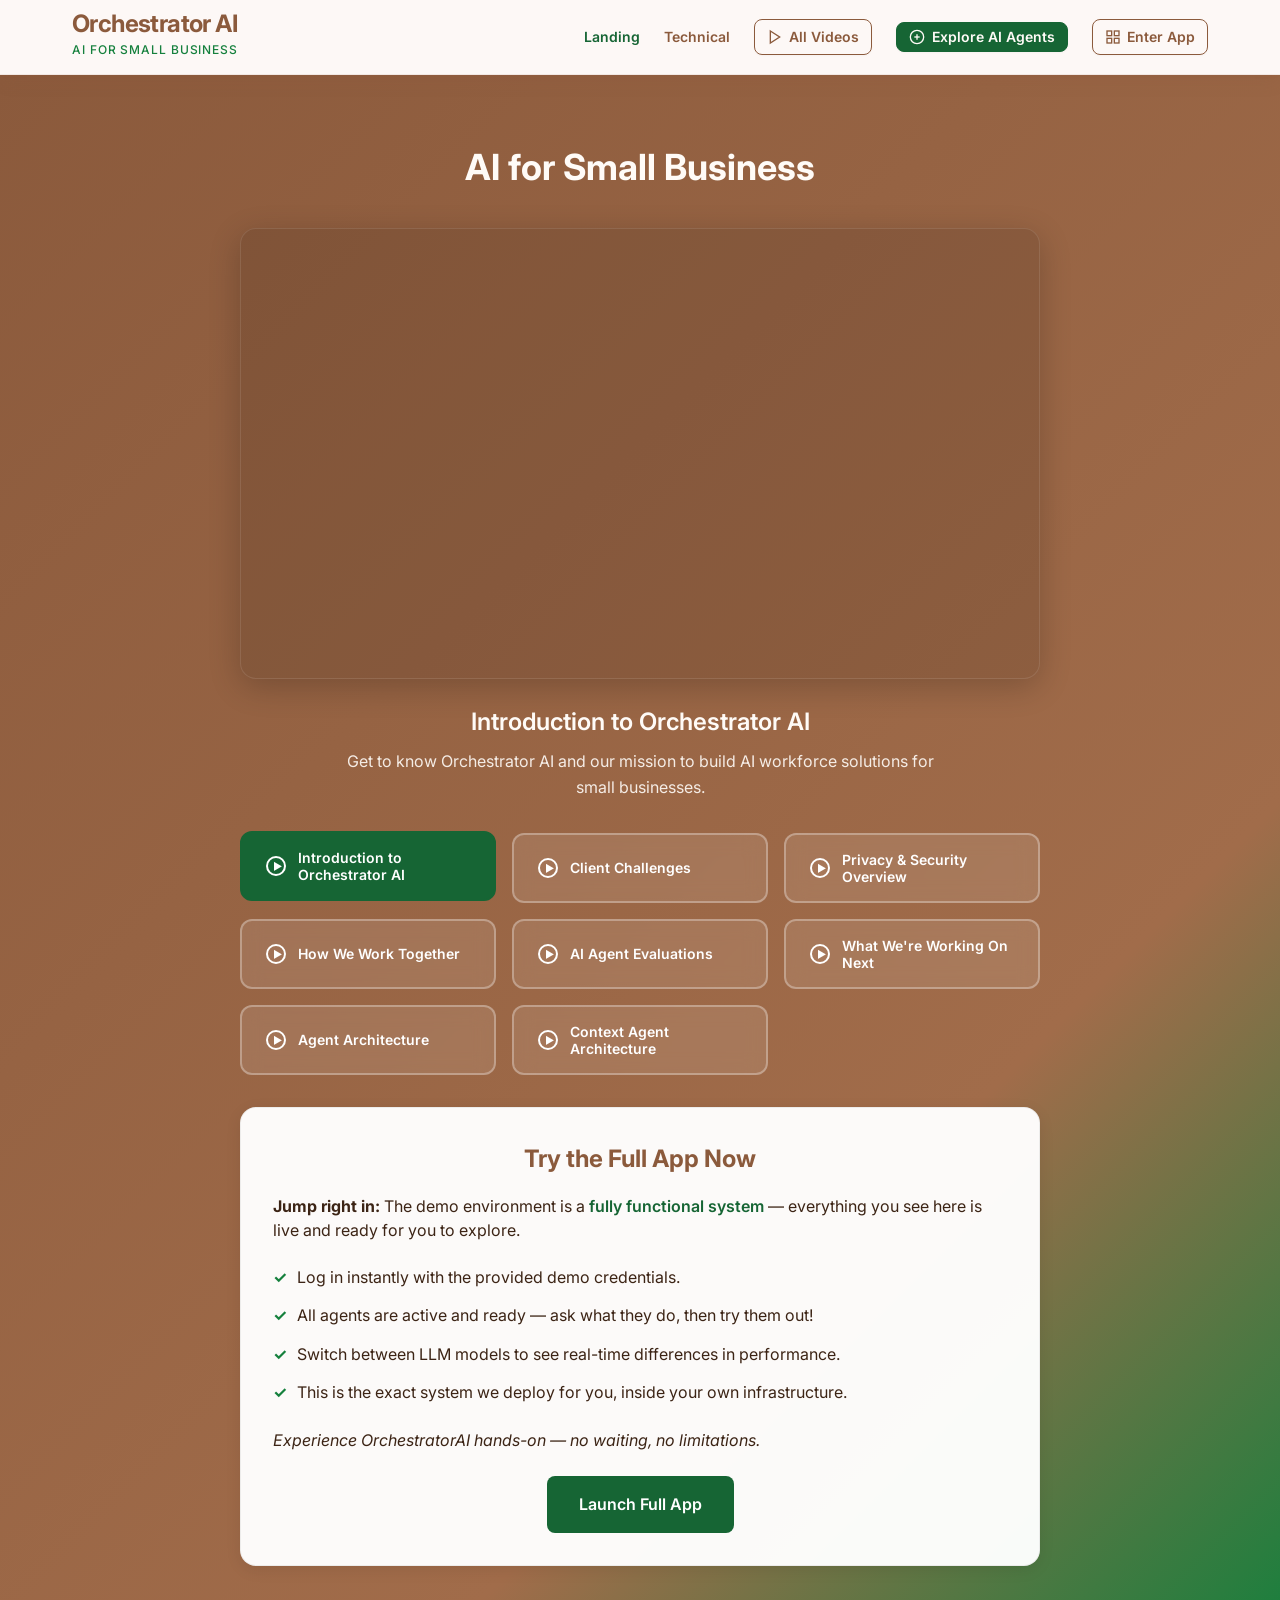
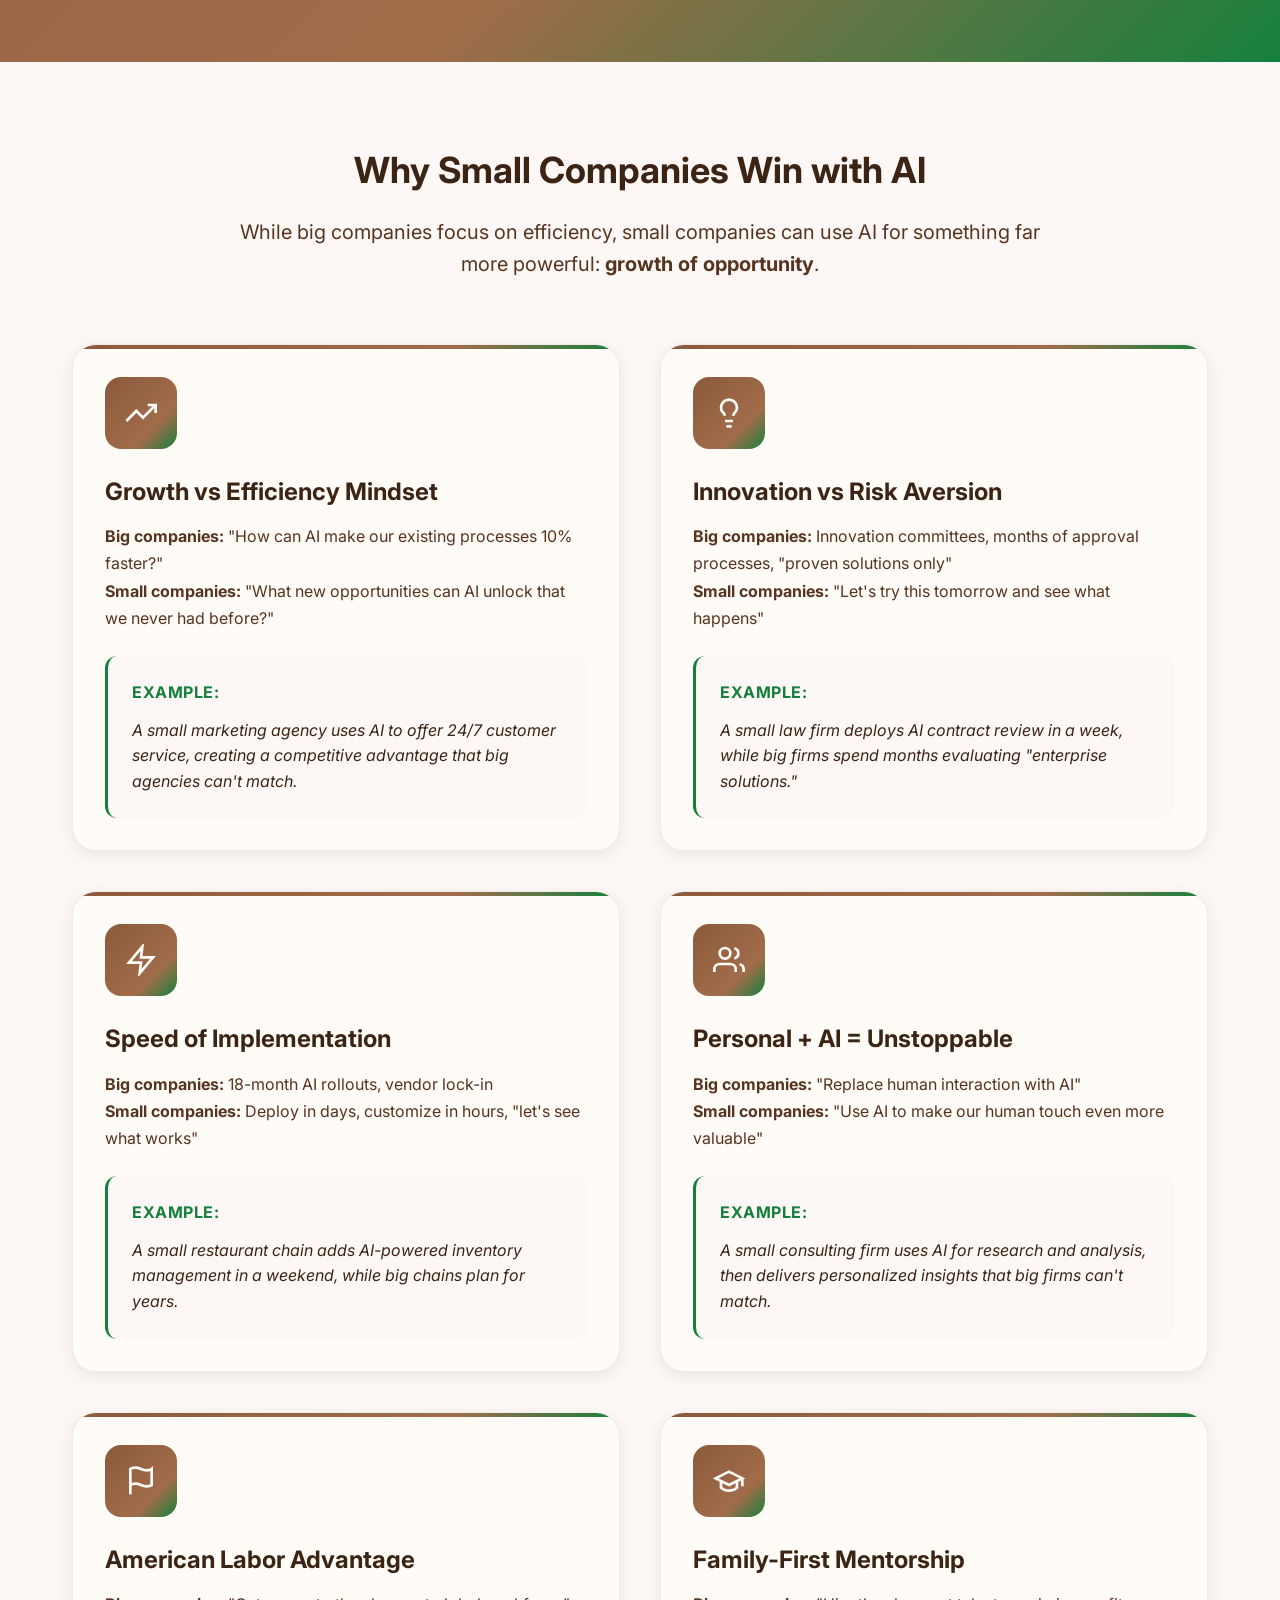
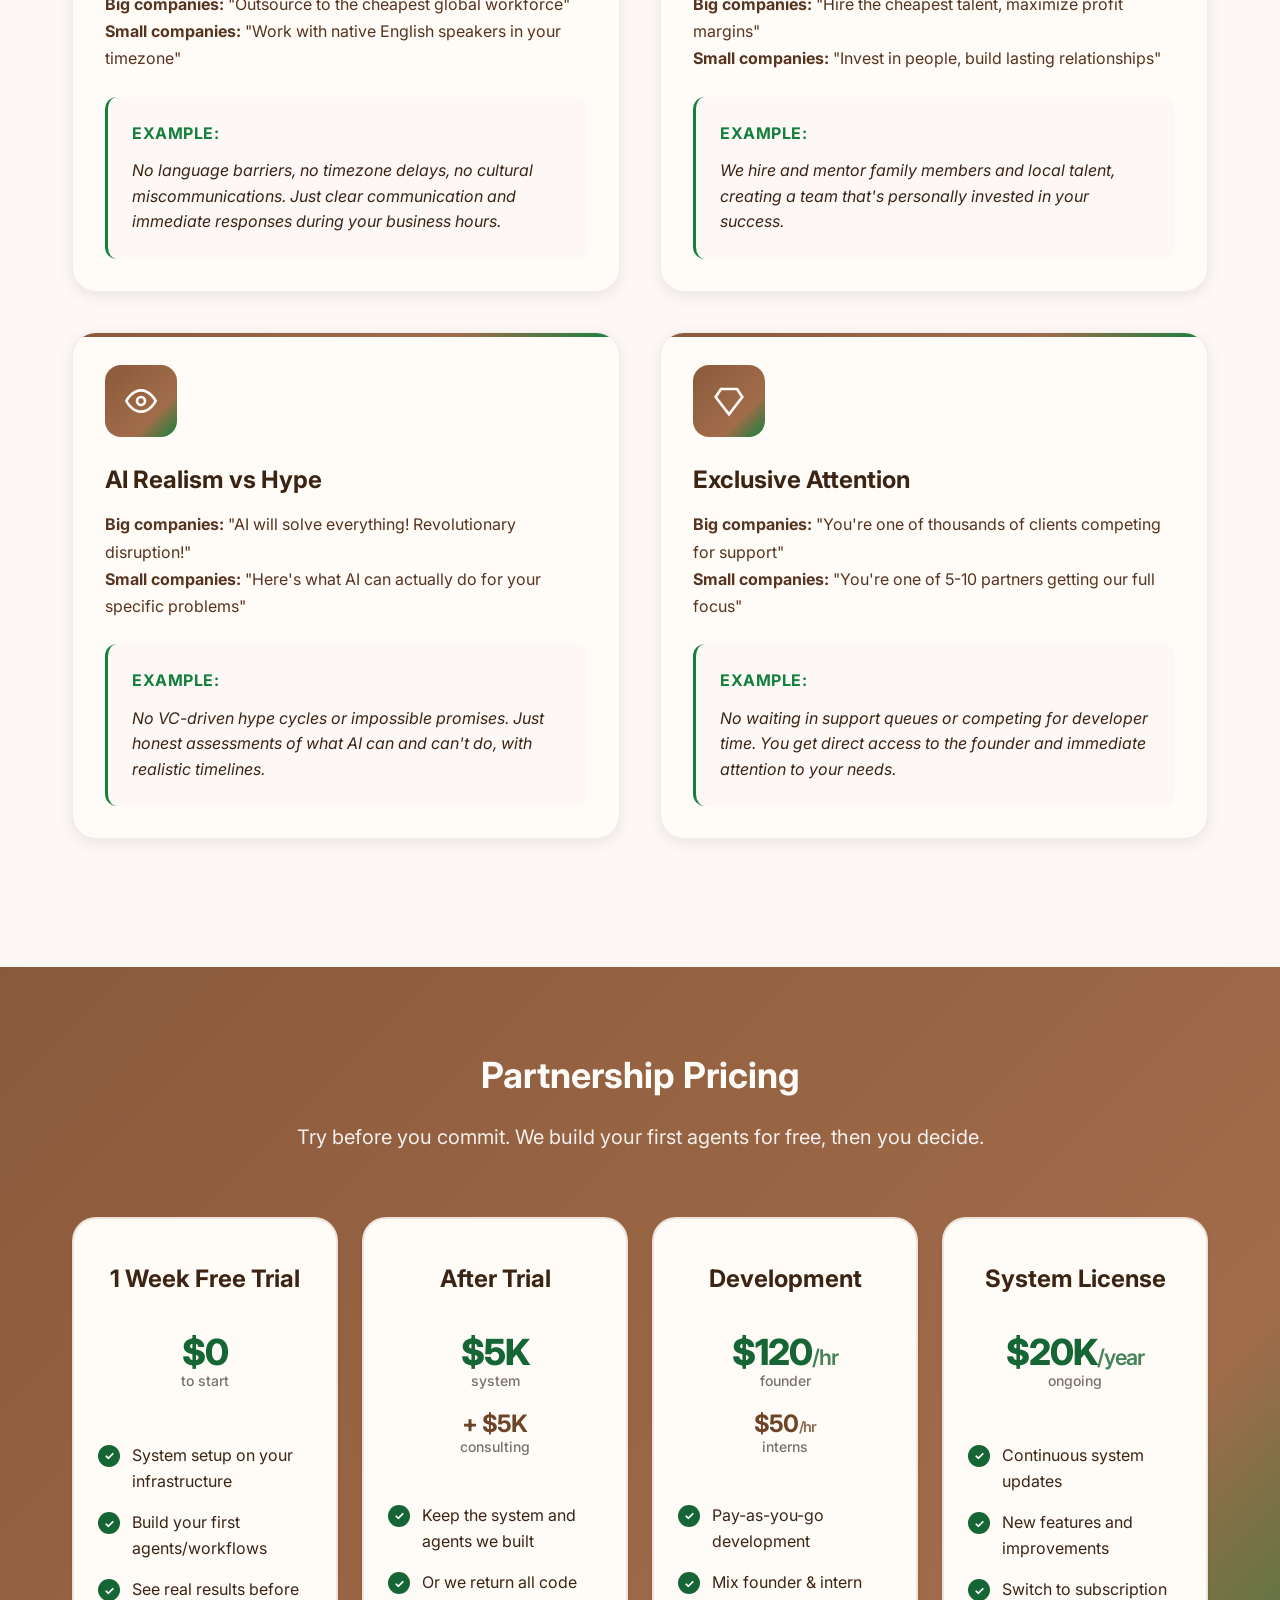
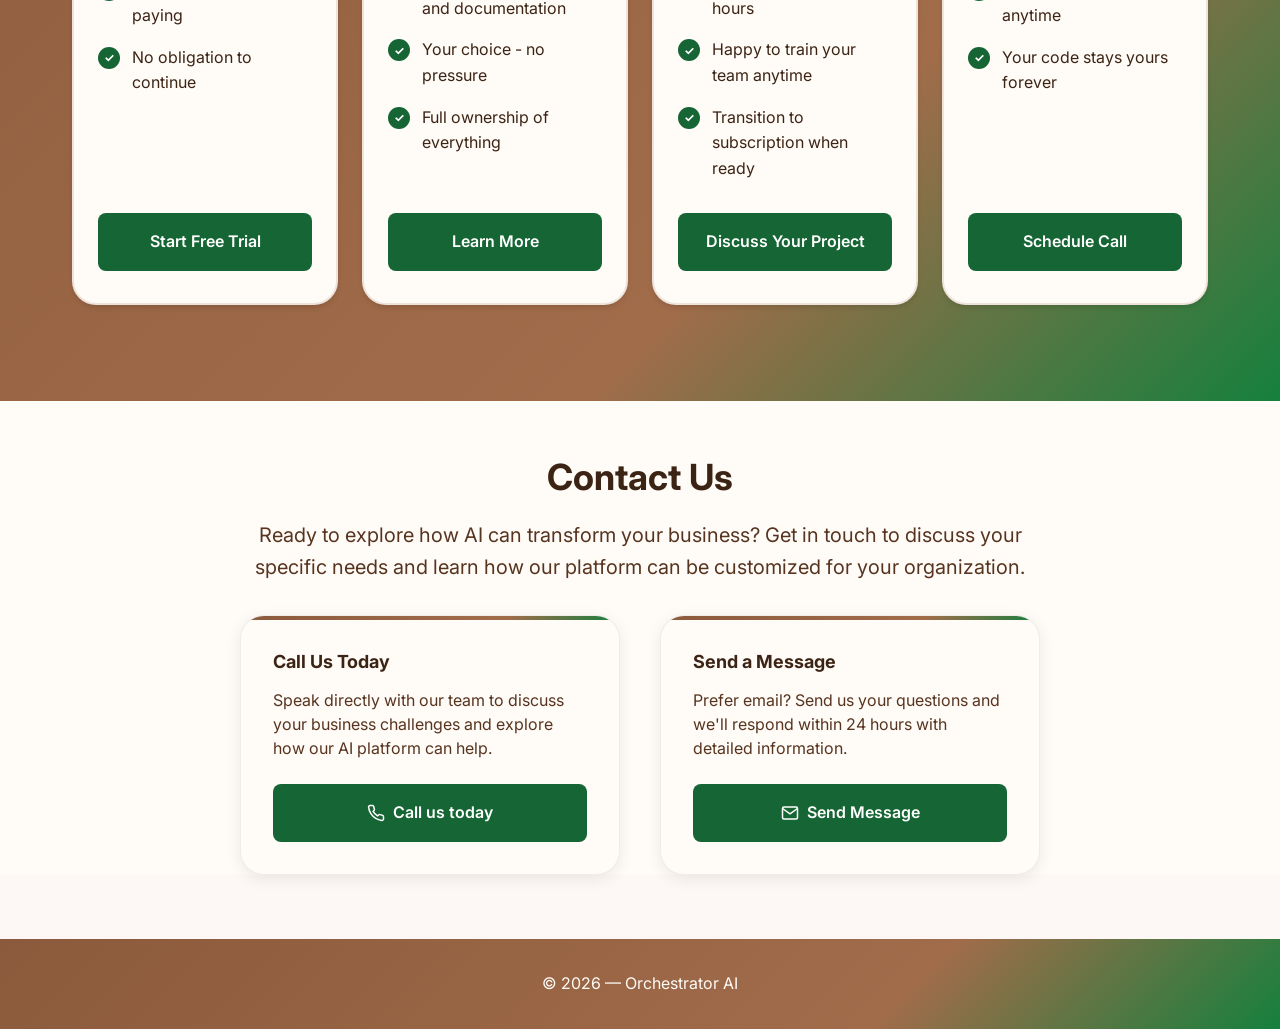
==== index.html @ 0ea430de "deploy: initial landing page" ====
<!DOCTYPE html><html lang="en"> <head><meta charset="UTF-8"><meta name="viewport" content="width=device-width, initial-scale=1.0"><meta name="description" content="Production-grade AI workforce platform for small businesses. On-premise deployment, privacy-first, with intelligent agents that work for your team."><title>Orchestrator AI — AI for Small Business</title><link rel="icon" type="image/svg+xml" href="/favicon.svg"><link rel="stylesheet" href="/_astro/index.wTqC13aQ.css">
<link rel="stylesheet" href="/_astro/index.U4zKkJmp.css"></head> <body>  <header class="landing-header" data-astro-cid-3ef6ksr2> <div class="header-content" data-astro-cid-3ef6ksr2> <a href="/" class="logo" data-astro-cid-3ef6ksr2> <h1 data-astro-cid-3ef6ksr2>Orchestrator AI</h1> <span class="tagline" data-astro-cid-3ef6ksr2>AI for Small Business</span> </a> <nav class="header-nav" data-astro-cid-3ef6ksr2> <a href="/" class="nav-link active" data-astro-cid-3ef6ksr2>Landing</a> <a href="/technical" class="nav-link" data-astro-cid-3ef6ksr2>Technical</a> <a href="/videos" class="nav-link outline-btn" data-astro-cid-3ef6ksr2> <svg width="16" height="16" viewBox="0 0 24 24" fill="none" stroke="currentColor" stroke-width="2" data-astro-cid-3ef6ksr2><polygon points="5 3 19 12 5 21 5 3" data-astro-cid-3ef6ksr2></polygon></svg>
All Videos
</a> <button class="nav-link outline-btn agent-ideas-btn" onclick="window.openAgentIdeas && window.openAgentIdeas()" data-astro-cid-3ef6ksr2> <svg width="16" height="16" viewBox="0 0 24 24" fill="none" stroke="currentColor" stroke-width="2" data-astro-cid-3ef6ksr2><circle cx="12" cy="12" r="10" data-astro-cid-3ef6ksr2></circle><line x1="12" y1="8" x2="12" y2="16" data-astro-cid-3ef6ksr2></line><line x1="8" y1="12" x2="16" y2="12" data-astro-cid-3ef6ksr2></line></svg>
Explore AI Agents
</button> <a href="/login" class="nav-link outline-btn" data-astro-cid-3ef6ksr2> <svg width="16" height="16" viewBox="0 0 24 24" fill="none" stroke="currentColor" stroke-width="2" data-astro-cid-3ef6ksr2><rect x="3" y="3" width="7" height="7" data-astro-cid-3ef6ksr2></rect><rect x="14" y="3" width="7" height="7" data-astro-cid-3ef6ksr2></rect><rect x="14" y="14" width="7" height="7" data-astro-cid-3ef6ksr2></rect><rect x="3" y="14" width="7" height="7" data-astro-cid-3ef6ksr2></rect></svg>
Enter App
</a> </nav> </div> </header>   <section class="hero-section" data-astro-cid-j7pv25f6> <div class="hero-content landing-section" data-astro-cid-j7pv25f6> <div class="video-section" data-astro-cid-j7pv25f6> <h2 data-astro-cid-j7pv25f6>AI for Small Business</h2> <!-- Video Player --> <div class="video-container" id="video-player" data-astro-cid-j7pv25f6> <div class="video-wrapper" data-astro-cid-j7pv25f6> <iframe id="video-iframe" src="https://www.loom.com/embed/bcbb8a69a4cc4d3d8f85674958b5bfe2" frameborder="0" allowfullscreen title="Video Player" data-astro-cid-j7pv25f6></iframe> </div> </div> <!-- Video Info --> <div class="video-info" id="video-info" data-astro-cid-j7pv25f6>  <h3 id="video-title" data-astro-cid-j7pv25f6>Introduction to Orchestrator AI</h3> <p id="video-desc" data-astro-cid-j7pv25f6>Get to know Orchestrator AI and our mission to build AI workforce solutions for small businesses.</p>  </div> <!-- Video Buttons --> <div class="video-buttons-grid" data-astro-cid-j7pv25f6> <button class="video-button active" data-url="https://www.loom.com/embed/bcbb8a69a4cc4d3d8f85674958b5bfe2" data-title="Introduction to Orchestrator AI" data-desc="Get to know Orchestrator AI and our mission to build AI workforce solutions for small businesses." data-astro-cid-j7pv25f6> <span class="play-icon-wrapper" data-astro-cid-j7pv25f6>&#9654;</span> <span data-astro-cid-j7pv25f6>Introduction to Orchestrator AI</span> </button><button class="video-button" data-url="https://www.loom.com/embed/6c598a9a07454203b21ad3db3d0dfb3e" data-title="Client Challenges" data-desc="Understanding the challenges small businesses face when adopting AI technology." data-astro-cid-j7pv25f6> <span class="play-icon-wrapper" data-astro-cid-j7pv25f6>&#9654;</span> <span data-astro-cid-j7pv25f6>Client Challenges</span> </button><button class="video-button" data-url="https://www.loom.com/embed/ff5bc018a69148dfa42ad733831bdb6c" data-title="Privacy &#38; Security Overview" data-desc="Learn about our on-premise deployment and privacy-first approach to AI workforce management." data-astro-cid-j7pv25f6> <span class="play-icon-wrapper" data-astro-cid-j7pv25f6>&#9654;</span> <span data-astro-cid-j7pv25f6>Privacy &amp; Security Overview</span> </button><button class="video-button" data-url="https://www.loom.com/embed/280a30c80a4c4533bc01ef8de2876424" data-title="How We Work Together" data-desc="Discover our collaborative approach and how we customize solutions for your specific business needs." data-astro-cid-j7pv25f6> <span class="play-icon-wrapper" data-astro-cid-j7pv25f6>&#9654;</span> <span data-astro-cid-j7pv25f6>How We Work Together</span> </button><button class="video-button" data-url="https://www.loom.com/embed/592bc517179247bd8e7a3c38e0a4413c" data-title="AI Agent Evaluations" data-desc="See how our AI agents evaluate and improve their performance through continuous learning." data-astro-cid-j7pv25f6> <span class="play-icon-wrapper" data-astro-cid-j7pv25f6>&#9654;</span> <span data-astro-cid-j7pv25f6>AI Agent Evaluations</span> </button><button class="video-button" data-url="https://www.loom.com/embed/b449f8d3a0f8470389facea3e30aaf87" data-title="What We're Working On Next" data-desc="See what exciting features and improvements we're building for the future." data-astro-cid-j7pv25f6> <span class="play-icon-wrapper" data-astro-cid-j7pv25f6>&#9654;</span> <span data-astro-cid-j7pv25f6>What We&#39;re Working On Next</span> </button><button class="video-button" data-url="https://www.loom.com/embed/f118083b1ec64233bfdaf872af7c46a6" data-title="Agent Architecture" data-desc="Explore our AI agent architecture and how we build intelligent workforce solutions." data-astro-cid-j7pv25f6> <span class="play-icon-wrapper" data-astro-cid-j7pv25f6>&#9654;</span> <span data-astro-cid-j7pv25f6>Agent Architecture</span> </button><button class="video-button" data-url="https://www.loom.com/embed/91342e23ec6544d4b59ed290b8a426b0" data-title="Context Agent Architecture" data-desc="Deep dive into our context agent architecture and how we manage intelligent context for AI workforce solutions." data-astro-cid-j7pv25f6> <span class="play-icon-wrapper" data-astro-cid-j7pv25f6>&#9654;</span> <span data-astro-cid-j7pv25f6>Context Agent Architecture</span> </button> </div> <!-- Demo Highlight Card --> <div class="demo-highlight-box" data-astro-cid-j7pv25f6> <h3 class="demo-highlight-title" data-astro-cid-j7pv25f6>Try the Full App Now</h3> <p class="demo-highlight-text" data-astro-cid-j7pv25f6> <strong data-astro-cid-j7pv25f6>Jump right in:</strong> The demo environment is a <span class="highlight" data-astro-cid-j7pv25f6>fully functional system</span> — everything you see here is live and ready for you to explore.
</p> <ul class="demo-highlight-list" data-astro-cid-j7pv25f6> <li data-astro-cid-j7pv25f6>Log in instantly with the provided demo credentials.</li> <li data-astro-cid-j7pv25f6>All agents are active and ready — ask what they do, then try them out!</li> <li data-astro-cid-j7pv25f6>Switch between LLM models to see real-time differences in performance.</li> <li data-astro-cid-j7pv25f6>This is the exact system we deploy for you, inside your own infrastructure.</li> </ul> <p class="demo-highlight-text" data-astro-cid-j7pv25f6> <em data-astro-cid-j7pv25f6>Experience OrchestratorAI hands-on — no waiting, no limitations.</em> </p> <div class="demo-actions" data-astro-cid-j7pv25f6> <a href="/login" class="btn-primary" data-astro-cid-j7pv25f6>Launch Full App</a> </div> </div> </div> </div> </section>  <section id="small-company-advantage" class="small-company-section animate-on-scroll" data-astro-cid-j7pv25f6> <div class="landing-section" data-astro-cid-j7pv25f6> <div class="section-header" data-astro-cid-j7pv25f6> <h2 data-astro-cid-j7pv25f6>Why Small Companies Win with AI</h2> <p class="section-subtitle" data-astro-cid-j7pv25f6>
While big companies focus on efficiency, small companies can use AI for something far more powerful:
<strong data-astro-cid-j7pv25f6>growth of opportunity</strong>.
</p> </div> <div class="advantage-grid" data-astro-cid-j7pv25f6> <div class="advantage-card" data-astro-cid-j7pv25f6> <div class="advantage-icon" data-astro-cid-j7pv25f6> <svg width="32" height="32" viewBox="0 0 24 24" fill="none" stroke="currentColor" stroke-width="2" data-astro-cid-j7pv25f6><polyline points="23 6 13.5 15.5 8.5 10.5 1 18" data-astro-cid-j7pv25f6></polyline><polyline points="17 6 23 6 23 12" data-astro-cid-j7pv25f6></polyline></svg> </div> <h3 data-astro-cid-j7pv25f6>Growth vs Efficiency Mindset</h3> <p data-astro-cid-j7pv25f6><strong data-astro-cid-j7pv25f6>Big companies:</strong> "How can AI make our existing processes 10% faster?"<br data-astro-cid-j7pv25f6><strong data-astro-cid-j7pv25f6>Small companies:</strong> "What new opportunities can AI unlock that we never had before?"</p> <div class="advantage-example" data-astro-cid-j7pv25f6><span class="example-label" data-astro-cid-j7pv25f6>Example:</span><span class="example-text" data-astro-cid-j7pv25f6>A small marketing agency uses AI to offer 24/7 customer service, creating a competitive advantage that big agencies can't match.</span></div> </div> <div class="advantage-card" data-astro-cid-j7pv25f6> <div class="advantage-icon" data-astro-cid-j7pv25f6> <svg width="32" height="32" viewBox="0 0 24 24" fill="none" stroke="currentColor" stroke-width="2" data-astro-cid-j7pv25f6><line x1="9" y1="18" x2="15" y2="18" data-astro-cid-j7pv25f6></line><line x1="10" y1="22" x2="14" y2="22" data-astro-cid-j7pv25f6></line><path d="M15.09 14c.18-.98.65-1.74 1.41-2.5A4.65 4.65 0 0 0 18 8 6 6 0 0 0 6 8c0 1 .23 2.23 1.5 3.5A4.61 4.61 0 0 1 8.91 14" data-astro-cid-j7pv25f6></path></svg> </div> <h3 data-astro-cid-j7pv25f6>Innovation vs Risk Aversion</h3> <p data-astro-cid-j7pv25f6><strong data-astro-cid-j7pv25f6>Big companies:</strong> Innovation committees, months of approval processes, "proven solutions only"<br data-astro-cid-j7pv25f6><strong data-astro-cid-j7pv25f6>Small companies:</strong> "Let's try this tomorrow and see what happens"</p> <div class="advantage-example" data-astro-cid-j7pv25f6><span class="example-label" data-astro-cid-j7pv25f6>Example:</span><span class="example-text" data-astro-cid-j7pv25f6>A small law firm deploys AI contract review in a week, while big firms spend months evaluating "enterprise solutions."</span></div> </div> <div class="advantage-card" data-astro-cid-j7pv25f6> <div class="advantage-icon" data-astro-cid-j7pv25f6> <svg width="32" height="32" viewBox="0 0 24 24" fill="none" stroke="currentColor" stroke-width="2" data-astro-cid-j7pv25f6><polygon points="13 2 3 14 12 14 11 22 21 10 12 10 13 2" data-astro-cid-j7pv25f6></polygon></svg> </div> <h3 data-astro-cid-j7pv25f6>Speed of Implementation</h3> <p data-astro-cid-j7pv25f6><strong data-astro-cid-j7pv25f6>Big companies:</strong> 18-month AI rollouts, vendor lock-in<br data-astro-cid-j7pv25f6><strong data-astro-cid-j7pv25f6>Small companies:</strong> Deploy in days, customize in hours, "let's see what works"</p> <div class="advantage-example" data-astro-cid-j7pv25f6><span class="example-label" data-astro-cid-j7pv25f6>Example:</span><span class="example-text" data-astro-cid-j7pv25f6>A small restaurant chain adds AI-powered inventory management in a weekend, while big chains plan for years.</span></div> </div> <div class="advantage-card" data-astro-cid-j7pv25f6> <div class="advantage-icon" data-astro-cid-j7pv25f6> <svg width="32" height="32" viewBox="0 0 24 24" fill="none" stroke="currentColor" stroke-width="2" data-astro-cid-j7pv25f6><path d="M17 21v-2a4 4 0 0 0-4-4H5a4 4 0 0 0-4 4v2" data-astro-cid-j7pv25f6></path><circle cx="9" cy="7" r="4" data-astro-cid-j7pv25f6></circle><path d="M23 21v-2a4 4 0 0 0-3-3.87" data-astro-cid-j7pv25f6></path><path d="M16 3.13a4 4 0 0 1 0 7.75" data-astro-cid-j7pv25f6></path></svg> </div> <h3 data-astro-cid-j7pv25f6>Personal + AI = Unstoppable</h3> <p data-astro-cid-j7pv25f6><strong data-astro-cid-j7pv25f6>Big companies:</strong> "Replace human interaction with AI"<br data-astro-cid-j7pv25f6><strong data-astro-cid-j7pv25f6>Small companies:</strong> "Use AI to make our human touch even more valuable"</p> <div class="advantage-example" data-astro-cid-j7pv25f6><span class="example-label" data-astro-cid-j7pv25f6>Example:</span><span class="example-text" data-astro-cid-j7pv25f6>A small consulting firm uses AI for research and analysis, then delivers personalized insights that big firms can't match.</span></div> </div> <div class="advantage-card" data-astro-cid-j7pv25f6> <div class="advantage-icon" data-astro-cid-j7pv25f6> <svg width="32" height="32" viewBox="0 0 24 24" fill="none" stroke="currentColor" stroke-width="2" data-astro-cid-j7pv25f6><path d="M4 15s1-1 4-1 5 2 8 2 4-1 4-1V3s-1 1-4 1-5-2-8-2-4 1-4 1z" data-astro-cid-j7pv25f6></path><line x1="4" y1="22" x2="4" y2="15" data-astro-cid-j7pv25f6></line></svg> </div> <h3 data-astro-cid-j7pv25f6>American Labor Advantage</h3> <p data-astro-cid-j7pv25f6><strong data-astro-cid-j7pv25f6>Big companies:</strong> "Outsource to the cheapest global workforce"<br data-astro-cid-j7pv25f6><strong data-astro-cid-j7pv25f6>Small companies:</strong> "Work with native English speakers in your timezone"</p> <div class="advantage-example" data-astro-cid-j7pv25f6><span class="example-label" data-astro-cid-j7pv25f6>Example:</span><span class="example-text" data-astro-cid-j7pv25f6>No language barriers, no timezone delays, no cultural miscommunications. Just clear communication and immediate responses during your business hours.</span></div> </div> <div class="advantage-card" data-astro-cid-j7pv25f6> <div class="advantage-icon" data-astro-cid-j7pv25f6> <svg width="32" height="32" viewBox="0 0 24 24" fill="none" stroke="currentColor" stroke-width="2" data-astro-cid-j7pv25f6><path d="M22 10v6M2 10l10-5 10 5-10 5z" data-astro-cid-j7pv25f6></path><path d="M6 12v5c3 3 9 3 12 0v-5" data-astro-cid-j7pv25f6></path></svg> </div> <h3 data-astro-cid-j7pv25f6>Family-First Mentorship</h3> <p data-astro-cid-j7pv25f6><strong data-astro-cid-j7pv25f6>Big companies:</strong> "Hire the cheapest talent, maximize profit margins"<br data-astro-cid-j7pv25f6><strong data-astro-cid-j7pv25f6>Small companies:</strong> "Invest in people, build lasting relationships"</p> <div class="advantage-example" data-astro-cid-j7pv25f6><span class="example-label" data-astro-cid-j7pv25f6>Example:</span><span class="example-text" data-astro-cid-j7pv25f6>We hire and mentor family members and local talent, creating a team that's personally invested in your success.</span></div> </div> <div class="advantage-card" data-astro-cid-j7pv25f6> <div class="advantage-icon" data-astro-cid-j7pv25f6> <svg width="32" height="32" viewBox="0 0 24 24" fill="none" stroke="currentColor" stroke-width="2" data-astro-cid-j7pv25f6><path d="M1 12s4-8 11-8 11 8 11 8-4 8-11 8-11-8-11-8z" data-astro-cid-j7pv25f6></path><circle cx="12" cy="12" r="3" data-astro-cid-j7pv25f6></circle></svg> </div> <h3 data-astro-cid-j7pv25f6>AI Realism vs Hype</h3> <p data-astro-cid-j7pv25f6><strong data-astro-cid-j7pv25f6>Big companies:</strong> "AI will solve everything! Revolutionary disruption!"<br data-astro-cid-j7pv25f6><strong data-astro-cid-j7pv25f6>Small companies:</strong> "Here's what AI can actually do for your specific problems"</p> <div class="advantage-example" data-astro-cid-j7pv25f6><span class="example-label" data-astro-cid-j7pv25f6>Example:</span><span class="example-text" data-astro-cid-j7pv25f6>No VC-driven hype cycles or impossible promises. Just honest assessments of what AI can and can't do, with realistic timelines.</span></div> </div> <div class="advantage-card" data-astro-cid-j7pv25f6> <div class="advantage-icon" data-astro-cid-j7pv25f6> <svg width="32" height="32" viewBox="0 0 24 24" fill="none" stroke="currentColor" stroke-width="2" data-astro-cid-j7pv25f6><path d="M6 3h12l4 6-10 13L2 9z" data-astro-cid-j7pv25f6></path></svg> </div> <h3 data-astro-cid-j7pv25f6>Exclusive Attention</h3> <p data-astro-cid-j7pv25f6><strong data-astro-cid-j7pv25f6>Big companies:</strong> "You're one of thousands of clients competing for support"<br data-astro-cid-j7pv25f6><strong data-astro-cid-j7pv25f6>Small companies:</strong> "You're one of 5-10 partners getting our full focus"</p> <div class="advantage-example" data-astro-cid-j7pv25f6><span class="example-label" data-astro-cid-j7pv25f6>Example:</span><span class="example-text" data-astro-cid-j7pv25f6>No waiting in support queues or competing for developer time. You get direct access to the founder and immediate attention to your needs.</span></div> </div> </div> </div> </section>  <section id="pricing" class="pricing-section animate-on-scroll" data-astro-cid-j7pv25f6> <div class="landing-section" data-astro-cid-j7pv25f6> <div class="section-header" data-astro-cid-j7pv25f6> <h2 data-astro-cid-j7pv25f6>Partnership Pricing</h2> <p class="section-subtitle" data-astro-cid-j7pv25f6>Try before you commit. We build your first agents for free, then you decide.</p> </div> <div class="pricing-grid" data-astro-cid-j7pv25f6> <div class="pricing-card" data-astro-cid-j7pv25f6> <h3 class="package-title" data-astro-cid-j7pv25f6>1 Week Free Trial</h3> <div class="price-container" data-astro-cid-j7pv25f6><span class="package-price" data-astro-cid-j7pv25f6>$0</span><span class="price-tag" data-astro-cid-j7pv25f6>to start</span></div> <ul class="package-features" data-astro-cid-j7pv25f6><li data-astro-cid-j7pv25f6><span class="check-icon" data-astro-cid-j7pv25f6>&#10003;</span><span data-astro-cid-j7pv25f6>System setup on your infrastructure</span></li><li data-astro-cid-j7pv25f6><span class="check-icon" data-astro-cid-j7pv25f6>&#10003;</span><span data-astro-cid-j7pv25f6>Build your first agents/workflows</span></li><li data-astro-cid-j7pv25f6><span class="check-icon" data-astro-cid-j7pv25f6>&#10003;</span><span data-astro-cid-j7pv25f6>See real results before paying</span></li><li data-astro-cid-j7pv25f6><span class="check-icon" data-astro-cid-j7pv25f6>&#10003;</span><span data-astro-cid-j7pv25f6>No obligation to continue</span></li></ul> <a href="https://calendly.com/orchestrator-ai/founding-partner-consultation" target="_blank" class="cta-button primary" data-astro-cid-j7pv25f6>Start Free Trial</a> </div> <div class="pricing-card" data-astro-cid-j7pv25f6> <h3 class="package-title" data-astro-cid-j7pv25f6>After Trial</h3> <div class="price-container" data-astro-cid-j7pv25f6><span class="package-price" data-astro-cid-j7pv25f6>$5K</span><span class="price-tag" data-astro-cid-j7pv25f6>system</span></div> <div class="price-container secondary" data-astro-cid-j7pv25f6><span class="package-price secondary" data-astro-cid-j7pv25f6>+ $5K</span><span class="price-tag" data-astro-cid-j7pv25f6>consulting</span></div> <ul class="package-features" data-astro-cid-j7pv25f6><li data-astro-cid-j7pv25f6><span class="check-icon" data-astro-cid-j7pv25f6>&#10003;</span><span data-astro-cid-j7pv25f6>Keep the system and agents we built</span></li><li data-astro-cid-j7pv25f6><span class="check-icon" data-astro-cid-j7pv25f6>&#10003;</span><span data-astro-cid-j7pv25f6>Or we return all code and documentation</span></li><li data-astro-cid-j7pv25f6><span class="check-icon" data-astro-cid-j7pv25f6>&#10003;</span><span data-astro-cid-j7pv25f6>Your choice - no pressure</span></li><li data-astro-cid-j7pv25f6><span class="check-icon" data-astro-cid-j7pv25f6>&#10003;</span><span data-astro-cid-j7pv25f6>Full ownership of everything</span></li></ul> <a href="https://calendly.com/orchestrator-ai/founding-partner-consultation" target="_blank" class="cta-button" data-astro-cid-j7pv25f6>Learn More</a> </div> <div class="pricing-card" data-astro-cid-j7pv25f6> <h3 class="package-title" data-astro-cid-j7pv25f6>Development</h3> <div class="price-container" data-astro-cid-j7pv25f6><span class="package-price" data-astro-cid-j7pv25f6>$120<span class="price-unit" data-astro-cid-j7pv25f6>/hr</span></span><span class="price-tag" data-astro-cid-j7pv25f6>Founder</span></div> <div class="price-container secondary" data-astro-cid-j7pv25f6><span class="package-price secondary" data-astro-cid-j7pv25f6>$50<span class="price-unit" data-astro-cid-j7pv25f6>/hr</span></span><span class="price-tag" data-astro-cid-j7pv25f6>Interns</span></div> <ul class="package-features" data-astro-cid-j7pv25f6><li data-astro-cid-j7pv25f6><span class="check-icon" data-astro-cid-j7pv25f6>&#10003;</span><span data-astro-cid-j7pv25f6>Pay-as-you-go development</span></li><li data-astro-cid-j7pv25f6><span class="check-icon" data-astro-cid-j7pv25f6>&#10003;</span><span data-astro-cid-j7pv25f6>Mix founder &amp; intern hours</span></li><li data-astro-cid-j7pv25f6><span class="check-icon" data-astro-cid-j7pv25f6>&#10003;</span><span data-astro-cid-j7pv25f6>Happy to train your team anytime</span></li><li data-astro-cid-j7pv25f6><span class="check-icon" data-astro-cid-j7pv25f6>&#10003;</span><span data-astro-cid-j7pv25f6>Transition to subscription when ready</span></li></ul> <a href="https://calendly.com/orchestrator-ai/founding-partner-consultation" target="_blank" class="cta-button" data-astro-cid-j7pv25f6>Discuss Your Project</a> </div> <div class="pricing-card" data-astro-cid-j7pv25f6> <h3 class="package-title" data-astro-cid-j7pv25f6>System License</h3> <div class="price-container" data-astro-cid-j7pv25f6><span class="package-price" data-astro-cid-j7pv25f6>$20K<span class="price-unit" data-astro-cid-j7pv25f6>/year</span></span><span class="price-tag" data-astro-cid-j7pv25f6>ongoing</span></div> <ul class="package-features" data-astro-cid-j7pv25f6><li data-astro-cid-j7pv25f6><span class="check-icon" data-astro-cid-j7pv25f6>&#10003;</span><span data-astro-cid-j7pv25f6>Continuous system updates</span></li><li data-astro-cid-j7pv25f6><span class="check-icon" data-astro-cid-j7pv25f6>&#10003;</span><span data-astro-cid-j7pv25f6>New features and improvements</span></li><li data-astro-cid-j7pv25f6><span class="check-icon" data-astro-cid-j7pv25f6>&#10003;</span><span data-astro-cid-j7pv25f6>Switch to subscription anytime</span></li><li data-astro-cid-j7pv25f6><span class="check-icon" data-astro-cid-j7pv25f6>&#10003;</span><span data-astro-cid-j7pv25f6>Your code stays yours forever</span></li></ul> <a href="https://calendly.com/orchestrator-ai/founding-partner-consultation" target="_blank" class="cta-button" data-astro-cid-j7pv25f6>Schedule Call</a> </div> </div> </div> </section>  <section id="cta-section" class="cta-section" data-astro-cid-j7pv25f6> <div class="landing-section" data-astro-cid-j7pv25f6> <div class="cta-content" data-astro-cid-j7pv25f6> <h2 data-astro-cid-j7pv25f6>Contact Us</h2> <p class="cta-subtitle" data-astro-cid-j7pv25f6>Ready to explore how AI can transform your business? Get in touch to discuss your specific needs and learn how our platform can be customized for your organization.</p> <div class="cta-options" data-astro-cid-j7pv25f6> <div class="cta-option" data-astro-cid-j7pv25f6> <h3 data-astro-cid-j7pv25f6>Call Us Today</h3> <p data-astro-cid-j7pv25f6>Speak directly with our team to discuss your business challenges and explore how our AI platform can help.</p> <a href="tel:+17632200146" class="cta-button primary" data-astro-cid-j7pv25f6> <svg width="18" height="18" viewBox="0 0 24 24" fill="none" stroke="currentColor" stroke-width="2" data-astro-cid-j7pv25f6><path d="M22 16.92v3a2 2 0 0 1-2.18 2 19.79 19.79 0 0 1-8.63-3.07 19.5 19.5 0 0 1-6-6 19.79 19.79 0 0 1-3.07-8.67A2 2 0 0 1 4.11 2h3a2 2 0 0 1 2 1.72 12.84 12.84 0 0 0 .7 2.81 2 2 0 0 1-.45 2.11L8.09 9.91a16 16 0 0 0 6 6l1.27-1.27a2 2 0 0 1 2.11-.45 12.84 12.84 0 0 0 2.81.7A2 2 0 0 1 22 16.92z" data-astro-cid-j7pv25f6></path></svg>
Call us today
</a> </div> <div class="cta-option" data-astro-cid-j7pv25f6> <h3 data-astro-cid-j7pv25f6>Send a Message</h3> <p data-astro-cid-j7pv25f6>Prefer email? Send us your questions and we'll respond within 24 hours with detailed information.</p> <a href="mailto:hello@orchestrator-ai.com?subject=AI%20Workforce%20Consultation&body=Hi%20there%2C%0D%0A%0D%0AI'm%20interested%20in%20learning%20more%20about%20your%20AI%20workforce%20platform.%0D%0A%0D%0AThanks!" class="cta-button secondary" data-astro-cid-j7pv25f6> <svg width="18" height="18" viewBox="0 0 24 24" fill="none" stroke="currentColor" stroke-width="2" data-astro-cid-j7pv25f6><path d="M4 4h16c1.1 0 2 .9 2 2v12c0 1.1-.9 2-2 2H4c-1.1 0-2-.9-2-2V6c0-1.1.9-2 2-2z" data-astro-cid-j7pv25f6></path><polyline points="22,6 12,13 2,6" data-astro-cid-j7pv25f6></polyline></svg>
Send Message
</a> </div> </div> </div> </div> </section> <footer class="landing-footer" data-astro-cid-sz7xmlte> <div class="footer-content" data-astro-cid-sz7xmlte> <p data-astro-cid-sz7xmlte>&copy; 2026 — Orchestrator AI</p> </div> </footer>  <dialog id="agent-ideas-dialog" class="agent-ideas-dialog" data-astro-cid-26ej3dsh> <div class="dialog-content" data-astro-cid-26ej3dsh> <button class="close-btn" id="close-dialog" aria-label="Close" data-astro-cid-26ej3dsh>&times;</button> <!-- Step 1: Industry Input --> <div class="step" id="step-1" data-astro-cid-26ej3dsh> <h2 data-astro-cid-26ej3dsh>Explore AI Agents for Your Business</h2> <p data-astro-cid-26ej3dsh>Tell us about your industry and we'll show you AI agents that could transform your operations.</p> <div class="input-group" data-astro-cid-26ej3dsh> <label for="industry-input" data-astro-cid-26ej3dsh>What industry is your business in?</label> <input type="text" id="industry-input" placeholder="e.g., Healthcare, Real Estate, Legal, Restaurant..." data-astro-cid-26ej3dsh> </div> <button class="primary-btn" id="generate-btn" data-astro-cid-26ej3dsh>Generate Agent Ideas</button> </div> <!-- Step 2: Loading --> <div class="step hidden" id="step-2" data-astro-cid-26ej3dsh> <h2 data-astro-cid-26ej3dsh>Analyzing Your Industry...</h2> <div class="spinner" data-astro-cid-26ej3dsh></div> <p data-astro-cid-26ej3dsh>Our AI is identifying the best automation opportunities for your business.</p> </div> <!-- Step 3: Agent Selection --> <div class="step hidden" id="step-3" data-astro-cid-26ej3dsh> <h2 data-astro-cid-26ej3dsh>Recommended AI Agents</h2> <p data-astro-cid-26ej3dsh>Select the agents that interest you most:</p> <div class="agents-grid" id="agents-grid" data-astro-cid-26ej3dsh></div> <button class="primary-btn" id="continue-btn" data-astro-cid-26ej3dsh>Continue with Selected</button> </div> <!-- Step 4: Contact Form --> <div class="step hidden" id="step-4" data-astro-cid-26ej3dsh> <h2 data-astro-cid-26ej3dsh>Get Your Custom AI Plan</h2> <p data-astro-cid-26ej3dsh>We'll reach out with a detailed proposal for the agents you selected.</p> <div class="form-grid" data-astro-cid-26ej3dsh> <div class="input-group" data-astro-cid-26ej3dsh> <label for="contact-name" data-astro-cid-26ej3dsh>Name</label> <input type="text" id="contact-name" placeholder="Your name" data-astro-cid-26ej3dsh> </div> <div class="input-group" data-astro-cid-26ej3dsh> <label for="contact-email" data-astro-cid-26ej3dsh>Email *</label> <input type="email" id="contact-email" placeholder="you@company.com" required data-astro-cid-26ej3dsh> </div> <div class="input-group" data-astro-cid-26ej3dsh> <label for="contact-phone" data-astro-cid-26ej3dsh>Phone (optional)</label> <input type="tel" id="contact-phone" placeholder="+1 (555) 000-0000" data-astro-cid-26ej3dsh> </div> <div class="input-group" data-astro-cid-26ej3dsh> <label for="contact-company" data-astro-cid-26ej3dsh>Company (optional)</label> <input type="text" id="contact-company" placeholder="Your company name" data-astro-cid-26ej3dsh> </div> </div> <button class="primary-btn" id="submit-btn" data-astro-cid-26ej3dsh>Submit</button> </div> <!-- Step 5: Confirmation --> <div class="step hidden" id="step-5" data-astro-cid-26ej3dsh> <h2 data-astro-cid-26ej3dsh>Thank You!</h2> <p data-astro-cid-26ej3dsh>We've received your request and will be in touch within 24 hours with a custom AI agent proposal for your business.</p> <button class="primary-btn" id="done-btn" data-astro-cid-26ej3dsh>Close</button> </div> <!-- Error display --> <div class="error-msg hidden" id="error-msg" data-astro-cid-26ej3dsh></div> </div> </dialog> <script>(function(){const apiUrl = "https://api.orchestratorai.io";

  const dialog = document.getElementById('agent-ideas-dialog');
  const closeBtn = document.getElementById('close-dialog');
  const generateBtn = document.getElementById('generate-btn');
  const continueBtn = document.getElementById('continue-btn');
  const submitBtn = document.getElementById('submit-btn');
  const doneBtn = document.getElementById('done-btn');
  const errorMsg = document.getElementById('error-msg');

  let currentIndustry = '';
  let recommendations = [];
  let selectedAgents = [];

  function showStep(n) {
    document.querySelectorAll('.step').forEach(s => s.classList.add('hidden'));
    document.getElementById('step-' + n).classList.remove('hidden');
    errorMsg.classList.add('hidden');
  }

  function showError(msg) {
    errorMsg.textContent = msg;
    errorMsg.classList.remove('hidden');
  }

  // Open dialog
  window.openAgentIdeas = function() {
    showStep(1);
    dialog.showModal();
  };

  // Close
  closeBtn.addEventListener('click', () => dialog.close());
  dialog.addEventListener('click', (e) => {
    if (e.target === dialog) dialog.close();
  });

  // Step 1 → 2 → 3: Generate recommendations
  generateBtn.addEventListener('click', async () => {
    currentIndustry = document.getElementById('industry-input').value.trim();
    if (!currentIndustry) { showError('Please enter your industry.'); return; }

    showStep(2);

    const resp = await fetch(apiUrl + '/agent-ideas/recommendations', {
      method: 'POST',
      headers: { 'Content-Type': 'application/json' },
      body: JSON.stringify({ industry: currentIndustry }),
    });

    if (!resp.ok) {
      showStep(1);
      showError('Failed to generate recommendations. Please try again.');
      return;
    }

    const data = await resp.json();
    recommendations = data.recommendations || data.agents || [];

    if (!recommendations.length) {
      showStep(1);
      showError('No recommendations generated. Try a different industry.');
      return;
    }

    // Render agent cards
    const grid = document.getElementById('agents-grid');
    grid.innerHTML = recommendations.map((agent, i) => `
      <label class="agent-card">
        <input type="checkbox" value="${i}" class="agent-checkbox" />
        <div class="agent-card-content">
          <h3>${agent.name || agent.title || 'Agent ' + (i+1)}</h3>
          <p>${agent.description || ''}</p>
        </div>
      </label>
    `).join('');

    showStep(3);
  });

  // Step 3 → 4: Continue with selected
  continueBtn.addEventListener('click', () => {
    const checked = document.querySelectorAll('.agent-checkbox:checked');
    selectedAgents = Array.from(checked).map(cb => {
      const idx = parseInt(cb.value);
      return recommendations[idx]?.name || recommendations[idx]?.title || 'Agent ' + (idx+1);
    });

    if (!selectedAgents.length) { showError('Please select at least one agent.'); return; }
    showStep(4);
  });

  // Step 4 → 5: Submit
  submitBtn.addEventListener('click', async () => {
    const email = document.getElementById('contact-email').value.trim();
    if (!email) { showError('Email is required.'); return; }

    submitBtn.disabled = true;
    submitBtn.textContent = 'Submitting...';

    const resp = await fetch(apiUrl + '/agent-ideas/submit', {
      method: 'POST',
      headers: { 'Content-Type': 'application/json' },
      body: JSON.stringify({
        email,
        name: document.getElementById('contact-name').value.trim(),
        phone: document.getElementById('contact-phone').value.trim(),
        company: document.getElementById('contact-company').value.trim(),
        industry: currentIndustry,
        selectedAgents,
      }),
    });

    submitBtn.disabled = false;
    submitBtn.textContent = 'Submit';

    if (!resp.ok) {
      showError('Submission failed. Please try again.');
      return;
    }

    showStep(5);
  });

  // Done
  doneBtn.addEventListener('click', () => dialog.close());
})();</script>   <script type="module">const s=new IntersectionObserver(e=>{e.forEach(r=>{r.isIntersecting&&r.target.classList.add("is-visible")})},{threshold:.1,rootMargin:"0px 0px -50px 0px"});document.querySelectorAll(".animate-on-scroll").forEach(e=>s.observe(e));</script> </body> </html>  <script type="module">document.querySelectorAll(".video-button").forEach(e=>{e.addEventListener("click",()=>{const t=e.dataset.url,c=e.dataset.title,o=e.dataset.desc,d=document.getElementById("video-iframe"),s=document.getElementById("video-title"),i=document.getElementById("video-desc");d&&t&&(d.src=t),s&&c&&(s.textContent=c),i&&o&&(i.textContent=o),document.querySelectorAll(".video-button").forEach(l=>l.classList.remove("active")),e.classList.add("active")})});</script>
---- _astro/index.wTqC13aQ.css ----
@import"https://fonts.googleapis.com/css2?family=Inter:wght@300;400;500;600;700;800&display=swap";:root{--landing-primary: #8b5a3c;--landing-primary-light: #a16c4a;--landing-primary-dark: #6d4428;--landing-primary-50: #fdf8f6;--landing-primary-100: #f7ede7;--landing-primary-900: #3c2415;--landing-secondary: #15803d;--landing-secondary-light: #22c55e;--landing-accent: #166534;--landing-accent-light: #16a34a;--landing-warning: #ca8a04;--landing-dark: #3c2415;--landing-dark-light: #57341f;--landing-gray: #78716c;--landing-gray-light: #a8a29e;--landing-light: #fdf8f6;--landing-white: #fffbf7;--landing-gradient: linear-gradient(135deg, var(--landing-primary) 0%, var(--landing-primary-light) 70%, var(--landing-secondary) 100%);--landing-gradient-subtle: linear-gradient(135deg, var(--landing-primary-50) 0%, var(--landing-white) 100%);--landing-gradient-accent: linear-gradient(135deg, var(--landing-accent) 0%, var(--landing-accent-light) 100%);--font-heading: "Inter", -apple-system, BlinkMacSystemFont, "Segoe UI", sans-serif;--font-body: "Inter", -apple-system, BlinkMacSystemFont, "Segoe UI", sans-serif;--text-xs: .75rem;--text-sm: .875rem;--text-base: 1rem;--text-lg: 1.125rem;--text-xl: 1.25rem;--text-2xl: 1.5rem;--text-3xl: 1.875rem;--text-4xl: 2.25rem;--text-5xl: 3rem;--text-6xl: 3.75rem;--space-1: .25rem;--space-2: .5rem;--space-3: .75rem;--space-4: 1rem;--space-5: 1.25rem;--space-6: 1.5rem;--space-8: 2rem;--space-10: 2.5rem;--space-12: 3rem;--space-16: 4rem;--space-20: 5rem;--space-24: 6rem;--container-max-width: 1200px;--shadow-sm: 0 1px 2px 0 rgb(0 0 0 / .03);--shadow: 0 1px 3px 0 rgb(0 0 0 / .06), 0 1px 2px -1px rgb(0 0 0 / .06);--shadow-md: 0 4px 6px -1px rgb(0 0 0 / .08), 0 2px 4px -2px rgb(0 0 0 / .08);--shadow-lg: 0 10px 15px -3px rgb(0 0 0 / .08), 0 4px 6px -4px rgb(0 0 0 / .08);--shadow-xl: 0 20px 25px -5px rgb(0 0 0 / .08), 0 8px 10px -6px rgb(0 0 0 / .08);--shadow-brown: 0 10px 15px -3px rgb(139 90 60 / .15), 0 4px 6px -4px rgb(139 90 60 / .15);--radius-lg: .5rem;--radius-xl: .75rem;--radius-2xl: 1rem;--radius-3xl: 1.5rem;--radius-full: 9999px;--transition-smooth: all .3s cubic-bezier(.4, 0, .2, 1)}*,*:before,*:after{box-sizing:border-box;margin:0;padding:0}body{font-family:var(--font-body);line-height:1.6;color:var(--landing-dark);background:var(--landing-light);-webkit-font-smoothing:antialiased;-moz-osx-font-smoothing:grayscale}a{color:inherit;text-decoration:none}img{max-width:100%;height:auto}.container,.landing-section{max-width:var(--container-max-width);margin:0 auto;padding:0 var(--space-8)}@keyframes float{0%,to{transform:translateY(0) rotate(0);opacity:.05}50%{transform:translateY(-20px) rotate(10deg);opacity:.1}}@keyframes pulse{0%,to{transform:scale(1);text-shadow:0 4px 8px rgba(245,158,11,.3)}50%{transform:scale(1.05);text-shadow:0 6px 12px rgba(245,158,11,.5)}}@keyframes shimmer{0%{left:-100%}to{left:100%}}@keyframes progressShine{0%{transform:translate(-100%)}to{transform:translate(100%)}}.animate-on-scroll{opacity:0;transform:translateY(20px);transition:opacity .6s ease,transform .6s ease}.animate-on-scroll.is-visible{opacity:1;transform:translateY(0)}dialog.video-modal{width:90%;max-width:800px;border:none;border-radius:16px;padding:0;background:#fff;box-shadow:var(--shadow-xl)}dialog.video-modal::backdrop{background:#0009;backdrop-filter:blur(4px)}dialog.video-modal .modal-header{display:flex;justify-content:space-between;align-items:center;padding:1.5rem;background:var(--landing-gradient);color:#fff}dialog.video-modal .modal-header h2{margin:0;font-size:1.5rem;font-weight:600}dialog.video-modal .close-btn{background:#ffffff26;border:none;color:#fff;width:36px;height:36px;border-radius:50%;font-size:1.25rem;cursor:pointer;display:flex;align-items:center;justify-content:center;transition:background .2s}dialog.video-modal .close-btn:hover{background:#ffffff4d}dialog.video-modal .modal-body{padding:1rem;background:#f8fafc}dialog.video-modal .modal-body .video-wrapper{position:relative;width:100%;padding-bottom:56.25%;border-radius:12px;overflow:hidden}dialog.video-modal .modal-body .video-wrapper iframe{position:absolute;top:0;left:0;width:100%;height:100%;border:none}dialog.video-modal .modal-footer{padding:1rem 1.5rem;border-top:1px solid #e5e7eb;display:flex;justify-content:space-between;align-items:center}dialog.video-modal .modal-footer p{color:#6b7280;margin:0;font-size:var(--text-sm);flex:1}dialog.video-modal .modal-footer button{background:var(--landing-primary);color:#fff;border:none;padding:.5rem 1.25rem;border-radius:var(--radius-lg);font-weight:600;cursor:pointer;font-size:var(--text-sm)}@media(max-width:768px){.container,.landing-section{padding:0 var(--space-4)}}.landing-header[data-astro-cid-3ef6ksr2]{position:sticky;top:0;background:#fdf8f6f2;backdrop-filter:blur(20px);border-bottom:1px solid rgba(139,90,60,.1);z-index:1000;padding:var(--space-3) 0;box-shadow:var(--shadow-brown)}.white-bg[data-astro-cid-3ef6ksr2]{background:#fffffff2!important}.header-content[data-astro-cid-3ef6ksr2]{max-width:var(--container-max-width);margin:0 auto;padding:0 2rem;display:flex;justify-content:space-between;align-items:center;gap:1rem}.logo[data-astro-cid-3ef6ksr2]{display:block;transition:var(--transition-smooth)}.logo[data-astro-cid-3ef6ksr2]:hover{opacity:.8}.logo[data-astro-cid-3ef6ksr2] h1[data-astro-cid-3ef6ksr2]{font-size:var(--text-2xl);font-weight:700;color:var(--landing-primary);margin:0;line-height:1;letter-spacing:-.025em}.logo[data-astro-cid-3ef6ksr2] .tagline[data-astro-cid-3ef6ksr2]{font-size:var(--text-xs);color:var(--landing-secondary);font-weight:500;text-transform:uppercase;letter-spacing:.075em}.header-nav[data-astro-cid-3ef6ksr2]{display:flex;align-items:center;gap:1.5rem}.nav-link[data-astro-cid-3ef6ksr2]{color:var(--landing-primary);font-weight:600;font-size:var(--text-sm);transition:var(--transition-smooth);display:flex;align-items:center;gap:.4rem}.nav-link[data-astro-cid-3ef6ksr2]:hover{opacity:.7}.nav-link[data-astro-cid-3ef6ksr2].active{color:var(--landing-accent)}.outline-btn[data-astro-cid-3ef6ksr2]{border:1px solid var(--landing-primary);padding:.35rem .75rem;border-radius:var(--radius-lg);box-shadow:var(--shadow-sm)}.outline-btn[data-astro-cid-3ef6ksr2]:hover,.outline-btn[data-astro-cid-3ef6ksr2].active{background:var(--landing-primary);color:var(--landing-white);border-color:var(--landing-primary);transform:translateY(-1px)}.outline-btn[data-astro-cid-3ef6ksr2]:hover svg[data-astro-cid-3ef6ksr2],.outline-btn[data-astro-cid-3ef6ksr2].active svg[data-astro-cid-3ef6ksr2]{stroke:var(--landing-white)}.agent-ideas-btn[data-astro-cid-3ef6ksr2]{background:var(--landing-accent);color:var(--landing-white);border-color:var(--landing-accent);cursor:pointer;font-family:inherit}.agent-ideas-btn[data-astro-cid-3ef6ksr2]:hover{background:var(--landing-primary);border-color:var(--landing-primary)}@media(max-width:768px){.header-content[data-astro-cid-3ef6ksr2]{padding:0 1rem}.header-nav[data-astro-cid-3ef6ksr2]{gap:.75rem}.nav-link[data-astro-cid-3ef6ksr2]{font-size:.75rem}}.landing-footer[data-astro-cid-sz7xmlte]{background:var(--landing-gradient);color:var(--landing-white);padding:var(--space-8) 0;text-align:center;margin-top:var(--space-16)}.footer-content[data-astro-cid-sz7xmlte]{max-width:var(--container-max-width);margin:0 auto;padding:0 var(--space-8)}.footer-content[data-astro-cid-sz7xmlte] p[data-astro-cid-sz7xmlte]{margin:0;font-size:1rem;color:var(--landing-white)}
---- _astro/index.U4zKkJmp.css ----
.agent-ideas-dialog[data-astro-cid-26ej3dsh]{border:none;border-radius:var(--radius-3xl, 24px);padding:0;max-width:720px;width:90vw;max-height:85vh;overflow-y:auto;box-shadow:0 24px 64px #0003}.agent-ideas-dialog[data-astro-cid-26ej3dsh]::backdrop{background:#00000080;backdrop-filter:blur(4px)}.dialog-content[data-astro-cid-26ej3dsh]{padding:2.5rem;position:relative}.close-btn[data-astro-cid-26ej3dsh]{position:absolute;top:1rem;right:1rem;background:none;border:none;font-size:2rem;cursor:pointer;color:var(--landing-gray, #666);line-height:1;padding:.25rem}.close-btn[data-astro-cid-26ej3dsh]:hover{color:var(--landing-dark, #333)}.step[data-astro-cid-26ej3dsh] h2[data-astro-cid-26ej3dsh]{font-size:1.75rem;font-weight:700;color:var(--landing-dark, #1a1a1a);margin-bottom:.75rem}.step[data-astro-cid-26ej3dsh] p[data-astro-cid-26ej3dsh]{color:var(--landing-dark-light, #555);margin-bottom:1.5rem;line-height:1.6}.hidden[data-astro-cid-26ej3dsh]{display:none!important}.input-group[data-astro-cid-26ej3dsh]{margin-bottom:1rem}.input-group[data-astro-cid-26ej3dsh] label[data-astro-cid-26ej3dsh]{display:block;font-weight:600;margin-bottom:.4rem;color:var(--landing-dark, #1a1a1a);font-size:.9rem}.input-group[data-astro-cid-26ej3dsh] input[data-astro-cid-26ej3dsh]{width:100%;padding:.75rem 1rem;border:2px solid rgba(0,0,0,.1);border-radius:12px;font-size:1rem;font-family:inherit;transition:border-color .2s;box-sizing:border-box}.input-group[data-astro-cid-26ej3dsh] input[data-astro-cid-26ej3dsh]:focus{outline:none;border-color:var(--landing-accent, #c75b2a)}.primary-btn[data-astro-cid-26ej3dsh]{background:var(--landing-accent, #c75b2a);color:#fff;border:none;padding:.85rem 2rem;border-radius:12px;font-weight:600;font-size:1rem;cursor:pointer;font-family:inherit;transition:opacity .2s,transform .2s;width:100%;margin-top:.5rem}.primary-btn[data-astro-cid-26ej3dsh]:hover{opacity:.9;transform:translateY(-1px)}.primary-btn[data-astro-cid-26ej3dsh]:disabled{opacity:.5;cursor:not-allowed;transform:none}.spinner[data-astro-cid-26ej3dsh]{width:48px;height:48px;border:4px solid rgba(0,0,0,.1);border-top-color:var(--landing-accent, #c75b2a);border-radius:50%;animation:spin .8s linear infinite;margin:2rem auto}@keyframes spin{to{transform:rotate(360deg)}}.agents-grid[data-astro-cid-26ej3dsh]{display:grid;grid-template-columns:1fr 1fr;gap:.75rem;margin-bottom:1.5rem;max-height:400px;overflow-y:auto}.agent-card[data-astro-cid-26ej3dsh]{display:flex;align-items:flex-start;gap:.75rem;padding:1rem;border:2px solid rgba(0,0,0,.08);border-radius:12px;cursor:pointer;transition:border-color .2s,background .2s}.agent-card[data-astro-cid-26ej3dsh]:hover{border-color:#0003}.agent-card[data-astro-cid-26ej3dsh]:has(input:checked){border-color:var(--landing-accent, #c75b2a);background:#c75b2a0d}.agent-checkbox[data-astro-cid-26ej3dsh]{margin-top:.25rem;accent-color:var(--landing-accent, #c75b2a)}.agent-card-content[data-astro-cid-26ej3dsh] h3[data-astro-cid-26ej3dsh]{font-size:.95rem;font-weight:600;margin-bottom:.25rem;color:var(--landing-dark, #1a1a1a)}.agent-card-content[data-astro-cid-26ej3dsh] p[data-astro-cid-26ej3dsh]{font-size:.82rem;color:var(--landing-dark-light, #555);margin:0;line-height:1.4}.form-grid[data-astro-cid-26ej3dsh]{display:grid;grid-template-columns:1fr 1fr;gap:.75rem}.error-msg[data-astro-cid-26ej3dsh]{background:#fef2f2;color:#b91c1c;padding:.75rem 1rem;border-radius:8px;margin-top:1rem;font-size:.9rem}@media(max-width:640px){.dialog-content[data-astro-cid-26ej3dsh]{padding:1.5rem}.agents-grid[data-astro-cid-26ej3dsh],.form-grid[data-astro-cid-26ej3dsh]{grid-template-columns:1fr}}.hero-section[data-astro-cid-j7pv25f6]{background:var(--landing-gradient);color:var(--landing-white);padding:var(--space-16) 0;min-height:60vh;display:flex;align-items:center;position:relative;overflow:hidden}.hero-content[data-astro-cid-j7pv25f6]{text-align:center;position:relative;z-index:1}.video-section[data-astro-cid-j7pv25f6] h2[data-astro-cid-j7pv25f6]{font-size:var(--text-4xl);margin-bottom:var(--space-8);font-weight:700;color:var(--landing-white)}.video-container[data-astro-cid-j7pv25f6]{position:relative;width:100%;max-width:800px;margin:0 auto;background:#0000001a;border-radius:16px;overflow:hidden;box-shadow:0 8px 32px #0003;border:1px solid rgba(255,255,255,.1)}.video-wrapper[data-astro-cid-j7pv25f6]{position:relative;width:100%;height:0;padding-bottom:56.25%}.video-wrapper[data-astro-cid-j7pv25f6] iframe[data-astro-cid-j7pv25f6]{position:absolute;top:0;left:0;width:100%;height:100%;border:none;border-radius:16px}.video-info[data-astro-cid-j7pv25f6]{text-align:center;margin-top:1.5rem;padding:0 1rem}.video-info[data-astro-cid-j7pv25f6] h3[data-astro-cid-j7pv25f6]{font-size:1.5rem;font-weight:600;margin-bottom:.5rem}.video-info[data-astro-cid-j7pv25f6] p[data-astro-cid-j7pv25f6]{font-size:1rem;opacity:.9;max-width:600px;margin:0 auto}.video-buttons-grid[data-astro-cid-j7pv25f6]{display:grid;grid-template-columns:repeat(auto-fit,minmax(200px,1fr));gap:var(--space-4);max-width:800px;margin:var(--space-8) auto}.video-button[data-astro-cid-j7pv25f6]{background:#ffffff1a;border:2px solid rgba(255,255,255,.3);color:#fff;padding:var(--space-4) var(--space-6);border-radius:var(--radius-xl);font-weight:600;cursor:pointer;transition:var(--transition-smooth);display:flex;align-items:center;text-align:left;gap:var(--space-3);font-size:var(--text-sm);backdrop-filter:blur(10px);font-family:inherit}.video-button[data-astro-cid-j7pv25f6]:hover{background:#fff3;border-color:#ffffff80;transform:translateY(-2px)}.video-button[data-astro-cid-j7pv25f6].active{background:var(--landing-accent);border-color:var(--landing-accent);transform:translateY(-2px)}.play-icon-wrapper[data-astro-cid-j7pv25f6]{width:20px;height:20px;min-width:20px;border:2px solid white;border-radius:50%;display:flex;align-items:center;justify-content:center;font-size:10px;padding-left:2px;flex-shrink:0}.demo-highlight-box[data-astro-cid-j7pv25f6]{margin:var(--space-8) auto;max-width:800px;background:#fffffff7;color:var(--landing-dark);border-radius:var(--radius-2xl);padding:var(--space-8);box-shadow:0 4px 16px #00000014;border:1px solid rgba(0,0,0,.06);text-align:left}.demo-highlight-title[data-astro-cid-j7pv25f6]{font-size:var(--text-2xl);font-weight:700;color:var(--landing-primary);text-align:center;margin-bottom:var(--space-4)}.demo-highlight-text[data-astro-cid-j7pv25f6]{font-size:1rem;line-height:1.5;margin:var(--space-4) 0}.demo-highlight-text[data-astro-cid-j7pv25f6] .highlight[data-astro-cid-j7pv25f6]{color:var(--landing-accent);font-weight:600}.demo-highlight-list[data-astro-cid-j7pv25f6]{list-style:none;padding:0;margin:var(--space-3) 0}.demo-highlight-list[data-astro-cid-j7pv25f6] li[data-astro-cid-j7pv25f6]{padding:var(--space-2) 0;padding-left:var(--space-6);position:relative;font-size:1rem;line-height:1.4}.demo-highlight-list[data-astro-cid-j7pv25f6] li[data-astro-cid-j7pv25f6]:before{content:"✓";position:absolute;left:0;top:var(--space-2);color:var(--landing-secondary);font-weight:700}.demo-actions[data-astro-cid-j7pv25f6]{display:flex;justify-content:center;margin-top:var(--space-6)}.btn-primary[data-astro-cid-j7pv25f6]{background:var(--landing-accent);color:#fff;padding:var(--space-4) var(--space-8);border-radius:var(--radius-lg);font-weight:600;font-size:var(--text-base);display:inline-block;transition:var(--transition-smooth)}.btn-primary[data-astro-cid-j7pv25f6]:hover{opacity:.9;transform:translateY(-1px)}.small-company-section[data-astro-cid-j7pv25f6]{background:var(--landing-primary-50);padding:var(--space-20) 0 var(--space-16)}.section-header[data-astro-cid-j7pv25f6]{text-align:center;margin-bottom:var(--space-16)}.section-header[data-astro-cid-j7pv25f6] h2[data-astro-cid-j7pv25f6]{font-size:var(--text-4xl);color:var(--landing-dark);margin-bottom:var(--space-4);font-weight:700}.section-subtitle[data-astro-cid-j7pv25f6]{font-size:var(--text-xl);color:var(--landing-dark-light);max-width:800px;margin:0 auto;line-height:1.6}.advantage-grid[data-astro-cid-j7pv25f6]{display:grid;grid-template-columns:repeat(2,1fr);gap:var(--space-10);margin-bottom:var(--space-16);max-width:1200px;margin-left:auto;margin-right:auto}.advantage-card[data-astro-cid-j7pv25f6]{background:var(--landing-white);border-radius:var(--radius-3xl);padding:var(--space-8);border:1px solid rgba(0,0,0,.06);box-shadow:0 4px 16px #00000014;position:relative;overflow:hidden;display:flex;flex-direction:column}.advantage-card[data-astro-cid-j7pv25f6]:before{content:"";position:absolute;top:0;left:0;right:0;height:4px;background:var(--landing-gradient)}.advantage-icon[data-astro-cid-j7pv25f6]{width:72px;height:72px;border-radius:var(--radius-2xl);display:flex;align-items:center;justify-content:center;color:var(--landing-white);margin-bottom:var(--space-6);background:var(--landing-gradient)}.advantage-card[data-astro-cid-j7pv25f6] h3[data-astro-cid-j7pv25f6]{font-size:var(--text-2xl);color:var(--landing-dark);margin-bottom:var(--space-3);font-weight:700}.advantage-card[data-astro-cid-j7pv25f6] p[data-astro-cid-j7pv25f6]{color:var(--landing-dark-light);line-height:1.7;margin-bottom:auto;flex-grow:1}.advantage-example[data-astro-cid-j7pv25f6]{background:var(--landing-primary-50);border-radius:var(--radius-xl);padding:var(--space-6);margin-top:var(--space-6);border-left:3px solid var(--landing-secondary)}.example-label[data-astro-cid-j7pv25f6]{font-weight:700;color:var(--landing-secondary);display:block;margin-bottom:var(--space-3);text-transform:uppercase;letter-spacing:.5px}.example-text[data-astro-cid-j7pv25f6]{color:var(--landing-dark);font-style:italic;line-height:1.6}.pricing-section[data-astro-cid-j7pv25f6]{background:var(--landing-gradient);padding:var(--space-20) 0 var(--space-24)}.pricing-section[data-astro-cid-j7pv25f6] .section-header[data-astro-cid-j7pv25f6] h2[data-astro-cid-j7pv25f6]{color:var(--landing-white)}.pricing-section[data-astro-cid-j7pv25f6] .section-subtitle[data-astro-cid-j7pv25f6]{color:#ffffffe6}.pricing-grid[data-astro-cid-j7pv25f6]{display:grid;grid-template-columns:repeat(4,1fr);gap:var(--space-6);max-width:1400px;margin:0 auto}.pricing-card[data-astro-cid-j7pv25f6]{background:var(--landing-white);border-radius:var(--radius-3xl);padding:var(--space-8) var(--space-6);border:2px solid rgba(139,90,60,.15);box-shadow:var(--shadow-md);display:flex;flex-direction:column;text-align:left}.package-title[data-astro-cid-j7pv25f6]{font-size:var(--text-2xl);font-weight:700;color:var(--landing-dark);margin-bottom:var(--space-6);text-align:center;min-height:3.5rem;display:flex;align-items:center;justify-content:center}.price-container[data-astro-cid-j7pv25f6]{display:flex;flex-direction:column;align-items:center;margin-bottom:var(--space-4);min-height:4rem;justify-content:center}.price-container[data-astro-cid-j7pv25f6].secondary{margin-bottom:var(--space-3);min-height:3rem}.package-price[data-astro-cid-j7pv25f6]{font-size:var(--text-4xl);font-weight:800;color:var(--landing-accent);line-height:1;letter-spacing:-.03em}.package-price[data-astro-cid-j7pv25f6].secondary{font-size:var(--text-2xl);color:var(--landing-primary-dark);font-weight:700}.price-unit[data-astro-cid-j7pv25f6]{font-size:.6em;font-weight:600;opacity:.8}.price-tag[data-astro-cid-j7pv25f6]{font-size:var(--text-sm);color:var(--landing-gray);font-weight:500;text-transform:lowercase}.package-features[data-astro-cid-j7pv25f6]{list-style:none;padding:0;margin:var(--space-8) 0;flex-grow:1;display:flex;flex-direction:column;gap:var(--space-4)}.package-features[data-astro-cid-j7pv25f6] li[data-astro-cid-j7pv25f6]{display:flex;align-items:flex-start;gap:var(--space-3);color:var(--landing-dark);line-height:1.6}.check-icon[data-astro-cid-j7pv25f6]{flex-shrink:0;width:22px;height:22px;background:var(--landing-accent);color:#fff;border-radius:50%;display:inline-flex;align-items:center;justify-content:center;font-size:var(--text-xs);font-weight:700;margin-top:2px}.cta-button[data-astro-cid-j7pv25f6]{display:flex;justify-content:center;align-items:center;gap:var(--space-2);margin-top:auto;background:var(--landing-accent);color:#fff;border:none;border-radius:var(--radius-lg);padding:var(--space-4) var(--space-6);font-weight:600;font-size:var(--text-base);cursor:pointer;font-family:inherit;transition:var(--transition-smooth);width:100%;text-align:center}.cta-button[data-astro-cid-j7pv25f6]:hover{opacity:.9;transform:translateY(-1px)}.cta-section[data-astro-cid-j7pv25f6]{background:var(--landing-white);padding:var(--space-12) 0 0}.cta-content[data-astro-cid-j7pv25f6]{text-align:center;max-width:800px;margin:0 auto}.cta-content[data-astro-cid-j7pv25f6] h2[data-astro-cid-j7pv25f6]{font-size:var(--text-4xl);margin-bottom:var(--space-3);font-weight:700}.cta-subtitle[data-astro-cid-j7pv25f6]{font-size:var(--text-xl);margin-bottom:var(--space-8);color:var(--landing-dark-light);line-height:1.6}.cta-options[data-astro-cid-j7pv25f6]{display:grid;grid-template-columns:repeat(auto-fit,minmax(300px,1fr));gap:var(--space-10);margin-bottom:var(--space-8)}.cta-option[data-astro-cid-j7pv25f6]{background:var(--landing-white);border-radius:var(--radius-3xl);padding:var(--space-8);border:1px solid rgba(0,0,0,.06);box-shadow:0 4px 16px #00000014;position:relative;overflow:hidden;display:flex;flex-direction:column;text-align:left}.cta-option[data-astro-cid-j7pv25f6]:before{content:"";position:absolute;top:0;left:0;right:0;height:4px;background:var(--landing-gradient)}.cta-option[data-astro-cid-j7pv25f6] h3[data-astro-cid-j7pv25f6]{font-size:var(--text-lg);margin-bottom:var(--space-3);font-weight:700}.cta-option[data-astro-cid-j7pv25f6] p[data-astro-cid-j7pv25f6]{margin-bottom:var(--space-6);color:var(--landing-dark-light);line-height:1.5;flex-grow:1}@media(max-width:1200px){.pricing-grid[data-astro-cid-j7pv25f6]{grid-template-columns:repeat(2,1fr)}}@media(max-width:1024px){.advantage-grid[data-astro-cid-j7pv25f6]{grid-template-columns:1fr;max-width:800px}}@media(max-width:768px){.hero-section[data-astro-cid-j7pv25f6]{padding:var(--space-8) 0;min-height:50vh}.video-section[data-astro-cid-j7pv25f6] h2[data-astro-cid-j7pv25f6]{font-size:var(--text-3xl)}.video-buttons-grid[data-astro-cid-j7pv25f6]{grid-template-columns:1fr}.section-header[data-astro-cid-j7pv25f6] h2[data-astro-cid-j7pv25f6]{font-size:var(--text-3xl)}.pricing-grid[data-astro-cid-j7pv25f6],.cta-options[data-astro-cid-j7pv25f6]{grid-template-columns:1fr}.cta-content[data-astro-cid-j7pv25f6] h2[data-astro-cid-j7pv25f6]{font-size:var(--text-3xl)}}
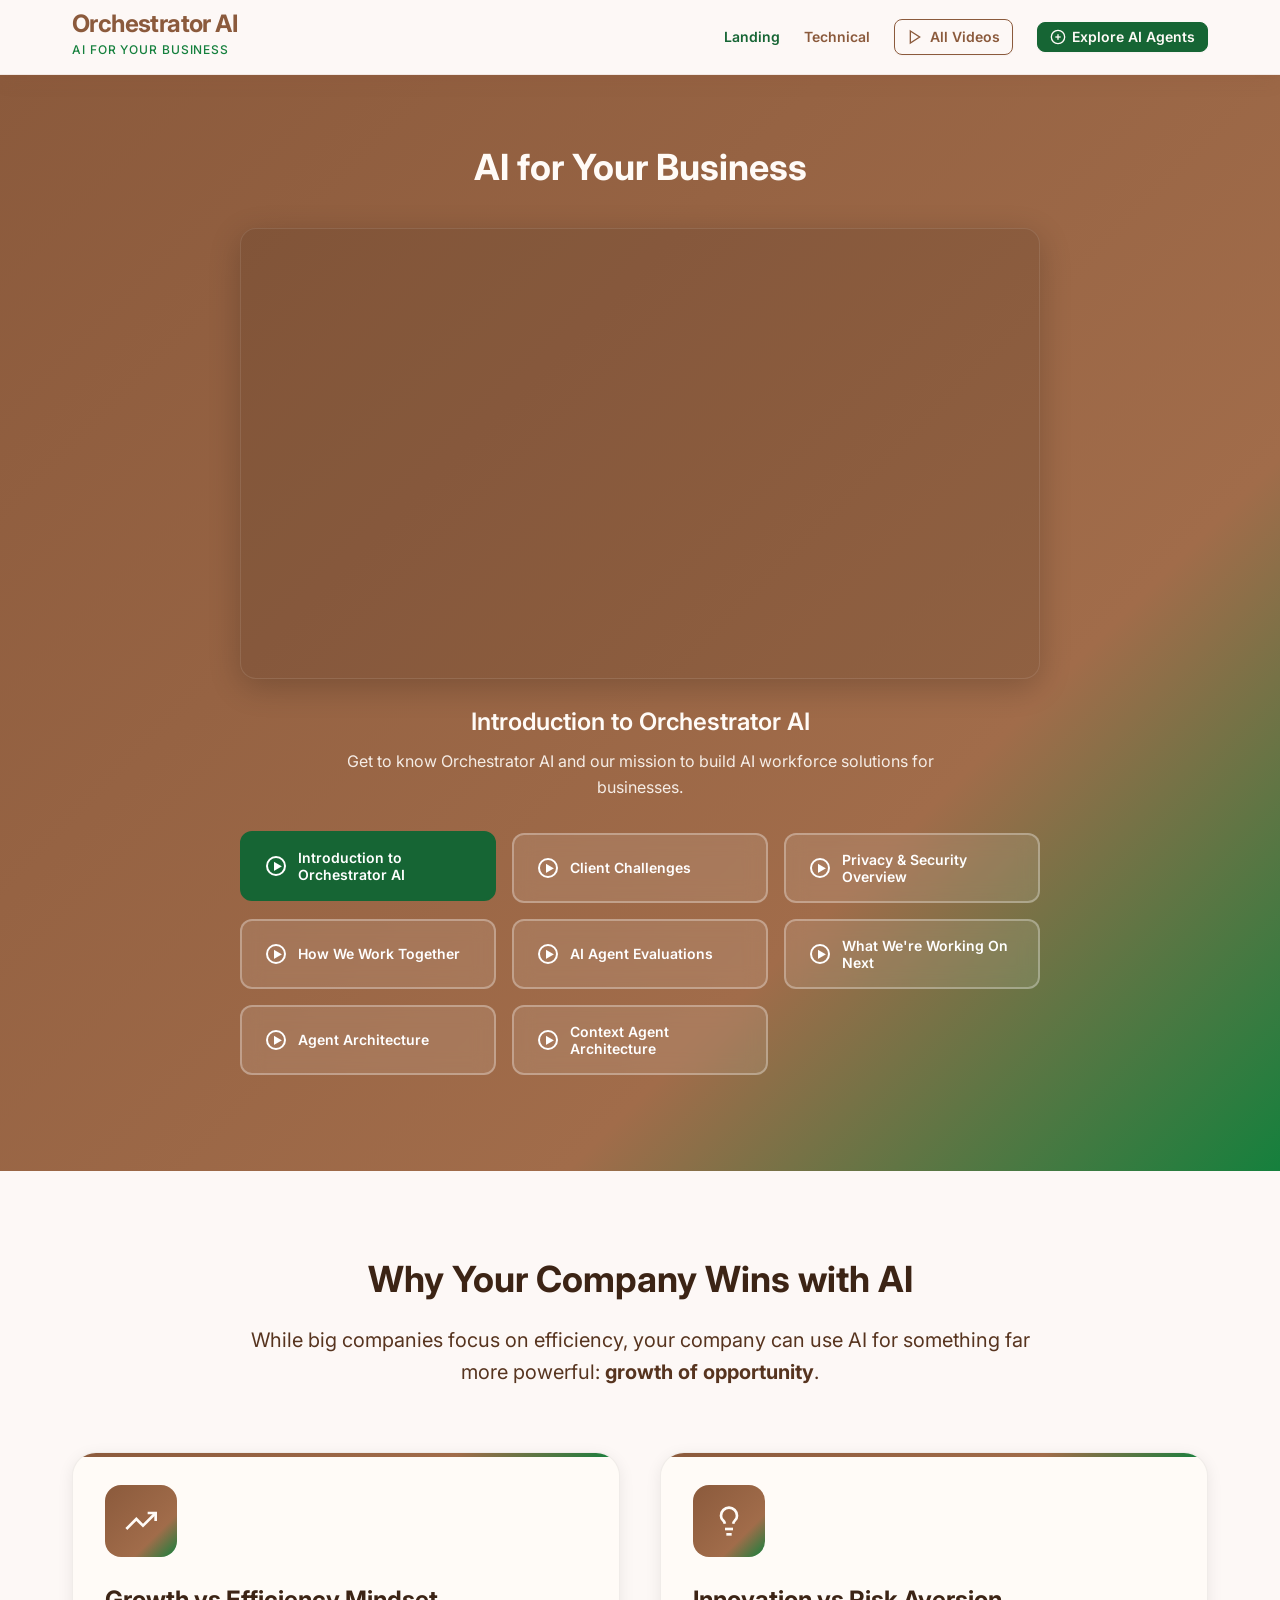
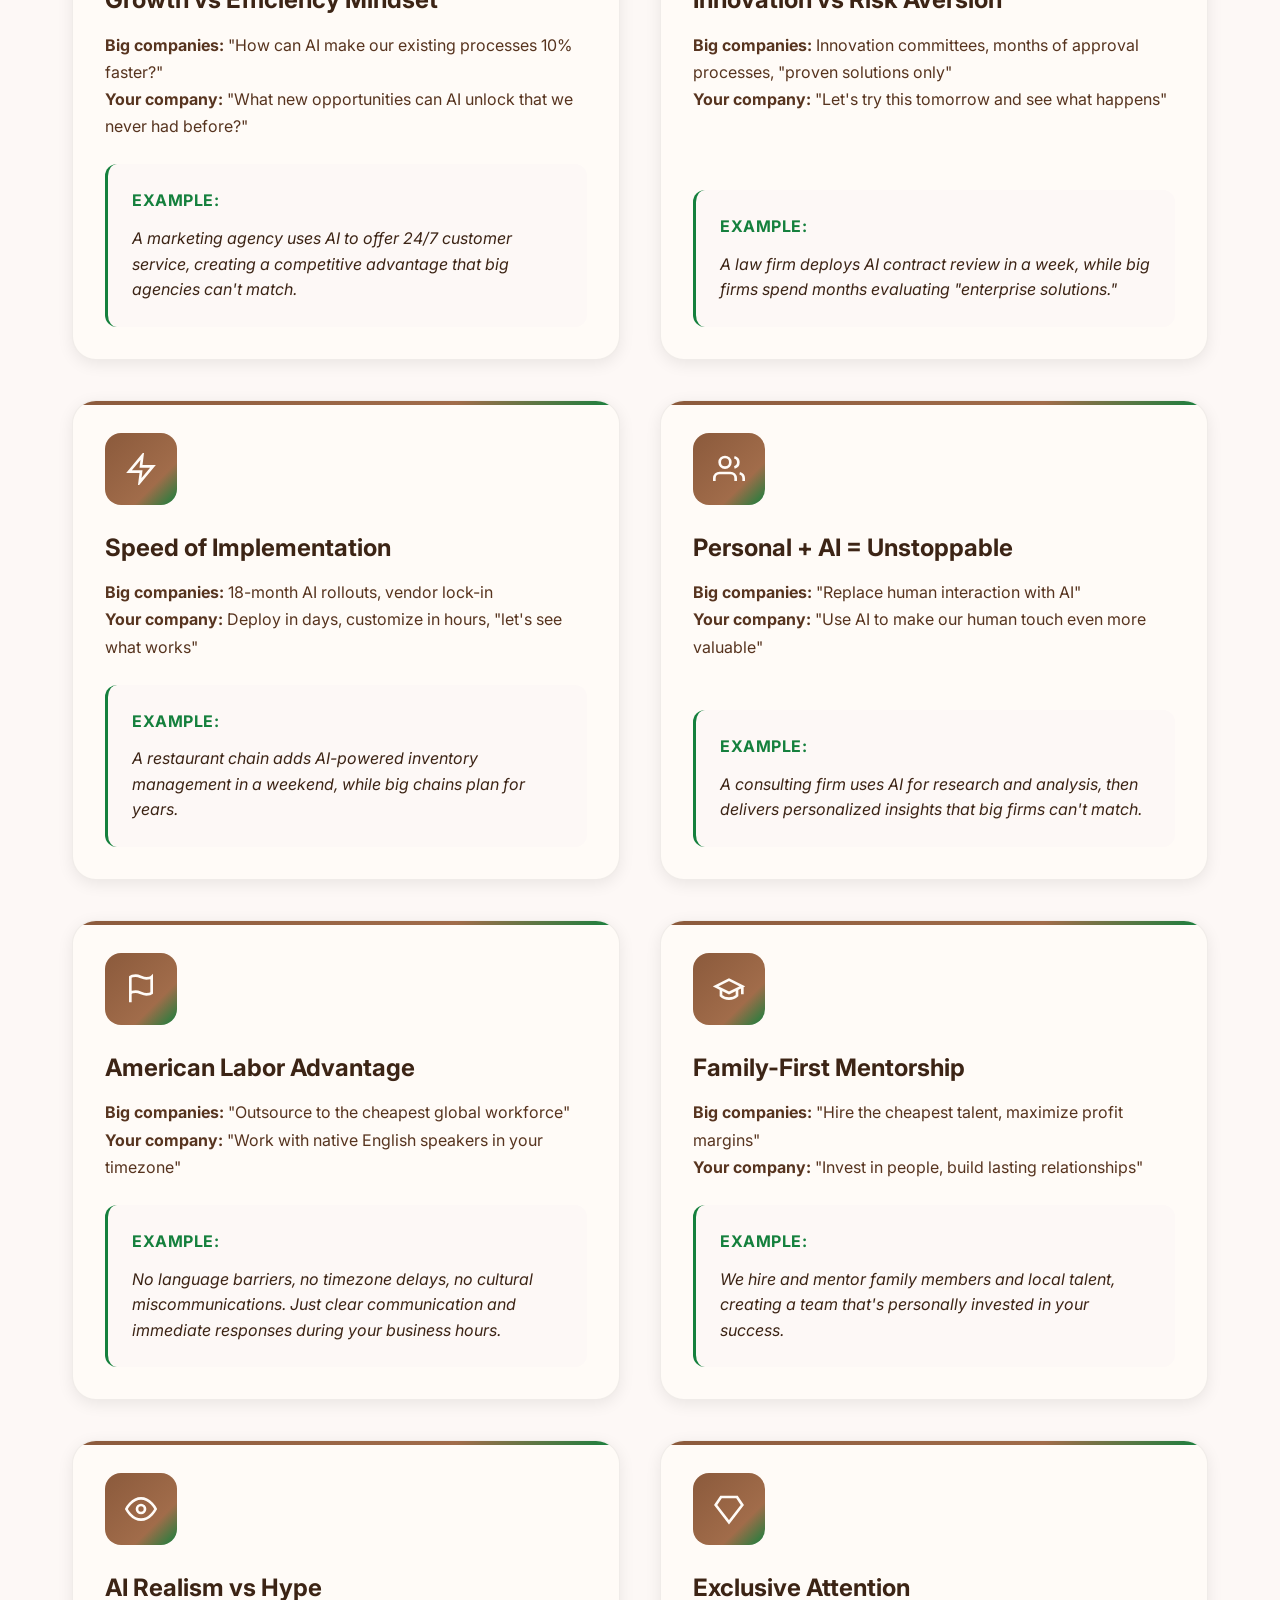
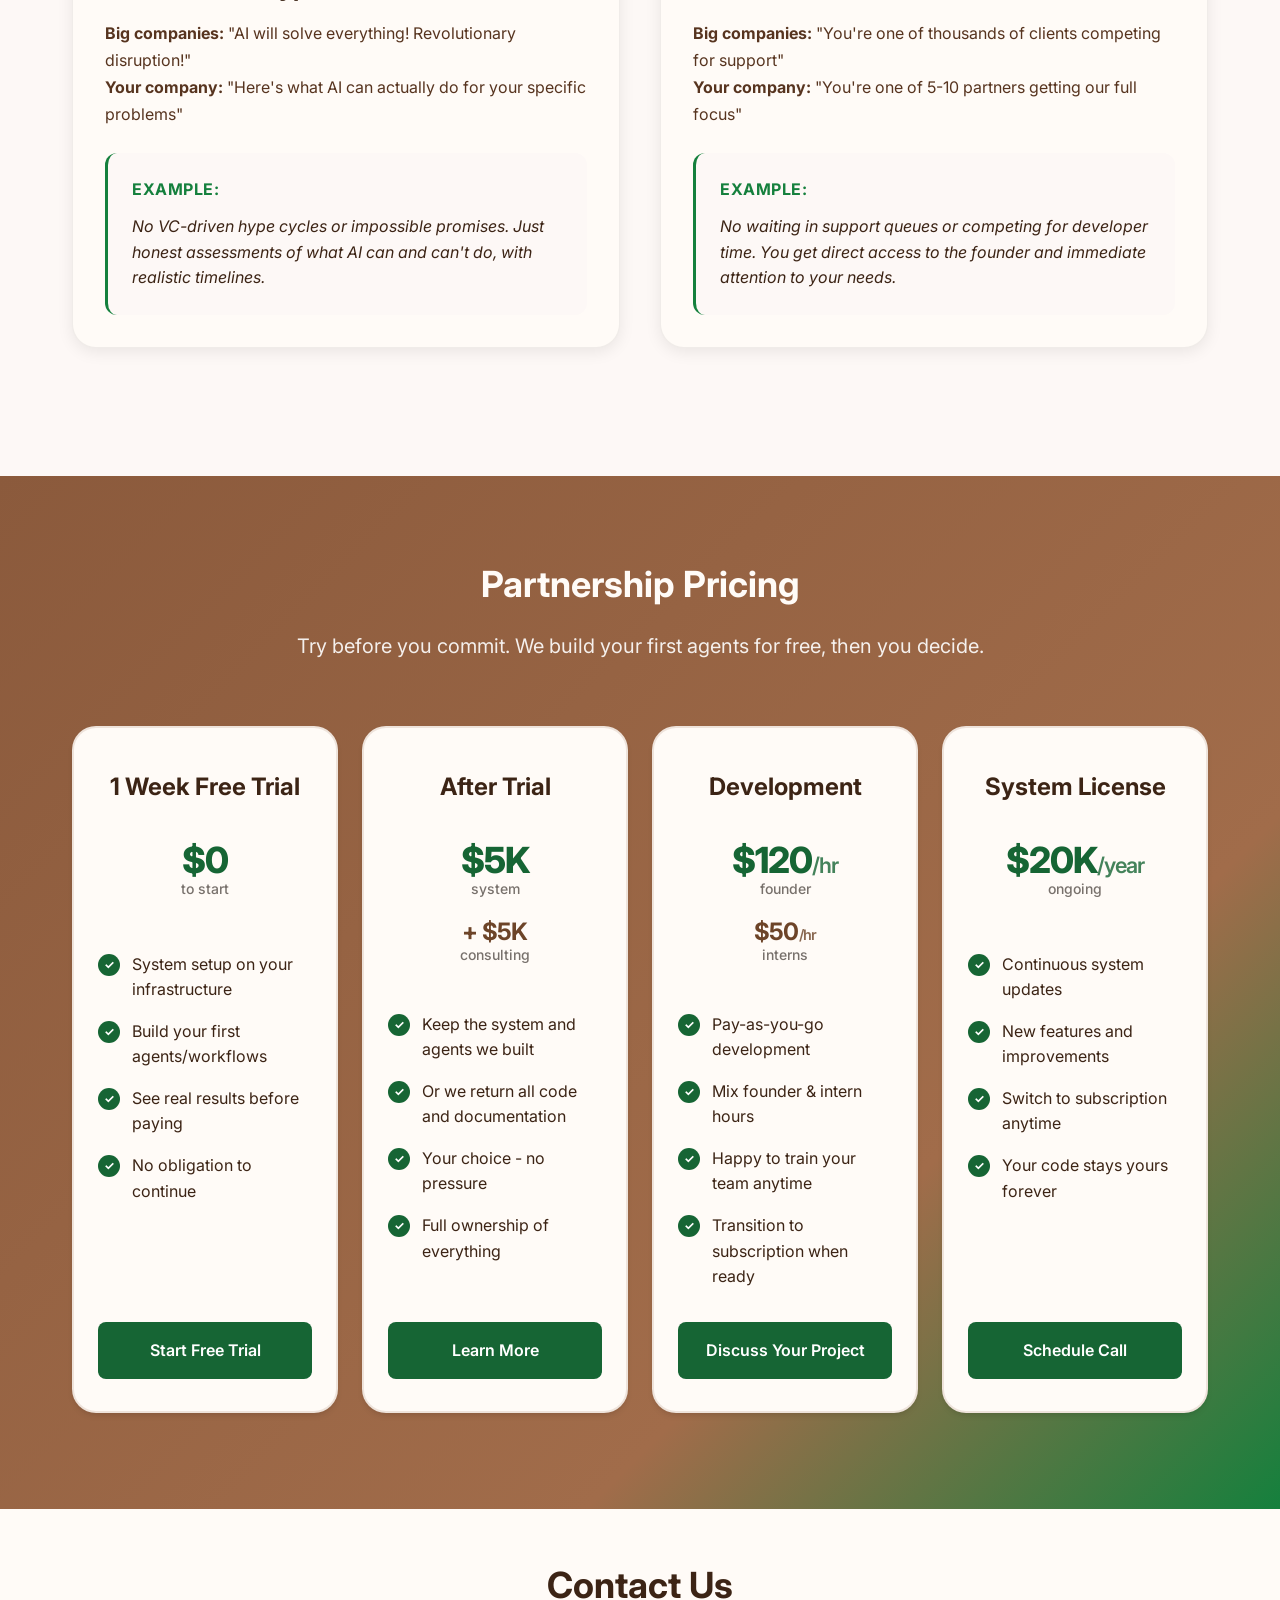
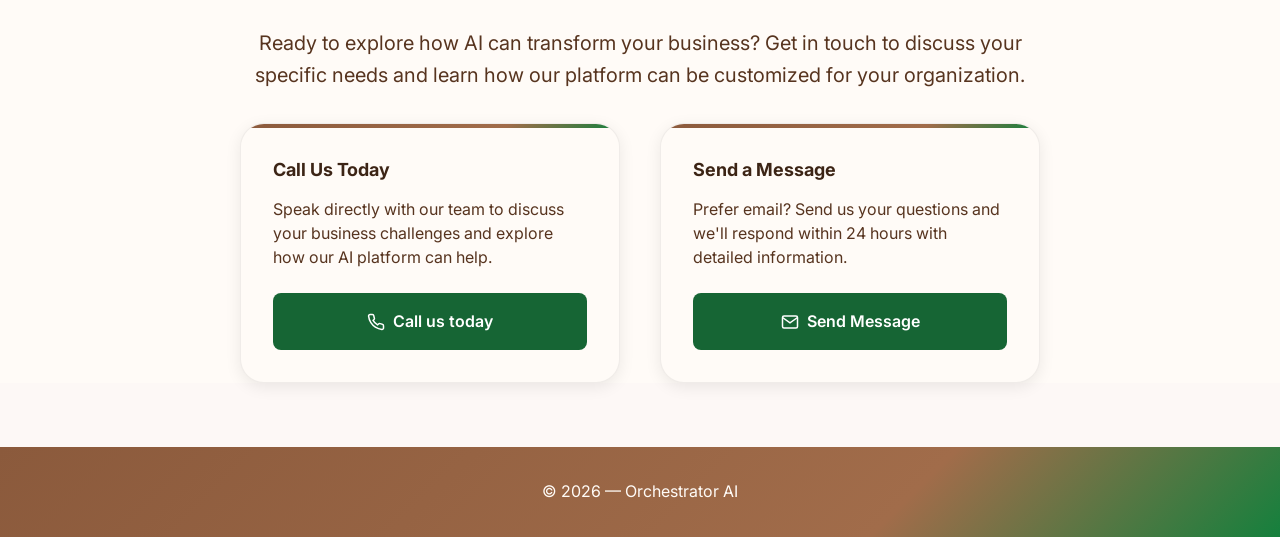
==== commit 8ca70989: "deploy: landing page from c740b9ed" ====
--- a/index.html
+++ b/index.html
@@ -1,15 +1,12 @@
-<!DOCTYPE html><html lang="en"> <head><meta charset="UTF-8"><meta name="viewport" content="width=device-width, initial-scale=1.0"><meta name="description" content="Production-grade AI workforce platform for small businesses. On-premise deployment, privacy-first, with intelligent agents that work for your team."><title>Orchestrator AI — AI for Small Business</title><link rel="icon" type="image/svg+xml" href="/favicon.svg"><link rel="stylesheet" href="/_astro/index.wTqC13aQ.css">
-<link rel="stylesheet" href="/_astro/index.U4zKkJmp.css"></head> <body>  <header class="landing-header" data-astro-cid-3ef6ksr2> <div class="header-content" data-astro-cid-3ef6ksr2> <a href="/" class="logo" data-astro-cid-3ef6ksr2> <h1 data-astro-cid-3ef6ksr2>Orchestrator AI</h1> <span class="tagline" data-astro-cid-3ef6ksr2>AI for Small Business</span> </a> <nav class="header-nav" data-astro-cid-3ef6ksr2> <a href="/" class="nav-link active" data-astro-cid-3ef6ksr2>Landing</a> <a href="/technical" class="nav-link" data-astro-cid-3ef6ksr2>Technical</a> <a href="/videos" class="nav-link outline-btn" data-astro-cid-3ef6ksr2> <svg width="16" height="16" viewBox="0 0 24 24" fill="none" stroke="currentColor" stroke-width="2" data-astro-cid-3ef6ksr2><polygon points="5 3 19 12 5 21 5 3" data-astro-cid-3ef6ksr2></polygon></svg>
+<!DOCTYPE html><html lang="en"> <head><meta charset="UTF-8"><meta name="viewport" content="width=device-width, initial-scale=1.0"><meta name="description" content="Production-grade AI workforce platform for businesses. On-premise deployment, privacy-first, with intelligent agents that work for your team."><title>Orchestrator AI — AI for Your Business</title><link rel="icon" type="image/svg+xml" href="/favicon.svg"><link rel="stylesheet" href="/_astro/index.wTqC13aQ.css">
+<link rel="stylesheet" href="/_astro/index.U4zKkJmp.css"></head> <body>  <header class="landing-header" data-astro-cid-3ef6ksr2> <div class="header-content" data-astro-cid-3ef6ksr2> <a href="/" class="logo" data-astro-cid-3ef6ksr2> <h1 data-astro-cid-3ef6ksr2>Orchestrator AI</h1> <span class="tagline" data-astro-cid-3ef6ksr2>AI for Your Business</span> </a> <nav class="header-nav" data-astro-cid-3ef6ksr2> <a href="/" class="nav-link active" data-astro-cid-3ef6ksr2>Landing</a> <a href="/technical" class="nav-link" data-astro-cid-3ef6ksr2>Technical</a> <a href="/videos" class="nav-link outline-btn" data-astro-cid-3ef6ksr2> <svg width="16" height="16" viewBox="0 0 24 24" fill="none" stroke="currentColor" stroke-width="2" data-astro-cid-3ef6ksr2><polygon points="5 3 19 12 5 21 5 3" data-astro-cid-3ef6ksr2></polygon></svg>
 All Videos
 </a> <button class="nav-link outline-btn agent-ideas-btn" onclick="window.openAgentIdeas && window.openAgentIdeas()" data-astro-cid-3ef6ksr2> <svg width="16" height="16" viewBox="0 0 24 24" fill="none" stroke="currentColor" stroke-width="2" data-astro-cid-3ef6ksr2><circle cx="12" cy="12" r="10" data-astro-cid-3ef6ksr2></circle><line x1="12" y1="8" x2="12" y2="16" data-astro-cid-3ef6ksr2></line><line x1="8" y1="12" x2="16" y2="12" data-astro-cid-3ef6ksr2></line></svg>
 Explore AI Agents
-</button> <a href="/login" class="nav-link outline-btn" data-astro-cid-3ef6ksr2> <svg width="16" height="16" viewBox="0 0 24 24" fill="none" stroke="currentColor" stroke-width="2" data-astro-cid-3ef6ksr2><rect x="3" y="3" width="7" height="7" data-astro-cid-3ef6ksr2></rect><rect x="14" y="3" width="7" height="7" data-astro-cid-3ef6ksr2></rect><rect x="14" y="14" width="7" height="7" data-astro-cid-3ef6ksr2></rect><rect x="3" y="14" width="7" height="7" data-astro-cid-3ef6ksr2></rect></svg>
-Enter App
-</a> </nav> </div> </header>   <section class="hero-section" data-astro-cid-j7pv25f6> <div class="hero-content landing-section" data-astro-cid-j7pv25f6> <div class="video-section" data-astro-cid-j7pv25f6> <h2 data-astro-cid-j7pv25f6>AI for Small Business</h2> <!-- Video Player --> <div class="video-container" id="video-player" data-astro-cid-j7pv25f6> <div class="video-wrapper" data-astro-cid-j7pv25f6> <iframe id="video-iframe" src="https://www.loom.com/embed/bcbb8a69a4cc4d3d8f85674958b5bfe2" frameborder="0" allowfullscreen title="Video Player" data-astro-cid-j7pv25f6></iframe> </div> </div> <!-- Video Info --> <div class="video-info" id="video-info" data-astro-cid-j7pv25f6>  <h3 id="video-title" data-astro-cid-j7pv25f6>Introduction to Orchestrator AI</h3> <p id="video-desc" data-astro-cid-j7pv25f6>Get to know Orchestrator AI and our mission to build AI workforce solutions for small businesses.</p>  </div> <!-- Video Buttons --> <div class="video-buttons-grid" data-astro-cid-j7pv25f6> <button class="video-button active" data-url="https://www.loom.com/embed/bcbb8a69a4cc4d3d8f85674958b5bfe2" data-title="Introduction to Orchestrator AI" data-desc="Get to know Orchestrator AI and our mission to build AI workforce solutions for small businesses." data-astro-cid-j7pv25f6> <span class="play-icon-wrapper" data-astro-cid-j7pv25f6>&#9654;</span> <span data-astro-cid-j7pv25f6>Introduction to Orchestrator AI</span> </button><button class="video-button" data-url="https://www.loom.com/embed/6c598a9a07454203b21ad3db3d0dfb3e" data-title="Client Challenges" data-desc="Understanding the challenges small businesses face when adopting AI technology." data-astro-cid-j7pv25f6> <span class="play-icon-wrapper" data-astro-cid-j7pv25f6>&#9654;</span> <span data-astro-cid-j7pv25f6>Client Challenges</span> </button><button class="video-button" data-url="https://www.loom.com/embed/ff5bc018a69148dfa42ad733831bdb6c" data-title="Privacy &#38; Security Overview" data-desc="Learn about our on-premise deployment and privacy-first approach to AI workforce management." data-astro-cid-j7pv25f6> <span class="play-icon-wrapper" data-astro-cid-j7pv25f6>&#9654;</span> <span data-astro-cid-j7pv25f6>Privacy &amp; Security Overview</span> </button><button class="video-button" data-url="https://www.loom.com/embed/280a30c80a4c4533bc01ef8de2876424" data-title="How We Work Together" data-desc="Discover our collaborative approach and how we customize solutions for your specific business needs." data-astro-cid-j7pv25f6> <span class="play-icon-wrapper" data-astro-cid-j7pv25f6>&#9654;</span> <span data-astro-cid-j7pv25f6>How We Work Together</span> </button><button class="video-button" data-url="https://www.loom.com/embed/592bc517179247bd8e7a3c38e0a4413c" data-title="AI Agent Evaluations" data-desc="See how our AI agents evaluate and improve their performance through continuous learning." data-astro-cid-j7pv25f6> <span class="play-icon-wrapper" data-astro-cid-j7pv25f6>&#9654;</span> <span data-astro-cid-j7pv25f6>AI Agent Evaluations</span> </button><button class="video-button" data-url="https://www.loom.com/embed/b449f8d3a0f8470389facea3e30aaf87" data-title="What We're Working On Next" data-desc="See what exciting features and improvements we're building for the future." data-astro-cid-j7pv25f6> <span class="play-icon-wrapper" data-astro-cid-j7pv25f6>&#9654;</span> <span data-astro-cid-j7pv25f6>What We&#39;re Working On Next</span> </button><button class="video-button" data-url="https://www.loom.com/embed/f118083b1ec64233bfdaf872af7c46a6" data-title="Agent Architecture" data-desc="Explore our AI agent architecture and how we build intelligent workforce solutions." data-astro-cid-j7pv25f6> <span class="play-icon-wrapper" data-astro-cid-j7pv25f6>&#9654;</span> <span data-astro-cid-j7pv25f6>Agent Architecture</span> </button><button class="video-button" data-url="https://www.loom.com/embed/91342e23ec6544d4b59ed290b8a426b0" data-title="Context Agent Architecture" data-desc="Deep dive into our context agent architecture and how we manage intelligent context for AI workforce solutions." data-astro-cid-j7pv25f6> <span class="play-icon-wrapper" data-astro-cid-j7pv25f6>&#9654;</span> <span data-astro-cid-j7pv25f6>Context Agent Architecture</span> </button> </div> <!-- Demo Highlight Card --> <div class="demo-highlight-box" data-astro-cid-j7pv25f6> <h3 class="demo-highlight-title" data-astro-cid-j7pv25f6>Try the Full App Now</h3> <p class="demo-highlight-text" data-astro-cid-j7pv25f6> <strong data-astro-cid-j7pv25f6>Jump right in:</strong> The demo environment is a <span class="highlight" data-astro-cid-j7pv25f6>fully functional system</span> — everything you see here is live and ready for you to explore.
-</p> <ul class="demo-highlight-list" data-astro-cid-j7pv25f6> <li data-astro-cid-j7pv25f6>Log in instantly with the provided demo credentials.</li> <li data-astro-cid-j7pv25f6>All agents are active and ready — ask what they do, then try them out!</li> <li data-astro-cid-j7pv25f6>Switch between LLM models to see real-time differences in performance.</li> <li data-astro-cid-j7pv25f6>This is the exact system we deploy for you, inside your own infrastructure.</li> </ul> <p class="demo-highlight-text" data-astro-cid-j7pv25f6> <em data-astro-cid-j7pv25f6>Experience OrchestratorAI hands-on — no waiting, no limitations.</em> </p> <div class="demo-actions" data-astro-cid-j7pv25f6> <a href="/login" class="btn-primary" data-astro-cid-j7pv25f6>Launch Full App</a> </div> </div> </div> </div> </section>  <section id="small-company-advantage" class="small-company-section animate-on-scroll" data-astro-cid-j7pv25f6> <div class="landing-section" data-astro-cid-j7pv25f6> <div class="section-header" data-astro-cid-j7pv25f6> <h2 data-astro-cid-j7pv25f6>Why Small Companies Win with AI</h2> <p class="section-subtitle" data-astro-cid-j7pv25f6>
-While big companies focus on efficiency, small companies can use AI for something far more powerful:
+</button> </nav> </div> </header>   <section class="hero-section" data-astro-cid-j7pv25f6> <div class="hero-content landing-section" data-astro-cid-j7pv25f6> <div class="video-section" data-astro-cid-j7pv25f6> <h2 data-astro-cid-j7pv25f6>AI for Your Business</h2> <!-- Video Player --> <div class="video-container" id="video-player" data-astro-cid-j7pv25f6> <div class="video-wrapper" data-astro-cid-j7pv25f6> <iframe id="video-iframe" src="https://www.loom.com/embed/bcbb8a69a4cc4d3d8f85674958b5bfe2" frameborder="0" allowfullscreen title="Video Player" data-astro-cid-j7pv25f6></iframe> </div> </div> <!-- Video Info --> <div class="video-info" id="video-info" data-astro-cid-j7pv25f6>  <h3 id="video-title" data-astro-cid-j7pv25f6>Introduction to Orchestrator AI</h3> <p id="video-desc" data-astro-cid-j7pv25f6>Get to know Orchestrator AI and our mission to build AI workforce solutions for businesses.</p>  </div> <!-- Video Buttons --> <div class="video-buttons-grid" data-astro-cid-j7pv25f6> <button class="video-button active" data-url="https://www.loom.com/embed/bcbb8a69a4cc4d3d8f85674958b5bfe2" data-title="Introduction to Orchestrator AI" data-desc="Get to know Orchestrator AI and our mission to build AI workforce solutions for businesses." data-astro-cid-j7pv25f6> <span class="play-icon-wrapper" data-astro-cid-j7pv25f6>&#9654;</span> <span data-astro-cid-j7pv25f6>Introduction to Orchestrator AI</span> </button><button class="video-button" data-url="https://www.loom.com/embed/6c598a9a07454203b21ad3db3d0dfb3e" data-title="Client Challenges" data-desc="Understanding the challenges businesses face when adopting AI technology." data-astro-cid-j7pv25f6> <span class="play-icon-wrapper" data-astro-cid-j7pv25f6>&#9654;</span> <span data-astro-cid-j7pv25f6>Client Challenges</span> </button><button class="video-button" data-url="https://www.loom.com/embed/ff5bc018a69148dfa42ad733831bdb6c" data-title="Privacy &#38; Security Overview" data-desc="Learn about our on-premise deployment and privacy-first approach to AI workforce management." data-astro-cid-j7pv25f6> <span class="play-icon-wrapper" data-astro-cid-j7pv25f6>&#9654;</span> <span data-astro-cid-j7pv25f6>Privacy &amp; Security Overview</span> </button><button class="video-button" data-url="https://www.loom.com/embed/280a30c80a4c4533bc01ef8de2876424" data-title="How We Work Together" data-desc="Discover our collaborative approach and how we customize solutions for your specific business needs." data-astro-cid-j7pv25f6> <span class="play-icon-wrapper" data-astro-cid-j7pv25f6>&#9654;</span> <span data-astro-cid-j7pv25f6>How We Work Together</span> </button><button class="video-button" data-url="https://www.loom.com/embed/592bc517179247bd8e7a3c38e0a4413c" data-title="AI Agent Evaluations" data-desc="See how our AI agents evaluate and improve their performance through continuous learning." data-astro-cid-j7pv25f6> <span class="play-icon-wrapper" data-astro-cid-j7pv25f6>&#9654;</span> <span data-astro-cid-j7pv25f6>AI Agent Evaluations</span> </button><button class="video-button" data-url="https://www.loom.com/embed/b449f8d3a0f8470389facea3e30aaf87" data-title="What We're Working On Next" data-desc="See what exciting features and improvements we're building for the future." data-astro-cid-j7pv25f6> <span class="play-icon-wrapper" data-astro-cid-j7pv25f6>&#9654;</span> <span data-astro-cid-j7pv25f6>What We&#39;re Working On Next</span> </button><button class="video-button" data-url="https://www.loom.com/embed/f118083b1ec64233bfdaf872af7c46a6" data-title="Agent Architecture" data-desc="Explore our AI agent architecture and how we build intelligent workforce solutions." data-astro-cid-j7pv25f6> <span class="play-icon-wrapper" data-astro-cid-j7pv25f6>&#9654;</span> <span data-astro-cid-j7pv25f6>Agent Architecture</span> </button><button class="video-button" data-url="https://www.loom.com/embed/91342e23ec6544d4b59ed290b8a426b0" data-title="Context Agent Architecture" data-desc="Deep dive into our context agent architecture and how we manage intelligent context for AI workforce solutions." data-astro-cid-j7pv25f6> <span class="play-icon-wrapper" data-astro-cid-j7pv25f6>&#9654;</span> <span data-astro-cid-j7pv25f6>Context Agent Architecture</span> </button> </div> <!-- Demo Highlight Card --> </div> </div> </section>  <section id="company-advantage" class="small-company-section animate-on-scroll" data-astro-cid-j7pv25f6> <div class="landing-section" data-astro-cid-j7pv25f6> <div class="section-header" data-astro-cid-j7pv25f6> <h2 data-astro-cid-j7pv25f6>Why Your Company Wins with AI</h2> <p class="section-subtitle" data-astro-cid-j7pv25f6>
+While big companies focus on efficiency, your company can use AI for something far more powerful:
 <strong data-astro-cid-j7pv25f6>growth of opportunity</strong>.
-</p> </div> <div class="advantage-grid" data-astro-cid-j7pv25f6> <div class="advantage-card" data-astro-cid-j7pv25f6> <div class="advantage-icon" data-astro-cid-j7pv25f6> <svg width="32" height="32" viewBox="0 0 24 24" fill="none" stroke="currentColor" stroke-width="2" data-astro-cid-j7pv25f6><polyline points="23 6 13.5 15.5 8.5 10.5 1 18" data-astro-cid-j7pv25f6></polyline><polyline points="17 6 23 6 23 12" data-astro-cid-j7pv25f6></polyline></svg> </div> <h3 data-astro-cid-j7pv25f6>Growth vs Efficiency Mindset</h3> <p data-astro-cid-j7pv25f6><strong data-astro-cid-j7pv25f6>Big companies:</strong> "How can AI make our existing processes 10% faster?"<br data-astro-cid-j7pv25f6><strong data-astro-cid-j7pv25f6>Small companies:</strong> "What new opportunities can AI unlock that we never had before?"</p> <div class="advantage-example" data-astro-cid-j7pv25f6><span class="example-label" data-astro-cid-j7pv25f6>Example:</span><span class="example-text" data-astro-cid-j7pv25f6>A small marketing agency uses AI to offer 24/7 customer service, creating a competitive advantage that big agencies can't match.</span></div> </div> <div class="advantage-card" data-astro-cid-j7pv25f6> <div class="advantage-icon" data-astro-cid-j7pv25f6> <svg width="32" height="32" viewBox="0 0 24 24" fill="none" stroke="currentColor" stroke-width="2" data-astro-cid-j7pv25f6><line x1="9" y1="18" x2="15" y2="18" data-astro-cid-j7pv25f6></line><line x1="10" y1="22" x2="14" y2="22" data-astro-cid-j7pv25f6></line><path d="M15.09 14c.18-.98.65-1.74 1.41-2.5A4.65 4.65 0 0 0 18 8 6 6 0 0 0 6 8c0 1 .23 2.23 1.5 3.5A4.61 4.61 0 0 1 8.91 14" data-astro-cid-j7pv25f6></path></svg> </div> <h3 data-astro-cid-j7pv25f6>Innovation vs Risk Aversion</h3> <p data-astro-cid-j7pv25f6><strong data-astro-cid-j7pv25f6>Big companies:</strong> Innovation committees, months of approval processes, "proven solutions only"<br data-astro-cid-j7pv25f6><strong data-astro-cid-j7pv25f6>Small companies:</strong> "Let's try this tomorrow and see what happens"</p> <div class="advantage-example" data-astro-cid-j7pv25f6><span class="example-label" data-astro-cid-j7pv25f6>Example:</span><span class="example-text" data-astro-cid-j7pv25f6>A small law firm deploys AI contract review in a week, while big firms spend months evaluating "enterprise solutions."</span></div> </div> <div class="advantage-card" data-astro-cid-j7pv25f6> <div class="advantage-icon" data-astro-cid-j7pv25f6> <svg width="32" height="32" viewBox="0 0 24 24" fill="none" stroke="currentColor" stroke-width="2" data-astro-cid-j7pv25f6><polygon points="13 2 3 14 12 14 11 22 21 10 12 10 13 2" data-astro-cid-j7pv25f6></polygon></svg> </div> <h3 data-astro-cid-j7pv25f6>Speed of Implementation</h3> <p data-astro-cid-j7pv25f6><strong data-astro-cid-j7pv25f6>Big companies:</strong> 18-month AI rollouts, vendor lock-in<br data-astro-cid-j7pv25f6><strong data-astro-cid-j7pv25f6>Small companies:</strong> Deploy in days, customize in hours, "let's see what works"</p> <div class="advantage-example" data-astro-cid-j7pv25f6><span class="example-label" data-astro-cid-j7pv25f6>Example:</span><span class="example-text" data-astro-cid-j7pv25f6>A small restaurant chain adds AI-powered inventory management in a weekend, while big chains plan for years.</span></div> </div> <div class="advantage-card" data-astro-cid-j7pv25f6> <div class="advantage-icon" data-astro-cid-j7pv25f6> <svg width="32" height="32" viewBox="0 0 24 24" fill="none" stroke="currentColor" stroke-width="2" data-astro-cid-j7pv25f6><path d="M17 21v-2a4 4 0 0 0-4-4H5a4 4 0 0 0-4 4v2" data-astro-cid-j7pv25f6></path><circle cx="9" cy="7" r="4" data-astro-cid-j7pv25f6></circle><path d="M23 21v-2a4 4 0 0 0-3-3.87" data-astro-cid-j7pv25f6></path><path d="M16 3.13a4 4 0 0 1 0 7.75" data-astro-cid-j7pv25f6></path></svg> </div> <h3 data-astro-cid-j7pv25f6>Personal + AI = Unstoppable</h3> <p data-astro-cid-j7pv25f6><strong data-astro-cid-j7pv25f6>Big companies:</strong> "Replace human interaction with AI"<br data-astro-cid-j7pv25f6><strong data-astro-cid-j7pv25f6>Small companies:</strong> "Use AI to make our human touch even more valuable"</p> <div class="advantage-example" data-astro-cid-j7pv25f6><span class="example-label" data-astro-cid-j7pv25f6>Example:</span><span class="example-text" data-astro-cid-j7pv25f6>A small consulting firm uses AI for research and analysis, then delivers personalized insights that big firms can't match.</span></div> </div> <div class="advantage-card" data-astro-cid-j7pv25f6> <div class="advantage-icon" data-astro-cid-j7pv25f6> <svg width="32" height="32" viewBox="0 0 24 24" fill="none" stroke="currentColor" stroke-width="2" data-astro-cid-j7pv25f6><path d="M4 15s1-1 4-1 5 2 8 2 4-1 4-1V3s-1 1-4 1-5-2-8-2-4 1-4 1z" data-astro-cid-j7pv25f6></path><line x1="4" y1="22" x2="4" y2="15" data-astro-cid-j7pv25f6></line></svg> </div> <h3 data-astro-cid-j7pv25f6>American Labor Advantage</h3> <p data-astro-cid-j7pv25f6><strong data-astro-cid-j7pv25f6>Big companies:</strong> "Outsource to the cheapest global workforce"<br data-astro-cid-j7pv25f6><strong data-astro-cid-j7pv25f6>Small companies:</strong> "Work with native English speakers in your timezone"</p> <div class="advantage-example" data-astro-cid-j7pv25f6><span class="example-label" data-astro-cid-j7pv25f6>Example:</span><span class="example-text" data-astro-cid-j7pv25f6>No language barriers, no timezone delays, no cultural miscommunications. Just clear communication and immediate responses during your business hours.</span></div> </div> <div class="advantage-card" data-astro-cid-j7pv25f6> <div class="advantage-icon" data-astro-cid-j7pv25f6> <svg width="32" height="32" viewBox="0 0 24 24" fill="none" stroke="currentColor" stroke-width="2" data-astro-cid-j7pv25f6><path d="M22 10v6M2 10l10-5 10 5-10 5z" data-astro-cid-j7pv25f6></path><path d="M6 12v5c3 3 9 3 12 0v-5" data-astro-cid-j7pv25f6></path></svg> </div> <h3 data-astro-cid-j7pv25f6>Family-First Mentorship</h3> <p data-astro-cid-j7pv25f6><strong data-astro-cid-j7pv25f6>Big companies:</strong> "Hire the cheapest talent, maximize profit margins"<br data-astro-cid-j7pv25f6><strong data-astro-cid-j7pv25f6>Small companies:</strong> "Invest in people, build lasting relationships"</p> <div class="advantage-example" data-astro-cid-j7pv25f6><span class="example-label" data-astro-cid-j7pv25f6>Example:</span><span class="example-text" data-astro-cid-j7pv25f6>We hire and mentor family members and local talent, creating a team that's personally invested in your success.</span></div> </div> <div class="advantage-card" data-astro-cid-j7pv25f6> <div class="advantage-icon" data-astro-cid-j7pv25f6> <svg width="32" height="32" viewBox="0 0 24 24" fill="none" stroke="currentColor" stroke-width="2" data-astro-cid-j7pv25f6><path d="M1 12s4-8 11-8 11 8 11 8-4 8-11 8-11-8-11-8z" data-astro-cid-j7pv25f6></path><circle cx="12" cy="12" r="3" data-astro-cid-j7pv25f6></circle></svg> </div> <h3 data-astro-cid-j7pv25f6>AI Realism vs Hype</h3> <p data-astro-cid-j7pv25f6><strong data-astro-cid-j7pv25f6>Big companies:</strong> "AI will solve everything! Revolutionary disruption!"<br data-astro-cid-j7pv25f6><strong data-astro-cid-j7pv25f6>Small companies:</strong> "Here's what AI can actually do for your specific problems"</p> <div class="advantage-example" data-astro-cid-j7pv25f6><span class="example-label" data-astro-cid-j7pv25f6>Example:</span><span class="example-text" data-astro-cid-j7pv25f6>No VC-driven hype cycles or impossible promises. Just honest assessments of what AI can and can't do, with realistic timelines.</span></div> </div> <div class="advantage-card" data-astro-cid-j7pv25f6> <div class="advantage-icon" data-astro-cid-j7pv25f6> <svg width="32" height="32" viewBox="0 0 24 24" fill="none" stroke="currentColor" stroke-width="2" data-astro-cid-j7pv25f6><path d="M6 3h12l4 6-10 13L2 9z" data-astro-cid-j7pv25f6></path></svg> </div> <h3 data-astro-cid-j7pv25f6>Exclusive Attention</h3> <p data-astro-cid-j7pv25f6><strong data-astro-cid-j7pv25f6>Big companies:</strong> "You're one of thousands of clients competing for support"<br data-astro-cid-j7pv25f6><strong data-astro-cid-j7pv25f6>Small companies:</strong> "You're one of 5-10 partners getting our full focus"</p> <div class="advantage-example" data-astro-cid-j7pv25f6><span class="example-label" data-astro-cid-j7pv25f6>Example:</span><span class="example-text" data-astro-cid-j7pv25f6>No waiting in support queues or competing for developer time. You get direct access to the founder and immediate attention to your needs.</span></div> </div> </div> </div> </section>  <section id="pricing" class="pricing-section animate-on-scroll" data-astro-cid-j7pv25f6> <div class="landing-section" data-astro-cid-j7pv25f6> <div class="section-header" data-astro-cid-j7pv25f6> <h2 data-astro-cid-j7pv25f6>Partnership Pricing</h2> <p class="section-subtitle" data-astro-cid-j7pv25f6>Try before you commit. We build your first agents for free, then you decide.</p> </div> <div class="pricing-grid" data-astro-cid-j7pv25f6> <div class="pricing-card" data-astro-cid-j7pv25f6> <h3 class="package-title" data-astro-cid-j7pv25f6>1 Week Free Trial</h3> <div class="price-container" data-astro-cid-j7pv25f6><span class="package-price" data-astro-cid-j7pv25f6>$0</span><span class="price-tag" data-astro-cid-j7pv25f6>to start</span></div> <ul class="package-features" data-astro-cid-j7pv25f6><li data-astro-cid-j7pv25f6><span class="check-icon" data-astro-cid-j7pv25f6>&#10003;</span><span data-astro-cid-j7pv25f6>System setup on your infrastructure</span></li><li data-astro-cid-j7pv25f6><span class="check-icon" data-astro-cid-j7pv25f6>&#10003;</span><span data-astro-cid-j7pv25f6>Build your first agents/workflows</span></li><li data-astro-cid-j7pv25f6><span class="check-icon" data-astro-cid-j7pv25f6>&#10003;</span><span data-astro-cid-j7pv25f6>See real results before paying</span></li><li data-astro-cid-j7pv25f6><span class="check-icon" data-astro-cid-j7pv25f6>&#10003;</span><span data-astro-cid-j7pv25f6>No obligation to continue</span></li></ul> <a href="https://calendly.com/orchestrator-ai/founding-partner-consultation" target="_blank" class="cta-button primary" data-astro-cid-j7pv25f6>Start Free Trial</a> </div> <div class="pricing-card" data-astro-cid-j7pv25f6> <h3 class="package-title" data-astro-cid-j7pv25f6>After Trial</h3> <div class="price-container" data-astro-cid-j7pv25f6><span class="package-price" data-astro-cid-j7pv25f6>$5K</span><span class="price-tag" data-astro-cid-j7pv25f6>system</span></div> <div class="price-container secondary" data-astro-cid-j7pv25f6><span class="package-price secondary" data-astro-cid-j7pv25f6>+ $5K</span><span class="price-tag" data-astro-cid-j7pv25f6>consulting</span></div> <ul class="package-features" data-astro-cid-j7pv25f6><li data-astro-cid-j7pv25f6><span class="check-icon" data-astro-cid-j7pv25f6>&#10003;</span><span data-astro-cid-j7pv25f6>Keep the system and agents we built</span></li><li data-astro-cid-j7pv25f6><span class="check-icon" data-astro-cid-j7pv25f6>&#10003;</span><span data-astro-cid-j7pv25f6>Or we return all code and documentation</span></li><li data-astro-cid-j7pv25f6><span class="check-icon" data-astro-cid-j7pv25f6>&#10003;</span><span data-astro-cid-j7pv25f6>Your choice - no pressure</span></li><li data-astro-cid-j7pv25f6><span class="check-icon" data-astro-cid-j7pv25f6>&#10003;</span><span data-astro-cid-j7pv25f6>Full ownership of everything</span></li></ul> <a href="https://calendly.com/orchestrator-ai/founding-partner-consultation" target="_blank" class="cta-button" data-astro-cid-j7pv25f6>Learn More</a> </div> <div class="pricing-card" data-astro-cid-j7pv25f6> <h3 class="package-title" data-astro-cid-j7pv25f6>Development</h3> <div class="price-container" data-astro-cid-j7pv25f6><span class="package-price" data-astro-cid-j7pv25f6>$120<span class="price-unit" data-astro-cid-j7pv25f6>/hr</span></span><span class="price-tag" data-astro-cid-j7pv25f6>Founder</span></div> <div class="price-container secondary" data-astro-cid-j7pv25f6><span class="package-price secondary" data-astro-cid-j7pv25f6>$50<span class="price-unit" data-astro-cid-j7pv25f6>/hr</span></span><span class="price-tag" data-astro-cid-j7pv25f6>Interns</span></div> <ul class="package-features" data-astro-cid-j7pv25f6><li data-astro-cid-j7pv25f6><span class="check-icon" data-astro-cid-j7pv25f6>&#10003;</span><span data-astro-cid-j7pv25f6>Pay-as-you-go development</span></li><li data-astro-cid-j7pv25f6><span class="check-icon" data-astro-cid-j7pv25f6>&#10003;</span><span data-astro-cid-j7pv25f6>Mix founder &amp; intern hours</span></li><li data-astro-cid-j7pv25f6><span class="check-icon" data-astro-cid-j7pv25f6>&#10003;</span><span data-astro-cid-j7pv25f6>Happy to train your team anytime</span></li><li data-astro-cid-j7pv25f6><span class="check-icon" data-astro-cid-j7pv25f6>&#10003;</span><span data-astro-cid-j7pv25f6>Transition to subscription when ready</span></li></ul> <a href="https://calendly.com/orchestrator-ai/founding-partner-consultation" target="_blank" class="cta-button" data-astro-cid-j7pv25f6>Discuss Your Project</a> </div> <div class="pricing-card" data-astro-cid-j7pv25f6> <h3 class="package-title" data-astro-cid-j7pv25f6>System License</h3> <div class="price-container" data-astro-cid-j7pv25f6><span class="package-price" data-astro-cid-j7pv25f6>$20K<span class="price-unit" data-astro-cid-j7pv25f6>/year</span></span><span class="price-tag" data-astro-cid-j7pv25f6>ongoing</span></div> <ul class="package-features" data-astro-cid-j7pv25f6><li data-astro-cid-j7pv25f6><span class="check-icon" data-astro-cid-j7pv25f6>&#10003;</span><span data-astro-cid-j7pv25f6>Continuous system updates</span></li><li data-astro-cid-j7pv25f6><span class="check-icon" data-astro-cid-j7pv25f6>&#10003;</span><span data-astro-cid-j7pv25f6>New features and improvements</span></li><li data-astro-cid-j7pv25f6><span class="check-icon" data-astro-cid-j7pv25f6>&#10003;</span><span data-astro-cid-j7pv25f6>Switch to subscription anytime</span></li><li data-astro-cid-j7pv25f6><span class="check-icon" data-astro-cid-j7pv25f6>&#10003;</span><span data-astro-cid-j7pv25f6>Your code stays yours forever</span></li></ul> <a href="https://calendly.com/orchestrator-ai/founding-partner-consultation" target="_blank" class="cta-button" data-astro-cid-j7pv25f6>Schedule Call</a> </div> </div> </div> </section>  <section id="cta-section" class="cta-section" data-astro-cid-j7pv25f6> <div class="landing-section" data-astro-cid-j7pv25f6> <div class="cta-content" data-astro-cid-j7pv25f6> <h2 data-astro-cid-j7pv25f6>Contact Us</h2> <p class="cta-subtitle" data-astro-cid-j7pv25f6>Ready to explore how AI can transform your business? Get in touch to discuss your specific needs and learn how our platform can be customized for your organization.</p> <div class="cta-options" data-astro-cid-j7pv25f6> <div class="cta-option" data-astro-cid-j7pv25f6> <h3 data-astro-cid-j7pv25f6>Call Us Today</h3> <p data-astro-cid-j7pv25f6>Speak directly with our team to discuss your business challenges and explore how our AI platform can help.</p> <a href="tel:+17632200146" class="cta-button primary" data-astro-cid-j7pv25f6> <svg width="18" height="18" viewBox="0 0 24 24" fill="none" stroke="currentColor" stroke-width="2" data-astro-cid-j7pv25f6><path d="M22 16.92v3a2 2 0 0 1-2.18 2 19.79 19.79 0 0 1-8.63-3.07 19.5 19.5 0 0 1-6-6 19.79 19.79 0 0 1-3.07-8.67A2 2 0 0 1 4.11 2h3a2 2 0 0 1 2 1.72 12.84 12.84 0 0 0 .7 2.81 2 2 0 0 1-.45 2.11L8.09 9.91a16 16 0 0 0 6 6l1.27-1.27a2 2 0 0 1 2.11-.45 12.84 12.84 0 0 0 2.81.7A2 2 0 0 1 22 16.92z" data-astro-cid-j7pv25f6></path></svg>
+</p> </div> <div class="advantage-grid" data-astro-cid-j7pv25f6> <div class="advantage-card" data-astro-cid-j7pv25f6> <div class="advantage-icon" data-astro-cid-j7pv25f6> <svg width="32" height="32" viewBox="0 0 24 24" fill="none" stroke="currentColor" stroke-width="2" data-astro-cid-j7pv25f6><polyline points="23 6 13.5 15.5 8.5 10.5 1 18" data-astro-cid-j7pv25f6></polyline><polyline points="17 6 23 6 23 12" data-astro-cid-j7pv25f6></polyline></svg> </div> <h3 data-astro-cid-j7pv25f6>Growth vs Efficiency Mindset</h3> <p data-astro-cid-j7pv25f6><strong data-astro-cid-j7pv25f6>Big companies:</strong> "How can AI make our existing processes 10% faster?"<br data-astro-cid-j7pv25f6><strong data-astro-cid-j7pv25f6>Your company:</strong> "What new opportunities can AI unlock that we never had before?"</p> <div class="advantage-example" data-astro-cid-j7pv25f6><span class="example-label" data-astro-cid-j7pv25f6>Example:</span><span class="example-text" data-astro-cid-j7pv25f6>A marketing agency uses AI to offer 24/7 customer service, creating a competitive advantage that big agencies can't match.</span></div> </div> <div class="advantage-card" data-astro-cid-j7pv25f6> <div class="advantage-icon" data-astro-cid-j7pv25f6> <svg width="32" height="32" viewBox="0 0 24 24" fill="none" stroke="currentColor" stroke-width="2" data-astro-cid-j7pv25f6><line x1="9" y1="18" x2="15" y2="18" data-astro-cid-j7pv25f6></line><line x1="10" y1="22" x2="14" y2="22" data-astro-cid-j7pv25f6></line><path d="M15.09 14c.18-.98.65-1.74 1.41-2.5A4.65 4.65 0 0 0 18 8 6 6 0 0 0 6 8c0 1 .23 2.23 1.5 3.5A4.61 4.61 0 0 1 8.91 14" data-astro-cid-j7pv25f6></path></svg> </div> <h3 data-astro-cid-j7pv25f6>Innovation vs Risk Aversion</h3> <p data-astro-cid-j7pv25f6><strong data-astro-cid-j7pv25f6>Big companies:</strong> Innovation committees, months of approval processes, "proven solutions only"<br data-astro-cid-j7pv25f6><strong data-astro-cid-j7pv25f6>Your company:</strong> "Let's try this tomorrow and see what happens"</p> <div class="advantage-example" data-astro-cid-j7pv25f6><span class="example-label" data-astro-cid-j7pv25f6>Example:</span><span class="example-text" data-astro-cid-j7pv25f6>A law firm deploys AI contract review in a week, while big firms spend months evaluating "enterprise solutions."</span></div> </div> <div class="advantage-card" data-astro-cid-j7pv25f6> <div class="advantage-icon" data-astro-cid-j7pv25f6> <svg width="32" height="32" viewBox="0 0 24 24" fill="none" stroke="currentColor" stroke-width="2" data-astro-cid-j7pv25f6><polygon points="13 2 3 14 12 14 11 22 21 10 12 10 13 2" data-astro-cid-j7pv25f6></polygon></svg> </div> <h3 data-astro-cid-j7pv25f6>Speed of Implementation</h3> <p data-astro-cid-j7pv25f6><strong data-astro-cid-j7pv25f6>Big companies:</strong> 18-month AI rollouts, vendor lock-in<br data-astro-cid-j7pv25f6><strong data-astro-cid-j7pv25f6>Your company:</strong> Deploy in days, customize in hours, "let's see what works"</p> <div class="advantage-example" data-astro-cid-j7pv25f6><span class="example-label" data-astro-cid-j7pv25f6>Example:</span><span class="example-text" data-astro-cid-j7pv25f6>A restaurant chain adds AI-powered inventory management in a weekend, while big chains plan for years.</span></div> </div> <div class="advantage-card" data-astro-cid-j7pv25f6> <div class="advantage-icon" data-astro-cid-j7pv25f6> <svg width="32" height="32" viewBox="0 0 24 24" fill="none" stroke="currentColor" stroke-width="2" data-astro-cid-j7pv25f6><path d="M17 21v-2a4 4 0 0 0-4-4H5a4 4 0 0 0-4 4v2" data-astro-cid-j7pv25f6></path><circle cx="9" cy="7" r="4" data-astro-cid-j7pv25f6></circle><path d="M23 21v-2a4 4 0 0 0-3-3.87" data-astro-cid-j7pv25f6></path><path d="M16 3.13a4 4 0 0 1 0 7.75" data-astro-cid-j7pv25f6></path></svg> </div> <h3 data-astro-cid-j7pv25f6>Personal + AI = Unstoppable</h3> <p data-astro-cid-j7pv25f6><strong data-astro-cid-j7pv25f6>Big companies:</strong> "Replace human interaction with AI"<br data-astro-cid-j7pv25f6><strong data-astro-cid-j7pv25f6>Your company:</strong> "Use AI to make our human touch even more valuable"</p> <div class="advantage-example" data-astro-cid-j7pv25f6><span class="example-label" data-astro-cid-j7pv25f6>Example:</span><span class="example-text" data-astro-cid-j7pv25f6>A consulting firm uses AI for research and analysis, then delivers personalized insights that big firms can't match.</span></div> </div> <div class="advantage-card" data-astro-cid-j7pv25f6> <div class="advantage-icon" data-astro-cid-j7pv25f6> <svg width="32" height="32" viewBox="0 0 24 24" fill="none" stroke="currentColor" stroke-width="2" data-astro-cid-j7pv25f6><path d="M4 15s1-1 4-1 5 2 8 2 4-1 4-1V3s-1 1-4 1-5-2-8-2-4 1-4 1z" data-astro-cid-j7pv25f6></path><line x1="4" y1="22" x2="4" y2="15" data-astro-cid-j7pv25f6></line></svg> </div> <h3 data-astro-cid-j7pv25f6>American Labor Advantage</h3> <p data-astro-cid-j7pv25f6><strong data-astro-cid-j7pv25f6>Big companies:</strong> "Outsource to the cheapest global workforce"<br data-astro-cid-j7pv25f6><strong data-astro-cid-j7pv25f6>Your company:</strong> "Work with native English speakers in your timezone"</p> <div class="advantage-example" data-astro-cid-j7pv25f6><span class="example-label" data-astro-cid-j7pv25f6>Example:</span><span class="example-text" data-astro-cid-j7pv25f6>No language barriers, no timezone delays, no cultural miscommunications. Just clear communication and immediate responses during your business hours.</span></div> </div> <div class="advantage-card" data-astro-cid-j7pv25f6> <div class="advantage-icon" data-astro-cid-j7pv25f6> <svg width="32" height="32" viewBox="0 0 24 24" fill="none" stroke="currentColor" stroke-width="2" data-astro-cid-j7pv25f6><path d="M22 10v6M2 10l10-5 10 5-10 5z" data-astro-cid-j7pv25f6></path><path d="M6 12v5c3 3 9 3 12 0v-5" data-astro-cid-j7pv25f6></path></svg> </div> <h3 data-astro-cid-j7pv25f6>Family-First Mentorship</h3> <p data-astro-cid-j7pv25f6><strong data-astro-cid-j7pv25f6>Big companies:</strong> "Hire the cheapest talent, maximize profit margins"<br data-astro-cid-j7pv25f6><strong data-astro-cid-j7pv25f6>Your company:</strong> "Invest in people, build lasting relationships"</p> <div class="advantage-example" data-astro-cid-j7pv25f6><span class="example-label" data-astro-cid-j7pv25f6>Example:</span><span class="example-text" data-astro-cid-j7pv25f6>We hire and mentor family members and local talent, creating a team that's personally invested in your success.</span></div> </div> <div class="advantage-card" data-astro-cid-j7pv25f6> <div class="advantage-icon" data-astro-cid-j7pv25f6> <svg width="32" height="32" viewBox="0 0 24 24" fill="none" stroke="currentColor" stroke-width="2" data-astro-cid-j7pv25f6><path d="M1 12s4-8 11-8 11 8 11 8-4 8-11 8-11-8-11-8z" data-astro-cid-j7pv25f6></path><circle cx="12" cy="12" r="3" data-astro-cid-j7pv25f6></circle></svg> </div> <h3 data-astro-cid-j7pv25f6>AI Realism vs Hype</h3> <p data-astro-cid-j7pv25f6><strong data-astro-cid-j7pv25f6>Big companies:</strong> "AI will solve everything! Revolutionary disruption!"<br data-astro-cid-j7pv25f6><strong data-astro-cid-j7pv25f6>Your company:</strong> "Here's what AI can actually do for your specific problems"</p> <div class="advantage-example" data-astro-cid-j7pv25f6><span class="example-label" data-astro-cid-j7pv25f6>Example:</span><span class="example-text" data-astro-cid-j7pv25f6>No VC-driven hype cycles or impossible promises. Just honest assessments of what AI can and can't do, with realistic timelines.</span></div> </div> <div class="advantage-card" data-astro-cid-j7pv25f6> <div class="advantage-icon" data-astro-cid-j7pv25f6> <svg width="32" height="32" viewBox="0 0 24 24" fill="none" stroke="currentColor" stroke-width="2" data-astro-cid-j7pv25f6><path d="M6 3h12l4 6-10 13L2 9z" data-astro-cid-j7pv25f6></path></svg> </div> <h3 data-astro-cid-j7pv25f6>Exclusive Attention</h3> <p data-astro-cid-j7pv25f6><strong data-astro-cid-j7pv25f6>Big companies:</strong> "You're one of thousands of clients competing for support"<br data-astro-cid-j7pv25f6><strong data-astro-cid-j7pv25f6>Your company:</strong> "You're one of 5-10 partners getting our full focus"</p> <div class="advantage-example" data-astro-cid-j7pv25f6><span class="example-label" data-astro-cid-j7pv25f6>Example:</span><span class="example-text" data-astro-cid-j7pv25f6>No waiting in support queues or competing for developer time. You get direct access to the founder and immediate attention to your needs.</span></div> </div> </div> </div> </section>  <section id="pricing" class="pricing-section animate-on-scroll" data-astro-cid-j7pv25f6> <div class="landing-section" data-astro-cid-j7pv25f6> <div class="section-header" data-astro-cid-j7pv25f6> <h2 data-astro-cid-j7pv25f6>Partnership Pricing</h2> <p class="section-subtitle" data-astro-cid-j7pv25f6>Try before you commit. We build your first agents for free, then you decide.</p> </div> <div class="pricing-grid" data-astro-cid-j7pv25f6> <div class="pricing-card" data-astro-cid-j7pv25f6> <h3 class="package-title" data-astro-cid-j7pv25f6>1 Week Free Trial</h3> <div class="price-container" data-astro-cid-j7pv25f6><span class="package-price" data-astro-cid-j7pv25f6>$0</span><span class="price-tag" data-astro-cid-j7pv25f6>to start</span></div> <ul class="package-features" data-astro-cid-j7pv25f6><li data-astro-cid-j7pv25f6><span class="check-icon" data-astro-cid-j7pv25f6>&#10003;</span><span data-astro-cid-j7pv25f6>System setup on your infrastructure</span></li><li data-astro-cid-j7pv25f6><span class="check-icon" data-astro-cid-j7pv25f6>&#10003;</span><span data-astro-cid-j7pv25f6>Build your first agents/workflows</span></li><li data-astro-cid-j7pv25f6><span class="check-icon" data-astro-cid-j7pv25f6>&#10003;</span><span data-astro-cid-j7pv25f6>See real results before paying</span></li><li data-astro-cid-j7pv25f6><span class="check-icon" data-astro-cid-j7pv25f6>&#10003;</span><span data-astro-cid-j7pv25f6>No obligation to continue</span></li></ul> <a href="https://calendly.com/orchestrator-ai/founding-partner-consultation" target="_blank" class="cta-button primary" data-astro-cid-j7pv25f6>Start Free Trial</a> </div> <div class="pricing-card" data-astro-cid-j7pv25f6> <h3 class="package-title" data-astro-cid-j7pv25f6>After Trial</h3> <div class="price-container" data-astro-cid-j7pv25f6><span class="package-price" data-astro-cid-j7pv25f6>$5K</span><span class="price-tag" data-astro-cid-j7pv25f6>system</span></div> <div class="price-container secondary" data-astro-cid-j7pv25f6><span class="package-price secondary" data-astro-cid-j7pv25f6>+ $5K</span><span class="price-tag" data-astro-cid-j7pv25f6>consulting</span></div> <ul class="package-features" data-astro-cid-j7pv25f6><li data-astro-cid-j7pv25f6><span class="check-icon" data-astro-cid-j7pv25f6>&#10003;</span><span data-astro-cid-j7pv25f6>Keep the system and agents we built</span></li><li data-astro-cid-j7pv25f6><span class="check-icon" data-astro-cid-j7pv25f6>&#10003;</span><span data-astro-cid-j7pv25f6>Or we return all code and documentation</span></li><li data-astro-cid-j7pv25f6><span class="check-icon" data-astro-cid-j7pv25f6>&#10003;</span><span data-astro-cid-j7pv25f6>Your choice - no pressure</span></li><li data-astro-cid-j7pv25f6><span class="check-icon" data-astro-cid-j7pv25f6>&#10003;</span><span data-astro-cid-j7pv25f6>Full ownership of everything</span></li></ul> <a href="https://calendly.com/orchestrator-ai/founding-partner-consultation" target="_blank" class="cta-button" data-astro-cid-j7pv25f6>Learn More</a> </div> <div class="pricing-card" data-astro-cid-j7pv25f6> <h3 class="package-title" data-astro-cid-j7pv25f6>Development</h3> <div class="price-container" data-astro-cid-j7pv25f6><span class="package-price" data-astro-cid-j7pv25f6>$120<span class="price-unit" data-astro-cid-j7pv25f6>/hr</span></span><span class="price-tag" data-astro-cid-j7pv25f6>Founder</span></div> <div class="price-container secondary" data-astro-cid-j7pv25f6><span class="package-price secondary" data-astro-cid-j7pv25f6>$50<span class="price-unit" data-astro-cid-j7pv25f6>/hr</span></span><span class="price-tag" data-astro-cid-j7pv25f6>Interns</span></div> <ul class="package-features" data-astro-cid-j7pv25f6><li data-astro-cid-j7pv25f6><span class="check-icon" data-astro-cid-j7pv25f6>&#10003;</span><span data-astro-cid-j7pv25f6>Pay-as-you-go development</span></li><li data-astro-cid-j7pv25f6><span class="check-icon" data-astro-cid-j7pv25f6>&#10003;</span><span data-astro-cid-j7pv25f6>Mix founder &amp; intern hours</span></li><li data-astro-cid-j7pv25f6><span class="check-icon" data-astro-cid-j7pv25f6>&#10003;</span><span data-astro-cid-j7pv25f6>Happy to train your team anytime</span></li><li data-astro-cid-j7pv25f6><span class="check-icon" data-astro-cid-j7pv25f6>&#10003;</span><span data-astro-cid-j7pv25f6>Transition to subscription when ready</span></li></ul> <a href="https://calendly.com/orchestrator-ai/founding-partner-consultation" target="_blank" class="cta-button" data-astro-cid-j7pv25f6>Discuss Your Project</a> </div> <div class="pricing-card" data-astro-cid-j7pv25f6> <h3 class="package-title" data-astro-cid-j7pv25f6>System License</h3> <div class="price-container" data-astro-cid-j7pv25f6><span class="package-price" data-astro-cid-j7pv25f6>$20K<span class="price-unit" data-astro-cid-j7pv25f6>/year</span></span><span class="price-tag" data-astro-cid-j7pv25f6>ongoing</span></div> <ul class="package-features" data-astro-cid-j7pv25f6><li data-astro-cid-j7pv25f6><span class="check-icon" data-astro-cid-j7pv25f6>&#10003;</span><span data-astro-cid-j7pv25f6>Continuous system updates</span></li><li data-astro-cid-j7pv25f6><span class="check-icon" data-astro-cid-j7pv25f6>&#10003;</span><span data-astro-cid-j7pv25f6>New features and improvements</span></li><li data-astro-cid-j7pv25f6><span class="check-icon" data-astro-cid-j7pv25f6>&#10003;</span><span data-astro-cid-j7pv25f6>Switch to subscription anytime</span></li><li data-astro-cid-j7pv25f6><span class="check-icon" data-astro-cid-j7pv25f6>&#10003;</span><span data-astro-cid-j7pv25f6>Your code stays yours forever</span></li></ul> <a href="https://calendly.com/orchestrator-ai/founding-partner-consultation" target="_blank" class="cta-button" data-astro-cid-j7pv25f6>Schedule Call</a> </div> </div> </div> </section>  <section id="cta-section" class="cta-section" data-astro-cid-j7pv25f6> <div class="landing-section" data-astro-cid-j7pv25f6> <div class="cta-content" data-astro-cid-j7pv25f6> <h2 data-astro-cid-j7pv25f6>Contact Us</h2> <p class="cta-subtitle" data-astro-cid-j7pv25f6>Ready to explore how AI can transform your business? Get in touch to discuss your specific needs and learn how our platform can be customized for your organization.</p> <div class="cta-options" data-astro-cid-j7pv25f6> <div class="cta-option" data-astro-cid-j7pv25f6> <h3 data-astro-cid-j7pv25f6>Call Us Today</h3> <p data-astro-cid-j7pv25f6>Speak directly with our team to discuss your business challenges and explore how our AI platform can help.</p> <a href="tel:+17632200146" class="cta-button primary" data-astro-cid-j7pv25f6> <svg width="18" height="18" viewBox="0 0 24 24" fill="none" stroke="currentColor" stroke-width="2" data-astro-cid-j7pv25f6><path d="M22 16.92v3a2 2 0 0 1-2.18 2 19.79 19.79 0 0 1-8.63-3.07 19.5 19.5 0 0 1-6-6 19.79 19.79 0 0 1-3.07-8.67A2 2 0 0 1 4.11 2h3a2 2 0 0 1 2 1.72 12.84 12.84 0 0 0 .7 2.81 2 2 0 0 1-.45 2.11L8.09 9.91a16 16 0 0 0 6 6l1.27-1.27a2 2 0 0 1 2.11-.45 12.84 12.84 0 0 0 2.81.7A2 2 0 0 1 22 16.92z" data-astro-cid-j7pv25f6></path></svg>
 Call us today
 </a> </div> <div class="cta-option" data-astro-cid-j7pv25f6> <h3 data-astro-cid-j7pv25f6>Send a Message</h3> <p data-astro-cid-j7pv25f6>Prefer email? Send us your questions and we'll respond within 24 hours with detailed information.</p> <a href="mailto:hello@orchestrator-ai.com?subject=AI%20Workforce%20Consultation&body=Hi%20there%2C%0D%0A%0D%0AI'm%20interested%20in%20learning%20more%20about%20your%20AI%20workforce%20platform.%0D%0A%0D%0AThanks!" class="cta-button secondary" data-astro-cid-j7pv25f6> <svg width="18" height="18" viewBox="0 0 24 24" fill="none" stroke="currentColor" stroke-width="2" data-astro-cid-j7pv25f6><path d="M4 4h16c1.1 0 2 .9 2 2v12c0 1.1-.9 2-2 2H4c-1.1 0-2-.9-2-2V6c0-1.1.9-2 2-2z" data-astro-cid-j7pv25f6></path><polyline points="22,6 12,13 2,6" data-astro-cid-j7pv25f6></polyline></svg>
 Send Message
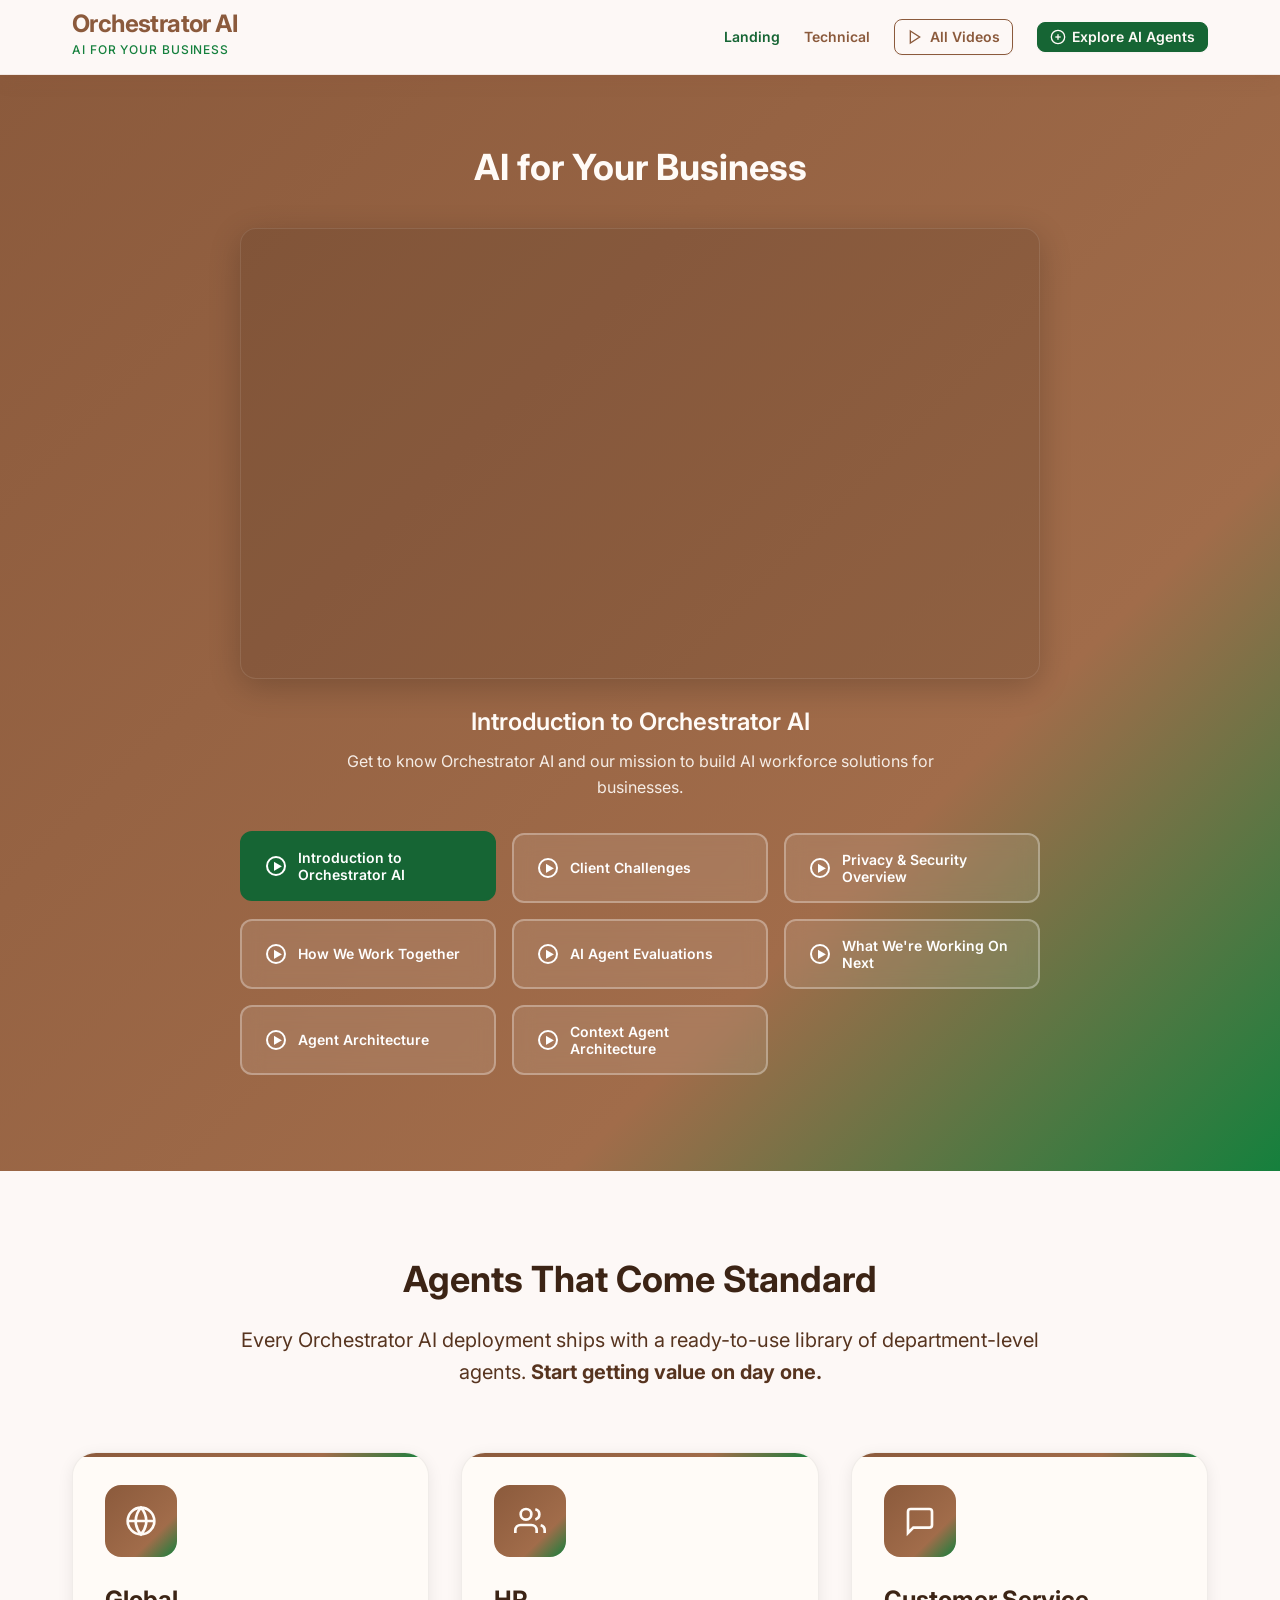
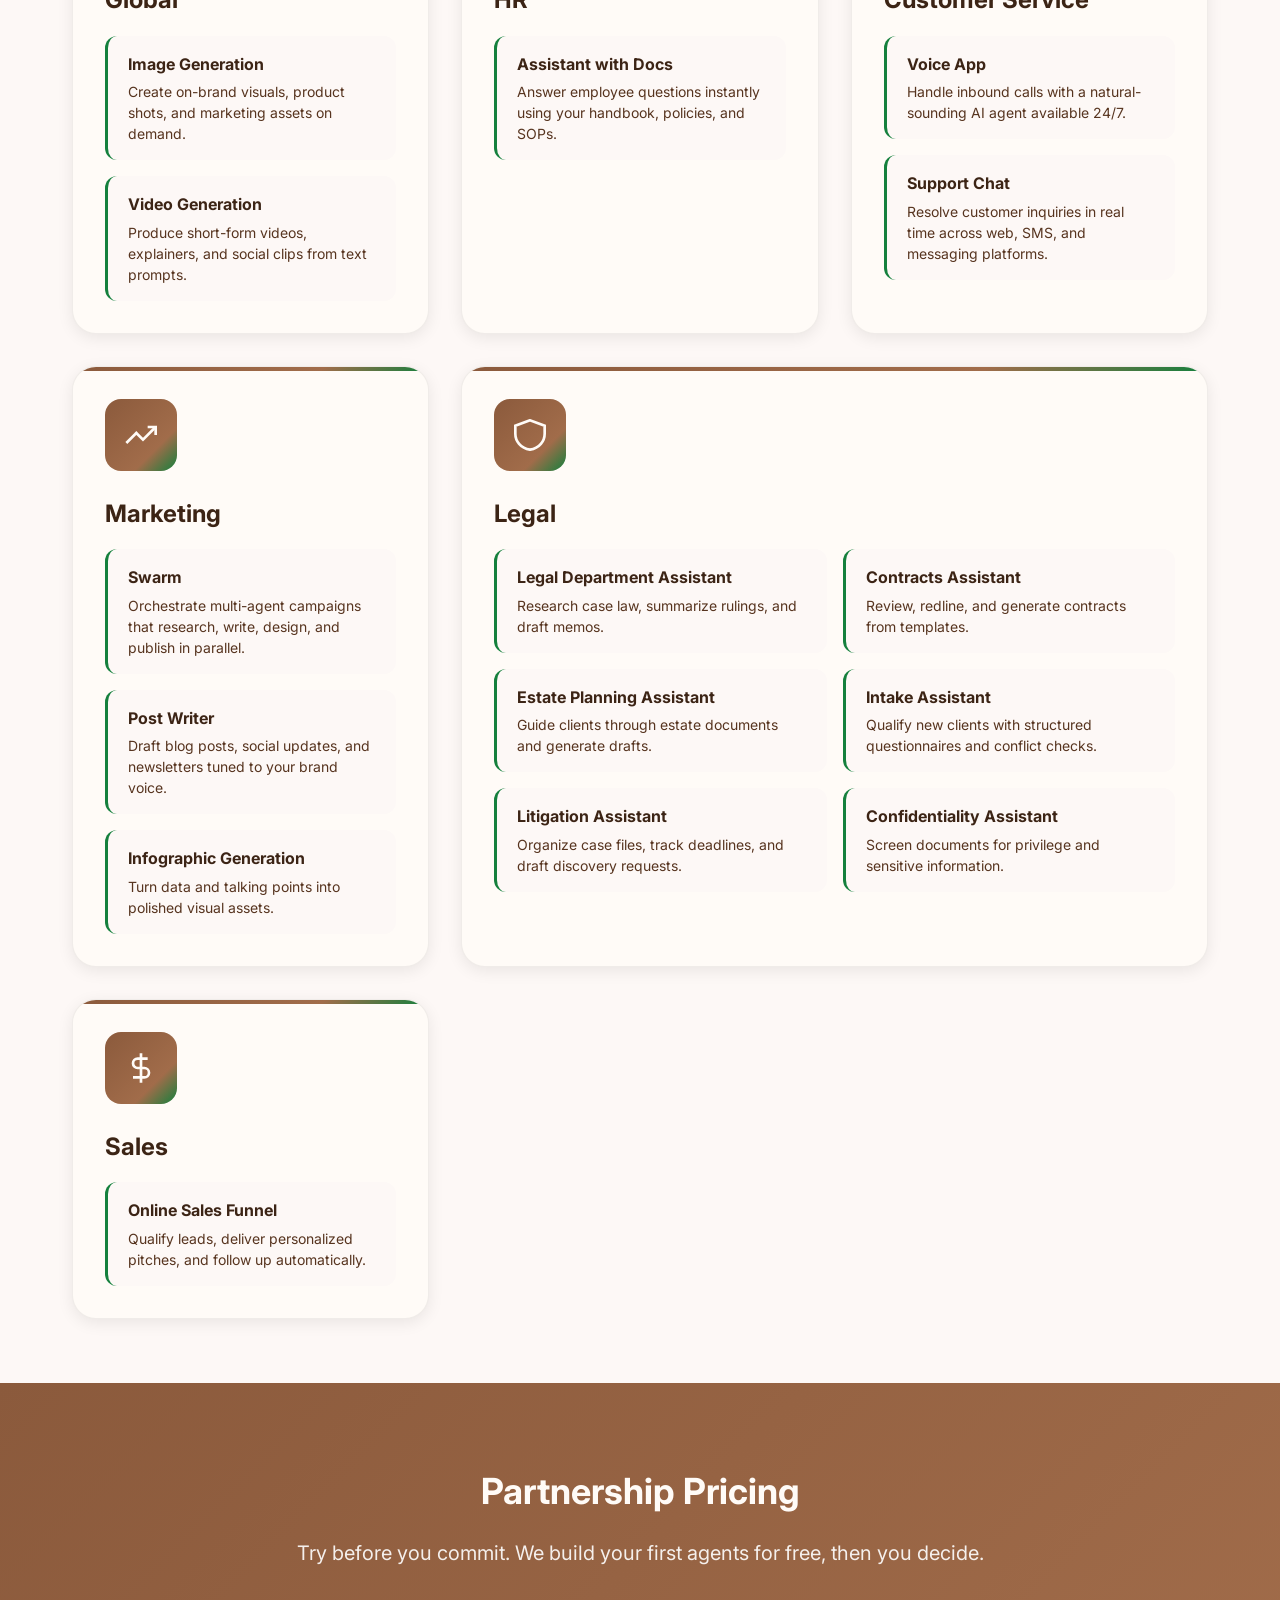
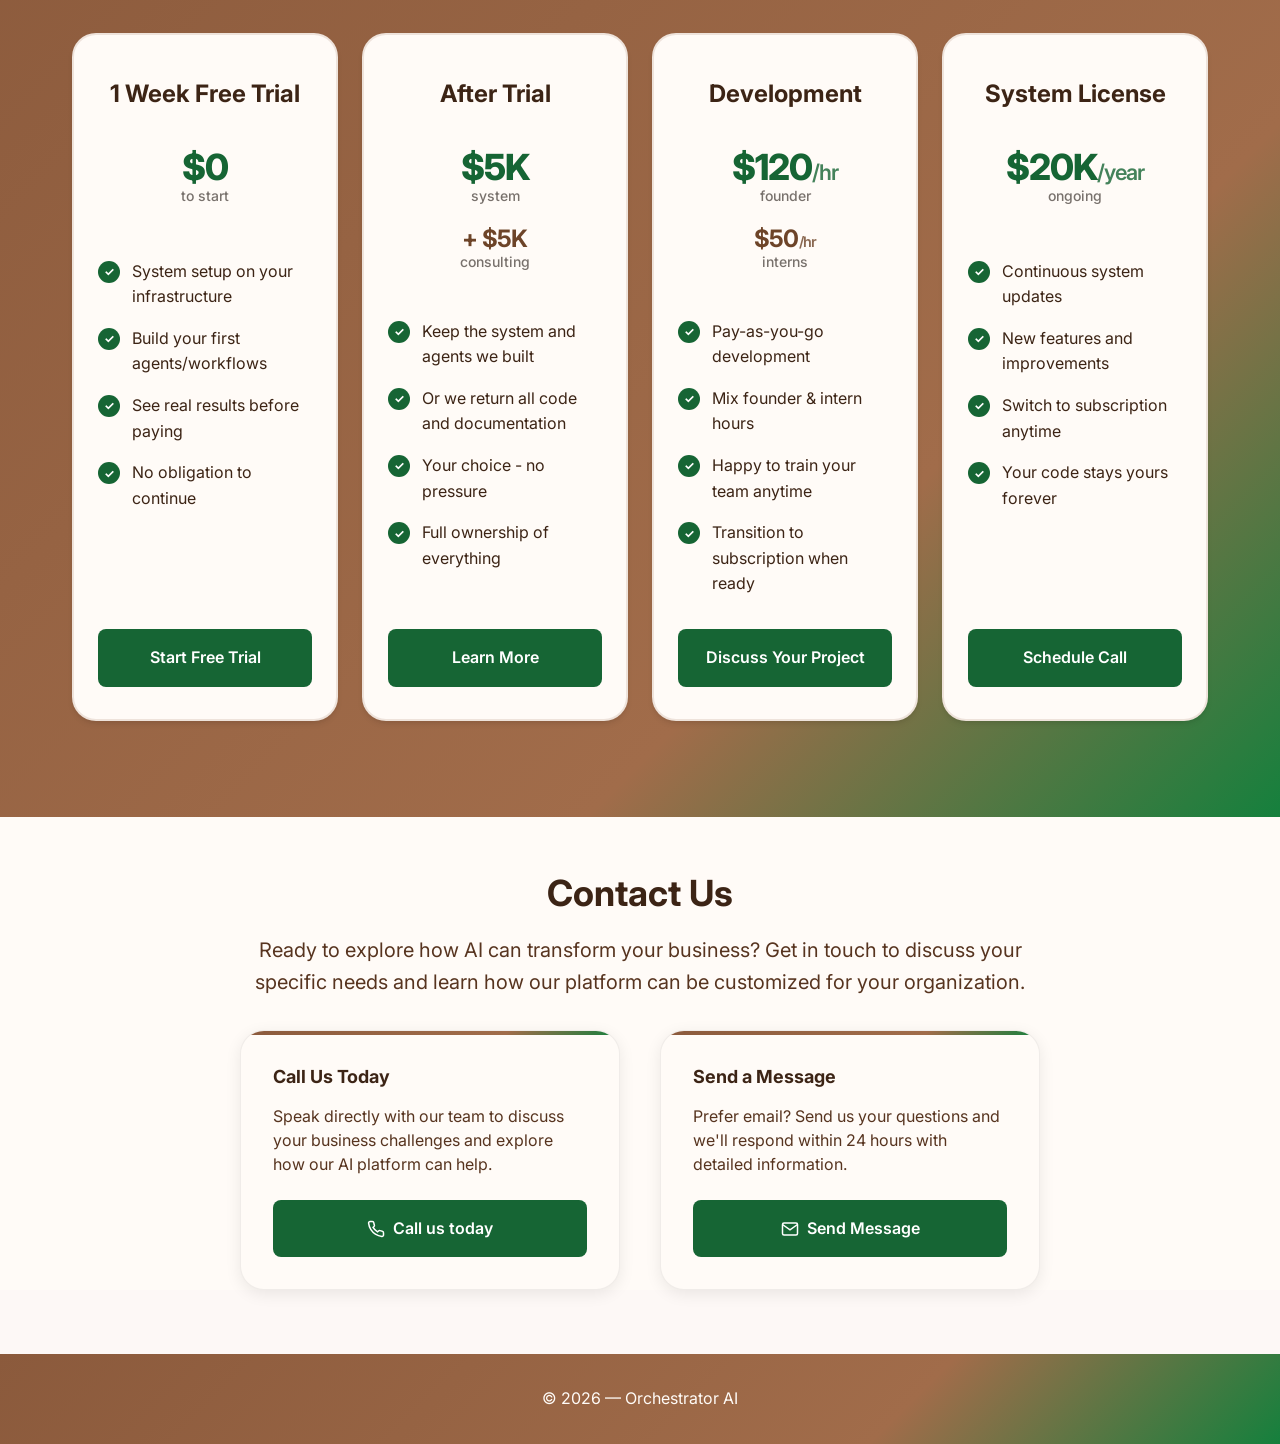
==== commit 392c030b: "deploy: landing page from 36838057" ====
--- a/index.html
+++ b/index.html
@@ -1,12 +1,11 @@
 <!DOCTYPE html><html lang="en"> <head><meta charset="UTF-8"><meta name="viewport" content="width=device-width, initial-scale=1.0"><meta name="description" content="Production-grade AI workforce platform for businesses. On-premise deployment, privacy-first, with intelligent agents that work for your team."><title>Orchestrator AI — AI for Your Business</title><link rel="icon" type="image/svg+xml" href="/favicon.svg"><link rel="stylesheet" href="/_astro/index.wTqC13aQ.css">
-<link rel="stylesheet" href="/_astro/index.U4zKkJmp.css"></head> <body>  <header class="landing-header" data-astro-cid-3ef6ksr2> <div class="header-content" data-astro-cid-3ef6ksr2> <a href="/" class="logo" data-astro-cid-3ef6ksr2> <h1 data-astro-cid-3ef6ksr2>Orchestrator AI</h1> <span class="tagline" data-astro-cid-3ef6ksr2>AI for Your Business</span> </a> <nav class="header-nav" data-astro-cid-3ef6ksr2> <a href="/" class="nav-link active" data-astro-cid-3ef6ksr2>Landing</a> <a href="/technical" class="nav-link" data-astro-cid-3ef6ksr2>Technical</a> <a href="/videos" class="nav-link outline-btn" data-astro-cid-3ef6ksr2> <svg width="16" height="16" viewBox="0 0 24 24" fill="none" stroke="currentColor" stroke-width="2" data-astro-cid-3ef6ksr2><polygon points="5 3 19 12 5 21 5 3" data-astro-cid-3ef6ksr2></polygon></svg>
+<link rel="stylesheet" href="/_astro/index.3kfZq3gZ.css"></head> <body>  <header class="landing-header" data-astro-cid-3ef6ksr2> <div class="header-content" data-astro-cid-3ef6ksr2> <a href="/" class="logo" data-astro-cid-3ef6ksr2> <h1 data-astro-cid-3ef6ksr2>Orchestrator AI</h1> <span class="tagline" data-astro-cid-3ef6ksr2>AI for Your Business</span> </a> <nav class="header-nav" data-astro-cid-3ef6ksr2> <a href="/" class="nav-link active" data-astro-cid-3ef6ksr2>Landing</a> <a href="/technical" class="nav-link" data-astro-cid-3ef6ksr2>Technical</a> <a href="/videos" class="nav-link outline-btn" data-astro-cid-3ef6ksr2> <svg width="16" height="16" viewBox="0 0 24 24" fill="none" stroke="currentColor" stroke-width="2" data-astro-cid-3ef6ksr2><polygon points="5 3 19 12 5 21 5 3" data-astro-cid-3ef6ksr2></polygon></svg>
 All Videos
 </a> <button class="nav-link outline-btn agent-ideas-btn" onclick="window.openAgentIdeas && window.openAgentIdeas()" data-astro-cid-3ef6ksr2> <svg width="16" height="16" viewBox="0 0 24 24" fill="none" stroke="currentColor" stroke-width="2" data-astro-cid-3ef6ksr2><circle cx="12" cy="12" r="10" data-astro-cid-3ef6ksr2></circle><line x1="12" y1="8" x2="12" y2="16" data-astro-cid-3ef6ksr2></line><line x1="8" y1="12" x2="16" y2="12" data-astro-cid-3ef6ksr2></line></svg>
 Explore AI Agents
-</button> </nav> </div> </header>   <section class="hero-section" data-astro-cid-j7pv25f6> <div class="hero-content landing-section" data-astro-cid-j7pv25f6> <div class="video-section" data-astro-cid-j7pv25f6> <h2 data-astro-cid-j7pv25f6>AI for Your Business</h2> <!-- Video Player --> <div class="video-container" id="video-player" data-astro-cid-j7pv25f6> <div class="video-wrapper" data-astro-cid-j7pv25f6> <iframe id="video-iframe" src="https://www.loom.com/embed/bcbb8a69a4cc4d3d8f85674958b5bfe2" frameborder="0" allowfullscreen title="Video Player" data-astro-cid-j7pv25f6></iframe> </div> </div> <!-- Video Info --> <div class="video-info" id="video-info" data-astro-cid-j7pv25f6>  <h3 id="video-title" data-astro-cid-j7pv25f6>Introduction to Orchestrator AI</h3> <p id="video-desc" data-astro-cid-j7pv25f6>Get to know Orchestrator AI and our mission to build AI workforce solutions for businesses.</p>  </div> <!-- Video Buttons --> <div class="video-buttons-grid" data-astro-cid-j7pv25f6> <button class="video-button active" data-url="https://www.loom.com/embed/bcbb8a69a4cc4d3d8f85674958b5bfe2" data-title="Introduction to Orchestrator AI" data-desc="Get to know Orchestrator AI and our mission to build AI workforce solutions for businesses." data-astro-cid-j7pv25f6> <span class="play-icon-wrapper" data-astro-cid-j7pv25f6>&#9654;</span> <span data-astro-cid-j7pv25f6>Introduction to Orchestrator AI</span> </button><button class="video-button" data-url="https://www.loom.com/embed/6c598a9a07454203b21ad3db3d0dfb3e" data-title="Client Challenges" data-desc="Understanding the challenges businesses face when adopting AI technology." data-astro-cid-j7pv25f6> <span class="play-icon-wrapper" data-astro-cid-j7pv25f6>&#9654;</span> <span data-astro-cid-j7pv25f6>Client Challenges</span> </button><button class="video-button" data-url="https://www.loom.com/embed/ff5bc018a69148dfa42ad733831bdb6c" data-title="Privacy &#38; Security Overview" data-desc="Learn about our on-premise deployment and privacy-first approach to AI workforce management." data-astro-cid-j7pv25f6> <span class="play-icon-wrapper" data-astro-cid-j7pv25f6>&#9654;</span> <span data-astro-cid-j7pv25f6>Privacy &amp; Security Overview</span> </button><button class="video-button" data-url="https://www.loom.com/embed/280a30c80a4c4533bc01ef8de2876424" data-title="How We Work Together" data-desc="Discover our collaborative approach and how we customize solutions for your specific business needs." data-astro-cid-j7pv25f6> <span class="play-icon-wrapper" data-astro-cid-j7pv25f6>&#9654;</span> <span data-astro-cid-j7pv25f6>How We Work Together</span> </button><button class="video-button" data-url="https://www.loom.com/embed/592bc517179247bd8e7a3c38e0a4413c" data-title="AI Agent Evaluations" data-desc="See how our AI agents evaluate and improve their performance through continuous learning." data-astro-cid-j7pv25f6> <span class="play-icon-wrapper" data-astro-cid-j7pv25f6>&#9654;</span> <span data-astro-cid-j7pv25f6>AI Agent Evaluations</span> </button><button class="video-button" data-url="https://www.loom.com/embed/b449f8d3a0f8470389facea3e30aaf87" data-title="What We're Working On Next" data-desc="See what exciting features and improvements we're building for the future." data-astro-cid-j7pv25f6> <span class="play-icon-wrapper" data-astro-cid-j7pv25f6>&#9654;</span> <span data-astro-cid-j7pv25f6>What We&#39;re Working On Next</span> </button><button class="video-button" data-url="https://www.loom.com/embed/f118083b1ec64233bfdaf872af7c46a6" data-title="Agent Architecture" data-desc="Explore our AI agent architecture and how we build intelligent workforce solutions." data-astro-cid-j7pv25f6> <span class="play-icon-wrapper" data-astro-cid-j7pv25f6>&#9654;</span> <span data-astro-cid-j7pv25f6>Agent Architecture</span> </button><button class="video-button" data-url="https://www.loom.com/embed/91342e23ec6544d4b59ed290b8a426b0" data-title="Context Agent Architecture" data-desc="Deep dive into our context agent architecture and how we manage intelligent context for AI workforce solutions." data-astro-cid-j7pv25f6> <span class="play-icon-wrapper" data-astro-cid-j7pv25f6>&#9654;</span> <span data-astro-cid-j7pv25f6>Context Agent Architecture</span> </button> </div> <!-- Demo Highlight Card --> </div> </div> </section>  <section id="company-advantage" class="small-company-section animate-on-scroll" data-astro-cid-j7pv25f6> <div class="landing-section" data-astro-cid-j7pv25f6> <div class="section-header" data-astro-cid-j7pv25f6> <h2 data-astro-cid-j7pv25f6>Why Your Company Wins with AI</h2> <p class="section-subtitle" data-astro-cid-j7pv25f6>
-While big companies focus on efficiency, your company can use AI for something far more powerful:
-<strong data-astro-cid-j7pv25f6>growth of opportunity</strong>.
-</p> </div> <div class="advantage-grid" data-astro-cid-j7pv25f6> <div class="advantage-card" data-astro-cid-j7pv25f6> <div class="advantage-icon" data-astro-cid-j7pv25f6> <svg width="32" height="32" viewBox="0 0 24 24" fill="none" stroke="currentColor" stroke-width="2" data-astro-cid-j7pv25f6><polyline points="23 6 13.5 15.5 8.5 10.5 1 18" data-astro-cid-j7pv25f6></polyline><polyline points="17 6 23 6 23 12" data-astro-cid-j7pv25f6></polyline></svg> </div> <h3 data-astro-cid-j7pv25f6>Growth vs Efficiency Mindset</h3> <p data-astro-cid-j7pv25f6><strong data-astro-cid-j7pv25f6>Big companies:</strong> "How can AI make our existing processes 10% faster?"<br data-astro-cid-j7pv25f6><strong data-astro-cid-j7pv25f6>Your company:</strong> "What new opportunities can AI unlock that we never had before?"</p> <div class="advantage-example" data-astro-cid-j7pv25f6><span class="example-label" data-astro-cid-j7pv25f6>Example:</span><span class="example-text" data-astro-cid-j7pv25f6>A marketing agency uses AI to offer 24/7 customer service, creating a competitive advantage that big agencies can't match.</span></div> </div> <div class="advantage-card" data-astro-cid-j7pv25f6> <div class="advantage-icon" data-astro-cid-j7pv25f6> <svg width="32" height="32" viewBox="0 0 24 24" fill="none" stroke="currentColor" stroke-width="2" data-astro-cid-j7pv25f6><line x1="9" y1="18" x2="15" y2="18" data-astro-cid-j7pv25f6></line><line x1="10" y1="22" x2="14" y2="22" data-astro-cid-j7pv25f6></line><path d="M15.09 14c.18-.98.65-1.74 1.41-2.5A4.65 4.65 0 0 0 18 8 6 6 0 0 0 6 8c0 1 .23 2.23 1.5 3.5A4.61 4.61 0 0 1 8.91 14" data-astro-cid-j7pv25f6></path></svg> </div> <h3 data-astro-cid-j7pv25f6>Innovation vs Risk Aversion</h3> <p data-astro-cid-j7pv25f6><strong data-astro-cid-j7pv25f6>Big companies:</strong> Innovation committees, months of approval processes, "proven solutions only"<br data-astro-cid-j7pv25f6><strong data-astro-cid-j7pv25f6>Your company:</strong> "Let's try this tomorrow and see what happens"</p> <div class="advantage-example" data-astro-cid-j7pv25f6><span class="example-label" data-astro-cid-j7pv25f6>Example:</span><span class="example-text" data-astro-cid-j7pv25f6>A law firm deploys AI contract review in a week, while big firms spend months evaluating "enterprise solutions."</span></div> </div> <div class="advantage-card" data-astro-cid-j7pv25f6> <div class="advantage-icon" data-astro-cid-j7pv25f6> <svg width="32" height="32" viewBox="0 0 24 24" fill="none" stroke="currentColor" stroke-width="2" data-astro-cid-j7pv25f6><polygon points="13 2 3 14 12 14 11 22 21 10 12 10 13 2" data-astro-cid-j7pv25f6></polygon></svg> </div> <h3 data-astro-cid-j7pv25f6>Speed of Implementation</h3> <p data-astro-cid-j7pv25f6><strong data-astro-cid-j7pv25f6>Big companies:</strong> 18-month AI rollouts, vendor lock-in<br data-astro-cid-j7pv25f6><strong data-astro-cid-j7pv25f6>Your company:</strong> Deploy in days, customize in hours, "let's see what works"</p> <div class="advantage-example" data-astro-cid-j7pv25f6><span class="example-label" data-astro-cid-j7pv25f6>Example:</span><span class="example-text" data-astro-cid-j7pv25f6>A restaurant chain adds AI-powered inventory management in a weekend, while big chains plan for years.</span></div> </div> <div class="advantage-card" data-astro-cid-j7pv25f6> <div class="advantage-icon" data-astro-cid-j7pv25f6> <svg width="32" height="32" viewBox="0 0 24 24" fill="none" stroke="currentColor" stroke-width="2" data-astro-cid-j7pv25f6><path d="M17 21v-2a4 4 0 0 0-4-4H5a4 4 0 0 0-4 4v2" data-astro-cid-j7pv25f6></path><circle cx="9" cy="7" r="4" data-astro-cid-j7pv25f6></circle><path d="M23 21v-2a4 4 0 0 0-3-3.87" data-astro-cid-j7pv25f6></path><path d="M16 3.13a4 4 0 0 1 0 7.75" data-astro-cid-j7pv25f6></path></svg> </div> <h3 data-astro-cid-j7pv25f6>Personal + AI = Unstoppable</h3> <p data-astro-cid-j7pv25f6><strong data-astro-cid-j7pv25f6>Big companies:</strong> "Replace human interaction with AI"<br data-astro-cid-j7pv25f6><strong data-astro-cid-j7pv25f6>Your company:</strong> "Use AI to make our human touch even more valuable"</p> <div class="advantage-example" data-astro-cid-j7pv25f6><span class="example-label" data-astro-cid-j7pv25f6>Example:</span><span class="example-text" data-astro-cid-j7pv25f6>A consulting firm uses AI for research and analysis, then delivers personalized insights that big firms can't match.</span></div> </div> <div class="advantage-card" data-astro-cid-j7pv25f6> <div class="advantage-icon" data-astro-cid-j7pv25f6> <svg width="32" height="32" viewBox="0 0 24 24" fill="none" stroke="currentColor" stroke-width="2" data-astro-cid-j7pv25f6><path d="M4 15s1-1 4-1 5 2 8 2 4-1 4-1V3s-1 1-4 1-5-2-8-2-4 1-4 1z" data-astro-cid-j7pv25f6></path><line x1="4" y1="22" x2="4" y2="15" data-astro-cid-j7pv25f6></line></svg> </div> <h3 data-astro-cid-j7pv25f6>American Labor Advantage</h3> <p data-astro-cid-j7pv25f6><strong data-astro-cid-j7pv25f6>Big companies:</strong> "Outsource to the cheapest global workforce"<br data-astro-cid-j7pv25f6><strong data-astro-cid-j7pv25f6>Your company:</strong> "Work with native English speakers in your timezone"</p> <div class="advantage-example" data-astro-cid-j7pv25f6><span class="example-label" data-astro-cid-j7pv25f6>Example:</span><span class="example-text" data-astro-cid-j7pv25f6>No language barriers, no timezone delays, no cultural miscommunications. Just clear communication and immediate responses during your business hours.</span></div> </div> <div class="advantage-card" data-astro-cid-j7pv25f6> <div class="advantage-icon" data-astro-cid-j7pv25f6> <svg width="32" height="32" viewBox="0 0 24 24" fill="none" stroke="currentColor" stroke-width="2" data-astro-cid-j7pv25f6><path d="M22 10v6M2 10l10-5 10 5-10 5z" data-astro-cid-j7pv25f6></path><path d="M6 12v5c3 3 9 3 12 0v-5" data-astro-cid-j7pv25f6></path></svg> </div> <h3 data-astro-cid-j7pv25f6>Family-First Mentorship</h3> <p data-astro-cid-j7pv25f6><strong data-astro-cid-j7pv25f6>Big companies:</strong> "Hire the cheapest talent, maximize profit margins"<br data-astro-cid-j7pv25f6><strong data-astro-cid-j7pv25f6>Your company:</strong> "Invest in people, build lasting relationships"</p> <div class="advantage-example" data-astro-cid-j7pv25f6><span class="example-label" data-astro-cid-j7pv25f6>Example:</span><span class="example-text" data-astro-cid-j7pv25f6>We hire and mentor family members and local talent, creating a team that's personally invested in your success.</span></div> </div> <div class="advantage-card" data-astro-cid-j7pv25f6> <div class="advantage-icon" data-astro-cid-j7pv25f6> <svg width="32" height="32" viewBox="0 0 24 24" fill="none" stroke="currentColor" stroke-width="2" data-astro-cid-j7pv25f6><path d="M1 12s4-8 11-8 11 8 11 8-4 8-11 8-11-8-11-8z" data-astro-cid-j7pv25f6></path><circle cx="12" cy="12" r="3" data-astro-cid-j7pv25f6></circle></svg> </div> <h3 data-astro-cid-j7pv25f6>AI Realism vs Hype</h3> <p data-astro-cid-j7pv25f6><strong data-astro-cid-j7pv25f6>Big companies:</strong> "AI will solve everything! Revolutionary disruption!"<br data-astro-cid-j7pv25f6><strong data-astro-cid-j7pv25f6>Your company:</strong> "Here's what AI can actually do for your specific problems"</p> <div class="advantage-example" data-astro-cid-j7pv25f6><span class="example-label" data-astro-cid-j7pv25f6>Example:</span><span class="example-text" data-astro-cid-j7pv25f6>No VC-driven hype cycles or impossible promises. Just honest assessments of what AI can and can't do, with realistic timelines.</span></div> </div> <div class="advantage-card" data-astro-cid-j7pv25f6> <div class="advantage-icon" data-astro-cid-j7pv25f6> <svg width="32" height="32" viewBox="0 0 24 24" fill="none" stroke="currentColor" stroke-width="2" data-astro-cid-j7pv25f6><path d="M6 3h12l4 6-10 13L2 9z" data-astro-cid-j7pv25f6></path></svg> </div> <h3 data-astro-cid-j7pv25f6>Exclusive Attention</h3> <p data-astro-cid-j7pv25f6><strong data-astro-cid-j7pv25f6>Big companies:</strong> "You're one of thousands of clients competing for support"<br data-astro-cid-j7pv25f6><strong data-astro-cid-j7pv25f6>Your company:</strong> "You're one of 5-10 partners getting our full focus"</p> <div class="advantage-example" data-astro-cid-j7pv25f6><span class="example-label" data-astro-cid-j7pv25f6>Example:</span><span class="example-text" data-astro-cid-j7pv25f6>No waiting in support queues or competing for developer time. You get direct access to the founder and immediate attention to your needs.</span></div> </div> </div> </div> </section>  <section id="pricing" class="pricing-section animate-on-scroll" data-astro-cid-j7pv25f6> <div class="landing-section" data-astro-cid-j7pv25f6> <div class="section-header" data-astro-cid-j7pv25f6> <h2 data-astro-cid-j7pv25f6>Partnership Pricing</h2> <p class="section-subtitle" data-astro-cid-j7pv25f6>Try before you commit. We build your first agents for free, then you decide.</p> </div> <div class="pricing-grid" data-astro-cid-j7pv25f6> <div class="pricing-card" data-astro-cid-j7pv25f6> <h3 class="package-title" data-astro-cid-j7pv25f6>1 Week Free Trial</h3> <div class="price-container" data-astro-cid-j7pv25f6><span class="package-price" data-astro-cid-j7pv25f6>$0</span><span class="price-tag" data-astro-cid-j7pv25f6>to start</span></div> <ul class="package-features" data-astro-cid-j7pv25f6><li data-astro-cid-j7pv25f6><span class="check-icon" data-astro-cid-j7pv25f6>&#10003;</span><span data-astro-cid-j7pv25f6>System setup on your infrastructure</span></li><li data-astro-cid-j7pv25f6><span class="check-icon" data-astro-cid-j7pv25f6>&#10003;</span><span data-astro-cid-j7pv25f6>Build your first agents/workflows</span></li><li data-astro-cid-j7pv25f6><span class="check-icon" data-astro-cid-j7pv25f6>&#10003;</span><span data-astro-cid-j7pv25f6>See real results before paying</span></li><li data-astro-cid-j7pv25f6><span class="check-icon" data-astro-cid-j7pv25f6>&#10003;</span><span data-astro-cid-j7pv25f6>No obligation to continue</span></li></ul> <a href="https://calendly.com/orchestrator-ai/founding-partner-consultation" target="_blank" class="cta-button primary" data-astro-cid-j7pv25f6>Start Free Trial</a> </div> <div class="pricing-card" data-astro-cid-j7pv25f6> <h3 class="package-title" data-astro-cid-j7pv25f6>After Trial</h3> <div class="price-container" data-astro-cid-j7pv25f6><span class="package-price" data-astro-cid-j7pv25f6>$5K</span><span class="price-tag" data-astro-cid-j7pv25f6>system</span></div> <div class="price-container secondary" data-astro-cid-j7pv25f6><span class="package-price secondary" data-astro-cid-j7pv25f6>+ $5K</span><span class="price-tag" data-astro-cid-j7pv25f6>consulting</span></div> <ul class="package-features" data-astro-cid-j7pv25f6><li data-astro-cid-j7pv25f6><span class="check-icon" data-astro-cid-j7pv25f6>&#10003;</span><span data-astro-cid-j7pv25f6>Keep the system and agents we built</span></li><li data-astro-cid-j7pv25f6><span class="check-icon" data-astro-cid-j7pv25f6>&#10003;</span><span data-astro-cid-j7pv25f6>Or we return all code and documentation</span></li><li data-astro-cid-j7pv25f6><span class="check-icon" data-astro-cid-j7pv25f6>&#10003;</span><span data-astro-cid-j7pv25f6>Your choice - no pressure</span></li><li data-astro-cid-j7pv25f6><span class="check-icon" data-astro-cid-j7pv25f6>&#10003;</span><span data-astro-cid-j7pv25f6>Full ownership of everything</span></li></ul> <a href="https://calendly.com/orchestrator-ai/founding-partner-consultation" target="_blank" class="cta-button" data-astro-cid-j7pv25f6>Learn More</a> </div> <div class="pricing-card" data-astro-cid-j7pv25f6> <h3 class="package-title" data-astro-cid-j7pv25f6>Development</h3> <div class="price-container" data-astro-cid-j7pv25f6><span class="package-price" data-astro-cid-j7pv25f6>$120<span class="price-unit" data-astro-cid-j7pv25f6>/hr</span></span><span class="price-tag" data-astro-cid-j7pv25f6>Founder</span></div> <div class="price-container secondary" data-astro-cid-j7pv25f6><span class="package-price secondary" data-astro-cid-j7pv25f6>$50<span class="price-unit" data-astro-cid-j7pv25f6>/hr</span></span><span class="price-tag" data-astro-cid-j7pv25f6>Interns</span></div> <ul class="package-features" data-astro-cid-j7pv25f6><li data-astro-cid-j7pv25f6><span class="check-icon" data-astro-cid-j7pv25f6>&#10003;</span><span data-astro-cid-j7pv25f6>Pay-as-you-go development</span></li><li data-astro-cid-j7pv25f6><span class="check-icon" data-astro-cid-j7pv25f6>&#10003;</span><span data-astro-cid-j7pv25f6>Mix founder &amp; intern hours</span></li><li data-astro-cid-j7pv25f6><span class="check-icon" data-astro-cid-j7pv25f6>&#10003;</span><span data-astro-cid-j7pv25f6>Happy to train your team anytime</span></li><li data-astro-cid-j7pv25f6><span class="check-icon" data-astro-cid-j7pv25f6>&#10003;</span><span data-astro-cid-j7pv25f6>Transition to subscription when ready</span></li></ul> <a href="https://calendly.com/orchestrator-ai/founding-partner-consultation" target="_blank" class="cta-button" data-astro-cid-j7pv25f6>Discuss Your Project</a> </div> <div class="pricing-card" data-astro-cid-j7pv25f6> <h3 class="package-title" data-astro-cid-j7pv25f6>System License</h3> <div class="price-container" data-astro-cid-j7pv25f6><span class="package-price" data-astro-cid-j7pv25f6>$20K<span class="price-unit" data-astro-cid-j7pv25f6>/year</span></span><span class="price-tag" data-astro-cid-j7pv25f6>ongoing</span></div> <ul class="package-features" data-astro-cid-j7pv25f6><li data-astro-cid-j7pv25f6><span class="check-icon" data-astro-cid-j7pv25f6>&#10003;</span><span data-astro-cid-j7pv25f6>Continuous system updates</span></li><li data-astro-cid-j7pv25f6><span class="check-icon" data-astro-cid-j7pv25f6>&#10003;</span><span data-astro-cid-j7pv25f6>New features and improvements</span></li><li data-astro-cid-j7pv25f6><span class="check-icon" data-astro-cid-j7pv25f6>&#10003;</span><span data-astro-cid-j7pv25f6>Switch to subscription anytime</span></li><li data-astro-cid-j7pv25f6><span class="check-icon" data-astro-cid-j7pv25f6>&#10003;</span><span data-astro-cid-j7pv25f6>Your code stays yours forever</span></li></ul> <a href="https://calendly.com/orchestrator-ai/founding-partner-consultation" target="_blank" class="cta-button" data-astro-cid-j7pv25f6>Schedule Call</a> </div> </div> </div> </section>  <section id="cta-section" class="cta-section" data-astro-cid-j7pv25f6> <div class="landing-section" data-astro-cid-j7pv25f6> <div class="cta-content" data-astro-cid-j7pv25f6> <h2 data-astro-cid-j7pv25f6>Contact Us</h2> <p class="cta-subtitle" data-astro-cid-j7pv25f6>Ready to explore how AI can transform your business? Get in touch to discuss your specific needs and learn how our platform can be customized for your organization.</p> <div class="cta-options" data-astro-cid-j7pv25f6> <div class="cta-option" data-astro-cid-j7pv25f6> <h3 data-astro-cid-j7pv25f6>Call Us Today</h3> <p data-astro-cid-j7pv25f6>Speak directly with our team to discuss your business challenges and explore how our AI platform can help.</p> <a href="tel:+17632200146" class="cta-button primary" data-astro-cid-j7pv25f6> <svg width="18" height="18" viewBox="0 0 24 24" fill="none" stroke="currentColor" stroke-width="2" data-astro-cid-j7pv25f6><path d="M22 16.92v3a2 2 0 0 1-2.18 2 19.79 19.79 0 0 1-8.63-3.07 19.5 19.5 0 0 1-6-6 19.79 19.79 0 0 1-3.07-8.67A2 2 0 0 1 4.11 2h3a2 2 0 0 1 2 1.72 12.84 12.84 0 0 0 .7 2.81 2 2 0 0 1-.45 2.11L8.09 9.91a16 16 0 0 0 6 6l1.27-1.27a2 2 0 0 1 2.11-.45 12.84 12.84 0 0 0 2.81.7A2 2 0 0 1 22 16.92z" data-astro-cid-j7pv25f6></path></svg>
+</button> </nav> </div> </header>   <section class="hero-section" data-astro-cid-j7pv25f6> <div class="hero-content landing-section" data-astro-cid-j7pv25f6> <div class="video-section" data-astro-cid-j7pv25f6> <h2 data-astro-cid-j7pv25f6>AI for Your Business</h2> <!-- Video Player --> <div class="video-container" id="video-player" data-astro-cid-j7pv25f6> <div class="video-wrapper" data-astro-cid-j7pv25f6> <iframe id="video-iframe" src="https://www.loom.com/embed/bcbb8a69a4cc4d3d8f85674958b5bfe2" frameborder="0" allowfullscreen title="Video Player" data-astro-cid-j7pv25f6></iframe> </div> </div> <!-- Video Info --> <div class="video-info" id="video-info" data-astro-cid-j7pv25f6>  <h3 id="video-title" data-astro-cid-j7pv25f6>Introduction to Orchestrator AI</h3> <p id="video-desc" data-astro-cid-j7pv25f6>Get to know Orchestrator AI and our mission to build AI workforce solutions for businesses.</p>  </div> <!-- Video Buttons --> <div class="video-buttons-grid" data-astro-cid-j7pv25f6> <button class="video-button active" data-url="https://www.loom.com/embed/bcbb8a69a4cc4d3d8f85674958b5bfe2" data-title="Introduction to Orchestrator AI" data-desc="Get to know Orchestrator AI and our mission to build AI workforce solutions for businesses." data-astro-cid-j7pv25f6> <span class="play-icon-wrapper" data-astro-cid-j7pv25f6>&#9654;</span> <span data-astro-cid-j7pv25f6>Introduction to Orchestrator AI</span> </button><button class="video-button" data-url="https://www.loom.com/embed/6c598a9a07454203b21ad3db3d0dfb3e" data-title="Client Challenges" data-desc="Understanding the challenges businesses face when adopting AI technology." data-astro-cid-j7pv25f6> <span class="play-icon-wrapper" data-astro-cid-j7pv25f6>&#9654;</span> <span data-astro-cid-j7pv25f6>Client Challenges</span> </button><button class="video-button" data-url="https://www.loom.com/embed/ff5bc018a69148dfa42ad733831bdb6c" data-title="Privacy &#38; Security Overview" data-desc="Learn about our on-premise deployment and privacy-first approach to AI workforce management." data-astro-cid-j7pv25f6> <span class="play-icon-wrapper" data-astro-cid-j7pv25f6>&#9654;</span> <span data-astro-cid-j7pv25f6>Privacy &amp; Security Overview</span> </button><button class="video-button" data-url="https://www.loom.com/embed/280a30c80a4c4533bc01ef8de2876424" data-title="How We Work Together" data-desc="Discover our collaborative approach and how we customize solutions for your specific business needs." data-astro-cid-j7pv25f6> <span class="play-icon-wrapper" data-astro-cid-j7pv25f6>&#9654;</span> <span data-astro-cid-j7pv25f6>How We Work Together</span> </button><button class="video-button" data-url="https://www.loom.com/embed/592bc517179247bd8e7a3c38e0a4413c" data-title="AI Agent Evaluations" data-desc="See how our AI agents evaluate and improve their performance through continuous learning." data-astro-cid-j7pv25f6> <span class="play-icon-wrapper" data-astro-cid-j7pv25f6>&#9654;</span> <span data-astro-cid-j7pv25f6>AI Agent Evaluations</span> </button><button class="video-button" data-url="https://www.loom.com/embed/b449f8d3a0f8470389facea3e30aaf87" data-title="What We're Working On Next" data-desc="See what exciting features and improvements we're building for the future." data-astro-cid-j7pv25f6> <span class="play-icon-wrapper" data-astro-cid-j7pv25f6>&#9654;</span> <span data-astro-cid-j7pv25f6>What We&#39;re Working On Next</span> </button><button class="video-button" data-url="https://www.loom.com/embed/f118083b1ec64233bfdaf872af7c46a6" data-title="Agent Architecture" data-desc="Explore our AI agent architecture and how we build intelligent workforce solutions." data-astro-cid-j7pv25f6> <span class="play-icon-wrapper" data-astro-cid-j7pv25f6>&#9654;</span> <span data-astro-cid-j7pv25f6>Agent Architecture</span> </button><button class="video-button" data-url="https://www.loom.com/embed/91342e23ec6544d4b59ed290b8a426b0" data-title="Context Agent Architecture" data-desc="Deep dive into our context agent architecture and how we manage intelligent context for AI workforce solutions." data-astro-cid-j7pv25f6> <span class="play-icon-wrapper" data-astro-cid-j7pv25f6>&#9654;</span> <span data-astro-cid-j7pv25f6>Context Agent Architecture</span> </button> </div> <!-- Demo Highlight Card --> </div> </div> </section>  <section id="included-agents" class="agents-section animate-on-scroll" data-astro-cid-j7pv25f6> <div class="landing-section" data-astro-cid-j7pv25f6> <div class="section-header" data-astro-cid-j7pv25f6> <h2 data-astro-cid-j7pv25f6>Agents That Come Standard</h2> <p class="section-subtitle" data-astro-cid-j7pv25f6>
+Every Orchestrator AI deployment ships with a ready-to-use library of department-level agents.
+<strong data-astro-cid-j7pv25f6>Start getting value on day one.</strong> </p> </div> <div class="agents-grid" data-astro-cid-j7pv25f6> <!-- Global --> <div class="agent-dept-card" data-astro-cid-j7pv25f6> <div class="agent-dept-icon" data-astro-cid-j7pv25f6> <svg width="32" height="32" viewBox="0 0 24 24" fill="none" stroke="currentColor" stroke-width="2" data-astro-cid-j7pv25f6><circle cx="12" cy="12" r="10" data-astro-cid-j7pv25f6></circle><line x1="2" y1="12" x2="22" y2="12" data-astro-cid-j7pv25f6></line><path d="M12 2a15.3 15.3 0 0 1 4 10 15.3 15.3 0 0 1-4 10 15.3 15.3 0 0 1-4-10 15.3 15.3 0 0 1 4-10z" data-astro-cid-j7pv25f6></path></svg> </div> <h3 data-astro-cid-j7pv25f6>Global</h3> <ul class="agent-list" data-astro-cid-j7pv25f6> <li data-astro-cid-j7pv25f6> <span class="agent-name" data-astro-cid-j7pv25f6>Image Generation</span> <span class="agent-desc" data-astro-cid-j7pv25f6>Create on-brand visuals, product shots, and marketing assets on demand.</span> </li> <li data-astro-cid-j7pv25f6> <span class="agent-name" data-astro-cid-j7pv25f6>Video Generation</span> <span class="agent-desc" data-astro-cid-j7pv25f6>Produce short-form videos, explainers, and social clips from text prompts.</span> </li> </ul> </div> <!-- HR --> <div class="agent-dept-card" data-astro-cid-j7pv25f6> <div class="agent-dept-icon" data-astro-cid-j7pv25f6> <svg width="32" height="32" viewBox="0 0 24 24" fill="none" stroke="currentColor" stroke-width="2" data-astro-cid-j7pv25f6><path d="M17 21v-2a4 4 0 0 0-4-4H5a4 4 0 0 0-4 4v2" data-astro-cid-j7pv25f6></path><circle cx="9" cy="7" r="4" data-astro-cid-j7pv25f6></circle><path d="M23 21v-2a4 4 0 0 0-3-3.87" data-astro-cid-j7pv25f6></path><path d="M16 3.13a4 4 0 0 1 0 7.75" data-astro-cid-j7pv25f6></path></svg> </div> <h3 data-astro-cid-j7pv25f6>HR</h3> <ul class="agent-list" data-astro-cid-j7pv25f6> <li data-astro-cid-j7pv25f6> <span class="agent-name" data-astro-cid-j7pv25f6>Assistant with Docs</span> <span class="agent-desc" data-astro-cid-j7pv25f6>Answer employee questions instantly using your handbook, policies, and SOPs.</span> </li> </ul> </div> <!-- Customer Service --> <div class="agent-dept-card" data-astro-cid-j7pv25f6> <div class="agent-dept-icon" data-astro-cid-j7pv25f6> <svg width="32" height="32" viewBox="0 0 24 24" fill="none" stroke="currentColor" stroke-width="2" data-astro-cid-j7pv25f6><path d="M21 15a2 2 0 0 1-2 2H7l-4 4V5a2 2 0 0 1 2-2h14a2 2 0 0 1 2 2z" data-astro-cid-j7pv25f6></path></svg> </div> <h3 data-astro-cid-j7pv25f6>Customer Service</h3> <ul class="agent-list" data-astro-cid-j7pv25f6> <li data-astro-cid-j7pv25f6> <span class="agent-name" data-astro-cid-j7pv25f6>Voice App</span> <span class="agent-desc" data-astro-cid-j7pv25f6>Handle inbound calls with a natural-sounding AI agent available 24/7.</span> </li> <li data-astro-cid-j7pv25f6> <span class="agent-name" data-astro-cid-j7pv25f6>Support Chat</span> <span class="agent-desc" data-astro-cid-j7pv25f6>Resolve customer inquiries in real time across web, SMS, and messaging platforms.</span> </li> </ul> </div> <!-- Marketing --> <div class="agent-dept-card" data-astro-cid-j7pv25f6> <div class="agent-dept-icon" data-astro-cid-j7pv25f6> <svg width="32" height="32" viewBox="0 0 24 24" fill="none" stroke="currentColor" stroke-width="2" data-astro-cid-j7pv25f6><polyline points="23 6 13.5 15.5 8.5 10.5 1 18" data-astro-cid-j7pv25f6></polyline><polyline points="17 6 23 6 23 12" data-astro-cid-j7pv25f6></polyline></svg> </div> <h3 data-astro-cid-j7pv25f6>Marketing</h3> <ul class="agent-list" data-astro-cid-j7pv25f6> <li data-astro-cid-j7pv25f6> <span class="agent-name" data-astro-cid-j7pv25f6>Swarm</span> <span class="agent-desc" data-astro-cid-j7pv25f6>Orchestrate multi-agent campaigns that research, write, design, and publish in parallel.</span> </li> <li data-astro-cid-j7pv25f6> <span class="agent-name" data-astro-cid-j7pv25f6>Post Writer</span> <span class="agent-desc" data-astro-cid-j7pv25f6>Draft blog posts, social updates, and newsletters tuned to your brand voice.</span> </li> <li data-astro-cid-j7pv25f6> <span class="agent-name" data-astro-cid-j7pv25f6>Infographic Generation</span> <span class="agent-desc" data-astro-cid-j7pv25f6>Turn data and talking points into polished visual assets.</span> </li> </ul> </div> <!-- Legal --> <div class="agent-dept-card agent-dept-card--wide" data-astro-cid-j7pv25f6> <div class="agent-dept-icon" data-astro-cid-j7pv25f6> <svg width="32" height="32" viewBox="0 0 24 24" fill="none" stroke="currentColor" stroke-width="2" data-astro-cid-j7pv25f6><path d="M12 1L1 5v6c0 5.55 3.84 10.74 11 12 7.16-1.26 11-6.45 11-12V5L12 1z" data-astro-cid-j7pv25f6></path></svg> </div> <h3 data-astro-cid-j7pv25f6>Legal</h3> <ul class="agent-list agent-list--two-col" data-astro-cid-j7pv25f6> <li data-astro-cid-j7pv25f6> <span class="agent-name" data-astro-cid-j7pv25f6>Legal Department Assistant</span> <span class="agent-desc" data-astro-cid-j7pv25f6>Research case law, summarize rulings, and draft memos.</span> </li> <li data-astro-cid-j7pv25f6> <span class="agent-name" data-astro-cid-j7pv25f6>Contracts Assistant</span> <span class="agent-desc" data-astro-cid-j7pv25f6>Review, redline, and generate contracts from templates.</span> </li> <li data-astro-cid-j7pv25f6> <span class="agent-name" data-astro-cid-j7pv25f6>Estate Planning Assistant</span> <span class="agent-desc" data-astro-cid-j7pv25f6>Guide clients through estate documents and generate drafts.</span> </li> <li data-astro-cid-j7pv25f6> <span class="agent-name" data-astro-cid-j7pv25f6>Intake Assistant</span> <span class="agent-desc" data-astro-cid-j7pv25f6>Qualify new clients with structured questionnaires and conflict checks.</span> </li> <li data-astro-cid-j7pv25f6> <span class="agent-name" data-astro-cid-j7pv25f6>Litigation Assistant</span> <span class="agent-desc" data-astro-cid-j7pv25f6>Organize case files, track deadlines, and draft discovery requests.</span> </li> <li data-astro-cid-j7pv25f6> <span class="agent-name" data-astro-cid-j7pv25f6>Confidentiality Assistant</span> <span class="agent-desc" data-astro-cid-j7pv25f6>Screen documents for privilege and sensitive information.</span> </li> </ul> </div> <!-- Sales --> <div class="agent-dept-card" data-astro-cid-j7pv25f6> <div class="agent-dept-icon" data-astro-cid-j7pv25f6> <svg width="32" height="32" viewBox="0 0 24 24" fill="none" stroke="currentColor" stroke-width="2" data-astro-cid-j7pv25f6><line x1="12" y1="1" x2="12" y2="23" data-astro-cid-j7pv25f6></line><path d="M17 5H9.5a3.5 3.5 0 0 0 0 7h5a3.5 3.5 0 0 1 0 7H6" data-astro-cid-j7pv25f6></path></svg> </div> <h3 data-astro-cid-j7pv25f6>Sales</h3> <ul class="agent-list" data-astro-cid-j7pv25f6> <li data-astro-cid-j7pv25f6> <span class="agent-name" data-astro-cid-j7pv25f6>Online Sales Funnel</span> <span class="agent-desc" data-astro-cid-j7pv25f6>Qualify leads, deliver personalized pitches, and follow up automatically.</span> </li> </ul> </div> </div> </div> </section>  <section id="pricing" class="pricing-section animate-on-scroll" data-astro-cid-j7pv25f6> <div class="landing-section" data-astro-cid-j7pv25f6> <div class="section-header" data-astro-cid-j7pv25f6> <h2 data-astro-cid-j7pv25f6>Partnership Pricing</h2> <p class="section-subtitle" data-astro-cid-j7pv25f6>Try before you commit. We build your first agents for free, then you decide.</p> </div> <div class="pricing-grid" data-astro-cid-j7pv25f6> <div class="pricing-card" data-astro-cid-j7pv25f6> <h3 class="package-title" data-astro-cid-j7pv25f6>1 Week Free Trial</h3> <div class="price-container" data-astro-cid-j7pv25f6><span class="package-price" data-astro-cid-j7pv25f6>$0</span><span class="price-tag" data-astro-cid-j7pv25f6>to start</span></div> <ul class="package-features" data-astro-cid-j7pv25f6><li data-astro-cid-j7pv25f6><span class="check-icon" data-astro-cid-j7pv25f6>&#10003;</span><span data-astro-cid-j7pv25f6>System setup on your infrastructure</span></li><li data-astro-cid-j7pv25f6><span class="check-icon" data-astro-cid-j7pv25f6>&#10003;</span><span data-astro-cid-j7pv25f6>Build your first agents/workflows</span></li><li data-astro-cid-j7pv25f6><span class="check-icon" data-astro-cid-j7pv25f6>&#10003;</span><span data-astro-cid-j7pv25f6>See real results before paying</span></li><li data-astro-cid-j7pv25f6><span class="check-icon" data-astro-cid-j7pv25f6>&#10003;</span><span data-astro-cid-j7pv25f6>No obligation to continue</span></li></ul> <a href="https://calendly.com/orchestrator-ai/founding-partner-consultation" target="_blank" class="cta-button primary" data-astro-cid-j7pv25f6>Start Free Trial</a> </div> <div class="pricing-card" data-astro-cid-j7pv25f6> <h3 class="package-title" data-astro-cid-j7pv25f6>After Trial</h3> <div class="price-container" data-astro-cid-j7pv25f6><span class="package-price" data-astro-cid-j7pv25f6>$5K</span><span class="price-tag" data-astro-cid-j7pv25f6>system</span></div> <div class="price-container secondary" data-astro-cid-j7pv25f6><span class="package-price secondary" data-astro-cid-j7pv25f6>+ $5K</span><span class="price-tag" data-astro-cid-j7pv25f6>consulting</span></div> <ul class="package-features" data-astro-cid-j7pv25f6><li data-astro-cid-j7pv25f6><span class="check-icon" data-astro-cid-j7pv25f6>&#10003;</span><span data-astro-cid-j7pv25f6>Keep the system and agents we built</span></li><li data-astro-cid-j7pv25f6><span class="check-icon" data-astro-cid-j7pv25f6>&#10003;</span><span data-astro-cid-j7pv25f6>Or we return all code and documentation</span></li><li data-astro-cid-j7pv25f6><span class="check-icon" data-astro-cid-j7pv25f6>&#10003;</span><span data-astro-cid-j7pv25f6>Your choice - no pressure</span></li><li data-astro-cid-j7pv25f6><span class="check-icon" data-astro-cid-j7pv25f6>&#10003;</span><span data-astro-cid-j7pv25f6>Full ownership of everything</span></li></ul> <a href="https://calendly.com/orchestrator-ai/founding-partner-consultation" target="_blank" class="cta-button" data-astro-cid-j7pv25f6>Learn More</a> </div> <div class="pricing-card" data-astro-cid-j7pv25f6> <h3 class="package-title" data-astro-cid-j7pv25f6>Development</h3> <div class="price-container" data-astro-cid-j7pv25f6><span class="package-price" data-astro-cid-j7pv25f6>$120<span class="price-unit" data-astro-cid-j7pv25f6>/hr</span></span><span class="price-tag" data-astro-cid-j7pv25f6>Founder</span></div> <div class="price-container secondary" data-astro-cid-j7pv25f6><span class="package-price secondary" data-astro-cid-j7pv25f6>$50<span class="price-unit" data-astro-cid-j7pv25f6>/hr</span></span><span class="price-tag" data-astro-cid-j7pv25f6>Interns</span></div> <ul class="package-features" data-astro-cid-j7pv25f6><li data-astro-cid-j7pv25f6><span class="check-icon" data-astro-cid-j7pv25f6>&#10003;</span><span data-astro-cid-j7pv25f6>Pay-as-you-go development</span></li><li data-astro-cid-j7pv25f6><span class="check-icon" data-astro-cid-j7pv25f6>&#10003;</span><span data-astro-cid-j7pv25f6>Mix founder &amp; intern hours</span></li><li data-astro-cid-j7pv25f6><span class="check-icon" data-astro-cid-j7pv25f6>&#10003;</span><span data-astro-cid-j7pv25f6>Happy to train your team anytime</span></li><li data-astro-cid-j7pv25f6><span class="check-icon" data-astro-cid-j7pv25f6>&#10003;</span><span data-astro-cid-j7pv25f6>Transition to subscription when ready</span></li></ul> <a href="https://calendly.com/orchestrator-ai/founding-partner-consultation" target="_blank" class="cta-button" data-astro-cid-j7pv25f6>Discuss Your Project</a> </div> <div class="pricing-card" data-astro-cid-j7pv25f6> <h3 class="package-title" data-astro-cid-j7pv25f6>System License</h3> <div class="price-container" data-astro-cid-j7pv25f6><span class="package-price" data-astro-cid-j7pv25f6>$20K<span class="price-unit" data-astro-cid-j7pv25f6>/year</span></span><span class="price-tag" data-astro-cid-j7pv25f6>ongoing</span></div> <ul class="package-features" data-astro-cid-j7pv25f6><li data-astro-cid-j7pv25f6><span class="check-icon" data-astro-cid-j7pv25f6>&#10003;</span><span data-astro-cid-j7pv25f6>Continuous system updates</span></li><li data-astro-cid-j7pv25f6><span class="check-icon" data-astro-cid-j7pv25f6>&#10003;</span><span data-astro-cid-j7pv25f6>New features and improvements</span></li><li data-astro-cid-j7pv25f6><span class="check-icon" data-astro-cid-j7pv25f6>&#10003;</span><span data-astro-cid-j7pv25f6>Switch to subscription anytime</span></li><li data-astro-cid-j7pv25f6><span class="check-icon" data-astro-cid-j7pv25f6>&#10003;</span><span data-astro-cid-j7pv25f6>Your code stays yours forever</span></li></ul> <a href="https://calendly.com/orchestrator-ai/founding-partner-consultation" target="_blank" class="cta-button" data-astro-cid-j7pv25f6>Schedule Call</a> </div> </div> </div> </section>  <section id="cta-section" class="cta-section" data-astro-cid-j7pv25f6> <div class="landing-section" data-astro-cid-j7pv25f6> <div class="cta-content" data-astro-cid-j7pv25f6> <h2 data-astro-cid-j7pv25f6>Contact Us</h2> <p class="cta-subtitle" data-astro-cid-j7pv25f6>Ready to explore how AI can transform your business? Get in touch to discuss your specific needs and learn how our platform can be customized for your organization.</p> <div class="cta-options" data-astro-cid-j7pv25f6> <div class="cta-option" data-astro-cid-j7pv25f6> <h3 data-astro-cid-j7pv25f6>Call Us Today</h3> <p data-astro-cid-j7pv25f6>Speak directly with our team to discuss your business challenges and explore how our AI platform can help.</p> <a href="tel:+17632200146" class="cta-button primary" data-astro-cid-j7pv25f6> <svg width="18" height="18" viewBox="0 0 24 24" fill="none" stroke="currentColor" stroke-width="2" data-astro-cid-j7pv25f6><path d="M22 16.92v3a2 2 0 0 1-2.18 2 19.79 19.79 0 0 1-8.63-3.07 19.5 19.5 0 0 1-6-6 19.79 19.79 0 0 1-3.07-8.67A2 2 0 0 1 4.11 2h3a2 2 0 0 1 2 1.72 12.84 12.84 0 0 0 .7 2.81 2 2 0 0 1-.45 2.11L8.09 9.91a16 16 0 0 0 6 6l1.27-1.27a2 2 0 0 1 2.11-.45 12.84 12.84 0 0 0 2.81.7A2 2 0 0 1 22 16.92z" data-astro-cid-j7pv25f6></path></svg>
 Call us today
 </a> </div> <div class="cta-option" data-astro-cid-j7pv25f6> <h3 data-astro-cid-j7pv25f6>Send a Message</h3> <p data-astro-cid-j7pv25f6>Prefer email? Send us your questions and we'll respond within 24 hours with detailed information.</p> <a href="mailto:hello@orchestrator-ai.com?subject=AI%20Workforce%20Consultation&body=Hi%20there%2C%0D%0A%0D%0AI'm%20interested%20in%20learning%20more%20about%20your%20AI%20workforce%20platform.%0D%0A%0D%0AThanks!" class="cta-button secondary" data-astro-cid-j7pv25f6> <svg width="18" height="18" viewBox="0 0 24 24" fill="none" stroke="currentColor" stroke-width="2" data-astro-cid-j7pv25f6><path d="M4 4h16c1.1 0 2 .9 2 2v12c0 1.1-.9 2-2 2H4c-1.1 0-2-.9-2-2V6c0-1.1.9-2 2-2z" data-astro-cid-j7pv25f6></path><polyline points="22,6 12,13 2,6" data-astro-cid-j7pv25f6></polyline></svg>
 Send Message
--- a/_astro/index.3kfZq3gZ.css
+++ b/_astro/index.3kfZq3gZ.css
@@ -0,0 +1 @@
+.agent-ideas-dialog[data-astro-cid-26ej3dsh]{border:none;border-radius:var(--radius-3xl, 24px);padding:0;max-width:720px;width:90vw;max-height:85vh;overflow-y:auto;box-shadow:0 24px 64px #0003}.agent-ideas-dialog[data-astro-cid-26ej3dsh]::backdrop{background:#00000080;backdrop-filter:blur(4px)}.dialog-content[data-astro-cid-26ej3dsh]{padding:2.5rem;position:relative}.close-btn[data-astro-cid-26ej3dsh]{position:absolute;top:1rem;right:1rem;background:none;border:none;font-size:2rem;cursor:pointer;color:var(--landing-gray, #666);line-height:1;padding:.25rem}.close-btn[data-astro-cid-26ej3dsh]:hover{color:var(--landing-dark, #333)}.step[data-astro-cid-26ej3dsh] h2[data-astro-cid-26ej3dsh]{font-size:1.75rem;font-weight:700;color:var(--landing-dark, #1a1a1a);margin-bottom:.75rem}.step[data-astro-cid-26ej3dsh] p[data-astro-cid-26ej3dsh]{color:var(--landing-dark-light, #555);margin-bottom:1.5rem;line-height:1.6}.hidden[data-astro-cid-26ej3dsh]{display:none!important}.input-group[data-astro-cid-26ej3dsh]{margin-bottom:1rem}.input-group[data-astro-cid-26ej3dsh] label[data-astro-cid-26ej3dsh]{display:block;font-weight:600;margin-bottom:.4rem;color:var(--landing-dark, #1a1a1a);font-size:.9rem}.input-group[data-astro-cid-26ej3dsh] input[data-astro-cid-26ej3dsh]{width:100%;padding:.75rem 1rem;border:2px solid rgba(0,0,0,.1);border-radius:12px;font-size:1rem;font-family:inherit;transition:border-color .2s;box-sizing:border-box}.input-group[data-astro-cid-26ej3dsh] input[data-astro-cid-26ej3dsh]:focus{outline:none;border-color:var(--landing-accent, #c75b2a)}.primary-btn[data-astro-cid-26ej3dsh]{background:var(--landing-accent, #c75b2a);color:#fff;border:none;padding:.85rem 2rem;border-radius:12px;font-weight:600;font-size:1rem;cursor:pointer;font-family:inherit;transition:opacity .2s,transform .2s;width:100%;margin-top:.5rem}.primary-btn[data-astro-cid-26ej3dsh]:hover{opacity:.9;transform:translateY(-1px)}.primary-btn[data-astro-cid-26ej3dsh]:disabled{opacity:.5;cursor:not-allowed;transform:none}.spinner[data-astro-cid-26ej3dsh]{width:48px;height:48px;border:4px solid rgba(0,0,0,.1);border-top-color:var(--landing-accent, #c75b2a);border-radius:50%;animation:spin .8s linear infinite;margin:2rem auto}@keyframes spin{to{transform:rotate(360deg)}}.agents-grid[data-astro-cid-26ej3dsh]{display:grid;grid-template-columns:1fr 1fr;gap:.75rem;margin-bottom:1.5rem;max-height:400px;overflow-y:auto}.agent-card[data-astro-cid-26ej3dsh]{display:flex;align-items:flex-start;gap:.75rem;padding:1rem;border:2px solid rgba(0,0,0,.08);border-radius:12px;cursor:pointer;transition:border-color .2s,background .2s}.agent-card[data-astro-cid-26ej3dsh]:hover{border-color:#0003}.agent-card[data-astro-cid-26ej3dsh]:has(input:checked){border-color:var(--landing-accent, #c75b2a);background:#c75b2a0d}.agent-checkbox[data-astro-cid-26ej3dsh]{margin-top:.25rem;accent-color:var(--landing-accent, #c75b2a)}.agent-card-content[data-astro-cid-26ej3dsh] h3[data-astro-cid-26ej3dsh]{font-size:.95rem;font-weight:600;margin-bottom:.25rem;color:var(--landing-dark, #1a1a1a)}.agent-card-content[data-astro-cid-26ej3dsh] p[data-astro-cid-26ej3dsh]{font-size:.82rem;color:var(--landing-dark-light, #555);margin:0;line-height:1.4}.form-grid[data-astro-cid-26ej3dsh]{display:grid;grid-template-columns:1fr 1fr;gap:.75rem}.error-msg[data-astro-cid-26ej3dsh]{background:#fef2f2;color:#b91c1c;padding:.75rem 1rem;border-radius:8px;margin-top:1rem;font-size:.9rem}@media(max-width:640px){.dialog-content[data-astro-cid-26ej3dsh]{padding:1.5rem}.agents-grid[data-astro-cid-26ej3dsh],.form-grid[data-astro-cid-26ej3dsh]{grid-template-columns:1fr}}.hero-section[data-astro-cid-j7pv25f6]{background:var(--landing-gradient);color:var(--landing-white);padding:var(--space-16) 0;min-height:60vh;display:flex;align-items:center;position:relative;overflow:hidden}.hero-content[data-astro-cid-j7pv25f6]{text-align:center;position:relative;z-index:1}.video-section[data-astro-cid-j7pv25f6] h2[data-astro-cid-j7pv25f6]{font-size:var(--text-4xl);margin-bottom:var(--space-8);font-weight:700;color:var(--landing-white)}.video-container[data-astro-cid-j7pv25f6]{position:relative;width:100%;max-width:800px;margin:0 auto;background:#0000001a;border-radius:16px;overflow:hidden;box-shadow:0 8px 32px #0003;border:1px solid rgba(255,255,255,.1)}.video-wrapper[data-astro-cid-j7pv25f6]{position:relative;width:100%;height:0;padding-bottom:56.25%}.video-wrapper[data-astro-cid-j7pv25f6] iframe[data-astro-cid-j7pv25f6]{position:absolute;top:0;left:0;width:100%;height:100%;border:none;border-radius:16px}.video-info[data-astro-cid-j7pv25f6]{text-align:center;margin-top:1.5rem;padding:0 1rem}.video-info[data-astro-cid-j7pv25f6] h3[data-astro-cid-j7pv25f6]{font-size:1.5rem;font-weight:600;margin-bottom:.5rem}.video-info[data-astro-cid-j7pv25f6] p[data-astro-cid-j7pv25f6]{font-size:1rem;opacity:.9;max-width:600px;margin:0 auto}.video-buttons-grid[data-astro-cid-j7pv25f6]{display:grid;grid-template-columns:repeat(auto-fit,minmax(200px,1fr));gap:var(--space-4);max-width:800px;margin:var(--space-8) auto}.video-button[data-astro-cid-j7pv25f6]{background:#ffffff1a;border:2px solid rgba(255,255,255,.3);color:#fff;padding:var(--space-4) var(--space-6);border-radius:var(--radius-xl);font-weight:600;cursor:pointer;transition:var(--transition-smooth);display:flex;align-items:center;text-align:left;gap:var(--space-3);font-size:var(--text-sm);backdrop-filter:blur(10px);font-family:inherit}.video-button[data-astro-cid-j7pv25f6]:hover{background:#fff3;border-color:#ffffff80;transform:translateY(-2px)}.video-button[data-astro-cid-j7pv25f6].active{background:var(--landing-accent);border-color:var(--landing-accent);transform:translateY(-2px)}.play-icon-wrapper[data-astro-cid-j7pv25f6]{width:20px;height:20px;min-width:20px;border:2px solid white;border-radius:50%;display:flex;align-items:center;justify-content:center;font-size:10px;padding-left:2px;flex-shrink:0}.demo-highlight-box[data-astro-cid-j7pv25f6]{margin:var(--space-8) auto;max-width:800px;background:#fffffff7;color:var(--landing-dark);border-radius:var(--radius-2xl);padding:var(--space-8);box-shadow:0 4px 16px #00000014;border:1px solid rgba(0,0,0,.06);text-align:left}.demo-highlight-title[data-astro-cid-j7pv25f6]{font-size:var(--text-2xl);font-weight:700;color:var(--landing-primary);text-align:center;margin-bottom:var(--space-4)}.demo-highlight-text[data-astro-cid-j7pv25f6]{font-size:1rem;line-height:1.5;margin:var(--space-4) 0}.demo-highlight-text[data-astro-cid-j7pv25f6] .highlight[data-astro-cid-j7pv25f6]{color:var(--landing-accent);font-weight:600}.demo-highlight-list[data-astro-cid-j7pv25f6]{list-style:none;padding:0;margin:var(--space-3) 0}.demo-highlight-list[data-astro-cid-j7pv25f6] li[data-astro-cid-j7pv25f6]{padding:var(--space-2) 0;padding-left:var(--space-6);position:relative;font-size:1rem;line-height:1.4}.demo-highlight-list[data-astro-cid-j7pv25f6] li[data-astro-cid-j7pv25f6]:before{content:"✓";position:absolute;left:0;top:var(--space-2);color:var(--landing-secondary);font-weight:700}.demo-actions[data-astro-cid-j7pv25f6]{display:flex;justify-content:center;margin-top:var(--space-6)}.btn-primary[data-astro-cid-j7pv25f6]{background:var(--landing-accent);color:#fff;padding:var(--space-4) var(--space-8);border-radius:var(--radius-lg);font-weight:600;font-size:var(--text-base);display:inline-block;transition:var(--transition-smooth)}.btn-primary[data-astro-cid-j7pv25f6]:hover{opacity:.9;transform:translateY(-1px)}.agents-section[data-astro-cid-j7pv25f6]{background:var(--landing-primary-50);padding:var(--space-20) 0 var(--space-16)}.section-header[data-astro-cid-j7pv25f6]{text-align:center;margin-bottom:var(--space-16)}.section-header[data-astro-cid-j7pv25f6] h2[data-astro-cid-j7pv25f6]{font-size:var(--text-4xl);color:var(--landing-dark);margin-bottom:var(--space-4);font-weight:700}.section-subtitle[data-astro-cid-j7pv25f6]{font-size:var(--text-xl);color:var(--landing-dark-light);max-width:800px;margin:0 auto;line-height:1.6}.agents-grid[data-astro-cid-j7pv25f6]{display:grid;grid-template-columns:repeat(3,1fr);gap:var(--space-8);max-width:1200px;margin:0 auto}.agent-dept-card[data-astro-cid-j7pv25f6]{background:var(--landing-white);border-radius:var(--radius-3xl);padding:var(--space-8);border:1px solid rgba(0,0,0,.06);box-shadow:0 4px 16px #00000014;position:relative;overflow:hidden;display:flex;flex-direction:column}.agent-dept-card[data-astro-cid-j7pv25f6]:before{content:"";position:absolute;top:0;left:0;right:0;height:4px;background:var(--landing-gradient)}.agent-dept-card--wide[data-astro-cid-j7pv25f6]{grid-column:span 2}.agent-dept-icon[data-astro-cid-j7pv25f6]{width:72px;height:72px;border-radius:var(--radius-2xl);display:flex;align-items:center;justify-content:center;color:var(--landing-white);margin-bottom:var(--space-6);background:var(--landing-gradient)}.agent-dept-card[data-astro-cid-j7pv25f6] h3[data-astro-cid-j7pv25f6]{font-size:var(--text-2xl);color:var(--landing-dark);margin-bottom:var(--space-4);font-weight:700}.agent-list[data-astro-cid-j7pv25f6]{list-style:none;padding:0;margin:0;display:flex;flex-direction:column;gap:var(--space-4)}.agent-list--two-col[data-astro-cid-j7pv25f6]{display:grid;grid-template-columns:repeat(2,1fr);gap:var(--space-4)}.agent-list[data-astro-cid-j7pv25f6] li[data-astro-cid-j7pv25f6]{background:var(--landing-primary-50);border-radius:var(--radius-xl);padding:var(--space-4) var(--space-5);border-left:3px solid var(--landing-secondary);display:flex;flex-direction:column;gap:var(--space-1)}.agent-name[data-astro-cid-j7pv25f6]{font-weight:700;color:var(--landing-dark);font-size:var(--text-base)}.agent-desc[data-astro-cid-j7pv25f6]{color:var(--landing-dark-light);line-height:1.5;font-size:var(--text-sm)}.pricing-section[data-astro-cid-j7pv25f6]{background:var(--landing-gradient);padding:var(--space-20) 0 var(--space-24)}.pricing-section[data-astro-cid-j7pv25f6] .section-header[data-astro-cid-j7pv25f6] h2[data-astro-cid-j7pv25f6]{color:var(--landing-white)}.pricing-section[data-astro-cid-j7pv25f6] .section-subtitle[data-astro-cid-j7pv25f6]{color:#ffffffe6}.pricing-grid[data-astro-cid-j7pv25f6]{display:grid;grid-template-columns:repeat(4,1fr);gap:var(--space-6);max-width:1400px;margin:0 auto}.pricing-card[data-astro-cid-j7pv25f6]{background:var(--landing-white);border-radius:var(--radius-3xl);padding:var(--space-8) var(--space-6);border:2px solid rgba(139,90,60,.15);box-shadow:var(--shadow-md);display:flex;flex-direction:column;text-align:left}.package-title[data-astro-cid-j7pv25f6]{font-size:var(--text-2xl);font-weight:700;color:var(--landing-dark);margin-bottom:var(--space-6);text-align:center;min-height:3.5rem;display:flex;align-items:center;justify-content:center}.price-container[data-astro-cid-j7pv25f6]{display:flex;flex-direction:column;align-items:center;margin-bottom:var(--space-4);min-height:4rem;justify-content:center}.price-container[data-astro-cid-j7pv25f6].secondary{margin-bottom:var(--space-3);min-height:3rem}.package-price[data-astro-cid-j7pv25f6]{font-size:var(--text-4xl);font-weight:800;color:var(--landing-accent);line-height:1;letter-spacing:-.03em}.package-price[data-astro-cid-j7pv25f6].secondary{font-size:var(--text-2xl);color:var(--landing-primary-dark);font-weight:700}.price-unit[data-astro-cid-j7pv25f6]{font-size:.6em;font-weight:600;opacity:.8}.price-tag[data-astro-cid-j7pv25f6]{font-size:var(--text-sm);color:var(--landing-gray);font-weight:500;text-transform:lowercase}.package-features[data-astro-cid-j7pv25f6]{list-style:none;padding:0;margin:var(--space-8) 0;flex-grow:1;display:flex;flex-direction:column;gap:var(--space-4)}.package-features[data-astro-cid-j7pv25f6] li[data-astro-cid-j7pv25f6]{display:flex;align-items:flex-start;gap:var(--space-3);color:var(--landing-dark);line-height:1.6}.check-icon[data-astro-cid-j7pv25f6]{flex-shrink:0;width:22px;height:22px;background:var(--landing-accent);color:#fff;border-radius:50%;display:inline-flex;align-items:center;justify-content:center;font-size:var(--text-xs);font-weight:700;margin-top:2px}.cta-button[data-astro-cid-j7pv25f6]{display:flex;justify-content:center;align-items:center;gap:var(--space-2);margin-top:auto;background:var(--landing-accent);color:#fff;border:none;border-radius:var(--radius-lg);padding:var(--space-4) var(--space-6);font-weight:600;font-size:var(--text-base);cursor:pointer;font-family:inherit;transition:var(--transition-smooth);width:100%;text-align:center}.cta-button[data-astro-cid-j7pv25f6]:hover{opacity:.9;transform:translateY(-1px)}.cta-section[data-astro-cid-j7pv25f6]{background:var(--landing-white);padding:var(--space-12) 0 0}.cta-content[data-astro-cid-j7pv25f6]{text-align:center;max-width:800px;margin:0 auto}.cta-content[data-astro-cid-j7pv25f6] h2[data-astro-cid-j7pv25f6]{font-size:var(--text-4xl);margin-bottom:var(--space-3);font-weight:700}.cta-subtitle[data-astro-cid-j7pv25f6]{font-size:var(--text-xl);margin-bottom:var(--space-8);color:var(--landing-dark-light);line-height:1.6}.cta-options[data-astro-cid-j7pv25f6]{display:grid;grid-template-columns:repeat(auto-fit,minmax(300px,1fr));gap:var(--space-10);margin-bottom:var(--space-8)}.cta-option[data-astro-cid-j7pv25f6]{background:var(--landing-white);border-radius:var(--radius-3xl);padding:var(--space-8);border:1px solid rgba(0,0,0,.06);box-shadow:0 4px 16px #00000014;position:relative;overflow:hidden;display:flex;flex-direction:column;text-align:left}.cta-option[data-astro-cid-j7pv25f6]:before{content:"";position:absolute;top:0;left:0;right:0;height:4px;background:var(--landing-gradient)}.cta-option[data-astro-cid-j7pv25f6] h3[data-astro-cid-j7pv25f6]{font-size:var(--text-lg);margin-bottom:var(--space-3);font-weight:700}.cta-option[data-astro-cid-j7pv25f6] p[data-astro-cid-j7pv25f6]{margin-bottom:var(--space-6);color:var(--landing-dark-light);line-height:1.5;flex-grow:1}@media(max-width:1200px){.pricing-grid[data-astro-cid-j7pv25f6],.agents-grid[data-astro-cid-j7pv25f6]{grid-template-columns:repeat(2,1fr)}.agent-dept-card--wide[data-astro-cid-j7pv25f6]{grid-column:span 2}}@media(max-width:1024px){.agents-grid[data-astro-cid-j7pv25f6]{grid-template-columns:1fr;max-width:800px}.agent-dept-card--wide[data-astro-cid-j7pv25f6]{grid-column:span 1}.agent-list--two-col[data-astro-cid-j7pv25f6]{grid-template-columns:1fr}}@media(max-width:768px){.hero-section[data-astro-cid-j7pv25f6]{padding:var(--space-8) 0;min-height:50vh}.video-section[data-astro-cid-j7pv25f6] h2[data-astro-cid-j7pv25f6]{font-size:var(--text-3xl)}.video-buttons-grid[data-astro-cid-j7pv25f6]{grid-template-columns:1fr}.section-header[data-astro-cid-j7pv25f6] h2[data-astro-cid-j7pv25f6]{font-size:var(--text-3xl)}.pricing-grid[data-astro-cid-j7pv25f6],.cta-options[data-astro-cid-j7pv25f6]{grid-template-columns:1fr}.cta-content[data-astro-cid-j7pv25f6] h2[data-astro-cid-j7pv25f6]{font-size:var(--text-3xl)}}
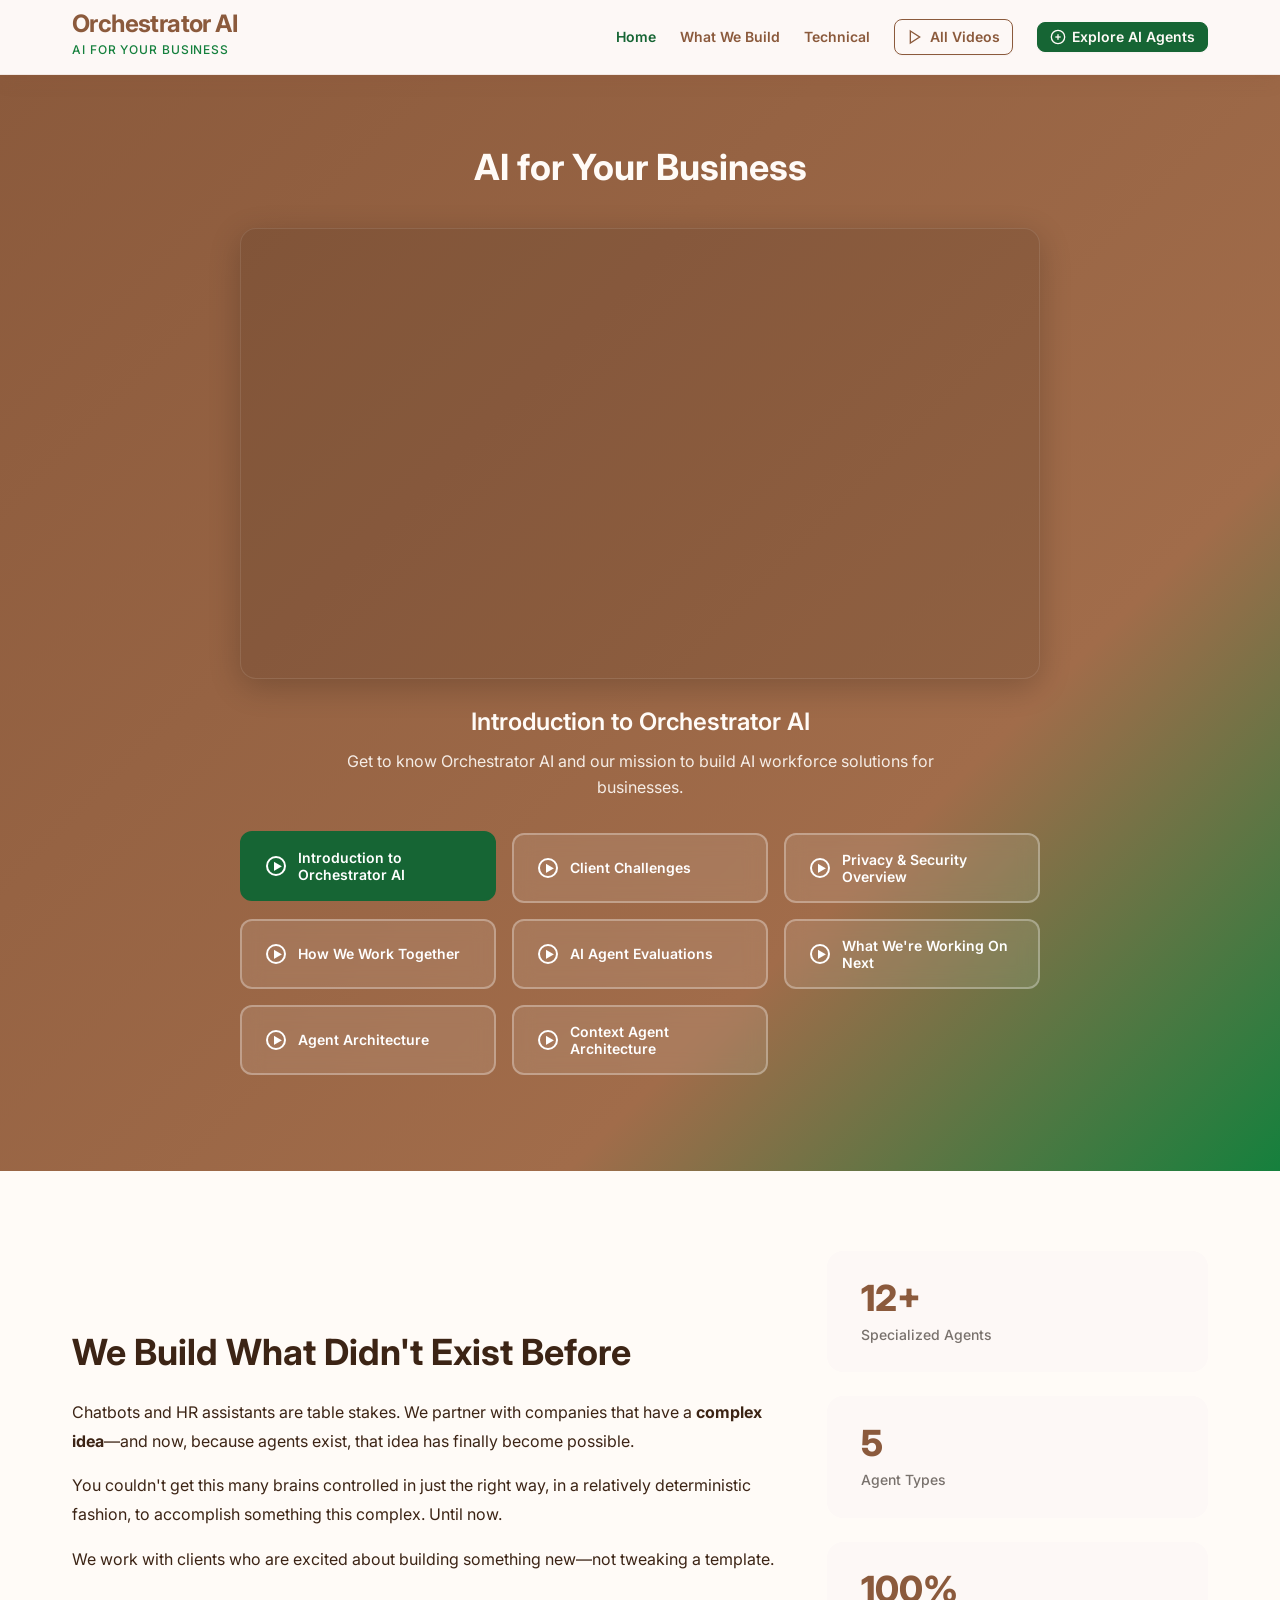
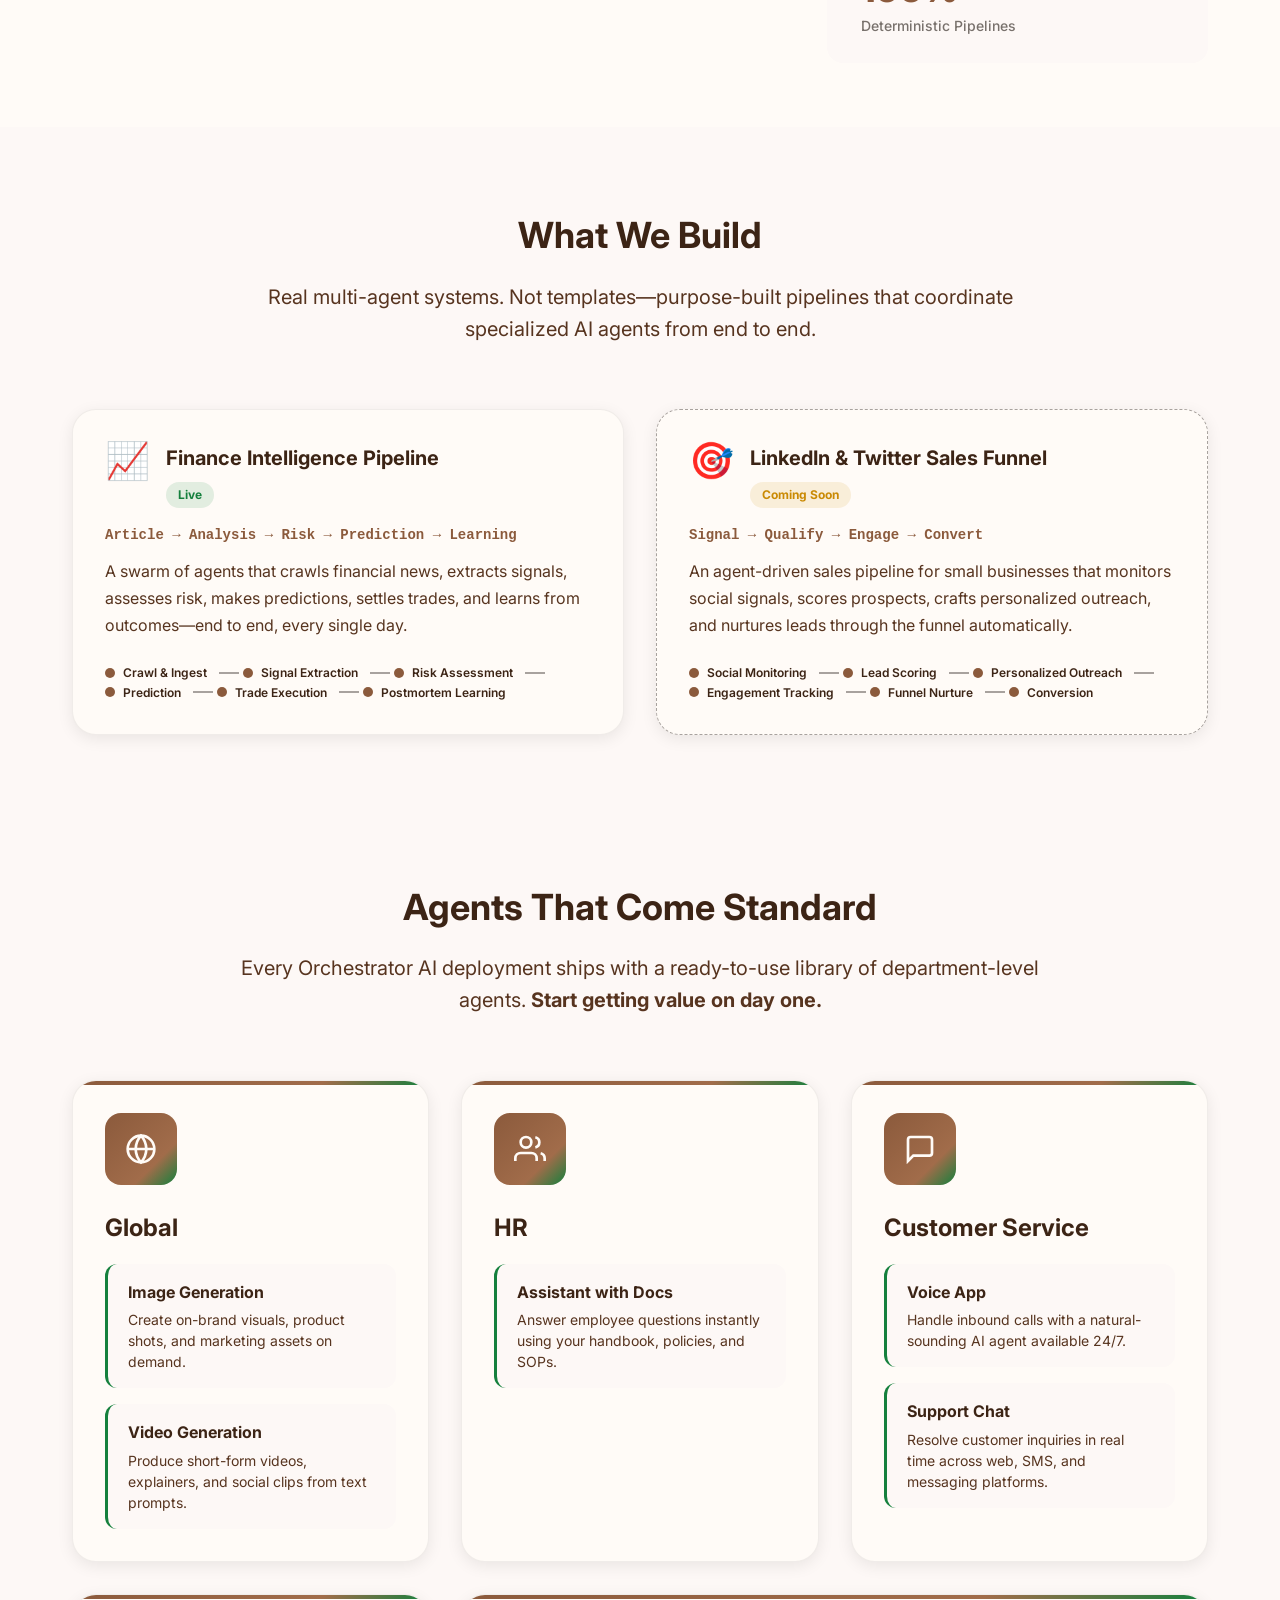
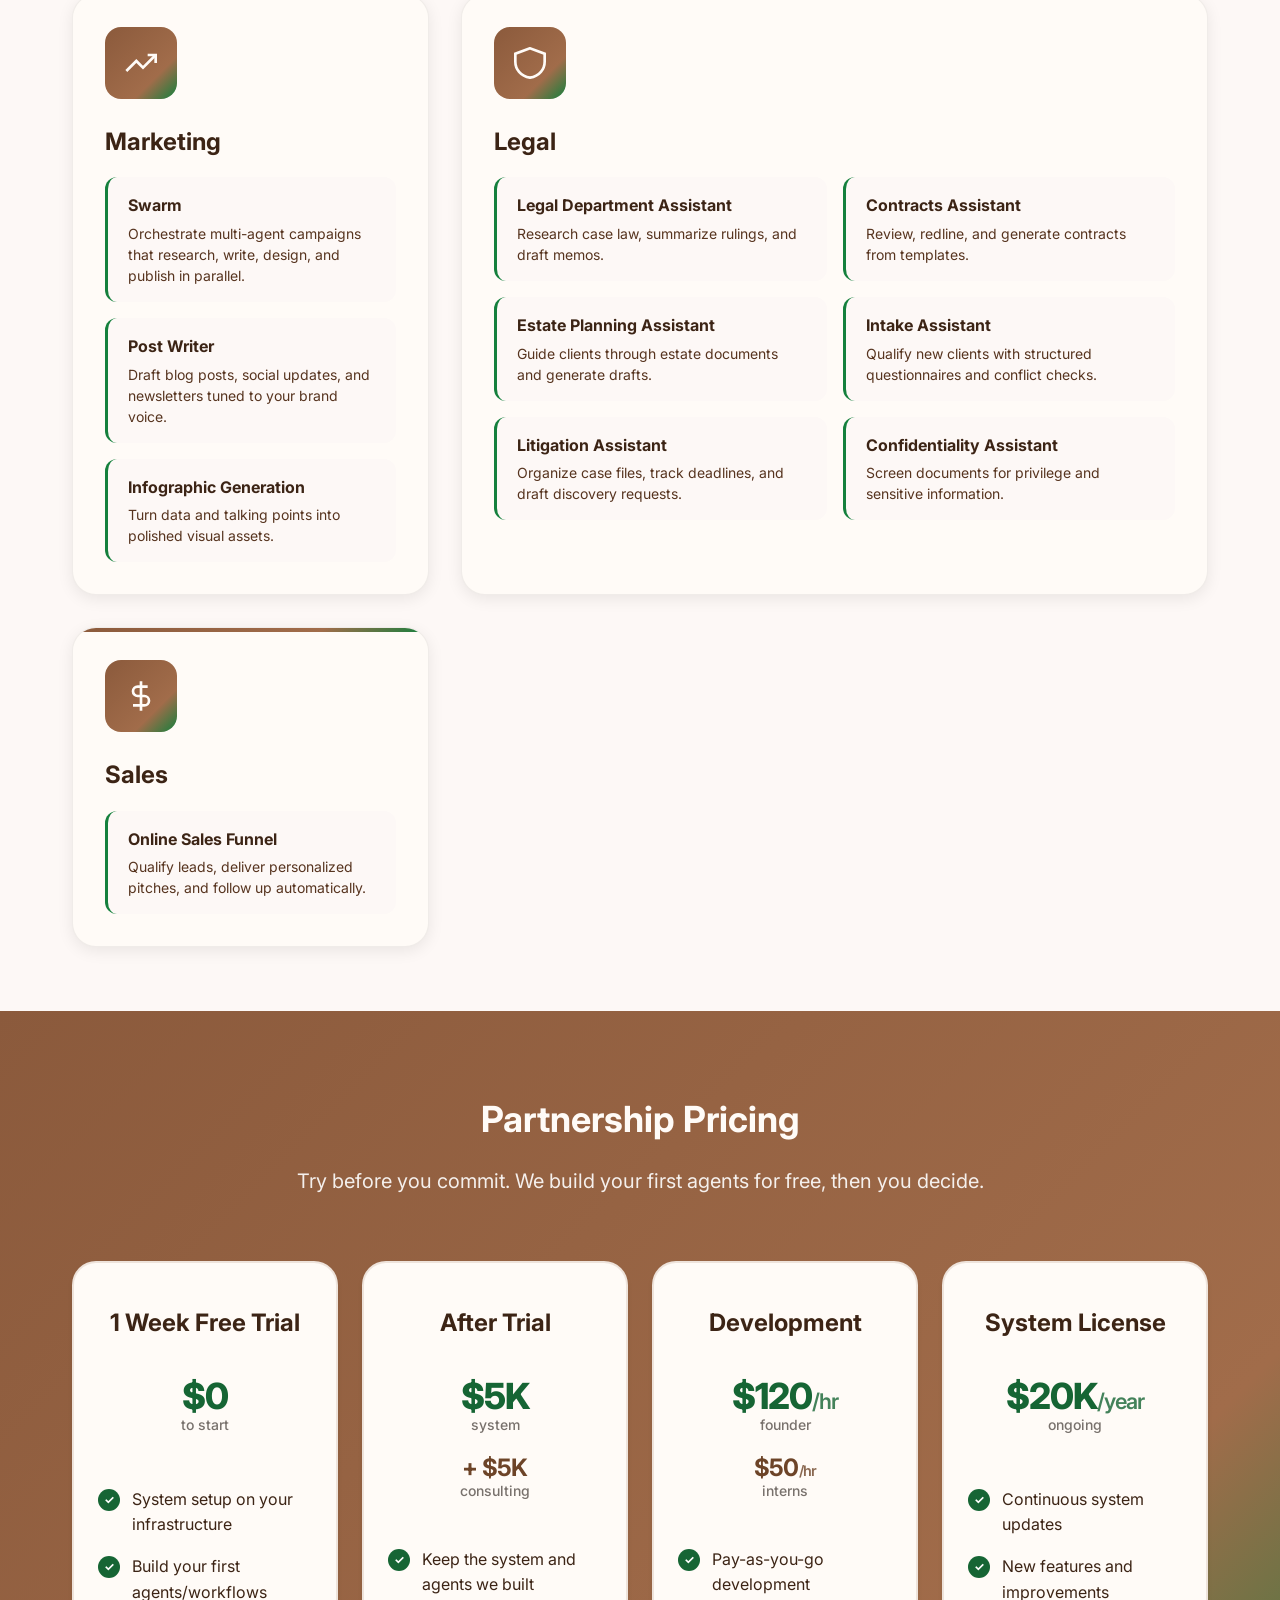
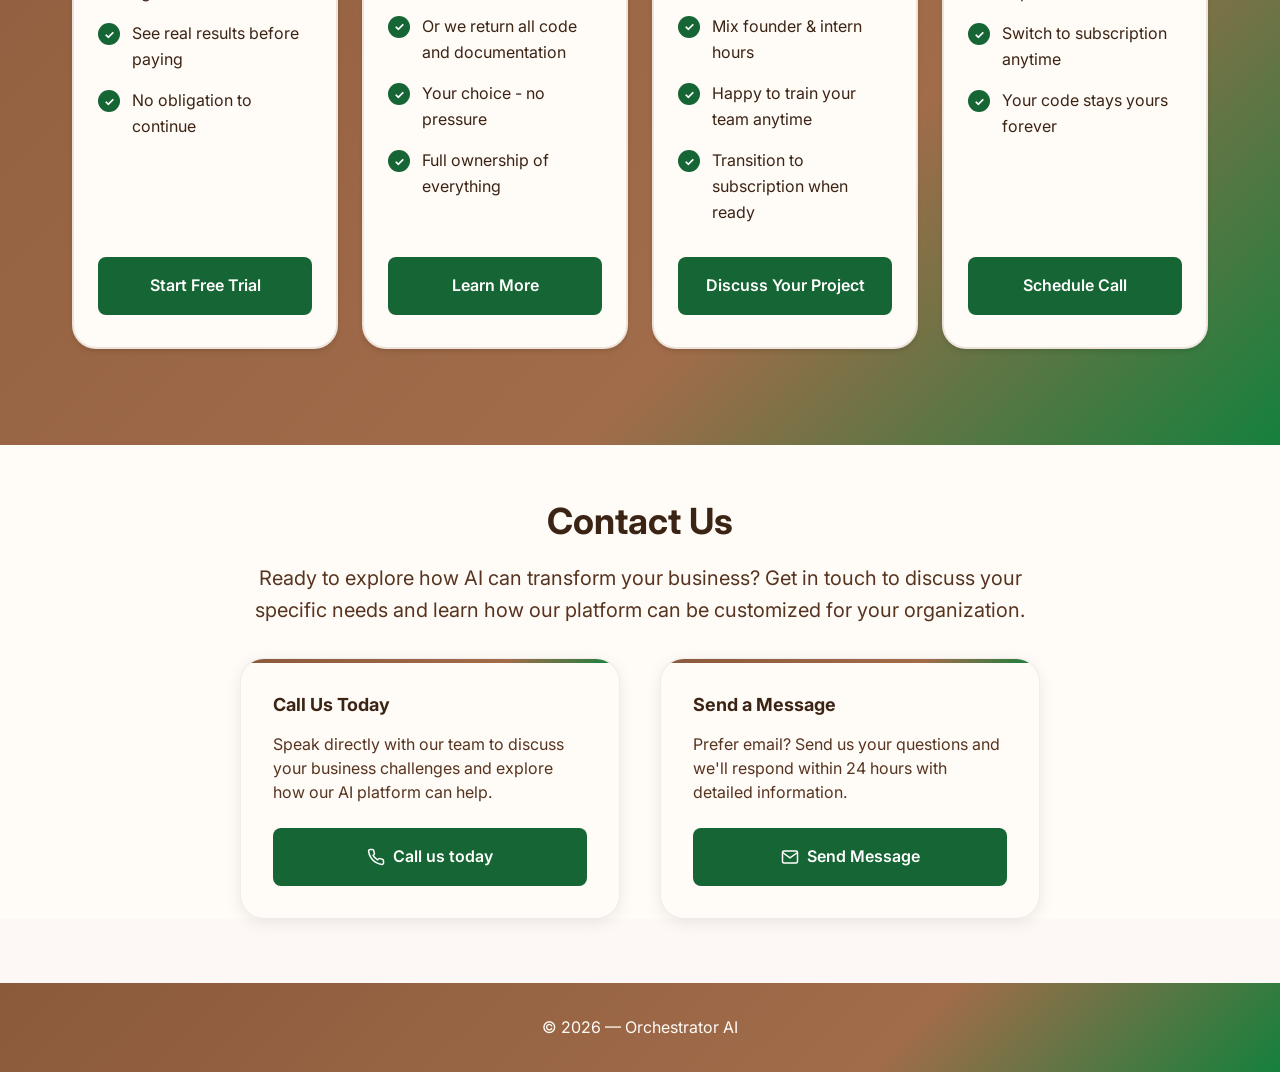
==== commit f7444f10: "deploy: landing page from 6de67d0a" ====
--- a/index.html
+++ b/index.html
@@ -1,9 +1,20 @@
 <!DOCTYPE html><html lang="en"> <head><meta charset="UTF-8"><meta name="viewport" content="width=device-width, initial-scale=1.0"><meta name="description" content="Production-grade AI workforce platform for businesses. On-premise deployment, privacy-first, with intelligent agents that work for your team."><title>Orchestrator AI — AI for Your Business</title><link rel="icon" type="image/svg+xml" href="/favicon.svg"><link rel="stylesheet" href="/_astro/index.wTqC13aQ.css">
-<link rel="stylesheet" href="/_astro/index.3kfZq3gZ.css"></head> <body>  <header class="landing-header" data-astro-cid-3ef6ksr2> <div class="header-content" data-astro-cid-3ef6ksr2> <a href="/" class="logo" data-astro-cid-3ef6ksr2> <h1 data-astro-cid-3ef6ksr2>Orchestrator AI</h1> <span class="tagline" data-astro-cid-3ef6ksr2>AI for Your Business</span> </a> <nav class="header-nav" data-astro-cid-3ef6ksr2> <a href="/" class="nav-link active" data-astro-cid-3ef6ksr2>Landing</a> <a href="/technical" class="nav-link" data-astro-cid-3ef6ksr2>Technical</a> <a href="/videos" class="nav-link outline-btn" data-astro-cid-3ef6ksr2> <svg width="16" height="16" viewBox="0 0 24 24" fill="none" stroke="currentColor" stroke-width="2" data-astro-cid-3ef6ksr2><polygon points="5 3 19 12 5 21 5 3" data-astro-cid-3ef6ksr2></polygon></svg>
+<link rel="stylesheet" href="/_astro/index.B7YN3BwF.css"></head> <body>  <header class="landing-header" data-astro-cid-3ef6ksr2> <div class="header-content" data-astro-cid-3ef6ksr2> <a href="/" class="logo" data-astro-cid-3ef6ksr2> <h1 data-astro-cid-3ef6ksr2>Orchestrator AI</h1> <span class="tagline" data-astro-cid-3ef6ksr2>AI for Your Business</span> </a> <nav class="header-nav" data-astro-cid-3ef6ksr2> <a href="/" class="nav-link active" data-astro-cid-3ef6ksr2>Home</a> <a href="/#showcase" class="nav-link" data-astro-cid-3ef6ksr2>What We Build</a> <a href="/technical" class="nav-link" data-astro-cid-3ef6ksr2>Technical</a> <a href="/videos" class="nav-link outline-btn" data-astro-cid-3ef6ksr2> <svg width="16" height="16" viewBox="0 0 24 24" fill="none" stroke="currentColor" stroke-width="2" data-astro-cid-3ef6ksr2><polygon points="5 3 19 12 5 21 5 3" data-astro-cid-3ef6ksr2></polygon></svg>
 All Videos
 </a> <button class="nav-link outline-btn agent-ideas-btn" onclick="window.openAgentIdeas && window.openAgentIdeas()" data-astro-cid-3ef6ksr2> <svg width="16" height="16" viewBox="0 0 24 24" fill="none" stroke="currentColor" stroke-width="2" data-astro-cid-3ef6ksr2><circle cx="12" cy="12" r="10" data-astro-cid-3ef6ksr2></circle><line x1="12" y1="8" x2="12" y2="16" data-astro-cid-3ef6ksr2></line><line x1="8" y1="12" x2="16" y2="12" data-astro-cid-3ef6ksr2></line></svg>
 Explore AI Agents
-</button> </nav> </div> </header>   <section class="hero-section" data-astro-cid-j7pv25f6> <div class="hero-content landing-section" data-astro-cid-j7pv25f6> <div class="video-section" data-astro-cid-j7pv25f6> <h2 data-astro-cid-j7pv25f6>AI for Your Business</h2> <!-- Video Player --> <div class="video-container" id="video-player" data-astro-cid-j7pv25f6> <div class="video-wrapper" data-astro-cid-j7pv25f6> <iframe id="video-iframe" src="https://www.loom.com/embed/bcbb8a69a4cc4d3d8f85674958b5bfe2" frameborder="0" allowfullscreen title="Video Player" data-astro-cid-j7pv25f6></iframe> </div> </div> <!-- Video Info --> <div class="video-info" id="video-info" data-astro-cid-j7pv25f6>  <h3 id="video-title" data-astro-cid-j7pv25f6>Introduction to Orchestrator AI</h3> <p id="video-desc" data-astro-cid-j7pv25f6>Get to know Orchestrator AI and our mission to build AI workforce solutions for businesses.</p>  </div> <!-- Video Buttons --> <div class="video-buttons-grid" data-astro-cid-j7pv25f6> <button class="video-button active" data-url="https://www.loom.com/embed/bcbb8a69a4cc4d3d8f85674958b5bfe2" data-title="Introduction to Orchestrator AI" data-desc="Get to know Orchestrator AI and our mission to build AI workforce solutions for businesses." data-astro-cid-j7pv25f6> <span class="play-icon-wrapper" data-astro-cid-j7pv25f6>&#9654;</span> <span data-astro-cid-j7pv25f6>Introduction to Orchestrator AI</span> </button><button class="video-button" data-url="https://www.loom.com/embed/6c598a9a07454203b21ad3db3d0dfb3e" data-title="Client Challenges" data-desc="Understanding the challenges businesses face when adopting AI technology." data-astro-cid-j7pv25f6> <span class="play-icon-wrapper" data-astro-cid-j7pv25f6>&#9654;</span> <span data-astro-cid-j7pv25f6>Client Challenges</span> </button><button class="video-button" data-url="https://www.loom.com/embed/ff5bc018a69148dfa42ad733831bdb6c" data-title="Privacy &#38; Security Overview" data-desc="Learn about our on-premise deployment and privacy-first approach to AI workforce management." data-astro-cid-j7pv25f6> <span class="play-icon-wrapper" data-astro-cid-j7pv25f6>&#9654;</span> <span data-astro-cid-j7pv25f6>Privacy &amp; Security Overview</span> </button><button class="video-button" data-url="https://www.loom.com/embed/280a30c80a4c4533bc01ef8de2876424" data-title="How We Work Together" data-desc="Discover our collaborative approach and how we customize solutions for your specific business needs." data-astro-cid-j7pv25f6> <span class="play-icon-wrapper" data-astro-cid-j7pv25f6>&#9654;</span> <span data-astro-cid-j7pv25f6>How We Work Together</span> </button><button class="video-button" data-url="https://www.loom.com/embed/592bc517179247bd8e7a3c38e0a4413c" data-title="AI Agent Evaluations" data-desc="See how our AI agents evaluate and improve their performance through continuous learning." data-astro-cid-j7pv25f6> <span class="play-icon-wrapper" data-astro-cid-j7pv25f6>&#9654;</span> <span data-astro-cid-j7pv25f6>AI Agent Evaluations</span> </button><button class="video-button" data-url="https://www.loom.com/embed/b449f8d3a0f8470389facea3e30aaf87" data-title="What We're Working On Next" data-desc="See what exciting features and improvements we're building for the future." data-astro-cid-j7pv25f6> <span class="play-icon-wrapper" data-astro-cid-j7pv25f6>&#9654;</span> <span data-astro-cid-j7pv25f6>What We&#39;re Working On Next</span> </button><button class="video-button" data-url="https://www.loom.com/embed/f118083b1ec64233bfdaf872af7c46a6" data-title="Agent Architecture" data-desc="Explore our AI agent architecture and how we build intelligent workforce solutions." data-astro-cid-j7pv25f6> <span class="play-icon-wrapper" data-astro-cid-j7pv25f6>&#9654;</span> <span data-astro-cid-j7pv25f6>Agent Architecture</span> </button><button class="video-button" data-url="https://www.loom.com/embed/91342e23ec6544d4b59ed290b8a426b0" data-title="Context Agent Architecture" data-desc="Deep dive into our context agent architecture and how we manage intelligent context for AI workforce solutions." data-astro-cid-j7pv25f6> <span class="play-icon-wrapper" data-astro-cid-j7pv25f6>&#9654;</span> <span data-astro-cid-j7pv25f6>Context Agent Architecture</span> </button> </div> <!-- Demo Highlight Card --> </div> </div> </section>  <section id="included-agents" class="agents-section animate-on-scroll" data-astro-cid-j7pv25f6> <div class="landing-section" data-astro-cid-j7pv25f6> <div class="section-header" data-astro-cid-j7pv25f6> <h2 data-astro-cid-j7pv25f6>Agents That Come Standard</h2> <p class="section-subtitle" data-astro-cid-j7pv25f6>
+</button> </nav> </div> </header>   <section class="hero-section" data-astro-cid-j7pv25f6> <div class="hero-content landing-section" data-astro-cid-j7pv25f6> <div class="video-section" data-astro-cid-j7pv25f6> <h2 data-astro-cid-j7pv25f6>AI for Your Business</h2> <!-- Video Player --> <div class="video-container" id="video-player" data-astro-cid-j7pv25f6> <div class="video-wrapper" data-astro-cid-j7pv25f6> <iframe id="video-iframe" src="https://www.loom.com/embed/bcbb8a69a4cc4d3d8f85674958b5bfe2" frameborder="0" allowfullscreen title="Video Player" data-astro-cid-j7pv25f6></iframe> </div> </div> <!-- Video Info --> <div class="video-info" id="video-info" data-astro-cid-j7pv25f6>  <h3 id="video-title" data-astro-cid-j7pv25f6>Introduction to Orchestrator AI</h3> <p id="video-desc" data-astro-cid-j7pv25f6>Get to know Orchestrator AI and our mission to build AI workforce solutions for businesses.</p>  </div> <!-- Video Buttons --> <div class="video-buttons-grid" data-astro-cid-j7pv25f6> <button class="video-button active" data-url="https://www.loom.com/embed/bcbb8a69a4cc4d3d8f85674958b5bfe2" data-title="Introduction to Orchestrator AI" data-desc="Get to know Orchestrator AI and our mission to build AI workforce solutions for businesses." data-astro-cid-j7pv25f6> <span class="play-icon-wrapper" data-astro-cid-j7pv25f6>&#9654;</span> <span data-astro-cid-j7pv25f6>Introduction to Orchestrator AI</span> </button><button class="video-button" data-url="https://www.loom.com/embed/6c598a9a07454203b21ad3db3d0dfb3e" data-title="Client Challenges" data-desc="Understanding the challenges businesses face when adopting AI technology." data-astro-cid-j7pv25f6> <span class="play-icon-wrapper" data-astro-cid-j7pv25f6>&#9654;</span> <span data-astro-cid-j7pv25f6>Client Challenges</span> </button><button class="video-button" data-url="https://www.loom.com/embed/ff5bc018a69148dfa42ad733831bdb6c" data-title="Privacy &#38; Security Overview" data-desc="Learn about our on-premise deployment and privacy-first approach to AI workforce management." data-astro-cid-j7pv25f6> <span class="play-icon-wrapper" data-astro-cid-j7pv25f6>&#9654;</span> <span data-astro-cid-j7pv25f6>Privacy &amp; Security Overview</span> </button><button class="video-button" data-url="https://www.loom.com/embed/280a30c80a4c4533bc01ef8de2876424" data-title="How We Work Together" data-desc="Discover our collaborative approach and how we customize solutions for your specific business needs." data-astro-cid-j7pv25f6> <span class="play-icon-wrapper" data-astro-cid-j7pv25f6>&#9654;</span> <span data-astro-cid-j7pv25f6>How We Work Together</span> </button><button class="video-button" data-url="https://www.loom.com/embed/592bc517179247bd8e7a3c38e0a4413c" data-title="AI Agent Evaluations" data-desc="See how our AI agents evaluate and improve their performance through continuous learning." data-astro-cid-j7pv25f6> <span class="play-icon-wrapper" data-astro-cid-j7pv25f6>&#9654;</span> <span data-astro-cid-j7pv25f6>AI Agent Evaluations</span> </button><button class="video-button" data-url="https://www.loom.com/embed/b449f8d3a0f8470389facea3e30aaf87" data-title="What We're Working On Next" data-desc="See what exciting features and improvements we're building for the future." data-astro-cid-j7pv25f6> <span class="play-icon-wrapper" data-astro-cid-j7pv25f6>&#9654;</span> <span data-astro-cid-j7pv25f6>What We&#39;re Working On Next</span> </button><button class="video-button" data-url="https://www.loom.com/embed/f118083b1ec64233bfdaf872af7c46a6" data-title="Agent Architecture" data-desc="Explore our AI agent architecture and how we build intelligent workforce solutions." data-astro-cid-j7pv25f6> <span class="play-icon-wrapper" data-astro-cid-j7pv25f6>&#9654;</span> <span data-astro-cid-j7pv25f6>Agent Architecture</span> </button><button class="video-button" data-url="https://www.loom.com/embed/91342e23ec6544d4b59ed290b8a426b0" data-title="Context Agent Architecture" data-desc="Deep dive into our context agent architecture and how we manage intelligent context for AI workforce solutions." data-astro-cid-j7pv25f6> <span class="play-icon-wrapper" data-astro-cid-j7pv25f6>&#9654;</span> <span data-astro-cid-j7pv25f6>Context Agent Architecture</span> </button> </div> <!-- Demo Highlight Card --> </div> </div> </section>  <section id="mission" class="mission-section animate-on-scroll" data-astro-cid-j7pv25f6> <div class="landing-section" data-astro-cid-j7pv25f6> <div class="mission-layout" data-astro-cid-j7pv25f6> <div class="mission-text" data-astro-cid-j7pv25f6> <h2 data-astro-cid-j7pv25f6>We Build What Didn't Exist Before</h2> <p class="mission-lead" data-astro-cid-j7pv25f6>
+Chatbots and HR assistants are table stakes. We partner with companies that have a
+<strong data-astro-cid-j7pv25f6>complex idea</strong>&mdash;and now, because agents exist, that idea has finally become possible.
+</p> <p data-astro-cid-j7pv25f6>You couldn't get this many brains controlled in just the right way, in a relatively deterministic fashion, to accomplish something this complex. Until now.</p> <p data-astro-cid-j7pv25f6>We work with clients who are excited about building something new&mdash;not tweaking a template.</p> </div> <div class="mission-stats" data-astro-cid-j7pv25f6> <div class="mission-stat-card" data-astro-cid-j7pv25f6> <span class="stat-value" data-astro-cid-j7pv25f6>12+</span> <span class="stat-label" data-astro-cid-j7pv25f6>Specialized Agents</span> </div> <div class="mission-stat-card" data-astro-cid-j7pv25f6> <span class="stat-value" data-astro-cid-j7pv25f6>5</span> <span class="stat-label" data-astro-cid-j7pv25f6>Agent Types</span> </div> <div class="mission-stat-card" data-astro-cid-j7pv25f6> <span class="stat-value" data-astro-cid-j7pv25f6>100%</span> <span class="stat-label" data-astro-cid-j7pv25f6>Deterministic Pipelines</span> </div> </div> </div> </div> </section>  <section id="showcase" class="showcase-section animate-on-scroll" data-astro-cid-j7pv25f6> <div class="landing-section" data-astro-cid-j7pv25f6> <div class="section-header" data-astro-cid-j7pv25f6> <h2 data-astro-cid-j7pv25f6>What We Build</h2> <p class="section-subtitle" data-astro-cid-j7pv25f6>
+Real multi-agent systems. Not templates&mdash;purpose-built pipelines that coordinate specialized AI agents from end to end.
+</p> </div> <div class="showcase-grid" data-astro-cid-j7pv25f6> <!-- Finance Pipeline --> <div class="showcase-card" data-astro-cid-j7pv25f6> <div class="showcase-card-header" data-astro-cid-j7pv25f6> <span class="showcase-icon" data-astro-cid-j7pv25f6>📈</span> <div data-astro-cid-j7pv25f6> <h3 data-astro-cid-j7pv25f6>Finance Intelligence Pipeline</h3> <span class="badge badge--live" data-astro-cid-j7pv25f6>Live</span> </div> </div> <p class="showcase-subtitle" data-astro-cid-j7pv25f6>Article → Analysis → Risk → Prediction → Learning</p> <p class="showcase-desc" data-astro-cid-j7pv25f6>
+A swarm of agents that crawls financial news, extracts signals, assesses risk, makes predictions,
+            settles trades, and learns from outcomes&mdash;end to end, every single day.
+</p> <div class="pipeline" data-astro-cid-j7pv25f6> <div class="pipeline-step" data-astro-cid-j7pv25f6><span class="pipeline-dot" data-astro-cid-j7pv25f6></span><span class="pipeline-label" data-astro-cid-j7pv25f6>Crawl &amp; Ingest</span><span class="pipeline-connector" data-astro-cid-j7pv25f6></span></div> <div class="pipeline-step" data-astro-cid-j7pv25f6><span class="pipeline-dot" data-astro-cid-j7pv25f6></span><span class="pipeline-label" data-astro-cid-j7pv25f6>Signal Extraction</span><span class="pipeline-connector" data-astro-cid-j7pv25f6></span></div> <div class="pipeline-step" data-astro-cid-j7pv25f6><span class="pipeline-dot" data-astro-cid-j7pv25f6></span><span class="pipeline-label" data-astro-cid-j7pv25f6>Risk Assessment</span><span class="pipeline-connector" data-astro-cid-j7pv25f6></span></div> <div class="pipeline-step" data-astro-cid-j7pv25f6><span class="pipeline-dot" data-astro-cid-j7pv25f6></span><span class="pipeline-label" data-astro-cid-j7pv25f6>Prediction</span><span class="pipeline-connector" data-astro-cid-j7pv25f6></span></div> <div class="pipeline-step" data-astro-cid-j7pv25f6><span class="pipeline-dot" data-astro-cid-j7pv25f6></span><span class="pipeline-label" data-astro-cid-j7pv25f6>Trade Execution</span><span class="pipeline-connector" data-astro-cid-j7pv25f6></span></div> <div class="pipeline-step" data-astro-cid-j7pv25f6><span class="pipeline-dot" data-astro-cid-j7pv25f6></span><span class="pipeline-label" data-astro-cid-j7pv25f6>Postmortem Learning</span></div> </div> </div> <!-- Sales Funnel --> <div class="showcase-card showcase-card--coming-soon" data-astro-cid-j7pv25f6> <div class="showcase-card-header" data-astro-cid-j7pv25f6> <span class="showcase-icon" data-astro-cid-j7pv25f6>🎯</span> <div data-astro-cid-j7pv25f6> <h3 data-astro-cid-j7pv25f6>LinkedIn &amp; Twitter Sales Funnel</h3> <span class="badge badge--coming-soon" data-astro-cid-j7pv25f6>Coming Soon</span> </div> </div> <p class="showcase-subtitle" data-astro-cid-j7pv25f6>Signal → Qualify → Engage → Convert</p> <p class="showcase-desc" data-astro-cid-j7pv25f6>
+An agent-driven sales pipeline for small businesses that monitors social signals, scores prospects,
+            crafts personalized outreach, and nurtures leads through the funnel automatically.
+</p> <div class="pipeline" data-astro-cid-j7pv25f6> <div class="pipeline-step" data-astro-cid-j7pv25f6><span class="pipeline-dot" data-astro-cid-j7pv25f6></span><span class="pipeline-label" data-astro-cid-j7pv25f6>Social Monitoring</span><span class="pipeline-connector" data-astro-cid-j7pv25f6></span></div> <div class="pipeline-step" data-astro-cid-j7pv25f6><span class="pipeline-dot" data-astro-cid-j7pv25f6></span><span class="pipeline-label" data-astro-cid-j7pv25f6>Lead Scoring</span><span class="pipeline-connector" data-astro-cid-j7pv25f6></span></div> <div class="pipeline-step" data-astro-cid-j7pv25f6><span class="pipeline-dot" data-astro-cid-j7pv25f6></span><span class="pipeline-label" data-astro-cid-j7pv25f6>Personalized Outreach</span><span class="pipeline-connector" data-astro-cid-j7pv25f6></span></div> <div class="pipeline-step" data-astro-cid-j7pv25f6><span class="pipeline-dot" data-astro-cid-j7pv25f6></span><span class="pipeline-label" data-astro-cid-j7pv25f6>Engagement Tracking</span><span class="pipeline-connector" data-astro-cid-j7pv25f6></span></div> <div class="pipeline-step" data-astro-cid-j7pv25f6><span class="pipeline-dot" data-astro-cid-j7pv25f6></span><span class="pipeline-label" data-astro-cid-j7pv25f6>Funnel Nurture</span><span class="pipeline-connector" data-astro-cid-j7pv25f6></span></div> <div class="pipeline-step" data-astro-cid-j7pv25f6><span class="pipeline-dot" data-astro-cid-j7pv25f6></span><span class="pipeline-label" data-astro-cid-j7pv25f6>Conversion</span></div> </div> </div> </div> </div> </section>  <section id="included-agents" class="agents-section animate-on-scroll" data-astro-cid-j7pv25f6> <div class="landing-section" data-astro-cid-j7pv25f6> <div class="section-header" data-astro-cid-j7pv25f6> <h2 data-astro-cid-j7pv25f6>Agents That Come Standard</h2> <p class="section-subtitle" data-astro-cid-j7pv25f6>
 Every Orchestrator AI deployment ships with a ready-to-use library of department-level agents.
 <strong data-astro-cid-j7pv25f6>Start getting value on day one.</strong> </p> </div> <div class="agents-grid" data-astro-cid-j7pv25f6> <!-- Global --> <div class="agent-dept-card" data-astro-cid-j7pv25f6> <div class="agent-dept-icon" data-astro-cid-j7pv25f6> <svg width="32" height="32" viewBox="0 0 24 24" fill="none" stroke="currentColor" stroke-width="2" data-astro-cid-j7pv25f6><circle cx="12" cy="12" r="10" data-astro-cid-j7pv25f6></circle><line x1="2" y1="12" x2="22" y2="12" data-astro-cid-j7pv25f6></line><path d="M12 2a15.3 15.3 0 0 1 4 10 15.3 15.3 0 0 1-4 10 15.3 15.3 0 0 1-4-10 15.3 15.3 0 0 1 4-10z" data-astro-cid-j7pv25f6></path></svg> </div> <h3 data-astro-cid-j7pv25f6>Global</h3> <ul class="agent-list" data-astro-cid-j7pv25f6> <li data-astro-cid-j7pv25f6> <span class="agent-name" data-astro-cid-j7pv25f6>Image Generation</span> <span class="agent-desc" data-astro-cid-j7pv25f6>Create on-brand visuals, product shots, and marketing assets on demand.</span> </li> <li data-astro-cid-j7pv25f6> <span class="agent-name" data-astro-cid-j7pv25f6>Video Generation</span> <span class="agent-desc" data-astro-cid-j7pv25f6>Produce short-form videos, explainers, and social clips from text prompts.</span> </li> </ul> </div> <!-- HR --> <div class="agent-dept-card" data-astro-cid-j7pv25f6> <div class="agent-dept-icon" data-astro-cid-j7pv25f6> <svg width="32" height="32" viewBox="0 0 24 24" fill="none" stroke="currentColor" stroke-width="2" data-astro-cid-j7pv25f6><path d="M17 21v-2a4 4 0 0 0-4-4H5a4 4 0 0 0-4 4v2" data-astro-cid-j7pv25f6></path><circle cx="9" cy="7" r="4" data-astro-cid-j7pv25f6></circle><path d="M23 21v-2a4 4 0 0 0-3-3.87" data-astro-cid-j7pv25f6></path><path d="M16 3.13a4 4 0 0 1 0 7.75" data-astro-cid-j7pv25f6></path></svg> </div> <h3 data-astro-cid-j7pv25f6>HR</h3> <ul class="agent-list" data-astro-cid-j7pv25f6> <li data-astro-cid-j7pv25f6> <span class="agent-name" data-astro-cid-j7pv25f6>Assistant with Docs</span> <span class="agent-desc" data-astro-cid-j7pv25f6>Answer employee questions instantly using your handbook, policies, and SOPs.</span> </li> </ul> </div> <!-- Customer Service --> <div class="agent-dept-card" data-astro-cid-j7pv25f6> <div class="agent-dept-icon" data-astro-cid-j7pv25f6> <svg width="32" height="32" viewBox="0 0 24 24" fill="none" stroke="currentColor" stroke-width="2" data-astro-cid-j7pv25f6><path d="M21 15a2 2 0 0 1-2 2H7l-4 4V5a2 2 0 0 1 2-2h14a2 2 0 0 1 2 2z" data-astro-cid-j7pv25f6></path></svg> </div> <h3 data-astro-cid-j7pv25f6>Customer Service</h3> <ul class="agent-list" data-astro-cid-j7pv25f6> <li data-astro-cid-j7pv25f6> <span class="agent-name" data-astro-cid-j7pv25f6>Voice App</span> <span class="agent-desc" data-astro-cid-j7pv25f6>Handle inbound calls with a natural-sounding AI agent available 24/7.</span> </li> <li data-astro-cid-j7pv25f6> <span class="agent-name" data-astro-cid-j7pv25f6>Support Chat</span> <span class="agent-desc" data-astro-cid-j7pv25f6>Resolve customer inquiries in real time across web, SMS, and messaging platforms.</span> </li> </ul> </div> <!-- Marketing --> <div class="agent-dept-card" data-astro-cid-j7pv25f6> <div class="agent-dept-icon" data-astro-cid-j7pv25f6> <svg width="32" height="32" viewBox="0 0 24 24" fill="none" stroke="currentColor" stroke-width="2" data-astro-cid-j7pv25f6><polyline points="23 6 13.5 15.5 8.5 10.5 1 18" data-astro-cid-j7pv25f6></polyline><polyline points="17 6 23 6 23 12" data-astro-cid-j7pv25f6></polyline></svg> </div> <h3 data-astro-cid-j7pv25f6>Marketing</h3> <ul class="agent-list" data-astro-cid-j7pv25f6> <li data-astro-cid-j7pv25f6> <span class="agent-name" data-astro-cid-j7pv25f6>Swarm</span> <span class="agent-desc" data-astro-cid-j7pv25f6>Orchestrate multi-agent campaigns that research, write, design, and publish in parallel.</span> </li> <li data-astro-cid-j7pv25f6> <span class="agent-name" data-astro-cid-j7pv25f6>Post Writer</span> <span class="agent-desc" data-astro-cid-j7pv25f6>Draft blog posts, social updates, and newsletters tuned to your brand voice.</span> </li> <li data-astro-cid-j7pv25f6> <span class="agent-name" data-astro-cid-j7pv25f6>Infographic Generation</span> <span class="agent-desc" data-astro-cid-j7pv25f6>Turn data and talking points into polished visual assets.</span> </li> </ul> </div> <!-- Legal --> <div class="agent-dept-card agent-dept-card--wide" data-astro-cid-j7pv25f6> <div class="agent-dept-icon" data-astro-cid-j7pv25f6> <svg width="32" height="32" viewBox="0 0 24 24" fill="none" stroke="currentColor" stroke-width="2" data-astro-cid-j7pv25f6><path d="M12 1L1 5v6c0 5.55 3.84 10.74 11 12 7.16-1.26 11-6.45 11-12V5L12 1z" data-astro-cid-j7pv25f6></path></svg> </div> <h3 data-astro-cid-j7pv25f6>Legal</h3> <ul class="agent-list agent-list--two-col" data-astro-cid-j7pv25f6> <li data-astro-cid-j7pv25f6> <span class="agent-name" data-astro-cid-j7pv25f6>Legal Department Assistant</span> <span class="agent-desc" data-astro-cid-j7pv25f6>Research case law, summarize rulings, and draft memos.</span> </li> <li data-astro-cid-j7pv25f6> <span class="agent-name" data-astro-cid-j7pv25f6>Contracts Assistant</span> <span class="agent-desc" data-astro-cid-j7pv25f6>Review, redline, and generate contracts from templates.</span> </li> <li data-astro-cid-j7pv25f6> <span class="agent-name" data-astro-cid-j7pv25f6>Estate Planning Assistant</span> <span class="agent-desc" data-astro-cid-j7pv25f6>Guide clients through estate documents and generate drafts.</span> </li> <li data-astro-cid-j7pv25f6> <span class="agent-name" data-astro-cid-j7pv25f6>Intake Assistant</span> <span class="agent-desc" data-astro-cid-j7pv25f6>Qualify new clients with structured questionnaires and conflict checks.</span> </li> <li data-astro-cid-j7pv25f6> <span class="agent-name" data-astro-cid-j7pv25f6>Litigation Assistant</span> <span class="agent-desc" data-astro-cid-j7pv25f6>Organize case files, track deadlines, and draft discovery requests.</span> </li> <li data-astro-cid-j7pv25f6> <span class="agent-name" data-astro-cid-j7pv25f6>Confidentiality Assistant</span> <span class="agent-desc" data-astro-cid-j7pv25f6>Screen documents for privilege and sensitive information.</span> </li> </ul> </div> <!-- Sales --> <div class="agent-dept-card" data-astro-cid-j7pv25f6> <div class="agent-dept-icon" data-astro-cid-j7pv25f6> <svg width="32" height="32" viewBox="0 0 24 24" fill="none" stroke="currentColor" stroke-width="2" data-astro-cid-j7pv25f6><line x1="12" y1="1" x2="12" y2="23" data-astro-cid-j7pv25f6></line><path d="M17 5H9.5a3.5 3.5 0 0 0 0 7h5a3.5 3.5 0 0 1 0 7H6" data-astro-cid-j7pv25f6></path></svg> </div> <h3 data-astro-cid-j7pv25f6>Sales</h3> <ul class="agent-list" data-astro-cid-j7pv25f6> <li data-astro-cid-j7pv25f6> <span class="agent-name" data-astro-cid-j7pv25f6>Online Sales Funnel</span> <span class="agent-desc" data-astro-cid-j7pv25f6>Qualify leads, deliver personalized pitches, and follow up automatically.</span> </li> </ul> </div> </div> </div> </section>  <section id="pricing" class="pricing-section animate-on-scroll" data-astro-cid-j7pv25f6> <div class="landing-section" data-astro-cid-j7pv25f6> <div class="section-header" data-astro-cid-j7pv25f6> <h2 data-astro-cid-j7pv25f6>Partnership Pricing</h2> <p class="section-subtitle" data-astro-cid-j7pv25f6>Try before you commit. We build your first agents for free, then you decide.</p> </div> <div class="pricing-grid" data-astro-cid-j7pv25f6> <div class="pricing-card" data-astro-cid-j7pv25f6> <h3 class="package-title" data-astro-cid-j7pv25f6>1 Week Free Trial</h3> <div class="price-container" data-astro-cid-j7pv25f6><span class="package-price" data-astro-cid-j7pv25f6>$0</span><span class="price-tag" data-astro-cid-j7pv25f6>to start</span></div> <ul class="package-features" data-astro-cid-j7pv25f6><li data-astro-cid-j7pv25f6><span class="check-icon" data-astro-cid-j7pv25f6>&#10003;</span><span data-astro-cid-j7pv25f6>System setup on your infrastructure</span></li><li data-astro-cid-j7pv25f6><span class="check-icon" data-astro-cid-j7pv25f6>&#10003;</span><span data-astro-cid-j7pv25f6>Build your first agents/workflows</span></li><li data-astro-cid-j7pv25f6><span class="check-icon" data-astro-cid-j7pv25f6>&#10003;</span><span data-astro-cid-j7pv25f6>See real results before paying</span></li><li data-astro-cid-j7pv25f6><span class="check-icon" data-astro-cid-j7pv25f6>&#10003;</span><span data-astro-cid-j7pv25f6>No obligation to continue</span></li></ul> <a href="https://calendly.com/orchestrator-ai/founding-partner-consultation" target="_blank" class="cta-button primary" data-astro-cid-j7pv25f6>Start Free Trial</a> </div> <div class="pricing-card" data-astro-cid-j7pv25f6> <h3 class="package-title" data-astro-cid-j7pv25f6>After Trial</h3> <div class="price-container" data-astro-cid-j7pv25f6><span class="package-price" data-astro-cid-j7pv25f6>$5K</span><span class="price-tag" data-astro-cid-j7pv25f6>system</span></div> <div class="price-container secondary" data-astro-cid-j7pv25f6><span class="package-price secondary" data-astro-cid-j7pv25f6>+ $5K</span><span class="price-tag" data-astro-cid-j7pv25f6>consulting</span></div> <ul class="package-features" data-astro-cid-j7pv25f6><li data-astro-cid-j7pv25f6><span class="check-icon" data-astro-cid-j7pv25f6>&#10003;</span><span data-astro-cid-j7pv25f6>Keep the system and agents we built</span></li><li data-astro-cid-j7pv25f6><span class="check-icon" data-astro-cid-j7pv25f6>&#10003;</span><span data-astro-cid-j7pv25f6>Or we return all code and documentation</span></li><li data-astro-cid-j7pv25f6><span class="check-icon" data-astro-cid-j7pv25f6>&#10003;</span><span data-astro-cid-j7pv25f6>Your choice - no pressure</span></li><li data-astro-cid-j7pv25f6><span class="check-icon" data-astro-cid-j7pv25f6>&#10003;</span><span data-astro-cid-j7pv25f6>Full ownership of everything</span></li></ul> <a href="https://calendly.com/orchestrator-ai/founding-partner-consultation" target="_blank" class="cta-button" data-astro-cid-j7pv25f6>Learn More</a> </div> <div class="pricing-card" data-astro-cid-j7pv25f6> <h3 class="package-title" data-astro-cid-j7pv25f6>Development</h3> <div class="price-container" data-astro-cid-j7pv25f6><span class="package-price" data-astro-cid-j7pv25f6>$120<span class="price-unit" data-astro-cid-j7pv25f6>/hr</span></span><span class="price-tag" data-astro-cid-j7pv25f6>Founder</span></div> <div class="price-container secondary" data-astro-cid-j7pv25f6><span class="package-price secondary" data-astro-cid-j7pv25f6>$50<span class="price-unit" data-astro-cid-j7pv25f6>/hr</span></span><span class="price-tag" data-astro-cid-j7pv25f6>Interns</span></div> <ul class="package-features" data-astro-cid-j7pv25f6><li data-astro-cid-j7pv25f6><span class="check-icon" data-astro-cid-j7pv25f6>&#10003;</span><span data-astro-cid-j7pv25f6>Pay-as-you-go development</span></li><li data-astro-cid-j7pv25f6><span class="check-icon" data-astro-cid-j7pv25f6>&#10003;</span><span data-astro-cid-j7pv25f6>Mix founder &amp; intern hours</span></li><li data-astro-cid-j7pv25f6><span class="check-icon" data-astro-cid-j7pv25f6>&#10003;</span><span data-astro-cid-j7pv25f6>Happy to train your team anytime</span></li><li data-astro-cid-j7pv25f6><span class="check-icon" data-astro-cid-j7pv25f6>&#10003;</span><span data-astro-cid-j7pv25f6>Transition to subscription when ready</span></li></ul> <a href="https://calendly.com/orchestrator-ai/founding-partner-consultation" target="_blank" class="cta-button" data-astro-cid-j7pv25f6>Discuss Your Project</a> </div> <div class="pricing-card" data-astro-cid-j7pv25f6> <h3 class="package-title" data-astro-cid-j7pv25f6>System License</h3> <div class="price-container" data-astro-cid-j7pv25f6><span class="package-price" data-astro-cid-j7pv25f6>$20K<span class="price-unit" data-astro-cid-j7pv25f6>/year</span></span><span class="price-tag" data-astro-cid-j7pv25f6>ongoing</span></div> <ul class="package-features" data-astro-cid-j7pv25f6><li data-astro-cid-j7pv25f6><span class="check-icon" data-astro-cid-j7pv25f6>&#10003;</span><span data-astro-cid-j7pv25f6>Continuous system updates</span></li><li data-astro-cid-j7pv25f6><span class="check-icon" data-astro-cid-j7pv25f6>&#10003;</span><span data-astro-cid-j7pv25f6>New features and improvements</span></li><li data-astro-cid-j7pv25f6><span class="check-icon" data-astro-cid-j7pv25f6>&#10003;</span><span data-astro-cid-j7pv25f6>Switch to subscription anytime</span></li><li data-astro-cid-j7pv25f6><span class="check-icon" data-astro-cid-j7pv25f6>&#10003;</span><span data-astro-cid-j7pv25f6>Your code stays yours forever</span></li></ul> <a href="https://calendly.com/orchestrator-ai/founding-partner-consultation" target="_blank" class="cta-button" data-astro-cid-j7pv25f6>Schedule Call</a> </div> </div> </div> </section>  <section id="cta-section" class="cta-section" data-astro-cid-j7pv25f6> <div class="landing-section" data-astro-cid-j7pv25f6> <div class="cta-content" data-astro-cid-j7pv25f6> <h2 data-astro-cid-j7pv25f6>Contact Us</h2> <p class="cta-subtitle" data-astro-cid-j7pv25f6>Ready to explore how AI can transform your business? Get in touch to discuss your specific needs and learn how our platform can be customized for your organization.</p> <div class="cta-options" data-astro-cid-j7pv25f6> <div class="cta-option" data-astro-cid-j7pv25f6> <h3 data-astro-cid-j7pv25f6>Call Us Today</h3> <p data-astro-cid-j7pv25f6>Speak directly with our team to discuss your business challenges and explore how our AI platform can help.</p> <a href="tel:+17632200146" class="cta-button primary" data-astro-cid-j7pv25f6> <svg width="18" height="18" viewBox="0 0 24 24" fill="none" stroke="currentColor" stroke-width="2" data-astro-cid-j7pv25f6><path d="M22 16.92v3a2 2 0 0 1-2.18 2 19.79 19.79 0 0 1-8.63-3.07 19.5 19.5 0 0 1-6-6 19.79 19.79 0 0 1-3.07-8.67A2 2 0 0 1 4.11 2h3a2 2 0 0 1 2 1.72 12.84 12.84 0 0 0 .7 2.81 2 2 0 0 1-.45 2.11L8.09 9.91a16 16 0 0 0 6 6l1.27-1.27a2 2 0 0 1 2.11-.45 12.84 12.84 0 0 0 2.81.7A2 2 0 0 1 22 16.92z" data-astro-cid-j7pv25f6></path></svg>
 Call us today
--- a/_astro/index.B7YN3BwF.css
+++ b/_astro/index.B7YN3BwF.css
@@ -0,0 +1 @@
+.agent-ideas-dialog[data-astro-cid-26ej3dsh]{border:none;border-radius:var(--radius-3xl, 24px);padding:0;max-width:720px;width:90vw;max-height:85vh;overflow-y:auto;box-shadow:0 24px 64px #0003}.agent-ideas-dialog[data-astro-cid-26ej3dsh]::backdrop{background:#00000080;backdrop-filter:blur(4px)}.dialog-content[data-astro-cid-26ej3dsh]{padding:2.5rem;position:relative}.close-btn[data-astro-cid-26ej3dsh]{position:absolute;top:1rem;right:1rem;background:none;border:none;font-size:2rem;cursor:pointer;color:var(--landing-gray, #666);line-height:1;padding:.25rem}.close-btn[data-astro-cid-26ej3dsh]:hover{color:var(--landing-dark, #333)}.step[data-astro-cid-26ej3dsh] h2[data-astro-cid-26ej3dsh]{font-size:1.75rem;font-weight:700;color:var(--landing-dark, #1a1a1a);margin-bottom:.75rem}.step[data-astro-cid-26ej3dsh] p[data-astro-cid-26ej3dsh]{color:var(--landing-dark-light, #555);margin-bottom:1.5rem;line-height:1.6}.hidden[data-astro-cid-26ej3dsh]{display:none!important}.input-group[data-astro-cid-26ej3dsh]{margin-bottom:1rem}.input-group[data-astro-cid-26ej3dsh] label[data-astro-cid-26ej3dsh]{display:block;font-weight:600;margin-bottom:.4rem;color:var(--landing-dark, #1a1a1a);font-size:.9rem}.input-group[data-astro-cid-26ej3dsh] input[data-astro-cid-26ej3dsh]{width:100%;padding:.75rem 1rem;border:2px solid rgba(0,0,0,.1);border-radius:12px;font-size:1rem;font-family:inherit;transition:border-color .2s;box-sizing:border-box}.input-group[data-astro-cid-26ej3dsh] input[data-astro-cid-26ej3dsh]:focus{outline:none;border-color:var(--landing-accent, #c75b2a)}.primary-btn[data-astro-cid-26ej3dsh]{background:var(--landing-accent, #c75b2a);color:#fff;border:none;padding:.85rem 2rem;border-radius:12px;font-weight:600;font-size:1rem;cursor:pointer;font-family:inherit;transition:opacity .2s,transform .2s;width:100%;margin-top:.5rem}.primary-btn[data-astro-cid-26ej3dsh]:hover{opacity:.9;transform:translateY(-1px)}.primary-btn[data-astro-cid-26ej3dsh]:disabled{opacity:.5;cursor:not-allowed;transform:none}.spinner[data-astro-cid-26ej3dsh]{width:48px;height:48px;border:4px solid rgba(0,0,0,.1);border-top-color:var(--landing-accent, #c75b2a);border-radius:50%;animation:spin .8s linear infinite;margin:2rem auto}@keyframes spin{to{transform:rotate(360deg)}}.agents-grid[data-astro-cid-26ej3dsh]{display:grid;grid-template-columns:1fr 1fr;gap:.75rem;margin-bottom:1.5rem;max-height:400px;overflow-y:auto}.agent-card[data-astro-cid-26ej3dsh]{display:flex;align-items:flex-start;gap:.75rem;padding:1rem;border:2px solid rgba(0,0,0,.08);border-radius:12px;cursor:pointer;transition:border-color .2s,background .2s}.agent-card[data-astro-cid-26ej3dsh]:hover{border-color:#0003}.agent-card[data-astro-cid-26ej3dsh]:has(input:checked){border-color:var(--landing-accent, #c75b2a);background:#c75b2a0d}.agent-checkbox[data-astro-cid-26ej3dsh]{margin-top:.25rem;accent-color:var(--landing-accent, #c75b2a)}.agent-card-content[data-astro-cid-26ej3dsh] h3[data-astro-cid-26ej3dsh]{font-size:.95rem;font-weight:600;margin-bottom:.25rem;color:var(--landing-dark, #1a1a1a)}.agent-card-content[data-astro-cid-26ej3dsh] p[data-astro-cid-26ej3dsh]{font-size:.82rem;color:var(--landing-dark-light, #555);margin:0;line-height:1.4}.form-grid[data-astro-cid-26ej3dsh]{display:grid;grid-template-columns:1fr 1fr;gap:.75rem}.error-msg[data-astro-cid-26ej3dsh]{background:#fef2f2;color:#b91c1c;padding:.75rem 1rem;border-radius:8px;margin-top:1rem;font-size:.9rem}@media(max-width:640px){.dialog-content[data-astro-cid-26ej3dsh]{padding:1.5rem}.agents-grid[data-astro-cid-26ej3dsh],.form-grid[data-astro-cid-26ej3dsh]{grid-template-columns:1fr}}.hero-section[data-astro-cid-j7pv25f6]{background:var(--landing-gradient);color:var(--landing-white);padding:var(--space-16) 0;min-height:60vh;display:flex;align-items:center;position:relative;overflow:hidden}.hero-content[data-astro-cid-j7pv25f6]{text-align:center;position:relative;z-index:1}.video-section[data-astro-cid-j7pv25f6] h2[data-astro-cid-j7pv25f6]{font-size:var(--text-4xl);margin-bottom:var(--space-8);font-weight:700;color:var(--landing-white)}.video-container[data-astro-cid-j7pv25f6]{position:relative;width:100%;max-width:800px;margin:0 auto;background:#0000001a;border-radius:16px;overflow:hidden;box-shadow:0 8px 32px #0003;border:1px solid rgba(255,255,255,.1)}.video-wrapper[data-astro-cid-j7pv25f6]{position:relative;width:100%;height:0;padding-bottom:56.25%}.video-wrapper[data-astro-cid-j7pv25f6] iframe[data-astro-cid-j7pv25f6]{position:absolute;top:0;left:0;width:100%;height:100%;border:none;border-radius:16px}.video-info[data-astro-cid-j7pv25f6]{text-align:center;margin-top:1.5rem;padding:0 1rem}.video-info[data-astro-cid-j7pv25f6] h3[data-astro-cid-j7pv25f6]{font-size:1.5rem;font-weight:600;margin-bottom:.5rem}.video-info[data-astro-cid-j7pv25f6] p[data-astro-cid-j7pv25f6]{font-size:1rem;opacity:.9;max-width:600px;margin:0 auto}.video-buttons-grid[data-astro-cid-j7pv25f6]{display:grid;grid-template-columns:repeat(auto-fit,minmax(200px,1fr));gap:var(--space-4);max-width:800px;margin:var(--space-8) auto}.video-button[data-astro-cid-j7pv25f6]{background:#ffffff1a;border:2px solid rgba(255,255,255,.3);color:#fff;padding:var(--space-4) var(--space-6);border-radius:var(--radius-xl);font-weight:600;cursor:pointer;transition:var(--transition-smooth);display:flex;align-items:center;text-align:left;gap:var(--space-3);font-size:var(--text-sm);backdrop-filter:blur(10px);font-family:inherit}.video-button[data-astro-cid-j7pv25f6]:hover{background:#fff3;border-color:#ffffff80;transform:translateY(-2px)}.video-button[data-astro-cid-j7pv25f6].active{background:var(--landing-accent);border-color:var(--landing-accent);transform:translateY(-2px)}.play-icon-wrapper[data-astro-cid-j7pv25f6]{width:20px;height:20px;min-width:20px;border:2px solid white;border-radius:50%;display:flex;align-items:center;justify-content:center;font-size:10px;padding-left:2px;flex-shrink:0}.demo-highlight-box[data-astro-cid-j7pv25f6]{margin:var(--space-8) auto;max-width:800px;background:#fffffff7;color:var(--landing-dark);border-radius:var(--radius-2xl);padding:var(--space-8);box-shadow:0 4px 16px #00000014;border:1px solid rgba(0,0,0,.06);text-align:left}.demo-highlight-title[data-astro-cid-j7pv25f6]{font-size:var(--text-2xl);font-weight:700;color:var(--landing-primary);text-align:center;margin-bottom:var(--space-4)}.demo-highlight-text[data-astro-cid-j7pv25f6]{font-size:1rem;line-height:1.5;margin:var(--space-4) 0}.demo-highlight-text[data-astro-cid-j7pv25f6] .highlight[data-astro-cid-j7pv25f6]{color:var(--landing-accent);font-weight:600}.demo-highlight-list[data-astro-cid-j7pv25f6]{list-style:none;padding:0;margin:var(--space-3) 0}.demo-highlight-list[data-astro-cid-j7pv25f6] li[data-astro-cid-j7pv25f6]{padding:var(--space-2) 0;padding-left:var(--space-6);position:relative;font-size:1rem;line-height:1.4}.demo-highlight-list[data-astro-cid-j7pv25f6] li[data-astro-cid-j7pv25f6]:before{content:"✓";position:absolute;left:0;top:var(--space-2);color:var(--landing-secondary);font-weight:700}.demo-actions[data-astro-cid-j7pv25f6]{display:flex;justify-content:center;margin-top:var(--space-6)}.btn-primary[data-astro-cid-j7pv25f6]{background:var(--landing-accent);color:#fff;padding:var(--space-4) var(--space-8);border-radius:var(--radius-lg);font-weight:600;font-size:var(--text-base);display:inline-block;transition:var(--transition-smooth)}.btn-primary[data-astro-cid-j7pv25f6]:hover{opacity:.9;transform:translateY(-1px)}.agents-section[data-astro-cid-j7pv25f6]{background:var(--landing-primary-50);padding:var(--space-20) 0 var(--space-16)}.section-header[data-astro-cid-j7pv25f6]{text-align:center;margin-bottom:var(--space-16)}.section-header[data-astro-cid-j7pv25f6] h2[data-astro-cid-j7pv25f6]{font-size:var(--text-4xl);color:var(--landing-dark);margin-bottom:var(--space-4);font-weight:700}.section-subtitle[data-astro-cid-j7pv25f6]{font-size:var(--text-xl);color:var(--landing-dark-light);max-width:800px;margin:0 auto;line-height:1.6}.agents-grid[data-astro-cid-j7pv25f6]{display:grid;grid-template-columns:repeat(3,1fr);gap:var(--space-8);max-width:1200px;margin:0 auto}.agent-dept-card[data-astro-cid-j7pv25f6]{background:var(--landing-white);border-radius:var(--radius-3xl);padding:var(--space-8);border:1px solid rgba(0,0,0,.06);box-shadow:0 4px 16px #00000014;position:relative;overflow:hidden;display:flex;flex-direction:column}.agent-dept-card[data-astro-cid-j7pv25f6]:before{content:"";position:absolute;top:0;left:0;right:0;height:4px;background:var(--landing-gradient)}.agent-dept-card--wide[data-astro-cid-j7pv25f6]{grid-column:span 2}.agent-dept-icon[data-astro-cid-j7pv25f6]{width:72px;height:72px;border-radius:var(--radius-2xl);display:flex;align-items:center;justify-content:center;color:var(--landing-white);margin-bottom:var(--space-6);background:var(--landing-gradient)}.agent-dept-card[data-astro-cid-j7pv25f6] h3[data-astro-cid-j7pv25f6]{font-size:var(--text-2xl);color:var(--landing-dark);margin-bottom:var(--space-4);font-weight:700}.agent-list[data-astro-cid-j7pv25f6]{list-style:none;padding:0;margin:0;display:flex;flex-direction:column;gap:var(--space-4)}.agent-list--two-col[data-astro-cid-j7pv25f6]{display:grid;grid-template-columns:repeat(2,1fr);gap:var(--space-4)}.agent-list[data-astro-cid-j7pv25f6] li[data-astro-cid-j7pv25f6]{background:var(--landing-primary-50);border-radius:var(--radius-xl);padding:var(--space-4) var(--space-5);border-left:3px solid var(--landing-secondary);display:flex;flex-direction:column;gap:var(--space-1)}.agent-name[data-astro-cid-j7pv25f6]{font-weight:700;color:var(--landing-dark);font-size:var(--text-base)}.agent-desc[data-astro-cid-j7pv25f6]{color:var(--landing-dark-light);line-height:1.5;font-size:var(--text-sm)}.pricing-section[data-astro-cid-j7pv25f6]{background:var(--landing-gradient);padding:var(--space-20) 0 var(--space-24)}.pricing-section[data-astro-cid-j7pv25f6] .section-header[data-astro-cid-j7pv25f6] h2[data-astro-cid-j7pv25f6]{color:var(--landing-white)}.pricing-section[data-astro-cid-j7pv25f6] .section-subtitle[data-astro-cid-j7pv25f6]{color:#ffffffe6}.pricing-grid[data-astro-cid-j7pv25f6]{display:grid;grid-template-columns:repeat(4,1fr);gap:var(--space-6);max-width:1400px;margin:0 auto}.pricing-card[data-astro-cid-j7pv25f6]{background:var(--landing-white);border-radius:var(--radius-3xl);padding:var(--space-8) var(--space-6);border:2px solid rgba(139,90,60,.15);box-shadow:var(--shadow-md);display:flex;flex-direction:column;text-align:left}.package-title[data-astro-cid-j7pv25f6]{font-size:var(--text-2xl);font-weight:700;color:var(--landing-dark);margin-bottom:var(--space-6);text-align:center;min-height:3.5rem;display:flex;align-items:center;justify-content:center}.price-container[data-astro-cid-j7pv25f6]{display:flex;flex-direction:column;align-items:center;margin-bottom:var(--space-4);min-height:4rem;justify-content:center}.price-container[data-astro-cid-j7pv25f6].secondary{margin-bottom:var(--space-3);min-height:3rem}.package-price[data-astro-cid-j7pv25f6]{font-size:var(--text-4xl);font-weight:800;color:var(--landing-accent);line-height:1;letter-spacing:-.03em}.package-price[data-astro-cid-j7pv25f6].secondary{font-size:var(--text-2xl);color:var(--landing-primary-dark);font-weight:700}.price-unit[data-astro-cid-j7pv25f6]{font-size:.6em;font-weight:600;opacity:.8}.price-tag[data-astro-cid-j7pv25f6]{font-size:var(--text-sm);color:var(--landing-gray);font-weight:500;text-transform:lowercase}.package-features[data-astro-cid-j7pv25f6]{list-style:none;padding:0;margin:var(--space-8) 0;flex-grow:1;display:flex;flex-direction:column;gap:var(--space-4)}.package-features[data-astro-cid-j7pv25f6] li[data-astro-cid-j7pv25f6]{display:flex;align-items:flex-start;gap:var(--space-3);color:var(--landing-dark);line-height:1.6}.check-icon[data-astro-cid-j7pv25f6]{flex-shrink:0;width:22px;height:22px;background:var(--landing-accent);color:#fff;border-radius:50%;display:inline-flex;align-items:center;justify-content:center;font-size:var(--text-xs);font-weight:700;margin-top:2px}.cta-button[data-astro-cid-j7pv25f6]{display:flex;justify-content:center;align-items:center;gap:var(--space-2);margin-top:auto;background:var(--landing-accent);color:#fff;border:none;border-radius:var(--radius-lg);padding:var(--space-4) var(--space-6);font-weight:600;font-size:var(--text-base);cursor:pointer;font-family:inherit;transition:var(--transition-smooth);width:100%;text-align:center}.cta-button[data-astro-cid-j7pv25f6]:hover{opacity:.9;transform:translateY(-1px)}.cta-section[data-astro-cid-j7pv25f6]{background:var(--landing-white);padding:var(--space-12) 0 0}.cta-content[data-astro-cid-j7pv25f6]{text-align:center;max-width:800px;margin:0 auto}.cta-content[data-astro-cid-j7pv25f6] h2[data-astro-cid-j7pv25f6]{font-size:var(--text-4xl);margin-bottom:var(--space-3);font-weight:700}.cta-subtitle[data-astro-cid-j7pv25f6]{font-size:var(--text-xl);margin-bottom:var(--space-8);color:var(--landing-dark-light);line-height:1.6}.cta-options[data-astro-cid-j7pv25f6]{display:grid;grid-template-columns:repeat(auto-fit,minmax(300px,1fr));gap:var(--space-10);margin-bottom:var(--space-8)}.cta-option[data-astro-cid-j7pv25f6]{background:var(--landing-white);border-radius:var(--radius-3xl);padding:var(--space-8);border:1px solid rgba(0,0,0,.06);box-shadow:0 4px 16px #00000014;position:relative;overflow:hidden;display:flex;flex-direction:column;text-align:left}.cta-option[data-astro-cid-j7pv25f6]:before{content:"";position:absolute;top:0;left:0;right:0;height:4px;background:var(--landing-gradient)}.cta-option[data-astro-cid-j7pv25f6] h3[data-astro-cid-j7pv25f6]{font-size:var(--text-lg);margin-bottom:var(--space-3);font-weight:700}.cta-option[data-astro-cid-j7pv25f6] p[data-astro-cid-j7pv25f6]{margin-bottom:var(--space-6);color:var(--landing-dark-light);line-height:1.5;flex-grow:1}.mission-section[data-astro-cid-j7pv25f6]{background:var(--landing-white);padding:var(--space-20) 0 var(--space-16)}.mission-layout[data-astro-cid-j7pv25f6]{display:grid;grid-template-columns:1.3fr .7fr;gap:var(--space-12);align-items:center}.mission-text[data-astro-cid-j7pv25f6] h2[data-astro-cid-j7pv25f6]{font-size:var(--text-4xl);font-weight:700;color:var(--landing-dark);margin-bottom:var(--space-4)}.mission-lead[data-astro-cid-j7pv25f6]{font-size:var(--text-xl);line-height:1.7;color:var(--landing-dark-light);margin-bottom:var(--space-6)}.mission-text[data-astro-cid-j7pv25f6] p[data-astro-cid-j7pv25f6]{font-size:var(--text-base);line-height:1.8;color:var(--landing-dark);margin-bottom:var(--space-4)}.mission-stats[data-astro-cid-j7pv25f6]{display:flex;flex-direction:column;gap:var(--space-6)}.mission-stat-card[data-astro-cid-j7pv25f6]{background:var(--landing-primary-50);border-radius:var(--radius-2xl);padding:var(--space-6) var(--space-8);display:flex;flex-direction:column;border:2px solid transparent;transition:var(--transition-smooth)}.mission-stat-card[data-astro-cid-j7pv25f6]:hover{border-color:var(--landing-primary);transform:translate(4px)}.stat-value[data-astro-cid-j7pv25f6]{font-size:var(--text-4xl);font-weight:800;color:var(--landing-primary);line-height:1.2}.stat-label[data-astro-cid-j7pv25f6]{font-size:var(--text-sm);color:var(--landing-gray);margin-top:var(--space-1);font-weight:500}.showcase-section[data-astro-cid-j7pv25f6]{background:var(--landing-primary-50);padding:var(--space-20) 0 var(--space-16)}.showcase-grid[data-astro-cid-j7pv25f6]{display:grid;grid-template-columns:repeat(2,1fr);gap:var(--space-8);max-width:1200px;margin:0 auto}.showcase-card[data-astro-cid-j7pv25f6]{background:var(--landing-white);border-radius:var(--radius-3xl);padding:var(--space-8);border:1px solid rgba(0,0,0,.06);box-shadow:0 4px 16px #00000014;transition:var(--transition-smooth)}.showcase-card[data-astro-cid-j7pv25f6]:hover{border-color:var(--landing-primary);box-shadow:0 12px 40px #0000001a;transform:translateY(-4px)}.showcase-card--coming-soon[data-astro-cid-j7pv25f6]{border-style:dashed;border-color:var(--landing-gray-light)}.showcase-card-header[data-astro-cid-j7pv25f6]{display:flex;align-items:flex-start;gap:var(--space-4);margin-bottom:var(--space-4)}.showcase-icon[data-astro-cid-j7pv25f6]{font-size:var(--text-4xl);line-height:1;flex-shrink:0}.showcase-card-header[data-astro-cid-j7pv25f6] h3[data-astro-cid-j7pv25f6]{font-size:var(--text-xl);font-weight:700;color:var(--landing-dark);margin:0}.badge[data-astro-cid-j7pv25f6]{display:inline-block;padding:.2rem .75rem;font-size:var(--text-xs);font-weight:700;border-radius:var(--radius-full);margin-top:var(--space-2)}.badge--live[data-astro-cid-j7pv25f6]{background:#15803d1f;color:var(--landing-secondary)}.badge--coming-soon[data-astro-cid-j7pv25f6]{background:#ca8a041f;color:var(--landing-warning);animation:pulse-glow 2s infinite}@keyframes pulse-glow{0%,to{box-shadow:0 0 5px #ca8a044d}50%{box-shadow:0 0 14px #ca8a0480}}.showcase-subtitle[data-astro-cid-j7pv25f6]{font-size:var(--text-sm);font-weight:600;color:var(--landing-primary);margin:0 0 var(--space-3);font-family:Courier New,Courier,monospace}.showcase-desc[data-astro-cid-j7pv25f6]{font-size:var(--text-base);line-height:1.7;color:var(--landing-dark-light);margin:0 0 var(--space-6)}.pipeline[data-astro-cid-j7pv25f6]{display:flex;flex-wrap:wrap;align-items:center}.pipeline-step[data-astro-cid-j7pv25f6]{display:flex;align-items:center;gap:var(--space-2)}.pipeline-dot[data-astro-cid-j7pv25f6]{width:10px;height:10px;border-radius:50%;background:var(--landing-primary);flex-shrink:0}.pipeline-label[data-astro-cid-j7pv25f6]{font-size:var(--text-xs);font-weight:600;color:var(--landing-dark);white-space:nowrap}.pipeline-connector[data-astro-cid-j7pv25f6]{width:20px;height:2px;background:var(--landing-gray-light);margin:0 var(--space-1);flex-shrink:0}@media(max-width:1200px){.pricing-grid[data-astro-cid-j7pv25f6],.agents-grid[data-astro-cid-j7pv25f6]{grid-template-columns:repeat(2,1fr)}.agent-dept-card--wide[data-astro-cid-j7pv25f6]{grid-column:span 2}}@media(max-width:1024px){.agents-grid[data-astro-cid-j7pv25f6]{grid-template-columns:1fr;max-width:800px}.agent-dept-card--wide[data-astro-cid-j7pv25f6]{grid-column:span 1}.agent-list--two-col[data-astro-cid-j7pv25f6]{grid-template-columns:1fr}.mission-layout[data-astro-cid-j7pv25f6]{grid-template-columns:1fr;gap:var(--space-8)}.mission-stats[data-astro-cid-j7pv25f6]{flex-direction:row;flex-wrap:wrap}.mission-stat-card[data-astro-cid-j7pv25f6]{flex:1;min-width:140px}.showcase-grid[data-astro-cid-j7pv25f6]{grid-template-columns:1fr;max-width:700px}}@media(max-width:768px){.hero-section[data-astro-cid-j7pv25f6]{padding:var(--space-8) 0;min-height:50vh}.video-section[data-astro-cid-j7pv25f6] h2[data-astro-cid-j7pv25f6]{font-size:var(--text-3xl)}.video-buttons-grid[data-astro-cid-j7pv25f6]{grid-template-columns:1fr}.section-header[data-astro-cid-j7pv25f6] h2[data-astro-cid-j7pv25f6]{font-size:var(--text-3xl)}.pricing-grid[data-astro-cid-j7pv25f6],.cta-options[data-astro-cid-j7pv25f6]{grid-template-columns:1fr}.cta-content[data-astro-cid-j7pv25f6] h2[data-astro-cid-j7pv25f6],.mission-text[data-astro-cid-j7pv25f6] h2[data-astro-cid-j7pv25f6]{font-size:var(--text-3xl)}.mission-section[data-astro-cid-j7pv25f6],.showcase-section[data-astro-cid-j7pv25f6]{padding:var(--space-12) 0}.pipeline[data-astro-cid-j7pv25f6]{flex-direction:column;align-items:flex-start;gap:var(--space-2)}.pipeline-connector[data-astro-cid-j7pv25f6]{width:2px;height:14px;margin:0 0 0 4px}.pipeline-step[data-astro-cid-j7pv25f6]{flex-direction:row}}
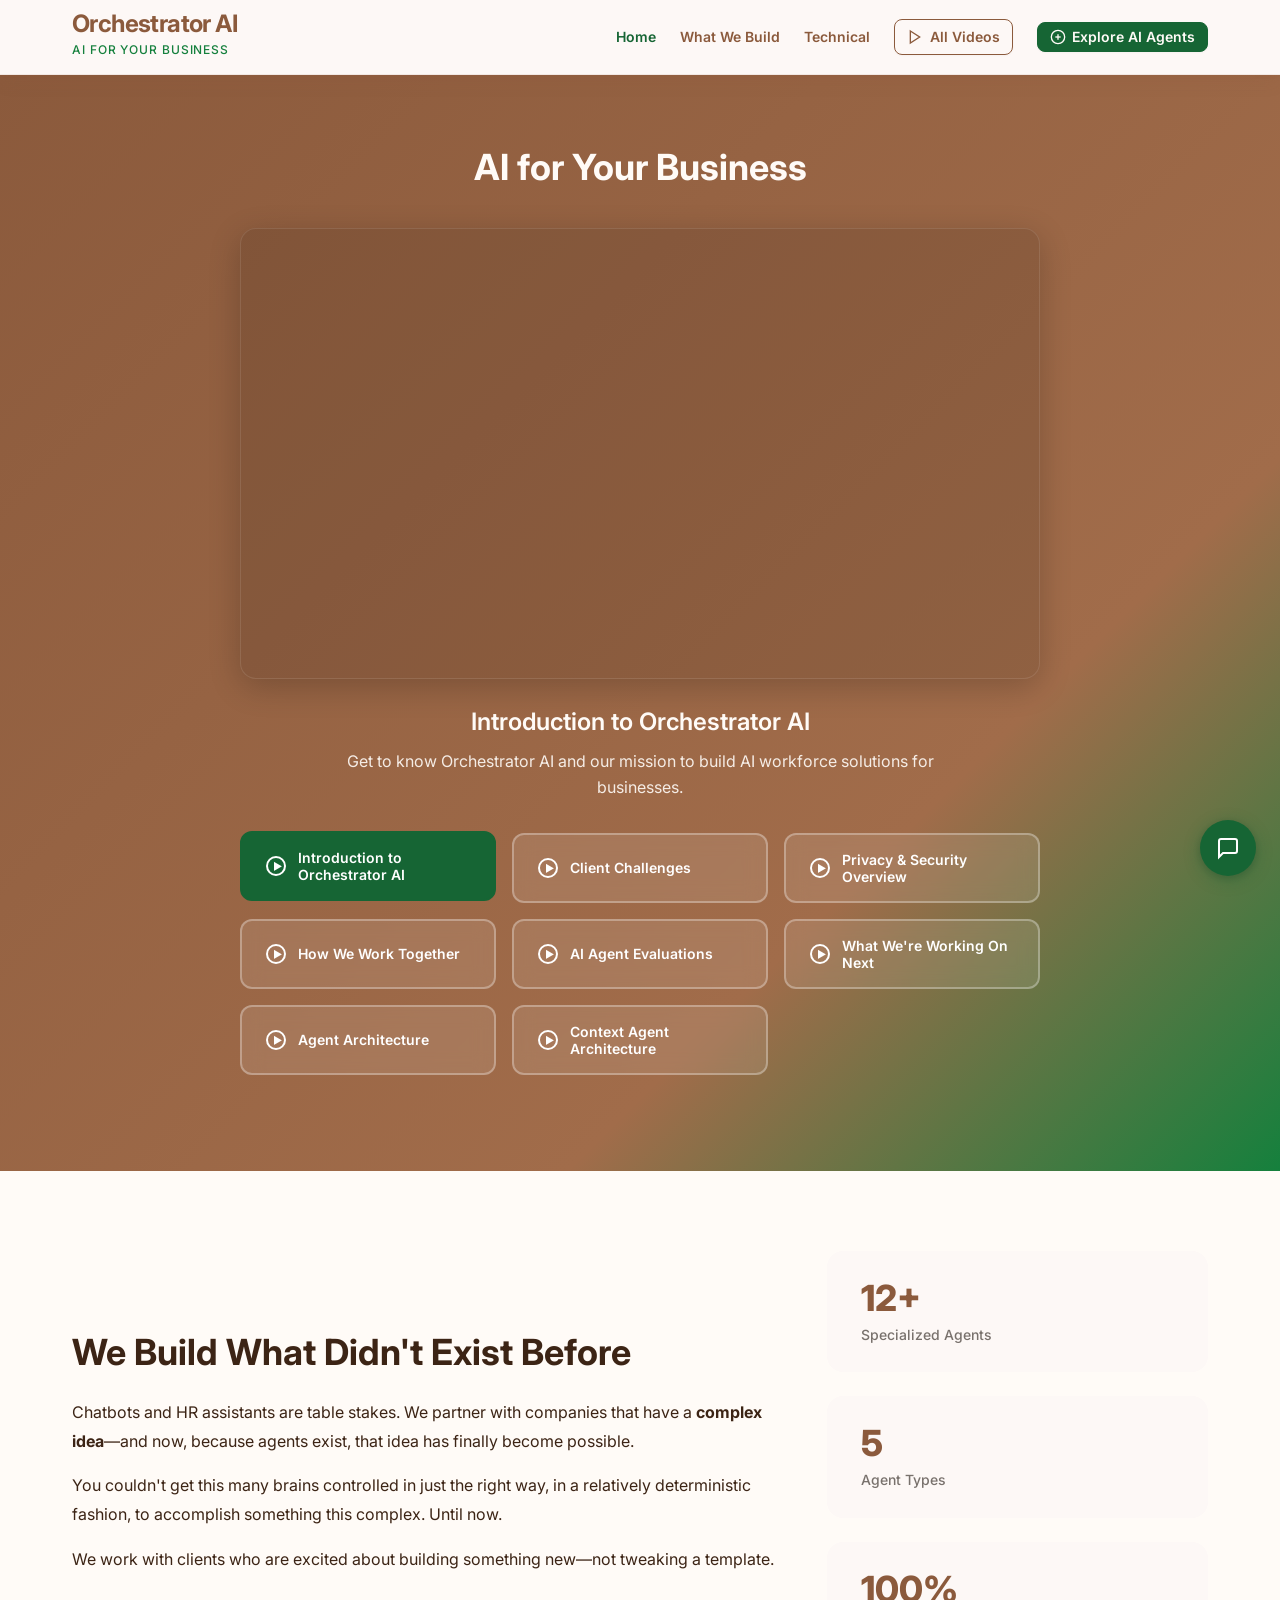
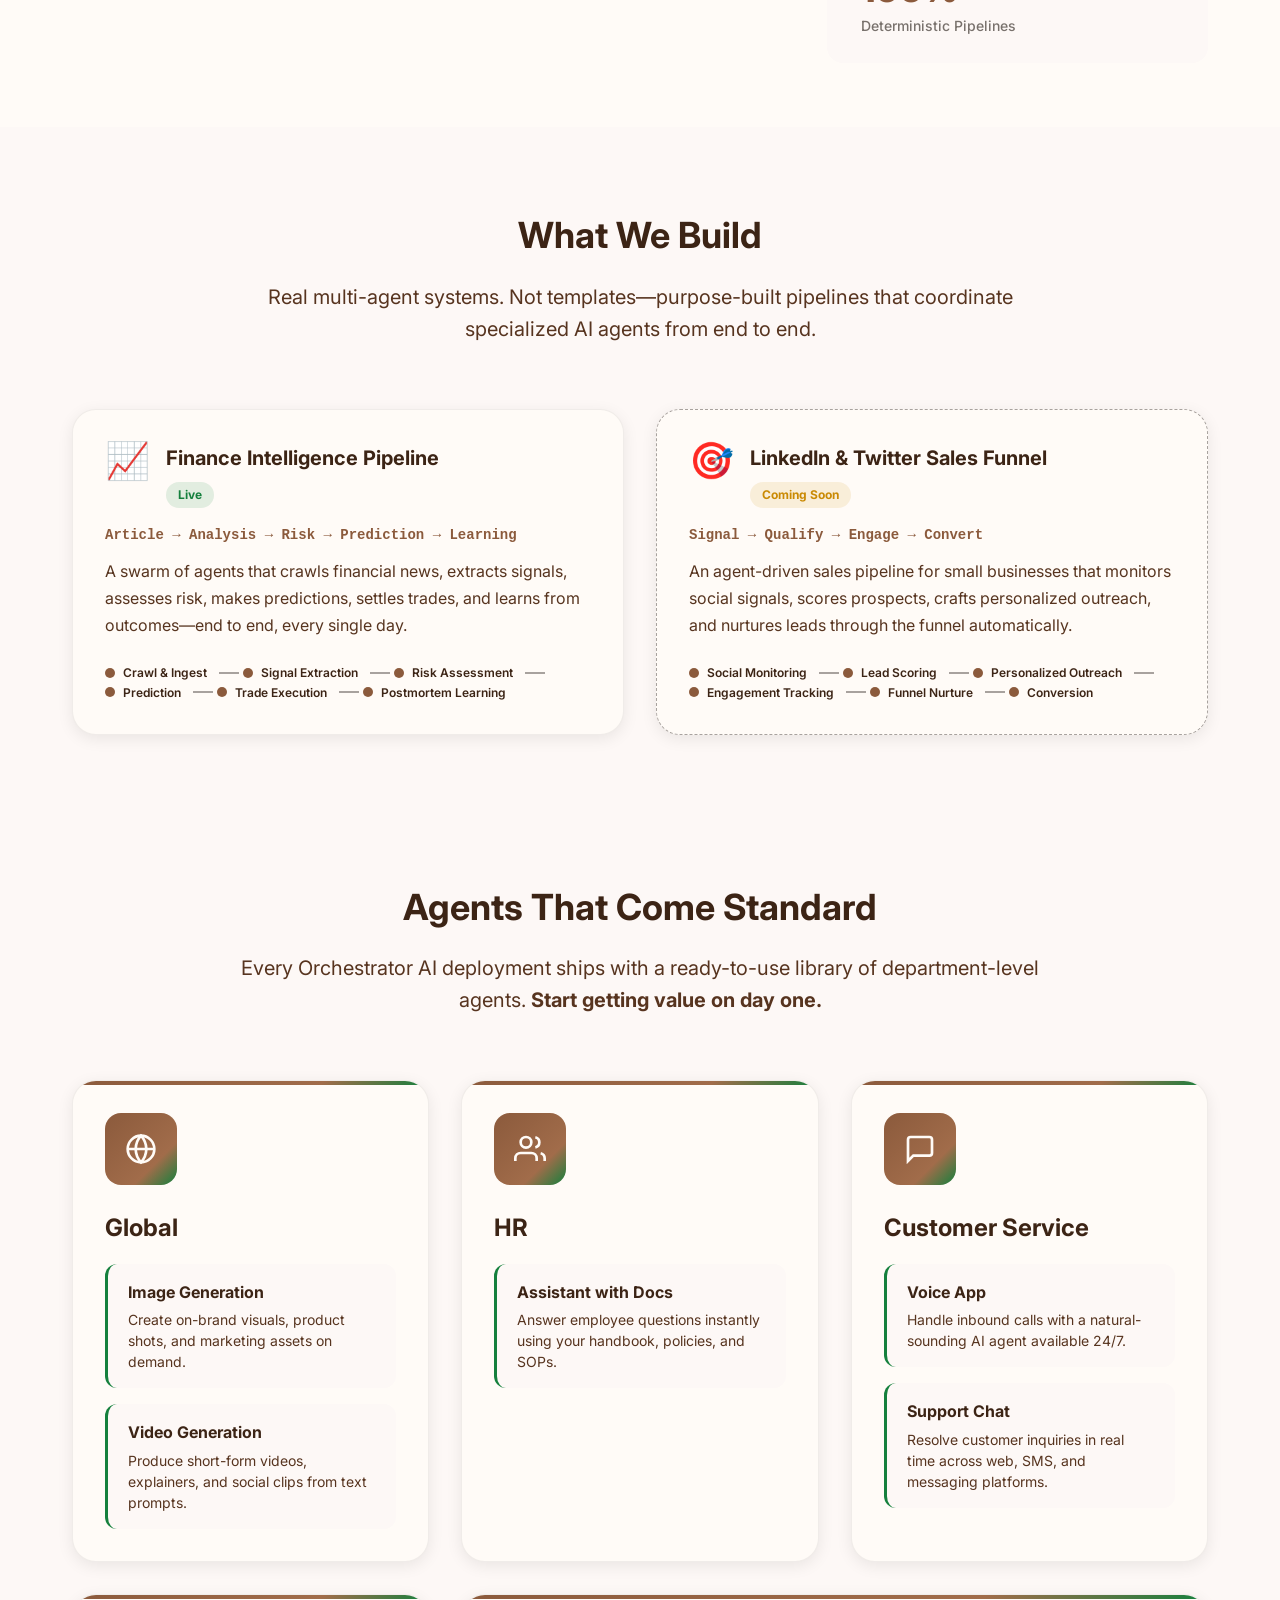
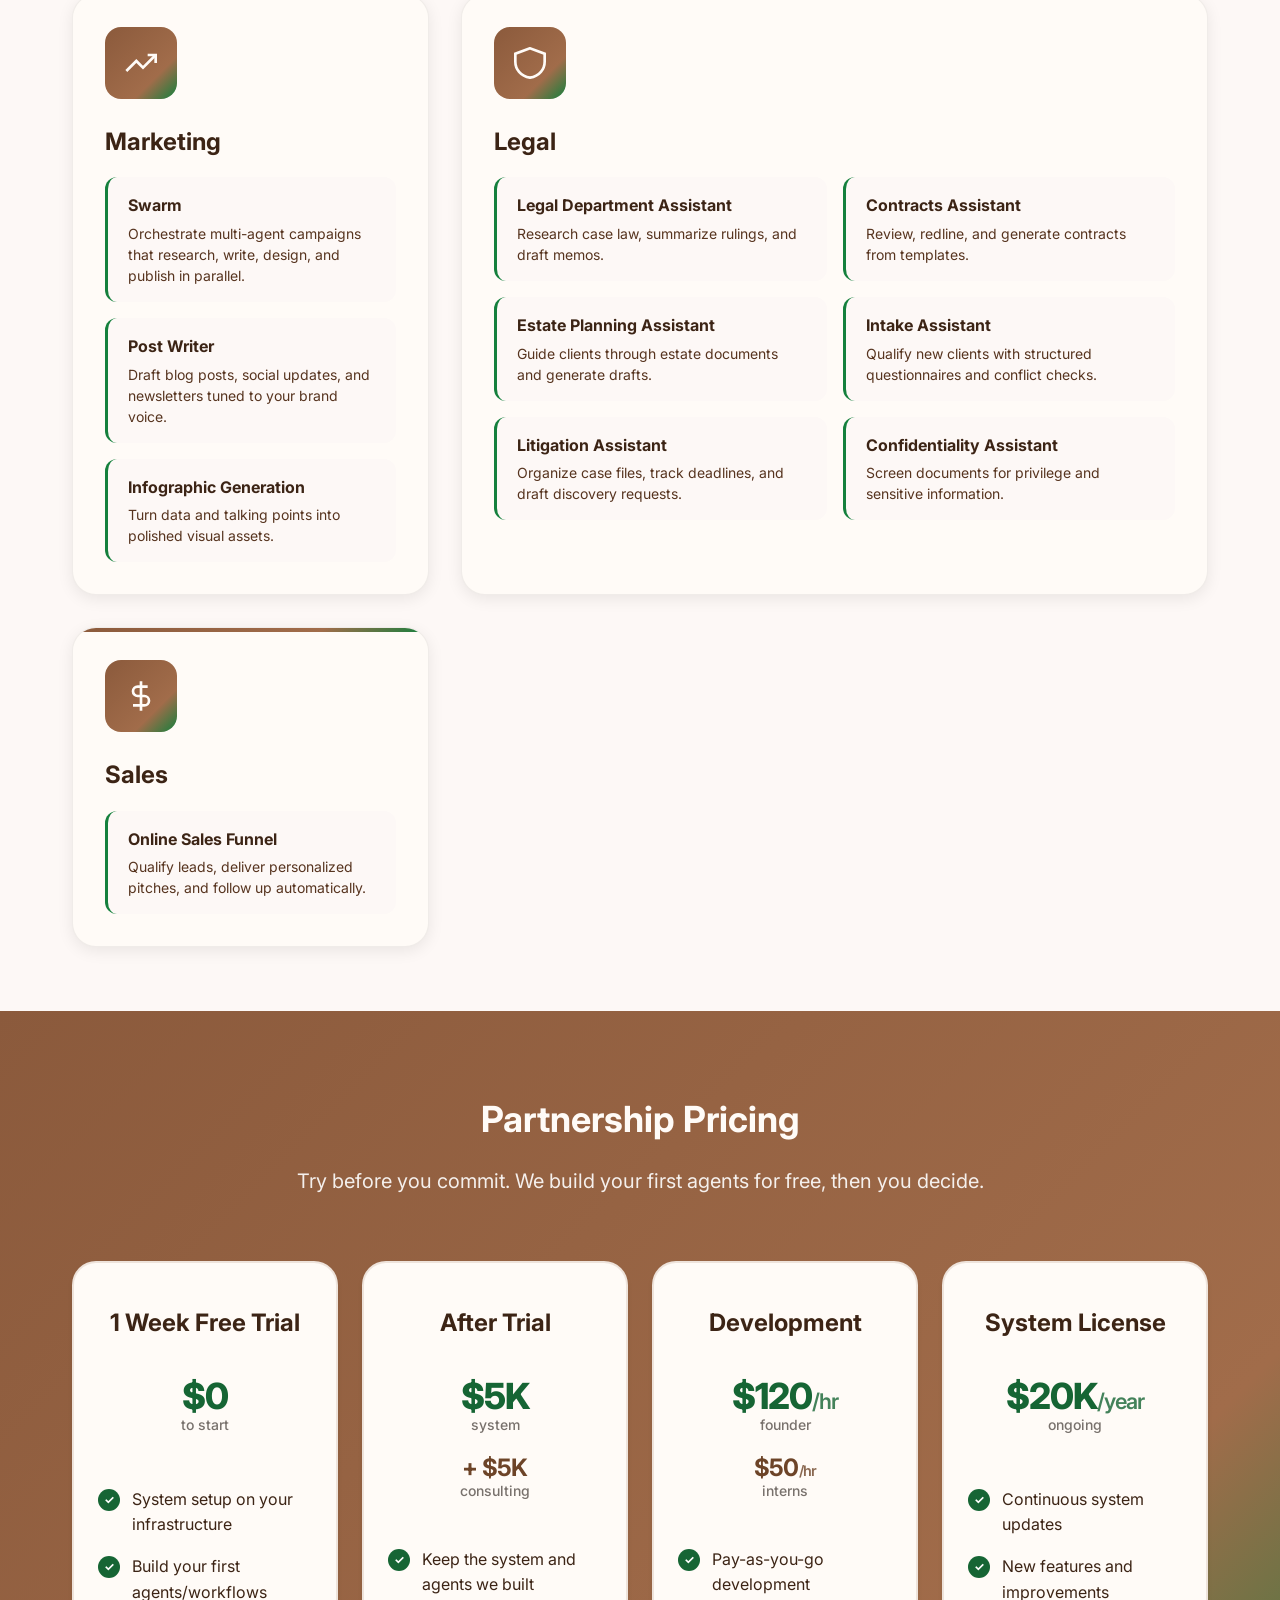
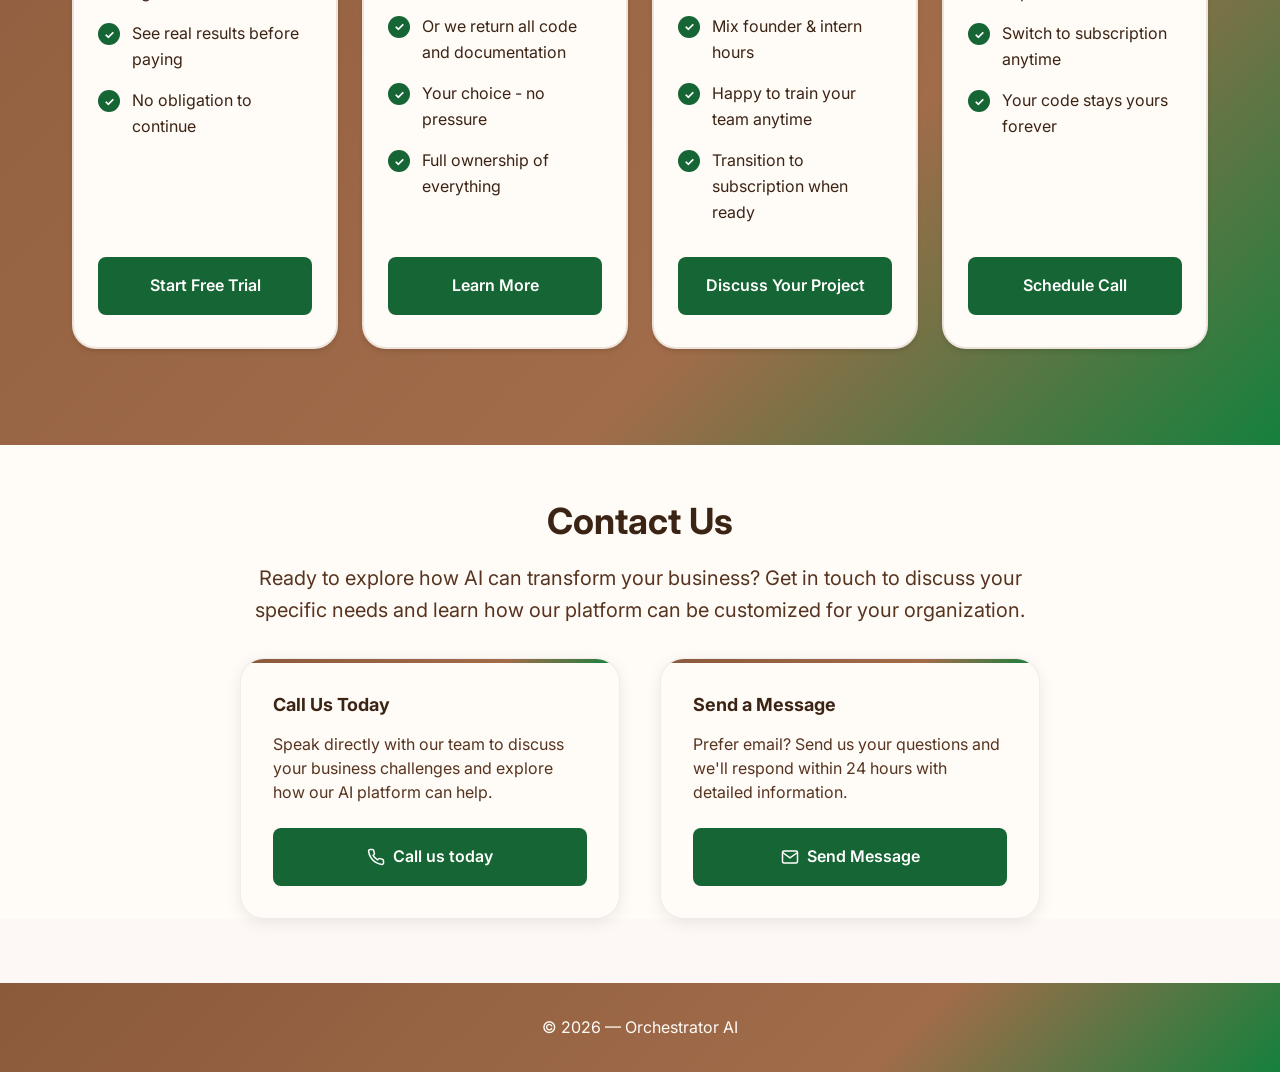
==== commit da0f6262: "deploy: landing page from b7157b21" ====
--- a/index.html
+++ b/index.html
@@ -1,5 +1,6 @@
 <!DOCTYPE html><html lang="en"> <head><meta charset="UTF-8"><meta name="viewport" content="width=device-width, initial-scale=1.0"><meta name="description" content="Production-grade AI workforce platform for businesses. On-premise deployment, privacy-first, with intelligent agents that work for your team."><title>Orchestrator AI — AI for Your Business</title><link rel="icon" type="image/svg+xml" href="/favicon.svg"><link rel="stylesheet" href="/_astro/index.wTqC13aQ.css">
-<link rel="stylesheet" href="/_astro/index.B7YN3BwF.css"></head> <body>  <header class="landing-header" data-astro-cid-3ef6ksr2> <div class="header-content" data-astro-cid-3ef6ksr2> <a href="/" class="logo" data-astro-cid-3ef6ksr2> <h1 data-astro-cid-3ef6ksr2>Orchestrator AI</h1> <span class="tagline" data-astro-cid-3ef6ksr2>AI for Your Business</span> </a> <nav class="header-nav" data-astro-cid-3ef6ksr2> <a href="/" class="nav-link active" data-astro-cid-3ef6ksr2>Home</a> <a href="/#showcase" class="nav-link" data-astro-cid-3ef6ksr2>What We Build</a> <a href="/technical" class="nav-link" data-astro-cid-3ef6ksr2>Technical</a> <a href="/videos" class="nav-link outline-btn" data-astro-cid-3ef6ksr2> <svg width="16" height="16" viewBox="0 0 24 24" fill="none" stroke="currentColor" stroke-width="2" data-astro-cid-3ef6ksr2><polygon points="5 3 19 12 5 21 5 3" data-astro-cid-3ef6ksr2></polygon></svg>
+<link rel="stylesheet" href="/_astro/index.CbZ9K6cF.css">
+<link rel="stylesheet" href="/_astro/index.CCbrye2i.css"></head> <body>  <header class="landing-header" data-astro-cid-3ef6ksr2> <div class="header-content" data-astro-cid-3ef6ksr2> <a href="/" class="logo" data-astro-cid-3ef6ksr2> <h1 data-astro-cid-3ef6ksr2>Orchestrator AI</h1> <span class="tagline" data-astro-cid-3ef6ksr2>AI for Your Business</span> </a> <nav class="header-nav" data-astro-cid-3ef6ksr2> <a href="/" class="nav-link active" data-astro-cid-3ef6ksr2>Home</a> <a href="/#showcase" class="nav-link" data-astro-cid-3ef6ksr2>What We Build</a> <a href="/technical" class="nav-link" data-astro-cid-3ef6ksr2>Technical</a> <a href="/videos" class="nav-link outline-btn" data-astro-cid-3ef6ksr2> <svg width="16" height="16" viewBox="0 0 24 24" fill="none" stroke="currentColor" stroke-width="2" data-astro-cid-3ef6ksr2><polygon points="5 3 19 12 5 21 5 3" data-astro-cid-3ef6ksr2></polygon></svg>
 All Videos
 </a> <button class="nav-link outline-btn agent-ideas-btn" onclick="window.openAgentIdeas && window.openAgentIdeas()" data-astro-cid-3ef6ksr2> <svg width="16" height="16" viewBox="0 0 24 24" fill="none" stroke="currentColor" stroke-width="2" data-astro-cid-3ef6ksr2><circle cx="12" cy="12" r="10" data-astro-cid-3ef6ksr2></circle><line x1="12" y1="8" x2="12" y2="16" data-astro-cid-3ef6ksr2></line><line x1="8" y1="12" x2="16" y2="12" data-astro-cid-3ef6ksr2></line></svg>
 Explore AI Agents
@@ -146,4 +147,4 @@
 
   // Done
   doneBtn.addEventListener('click', () => dialog.close());
-})();</script>   <script type="module">const s=new IntersectionObserver(e=>{e.forEach(r=>{r.isIntersecting&&r.target.classList.add("is-visible")})},{threshold:.1,rootMargin:"0px 0px -50px 0px"});document.querySelectorAll(".animate-on-scroll").forEach(e=>s.observe(e));</script> </body> </html>  <script type="module">document.querySelectorAll(".video-button").forEach(e=>{e.addEventListener("click",()=>{const t=e.dataset.url,c=e.dataset.title,o=e.dataset.desc,d=document.getElementById("video-iframe"),s=document.getElementById("video-title"),i=document.getElementById("video-desc");d&&t&&(d.src=t),s&&c&&(s.textContent=c),i&&o&&(i.textContent=o),document.querySelectorAll(".video-button").forEach(l=>l.classList.remove("active")),e.classList.add("active")})});</script> +})();</script>  <style>astro-island,astro-slot,astro-static-slot{display:contents}</style><script>(()=>{var e=async t=>{await(await t())()};(self.Astro||(self.Astro={})).load=e;window.dispatchEvent(new Event("astro:load"));})();</script><script>(()=>{var A=Object.defineProperty;var g=(i,o,a)=>o in i?A(i,o,{enumerable:!0,configurable:!0,writable:!0,value:a}):i[o]=a;var d=(i,o,a)=>g(i,typeof o!="symbol"?o+"":o,a);{let i={0:t=>m(t),1:t=>a(t),2:t=>new RegExp(t),3:t=>new Date(t),4:t=>new Map(a(t)),5:t=>new Set(a(t)),6:t=>BigInt(t),7:t=>new URL(t),8:t=>new Uint8Array(t),9:t=>new Uint16Array(t),10:t=>new Uint32Array(t),11:t=>1/0*t},o=t=>{let[l,e]=t;return l in i?i[l](e):void 0},a=t=>t.map(o),m=t=>typeof t!="object"||t===null?t:Object.fromEntries(Object.entries(t).map(([l,e])=>[l,o(e)]));class y extends HTMLElement{constructor(){super(...arguments);d(this,"Component");d(this,"hydrator");d(this,"hydrate",async()=>{var b;if(!this.hydrator||!this.isConnected)return;let e=(b=this.parentElement)==null?void 0:b.closest("astro-island[ssr]");if(e){e.addEventListener("astro:hydrate",this.hydrate,{once:!0});return}let c=this.querySelectorAll("astro-slot"),n={},h=this.querySelectorAll("template[data-astro-template]");for(let r of h){let s=r.closest(this.tagName);s!=null&&s.isSameNode(this)&&(n[r.getAttribute("data-astro-template")||"default"]=r.innerHTML,r.remove())}for(let r of c){let s=r.closest(this.tagName);s!=null&&s.isSameNode(this)&&(n[r.getAttribute("name")||"default"]=r.innerHTML)}let p;try{p=this.hasAttribute("props")?m(JSON.parse(this.getAttribute("props"))):{}}catch(r){let s=this.getAttribute("component-url")||"<unknown>",v=this.getAttribute("component-export");throw v&&(s+=` (export ${v})`),console.error(`[hydrate] Error parsing props for component ${s}`,this.getAttribute("props"),r),r}let u;await this.hydrator(this)(this.Component,p,n,{client:this.getAttribute("client")}),this.removeAttribute("ssr"),this.dispatchEvent(new CustomEvent("astro:hydrate"))});d(this,"unmount",()=>{this.isConnected||this.dispatchEvent(new CustomEvent("astro:unmount"))})}disconnectedCallback(){document.removeEventListener("astro:after-swap",this.unmount),document.addEventListener("astro:after-swap",this.unmount,{once:!0})}connectedCallback(){if(!this.hasAttribute("await-children")||document.readyState==="interactive"||document.readyState==="complete")this.childrenConnectedCallback();else{let e=()=>{document.removeEventListener("DOMContentLoaded",e),c.disconnect(),this.childrenConnectedCallback()},c=new MutationObserver(()=>{var n;((n=this.lastChild)==null?void 0:n.nodeType)===Node.COMMENT_NODE&&this.lastChild.nodeValue==="astro:end"&&(this.lastChild.remove(),e())});c.observe(this,{childList:!0}),document.addEventListener("DOMContentLoaded",e)}}async childrenConnectedCallback(){let e=this.getAttribute("before-hydration-url");e&&await import(e),this.start()}async start(){let e=JSON.parse(this.getAttribute("opts")),c=this.getAttribute("client");if(Astro[c]===void 0){window.addEventListener(`astro:${c}`,()=>this.start(),{once:!0});return}try{await Astro[c](async()=>{let n=this.getAttribute("renderer-url"),[h,{default:p}]=await Promise.all([import(this.getAttribute("component-url")),n?import(n):()=>()=>{}]),u=this.getAttribute("component-export")||"default";if(!u.includes("."))this.Component=h[u];else{this.Component=h;for(let f of u.split("."))this.Component=this.Component[f]}return this.hydrator=p,this.hydrate},e,this)}catch(n){console.error(`[astro-island] Error hydrating ${this.getAttribute("component-url")}`,n)}}attributeChangedCallback(){this.hydrate()}}d(y,"observedAttributes",["props"]),customElements.get("astro-island")||customElements.define("astro-island",y)}})();</script><astro-island uid="ZguBW" prefix="s0" component-url="/_astro/CustomerServiceWidget.coowYMtC.js" component-export="default" renderer-url="/_astro/client.CENlhR_z.js" props="{&quot;data-astro-cid-j7pv25f6&quot;:[0,true]}" ssr client="load" opts="{&quot;name&quot;:&quot;CustomerServiceWidget&quot;,&quot;value&quot;:true}" await-children><div class="cs-widget" data-astro-cid-j7pv25f6="true" data-v-e4b0aaa0><!----><button class="cs-fab" aria-label="Open customer service chat" data-v-e4b0aaa0><svg xmlns="http://www.w3.org/2000/svg" viewBox="0 0 24 24" fill="none" stroke="currentColor" stroke-width="2" class="cs-fab__icon" aria-hidden="true" data-v-e4b0aaa0><path d="M21 15a2 2 0 0 1-2 2H7l-4 4V5a2 2 0 0 1 2-2h14a2 2 0 0 1 2 2z" data-v-e4b0aaa0></path></svg></button><!----><!----></div><!--astro:end--></astro-island>  <script type="module">const s=new IntersectionObserver(e=>{e.forEach(r=>{r.isIntersecting&&r.target.classList.add("is-visible")})},{threshold:.1,rootMargin:"0px 0px -50px 0px"});document.querySelectorAll(".animate-on-scroll").forEach(e=>s.observe(e));</script> </body> </html>  <script type="module">document.querySelectorAll(".video-button").forEach(e=>{e.addEventListener("click",()=>{const t=e.dataset.url,c=e.dataset.title,o=e.dataset.desc,d=document.getElementById("video-iframe"),s=document.getElementById("video-title"),i=document.getElementById("video-desc");d&&t&&(d.src=t),s&&c&&(s.textContent=c),i&&o&&(i.textContent=o),document.querySelectorAll(".video-button").forEach(l=>l.classList.remove("active")),e.classList.add("active")})});</script> 
--- a/_astro/index.CbZ9K6cF.css
+++ b/_astro/index.CbZ9K6cF.css
@@ -0,0 +1 @@
+.agent-ideas-dialog[data-astro-cid-26ej3dsh]{border:none;border-radius:var(--radius-3xl, 24px);padding:0;max-width:720px;width:90vw;max-height:85vh;overflow-y:auto;box-shadow:0 24px 64px #0003}.agent-ideas-dialog[data-astro-cid-26ej3dsh]::backdrop{background:#00000080;backdrop-filter:blur(4px)}.dialog-content[data-astro-cid-26ej3dsh]{padding:2.5rem;position:relative}.close-btn[data-astro-cid-26ej3dsh]{position:absolute;top:1rem;right:1rem;background:none;border:none;font-size:2rem;cursor:pointer;color:var(--landing-gray, #666);line-height:1;padding:.25rem}.close-btn[data-astro-cid-26ej3dsh]:hover{color:var(--landing-dark, #333)}.step[data-astro-cid-26ej3dsh] h2[data-astro-cid-26ej3dsh]{font-size:1.75rem;font-weight:700;color:var(--landing-dark, #1a1a1a);margin-bottom:.75rem}.step[data-astro-cid-26ej3dsh] p[data-astro-cid-26ej3dsh]{color:var(--landing-dark-light, #555);margin-bottom:1.5rem;line-height:1.6}.hidden[data-astro-cid-26ej3dsh]{display:none!important}.input-group[data-astro-cid-26ej3dsh]{margin-bottom:1rem}.input-group[data-astro-cid-26ej3dsh] label[data-astro-cid-26ej3dsh]{display:block;font-weight:600;margin-bottom:.4rem;color:var(--landing-dark, #1a1a1a);font-size:.9rem}.input-group[data-astro-cid-26ej3dsh] input[data-astro-cid-26ej3dsh]{width:100%;padding:.75rem 1rem;border:2px solid rgba(0,0,0,.1);border-radius:12px;font-size:1rem;font-family:inherit;transition:border-color .2s;box-sizing:border-box}.input-group[data-astro-cid-26ej3dsh] input[data-astro-cid-26ej3dsh]:focus{outline:none;border-color:var(--landing-accent, #c75b2a)}.primary-btn[data-astro-cid-26ej3dsh]{background:var(--landing-accent, #c75b2a);color:#fff;border:none;padding:.85rem 2rem;border-radius:12px;font-weight:600;font-size:1rem;cursor:pointer;font-family:inherit;transition:opacity .2s,transform .2s;width:100%;margin-top:.5rem}.primary-btn[data-astro-cid-26ej3dsh]:hover{opacity:.9;transform:translateY(-1px)}.primary-btn[data-astro-cid-26ej3dsh]:disabled{opacity:.5;cursor:not-allowed;transform:none}.spinner[data-astro-cid-26ej3dsh]{width:48px;height:48px;border:4px solid rgba(0,0,0,.1);border-top-color:var(--landing-accent, #c75b2a);border-radius:50%;animation:spin .8s linear infinite;margin:2rem auto}@keyframes spin{to{transform:rotate(360deg)}}.agents-grid[data-astro-cid-26ej3dsh]{display:grid;grid-template-columns:1fr 1fr;gap:.75rem;margin-bottom:1.5rem;max-height:400px;overflow-y:auto}.agent-card[data-astro-cid-26ej3dsh]{display:flex;align-items:flex-start;gap:.75rem;padding:1rem;border:2px solid rgba(0,0,0,.08);border-radius:12px;cursor:pointer;transition:border-color .2s,background .2s}.agent-card[data-astro-cid-26ej3dsh]:hover{border-color:#0003}.agent-card[data-astro-cid-26ej3dsh]:has(input:checked){border-color:var(--landing-accent, #c75b2a);background:#c75b2a0d}.agent-checkbox[data-astro-cid-26ej3dsh]{margin-top:.25rem;accent-color:var(--landing-accent, #c75b2a)}.agent-card-content[data-astro-cid-26ej3dsh] h3[data-astro-cid-26ej3dsh]{font-size:.95rem;font-weight:600;margin-bottom:.25rem;color:var(--landing-dark, #1a1a1a)}.agent-card-content[data-astro-cid-26ej3dsh] p[data-astro-cid-26ej3dsh]{font-size:.82rem;color:var(--landing-dark-light, #555);margin:0;line-height:1.4}.form-grid[data-astro-cid-26ej3dsh]{display:grid;grid-template-columns:1fr 1fr;gap:.75rem}.error-msg[data-astro-cid-26ej3dsh]{background:#fef2f2;color:#b91c1c;padding:.75rem 1rem;border-radius:8px;margin-top:1rem;font-size:.9rem}@media(max-width:640px){.dialog-content[data-astro-cid-26ej3dsh]{padding:1.5rem}.agents-grid[data-astro-cid-26ej3dsh],.form-grid[data-astro-cid-26ej3dsh]{grid-template-columns:1fr}}.chat-tab[data-v-fe887d11]{display:flex;flex-direction:column;height:100%;overflow:hidden}.chat-messages[data-v-fe887d11]{flex:1;overflow-y:auto;padding:16px;display:flex;flex-direction:column;gap:12px;scroll-behavior:smooth}.chat-message[data-v-fe887d11]{display:flex}.chat-message--user[data-v-fe887d11]{justify-content:flex-end}.chat-message--assistant[data-v-fe887d11]{justify-content:flex-start}.chat-bubble[data-v-fe887d11]{max-width:80%;padding:10px 14px;border-radius:16px;font-size:.9rem;line-height:1.5}.chat-message--user .chat-bubble[data-v-fe887d11]{background:#166534;color:#fff;border-bottom-right-radius:4px}.chat-message--assistant .chat-bubble[data-v-fe887d11]{background:#f3f4f6;color:#1f2937;border-bottom-left-radius:4px}.chat-bubble--loading[data-v-fe887d11]{display:flex;align-items:center;gap:4px;padding:12px 16px}.chat-dot[data-v-fe887d11]{width:6px;height:6px;background:#9ca3af;border-radius:50%;animation:chat-dot-bounce-fe887d11 1.2s ease-in-out infinite}.chat-dot[data-v-fe887d11]:nth-child(2){animation-delay:.2s}.chat-dot[data-v-fe887d11]:nth-child(3){animation-delay:.4s}@keyframes chat-dot-bounce-fe887d11{0%,80%,to{transform:translateY(0)}40%{transform:translateY(-6px)}}.chat-privacy[data-v-fe887d11]{padding:4px 16px;font-size:.7rem;color:#9ca3af;text-align:center;flex-shrink:0}.chat-input-bar[data-v-fe887d11]{display:flex;align-items:center;gap:8px;padding:12px 16px;border-top:1px solid rgba(0,0,0,.08);flex-shrink:0;background:#fffbf7}.chat-input[data-v-fe887d11]{flex:1;border:1px solid rgba(0,0,0,.12);border-radius:20px;padding:8px 14px;font-size:.9rem;outline:none;background:#fff;color:#1f2937;font-family:inherit;transition:border-color .15s ease}.chat-input[data-v-fe887d11]:focus{border-color:#166534}.chat-input[data-v-fe887d11]:disabled{opacity:.6}.chat-send-btn[data-v-fe887d11]{width:36px;height:36px;border-radius:50%;background:#166534;border:none;cursor:pointer;display:flex;align-items:center;justify-content:center;color:#fff;flex-shrink:0;transition:background .15s ease,transform .1s ease}.chat-send-btn[data-v-fe887d11]:hover:not(:disabled){background:#14532d;transform:scale(1.05)}.chat-send-btn[data-v-fe887d11]:disabled{opacity:.4;cursor:default}.chat-save-btn[data-v-fe887d11]{width:32px;height:32px;border-radius:8px;background:transparent;border:1px solid rgba(0,0,0,.12);cursor:pointer;display:flex;align-items:center;justify-content:center;color:#6b7280;flex-shrink:0;transition:background .15s ease,color .15s ease}.chat-save-btn[data-v-fe887d11]:hover{background:#0000000d;color:#1f2937}.voice-wave-container[data-v-850382d7]{display:flex;flex-direction:column;width:100%;height:100%;gap:12px}.wave-section[data-v-850382d7]{display:flex;align-items:center;justify-content:center;flex-shrink:0;padding:8px 0}.wave-canvas[data-v-850382d7]{width:100%;max-width:400px;height:80px;border-radius:8px;background:transparent}.transcript-section[data-v-850382d7]{flex:1;overflow-y:auto;padding:8px 12px;border:1px solid rgba(255,255,255,.1);border-radius:8px;background:#0000001a;display:flex;flex-direction:column;gap:8px;scroll-behavior:smooth}.transcript-message[data-v-850382d7]{display:flex;gap:6px;font-size:.875rem;line-height:1.5}.transcript-role[data-v-850382d7]{font-weight:600;flex-shrink:0;color:#fff9}.transcript-user .transcript-role[data-v-850382d7]{color:#22c55ecc}.transcript-assistant .transcript-role[data-v-850382d7]{color:#fffc}.transcript-content[data-v-850382d7]{color:#ffffffe6}.transcript-live .transcript-content[data-v-850382d7]{color:#22c55ee6}.transcript-cursor[data-v-850382d7]{animation:blink-850382d7 1s step-end infinite;font-weight:100}@keyframes blink-850382d7{0%,to{opacity:1}50%{opacity:0}}@media(prefers-reduced-motion:reduce){[data-v-850382d7]{animation-duration:.01ms!important;transition-duration:.01ms!important}}.voice-controls[data-v-592e3232]{display:flex;align-items:center;justify-content:center;gap:12px;padding:8px 0}.voice-btn[data-v-592e3232]{display:flex;flex-direction:column;align-items:center;gap:4px;padding:10px 16px;border:1px solid rgba(255,255,255,.2);border-radius:8px;background:#ffffff0d;color:#fffc;cursor:pointer;transition:background .15s ease,border-color .15s ease,color .15s ease;font-family:inherit;min-width:72px}.voice-btn[data-v-592e3232]:hover{background:#ffffff1f;border-color:#ffffff59;color:#fff}.voice-btn--muted[data-v-592e3232]{color:#ef4444e6;border-color:#ef444466;background:#ef444414}.voice-btn--muted[data-v-592e3232]:hover{background:#ef444426;border-color:#ef444499;color:#ef4444}.voice-btn--end[data-v-592e3232]{color:#ef4444e6;border-color:#ef444466;background:#ef444414}.voice-btn--end[data-v-592e3232]:hover{background:#ef444426;border-color:#ef444499;color:#ef4444}.voice-btn__icon[data-v-592e3232]{width:20px;height:20px;flex-shrink:0}.voice-btn__label[data-v-592e3232]{font-size:.75rem;font-weight:500;letter-spacing:.02em}.voice-tab[data-v-dd187b61]{display:flex;flex-direction:column;height:100%;overflow:hidden;background:#1a1a2e}.voice-idle[data-v-dd187b61]{flex:1;display:flex;flex-direction:column;align-items:center;justify-content:center;gap:16px}.voice-start-btn[data-v-dd187b61]{width:88px;height:88px;border-radius:50%;background:#166534;border:none;cursor:pointer;display:flex;align-items:center;justify-content:center;color:#fff;box-shadow:0 4px 20px #16653480;transition:transform .15s ease,box-shadow .15s ease}.voice-start-btn[data-v-dd187b61]:hover{transform:scale(1.06);box-shadow:0 6px 28px #16653499}.voice-idle-hint[data-v-dd187b61]{color:#fff9;font-size:.95rem;margin:0}.voice-active[data-v-dd187b61]{flex:1;display:flex;flex-direction:column;padding:16px;gap:12px;overflow:hidden}.voice-error[data-v-dd187b61]{padding:8px 16px;margin:0;font-size:.85rem;color:#fca5a5;text-align:center;flex-shrink:0}.voice-privacy[data-v-dd187b61]{padding:6px 16px;font-size:.7rem;color:#ffffff4d;text-align:center;flex-shrink:0;margin:0}.save-overlay[data-v-98eb80e7]{position:fixed;inset:0;z-index:10000;background:#0006;display:flex;align-items:center;justify-content:center;padding:24px}.save-modal[data-v-98eb80e7]{background:#fffbf7;border-radius:1rem;width:100%;max-width:360px;box-shadow:0 20px 60px #00000040;overflow:hidden}.save-modal__header[data-v-98eb80e7]{display:flex;align-items:center;justify-content:space-between;padding:16px 20px 12px;border-bottom:1px solid rgba(0,0,0,.08)}.save-modal__title[data-v-98eb80e7]{font-size:1rem;font-weight:600;color:#1f2937;margin:0}.save-modal__close[data-v-98eb80e7]{padding:4px;border:none;background:transparent;cursor:pointer;color:#6b7280;border-radius:4px;display:flex;align-items:center;justify-content:center;transition:background .15s ease}.save-modal__close[data-v-98eb80e7]:hover{background:#0000000f}.save-success[data-v-98eb80e7]{display:flex;flex-direction:column;align-items:center;justify-content:center;padding:32px 24px;gap:12px;text-align:center;color:#166534;font-weight:500}.save-success p[data-v-98eb80e7]{margin:0;font-size:.95rem}.save-form[data-v-98eb80e7]{padding:16px 20px 20px;display:flex;flex-direction:column;gap:12px}.save-form__desc[data-v-98eb80e7]{margin:0;font-size:.85rem;color:#6b7280;line-height:1.5}.save-error[data-v-98eb80e7]{margin:0 0 12px;font-size:.85rem;color:#dc2626;line-height:1.4}.save-field[data-v-98eb80e7]{display:flex;flex-direction:column;gap:4px}.save-label[data-v-98eb80e7]{font-size:.8rem;font-weight:500;color:#374151}.save-required[data-v-98eb80e7]{color:#dc2626;margin-left:2px}.save-optional[data-v-98eb80e7]{font-weight:400;color:#9ca3af}.save-input[data-v-98eb80e7]{border:1px solid rgba(0,0,0,.15);border-radius:8px;padding:8px 12px;font-size:.875rem;outline:none;background:#fff;color:#1f2937;font-family:inherit;transition:border-color .15s ease}.save-input[data-v-98eb80e7]:focus{border-color:#166534}.save-input[data-v-98eb80e7]:disabled{opacity:.6}.save-submit[data-v-98eb80e7]{display:flex;align-items:center;justify-content:center;gap:8px;margin-top:4px;padding:10px 16px;background:#166534;color:#fff;border:none;border-radius:8px;font-size:.9rem;font-weight:600;cursor:pointer;font-family:inherit;transition:background .15s ease}.save-submit[data-v-98eb80e7]:hover:not(:disabled){background:#14532d}.save-submit[data-v-98eb80e7]:disabled{opacity:.5;cursor:default}.save-spinner[data-v-98eb80e7]{width:16px;height:16px;border:2px solid rgba(255,255,255,.4);border-top-color:#fff;border-radius:50%;animation:save-spin-98eb80e7 .7s linear infinite}@keyframes save-spin-98eb80e7{to{transform:rotate(360deg)}}.engagement-bubble[data-v-1fc71996]{position:relative;background:#1f2937;color:#fff;border-radius:12px;padding:10px 32px 10px 14px;white-space:nowrap;box-shadow:0 4px 16px #0003;max-width:240px;white-space:normal}.bubble-text[data-v-1fc71996]{background:none;border:none;color:inherit;font-size:.875rem;font-weight:500;cursor:pointer;padding:0;text-align:left;line-height:1.4;font-family:inherit}.bubble-text[data-v-1fc71996]:hover{text-decoration:underline;text-underline-offset:2px}.bubble-dismiss[data-v-1fc71996]{position:absolute;top:6px;right:6px;width:18px;height:18px;border-radius:50%;background:#ffffff26;border:none;cursor:pointer;display:flex;align-items:center;justify-content:center;color:#ffffffb3;transition:background .15s ease;flex-shrink:0}.bubble-dismiss[data-v-1fc71996]:hover{background:#ffffff47;color:#fff}.bubble-tail[data-v-1fc71996]{position:absolute;bottom:-8px;right:20px;width:0;height:0;border-left:8px solid transparent;border-right:8px solid transparent;border-top:8px solid #1f2937}.bubble-enter-active[data-v-1fc71996],.bubble-leave-active[data-v-1fc71996]{transition:opacity .2s ease,transform .2s ease}.bubble-enter-from[data-v-1fc71996],.bubble-leave-to[data-v-1fc71996]{opacity:0;transform:translateY(8px)}.cs-widget[data-v-e4b0aaa0]{position:fixed;bottom:calc(24px + env(safe-area-inset-bottom,0px));right:calc(24px + env(safe-area-inset-right,0px));z-index:9999;display:flex;flex-direction:column;align-items:flex-end;gap:12px}.cs-fab[data-v-e4b0aaa0]{width:56px;height:56px;border-radius:50%;background:#166534;border:none;cursor:pointer;display:flex;align-items:center;justify-content:center;box-shadow:0 4px 16px #16653466,0 2px 8px #00000026;transition:transform .15s ease,box-shadow .15s ease,background .15s ease;animation:cs-pulse-e4b0aaa0 3s ease-in-out infinite;flex-shrink:0}.cs-fab[data-v-e4b0aaa0]:hover{transform:scale(1.08);box-shadow:0 6px 20px #16653480,0 4px 12px #0000002e;background:#14532d}.cs-fab--no-pulse[data-v-e4b0aaa0]{animation:none}.cs-fab__icon[data-v-e4b0aaa0]{width:24px;height:24px;color:#fff}@keyframes cs-pulse-e4b0aaa0{0%,to{box-shadow:0 4px 16px #16653466,0 2px 8px #00000026}50%{box-shadow:0 4px 16px #16653466,0 0 0 8px #16653426,0 2px 8px #00000026}}.cs-modal-overlay[data-v-e4b0aaa0]{position:fixed;inset:0;z-index:9998;display:flex;align-items:flex-end;justify-content:flex-end;padding:0 calc(24px + env(safe-area-inset-right,0px)) calc(96px + env(safe-area-inset-bottom,0px)) 0;pointer-events:none}.cs-modal[data-v-e4b0aaa0]{width:400px;height:550px;border-radius:1rem;background:#fffbf7;box-shadow:0 20px 60px #0003,0 8px 24px #0000001f;display:flex;flex-direction:column;overflow:hidden;pointer-events:all}@keyframes cs-slide-up-e4b0aaa0{0%{opacity:0;transform:translateY(32px) scale(.96)}70%{opacity:1;transform:translateY(-4px) scale(1.01)}to{opacity:1;transform:translateY(0) scale(1)}}.cs-modal-enter-active[data-v-e4b0aaa0]{animation:cs-slide-up-e4b0aaa0 .3s cubic-bezier(.34,1.56,.64,1) forwards}.cs-modal-leave-active[data-v-e4b0aaa0]{transition:opacity .18s ease,transform .18s ease}.cs-modal-leave-to[data-v-e4b0aaa0]{opacity:0;transform:translateY(16px) scale(.97)}.cs-tab-panel[data-v-e4b0aaa0]{display:none;height:100%;opacity:0;transform:translateY(4px);transition:opacity .18s ease,transform .18s ease}.cs-tab-panel--visible[data-v-e4b0aaa0]{display:flex;flex-direction:column;opacity:1;transform:translateY(0)}.cs-modal__header[data-v-e4b0aaa0]{display:flex;align-items:center;justify-content:space-between;padding:12px 16px 0;border-bottom:1px solid rgba(0,0,0,.08);flex-shrink:0}.cs-tabs[data-v-e4b0aaa0]{display:flex;gap:4px}.cs-tab[data-v-e4b0aaa0]{padding:8px 16px;border:none;background:transparent;cursor:pointer;font-size:.9rem;font-weight:500;color:#6b7280;border-bottom:2px solid transparent;margin-bottom:-1px;transition:color .15s ease,border-color .15s ease;font-family:inherit}.cs-tab[data-v-e4b0aaa0]:hover{color:#1f2937}.cs-tab--active[data-v-e4b0aaa0]{color:#166534;border-bottom-color:#166534}.cs-modal__close[data-v-e4b0aaa0]{padding:6px;border:none;background:transparent;cursor:pointer;color:#6b7280;border-radius:6px;display:flex;align-items:center;justify-content:center;transition:background .15s ease,color .15s ease}.cs-modal__close[data-v-e4b0aaa0]:hover{background:#0000000f;color:#1f2937}.cs-modal__body[data-v-e4b0aaa0]{flex:1;overflow:hidden;display:flex;flex-direction:column}.cs-session-error[data-v-e4b0aaa0]{flex:1;display:flex;align-items:center;justify-content:center;padding:24px;text-align:center;color:#dc2626;font-size:.9rem}.cs-session-loading[data-v-e4b0aaa0]{flex:1;display:flex;align-items:center;justify-content:center}.cs-spinner[data-v-e4b0aaa0]{width:32px;height:32px;border:3px solid rgba(22,101,52,.2);border-top-color:#166534;border-radius:50%;animation:cs-spin-e4b0aaa0 .7s linear infinite}@keyframes cs-spin-e4b0aaa0{to{transform:rotate(360deg)}}@media(max-width:767px){.cs-modal-overlay[data-v-e4b0aaa0]{padding:0;align-items:flex-start;justify-content:flex-start}.cs-modal[data-v-e4b0aaa0]{width:100%;height:100%;height:100dvh;border-radius:0}.cs-widget[data-v-e4b0aaa0]{bottom:calc(16px + env(safe-area-inset-bottom,0px));right:calc(16px + env(safe-area-inset-right,0px))}}@media(prefers-reduced-motion:reduce){[data-v-e4b0aaa0]{animation-duration:.01ms!important;transition-duration:.01ms!important}}.hero-section[data-astro-cid-j7pv25f6]{background:var(--landing-gradient);color:var(--landing-white);padding:var(--space-16) 0;min-height:60vh;display:flex;align-items:center;position:relative;overflow:hidden}.hero-content[data-astro-cid-j7pv25f6]{text-align:center;position:relative;z-index:1}.video-section[data-astro-cid-j7pv25f6] h2[data-astro-cid-j7pv25f6]{font-size:var(--text-4xl);margin-bottom:var(--space-8);font-weight:700;color:var(--landing-white)}.video-container[data-astro-cid-j7pv25f6]{position:relative;width:100%;max-width:800px;margin:0 auto;background:#0000001a;border-radius:16px;overflow:hidden;box-shadow:0 8px 32px #0003;border:1px solid rgba(255,255,255,.1)}.video-wrapper[data-astro-cid-j7pv25f6]{position:relative;width:100%;height:0;padding-bottom:56.25%}.video-wrapper[data-astro-cid-j7pv25f6] iframe[data-astro-cid-j7pv25f6]{position:absolute;top:0;left:0;width:100%;height:100%;border:none;border-radius:16px}.video-info[data-astro-cid-j7pv25f6]{text-align:center;margin-top:1.5rem;padding:0 1rem}.video-info[data-astro-cid-j7pv25f6] h3[data-astro-cid-j7pv25f6]{font-size:1.5rem;font-weight:600;margin-bottom:.5rem}.video-info[data-astro-cid-j7pv25f6] p[data-astro-cid-j7pv25f6]{font-size:1rem;opacity:.9;max-width:600px;margin:0 auto}.video-buttons-grid[data-astro-cid-j7pv25f6]{display:grid;grid-template-columns:repeat(auto-fit,minmax(200px,1fr));gap:var(--space-4);max-width:800px;margin:var(--space-8) auto}.video-button[data-astro-cid-j7pv25f6]{background:#ffffff1a;border:2px solid rgba(255,255,255,.3);color:#fff;padding:var(--space-4) var(--space-6);border-radius:var(--radius-xl);font-weight:600;cursor:pointer;transition:var(--transition-smooth);display:flex;align-items:center;text-align:left;gap:var(--space-3);font-size:var(--text-sm);backdrop-filter:blur(10px);font-family:inherit}.video-button[data-astro-cid-j7pv25f6]:hover{background:#fff3;border-color:#ffffff80;transform:translateY(-2px)}.video-button[data-astro-cid-j7pv25f6].active{background:var(--landing-accent);border-color:var(--landing-accent);transform:translateY(-2px)}.play-icon-wrapper[data-astro-cid-j7pv25f6]{width:20px;height:20px;min-width:20px;border:2px solid white;border-radius:50%;display:flex;align-items:center;justify-content:center;font-size:10px;padding-left:2px;flex-shrink:0}.demo-highlight-box[data-astro-cid-j7pv25f6]{margin:var(--space-8) auto;max-width:800px;background:#fffffff7;color:var(--landing-dark);border-radius:var(--radius-2xl);padding:var(--space-8);box-shadow:0 4px 16px #00000014;border:1px solid rgba(0,0,0,.06);text-align:left}.demo-highlight-title[data-astro-cid-j7pv25f6]{font-size:var(--text-2xl);font-weight:700;color:var(--landing-primary);text-align:center;margin-bottom:var(--space-4)}.demo-highlight-text[data-astro-cid-j7pv25f6]{font-size:1rem;line-height:1.5;margin:var(--space-4) 0}.demo-highlight-text[data-astro-cid-j7pv25f6] .highlight[data-astro-cid-j7pv25f6]{color:var(--landing-accent);font-weight:600}.demo-highlight-list[data-astro-cid-j7pv25f6]{list-style:none;padding:0;margin:var(--space-3) 0}.demo-highlight-list[data-astro-cid-j7pv25f6] li[data-astro-cid-j7pv25f6]{padding:var(--space-2) 0;padding-left:var(--space-6);position:relative;font-size:1rem;line-height:1.4}.demo-highlight-list[data-astro-cid-j7pv25f6] li[data-astro-cid-j7pv25f6]:before{content:"✓";position:absolute;left:0;top:var(--space-2);color:var(--landing-secondary);font-weight:700}.demo-actions[data-astro-cid-j7pv25f6]{display:flex;justify-content:center;margin-top:var(--space-6)}.btn-primary[data-astro-cid-j7pv25f6]{background:var(--landing-accent);color:#fff;padding:var(--space-4) var(--space-8);border-radius:var(--radius-lg);font-weight:600;font-size:var(--text-base);display:inline-block;transition:var(--transition-smooth)}.btn-primary[data-astro-cid-j7pv25f6]:hover{opacity:.9;transform:translateY(-1px)}.agents-section[data-astro-cid-j7pv25f6]{background:var(--landing-primary-50);padding:var(--space-20) 0 var(--space-16)}.section-header[data-astro-cid-j7pv25f6]{text-align:center;margin-bottom:var(--space-16)}.section-header[data-astro-cid-j7pv25f6] h2[data-astro-cid-j7pv25f6]{font-size:var(--text-4xl);color:var(--landing-dark);margin-bottom:var(--space-4);font-weight:700}.section-subtitle[data-astro-cid-j7pv25f6]{font-size:var(--text-xl);color:var(--landing-dark-light);max-width:800px;margin:0 auto;line-height:1.6}.agents-grid[data-astro-cid-j7pv25f6]{display:grid;grid-template-columns:repeat(3,1fr);gap:var(--space-8);max-width:1200px;margin:0 auto}.agent-dept-card[data-astro-cid-j7pv25f6]{background:var(--landing-white);border-radius:var(--radius-3xl);padding:var(--space-8);border:1px solid rgba(0,0,0,.06);box-shadow:0 4px 16px #00000014;position:relative;overflow:hidden;display:flex;flex-direction:column}.agent-dept-card[data-astro-cid-j7pv25f6]:before{content:"";position:absolute;top:0;left:0;right:0;height:4px;background:var(--landing-gradient)}.agent-dept-card--wide[data-astro-cid-j7pv25f6]{grid-column:span 2}.agent-dept-icon[data-astro-cid-j7pv25f6]{width:72px;height:72px;border-radius:var(--radius-2xl);display:flex;align-items:center;justify-content:center;color:var(--landing-white);margin-bottom:var(--space-6);background:var(--landing-gradient)}.agent-dept-card[data-astro-cid-j7pv25f6] h3[data-astro-cid-j7pv25f6]{font-size:var(--text-2xl);color:var(--landing-dark);margin-bottom:var(--space-4);font-weight:700}.agent-list[data-astro-cid-j7pv25f6]{list-style:none;padding:0;margin:0;display:flex;flex-direction:column;gap:var(--space-4)}.agent-list--two-col[data-astro-cid-j7pv25f6]{display:grid;grid-template-columns:repeat(2,1fr);gap:var(--space-4)}.agent-list[data-astro-cid-j7pv25f6] li[data-astro-cid-j7pv25f6]{background:var(--landing-primary-50);border-radius:var(--radius-xl);padding:var(--space-4) var(--space-5);border-left:3px solid var(--landing-secondary);display:flex;flex-direction:column;gap:var(--space-1)}.agent-name[data-astro-cid-j7pv25f6]{font-weight:700;color:var(--landing-dark);font-size:var(--text-base)}.agent-desc[data-astro-cid-j7pv25f6]{color:var(--landing-dark-light);line-height:1.5;font-size:var(--text-sm)}.pricing-section[data-astro-cid-j7pv25f6]{background:var(--landing-gradient);padding:var(--space-20) 0 var(--space-24)}.pricing-section[data-astro-cid-j7pv25f6] .section-header[data-astro-cid-j7pv25f6] h2[data-astro-cid-j7pv25f6]{color:var(--landing-white)}.pricing-section[data-astro-cid-j7pv25f6] .section-subtitle[data-astro-cid-j7pv25f6]{color:#ffffffe6}.pricing-grid[data-astro-cid-j7pv25f6]{display:grid;grid-template-columns:repeat(4,1fr);gap:var(--space-6);max-width:1400px;margin:0 auto}.pricing-card[data-astro-cid-j7pv25f6]{background:var(--landing-white);border-radius:var(--radius-3xl);padding:var(--space-8) var(--space-6);border:2px solid rgba(139,90,60,.15);box-shadow:var(--shadow-md);display:flex;flex-direction:column;text-align:left}.package-title[data-astro-cid-j7pv25f6]{font-size:var(--text-2xl);font-weight:700;color:var(--landing-dark);margin-bottom:var(--space-6);text-align:center;min-height:3.5rem;display:flex;align-items:center;justify-content:center}.price-container[data-astro-cid-j7pv25f6]{display:flex;flex-direction:column;align-items:center;margin-bottom:var(--space-4);min-height:4rem;justify-content:center}.price-container[data-astro-cid-j7pv25f6].secondary{margin-bottom:var(--space-3);min-height:3rem}.package-price[data-astro-cid-j7pv25f6]{font-size:var(--text-4xl);font-weight:800;color:var(--landing-accent);line-height:1;letter-spacing:-.03em}.package-price[data-astro-cid-j7pv25f6].secondary{font-size:var(--text-2xl);color:var(--landing-primary-dark);font-weight:700}.price-unit[data-astro-cid-j7pv25f6]{font-size:.6em;font-weight:600;opacity:.8}.price-tag[data-astro-cid-j7pv25f6]{font-size:var(--text-sm);color:var(--landing-gray);font-weight:500;text-transform:lowercase}.package-features[data-astro-cid-j7pv25f6]{list-style:none;padding:0;margin:var(--space-8) 0;flex-grow:1;display:flex;flex-direction:column;gap:var(--space-4)}.package-features[data-astro-cid-j7pv25f6] li[data-astro-cid-j7pv25f6]{display:flex;align-items:flex-start;gap:var(--space-3);color:var(--landing-dark);line-height:1.6}.check-icon[data-astro-cid-j7pv25f6]{flex-shrink:0;width:22px;height:22px;background:var(--landing-accent);color:#fff;border-radius:50%;display:inline-flex;align-items:center;justify-content:center;font-size:var(--text-xs);font-weight:700;margin-top:2px}.cta-button[data-astro-cid-j7pv25f6]{display:flex;justify-content:center;align-items:center;gap:var(--space-2);margin-top:auto;background:var(--landing-accent);color:#fff;border:none;border-radius:var(--radius-lg);padding:var(--space-4) var(--space-6);font-weight:600;font-size:var(--text-base);cursor:pointer;font-family:inherit;transition:var(--transition-smooth);width:100%;text-align:center}.cta-button[data-astro-cid-j7pv25f6]:hover{opacity:.9;transform:translateY(-1px)}.cta-section[data-astro-cid-j7pv25f6]{background:var(--landing-white);padding:var(--space-12) 0 0}.cta-content[data-astro-cid-j7pv25f6]{text-align:center;max-width:800px;margin:0 auto}.cta-content[data-astro-cid-j7pv25f6] h2[data-astro-cid-j7pv25f6]{font-size:var(--text-4xl);margin-bottom:var(--space-3);font-weight:700}.cta-subtitle[data-astro-cid-j7pv25f6]{font-size:var(--text-xl);margin-bottom:var(--space-8);color:var(--landing-dark-light);line-height:1.6}.cta-options[data-astro-cid-j7pv25f6]{display:grid;grid-template-columns:repeat(auto-fit,minmax(300px,1fr));gap:var(--space-10);margin-bottom:var(--space-8)}.cta-option[data-astro-cid-j7pv25f6]{background:var(--landing-white);border-radius:var(--radius-3xl);padding:var(--space-8);border:1px solid rgba(0,0,0,.06);box-shadow:0 4px 16px #00000014;position:relative;overflow:hidden;display:flex;flex-direction:column;text-align:left}.cta-option[data-astro-cid-j7pv25f6]:before{content:"";position:absolute;top:0;left:0;right:0;height:4px;background:var(--landing-gradient)}.cta-option[data-astro-cid-j7pv25f6] h3[data-astro-cid-j7pv25f6]{font-size:var(--text-lg);margin-bottom:var(--space-3);font-weight:700}.cta-option[data-astro-cid-j7pv25f6] p[data-astro-cid-j7pv25f6]{margin-bottom:var(--space-6);color:var(--landing-dark-light);line-height:1.5;flex-grow:1}.mission-section[data-astro-cid-j7pv25f6]{background:var(--landing-white);padding:var(--space-20) 0 var(--space-16)}.mission-layout[data-astro-cid-j7pv25f6]{display:grid;grid-template-columns:1.3fr .7fr;gap:var(--space-12);align-items:center}.mission-text[data-astro-cid-j7pv25f6] h2[data-astro-cid-j7pv25f6]{font-size:var(--text-4xl);font-weight:700;color:var(--landing-dark);margin-bottom:var(--space-4)}.mission-lead[data-astro-cid-j7pv25f6]{font-size:var(--text-xl);line-height:1.7;color:var(--landing-dark-light);margin-bottom:var(--space-6)}.mission-text[data-astro-cid-j7pv25f6] p[data-astro-cid-j7pv25f6]{font-size:var(--text-base);line-height:1.8;color:var(--landing-dark);margin-bottom:var(--space-4)}.mission-stats[data-astro-cid-j7pv25f6]{display:flex;flex-direction:column;gap:var(--space-6)}.mission-stat-card[data-astro-cid-j7pv25f6]{background:var(--landing-primary-50);border-radius:var(--radius-2xl);padding:var(--space-6) var(--space-8);display:flex;flex-direction:column;border:2px solid transparent;transition:var(--transition-smooth)}.mission-stat-card[data-astro-cid-j7pv25f6]:hover{border-color:var(--landing-primary);transform:translate(4px)}.stat-value[data-astro-cid-j7pv25f6]{font-size:var(--text-4xl);font-weight:800;color:var(--landing-primary);line-height:1.2}.stat-label[data-astro-cid-j7pv25f6]{font-size:var(--text-sm);color:var(--landing-gray);margin-top:var(--space-1);font-weight:500}.showcase-section[data-astro-cid-j7pv25f6]{background:var(--landing-primary-50);padding:var(--space-20) 0 var(--space-16)}.showcase-grid[data-astro-cid-j7pv25f6]{display:grid;grid-template-columns:repeat(2,1fr);gap:var(--space-8);max-width:1200px;margin:0 auto}.showcase-card[data-astro-cid-j7pv25f6]{background:var(--landing-white);border-radius:var(--radius-3xl);padding:var(--space-8);border:1px solid rgba(0,0,0,.06);box-shadow:0 4px 16px #00000014;transition:var(--transition-smooth)}.showcase-card[data-astro-cid-j7pv25f6]:hover{border-color:var(--landing-primary);box-shadow:0 12px 40px #0000001a;transform:translateY(-4px)}.showcase-card--coming-soon[data-astro-cid-j7pv25f6]{border-style:dashed;border-color:var(--landing-gray-light)}.showcase-card-header[data-astro-cid-j7pv25f6]{display:flex;align-items:flex-start;gap:var(--space-4);margin-bottom:var(--space-4)}.showcase-icon[data-astro-cid-j7pv25f6]{font-size:var(--text-4xl);line-height:1;flex-shrink:0}.showcase-card-header[data-astro-cid-j7pv25f6] h3[data-astro-cid-j7pv25f6]{font-size:var(--text-xl);font-weight:700;color:var(--landing-dark);margin:0}.badge[data-astro-cid-j7pv25f6]{display:inline-block;padding:.2rem .75rem;font-size:var(--text-xs);font-weight:700;border-radius:var(--radius-full);margin-top:var(--space-2)}.badge--live[data-astro-cid-j7pv25f6]{background:#15803d1f;color:var(--landing-secondary)}.badge--coming-soon[data-astro-cid-j7pv25f6]{background:#ca8a041f;color:var(--landing-warning);animation:pulse-glow 2s infinite}@keyframes pulse-glow{0%,to{box-shadow:0 0 5px #ca8a044d}50%{box-shadow:0 0 14px #ca8a0480}}.showcase-subtitle[data-astro-cid-j7pv25f6]{font-size:var(--text-sm);font-weight:600;color:var(--landing-primary);margin:0 0 var(--space-3);font-family:Courier New,Courier,monospace}.showcase-desc[data-astro-cid-j7pv25f6]{font-size:var(--text-base);line-height:1.7;color:var(--landing-dark-light);margin:0 0 var(--space-6)}.pipeline[data-astro-cid-j7pv25f6]{display:flex;flex-wrap:wrap;align-items:center}.pipeline-step[data-astro-cid-j7pv25f6]{display:flex;align-items:center;gap:var(--space-2)}.pipeline-dot[data-astro-cid-j7pv25f6]{width:10px;height:10px;border-radius:50%;background:var(--landing-primary);flex-shrink:0}.pipeline-label[data-astro-cid-j7pv25f6]{font-size:var(--text-xs);font-weight:600;color:var(--landing-dark);white-space:nowrap}.pipeline-connector[data-astro-cid-j7pv25f6]{width:20px;height:2px;background:var(--landing-gray-light);margin:0 var(--space-1);flex-shrink:0}@media(max-width:1200px){.pricing-grid[data-astro-cid-j7pv25f6],.agents-grid[data-astro-cid-j7pv25f6]{grid-template-columns:repeat(2,1fr)}.agent-dept-card--wide[data-astro-cid-j7pv25f6]{grid-column:span 2}}@media(max-width:1024px){.agents-grid[data-astro-cid-j7pv25f6]{grid-template-columns:1fr;max-width:800px}.agent-dept-card--wide[data-astro-cid-j7pv25f6]{grid-column:span 1}.agent-list--two-col[data-astro-cid-j7pv25f6]{grid-template-columns:1fr}.mission-layout[data-astro-cid-j7pv25f6]{grid-template-columns:1fr;gap:var(--space-8)}.mission-stats[data-astro-cid-j7pv25f6]{flex-direction:row;flex-wrap:wrap}.mission-stat-card[data-astro-cid-j7pv25f6]{flex:1;min-width:140px}.showcase-grid[data-astro-cid-j7pv25f6]{grid-template-columns:1fr;max-width:700px}}@media(max-width:768px){.hero-section[data-astro-cid-j7pv25f6]{padding:var(--space-8) 0;min-height:50vh}.video-section[data-astro-cid-j7pv25f6] h2[data-astro-cid-j7pv25f6]{font-size:var(--text-3xl)}.video-buttons-grid[data-astro-cid-j7pv25f6]{grid-template-columns:1fr}.section-header[data-astro-cid-j7pv25f6] h2[data-astro-cid-j7pv25f6]{font-size:var(--text-3xl)}.pricing-grid[data-astro-cid-j7pv25f6],.cta-options[data-astro-cid-j7pv25f6]{grid-template-columns:1fr}.cta-content[data-astro-cid-j7pv25f6] h2[data-astro-cid-j7pv25f6],.mission-text[data-astro-cid-j7pv25f6] h2[data-astro-cid-j7pv25f6]{font-size:var(--text-3xl)}.mission-section[data-astro-cid-j7pv25f6],.showcase-section[data-astro-cid-j7pv25f6]{padding:var(--space-12) 0}.pipeline[data-astro-cid-j7pv25f6]{flex-direction:column;align-items:flex-start;gap:var(--space-2)}.pipeline-connector[data-astro-cid-j7pv25f6]{width:2px;height:14px;margin:0 0 0 4px}.pipeline-step[data-astro-cid-j7pv25f6]{flex-direction:row}}
--- a/_astro/index.CCbrye2i.css
+++ b/_astro/index.CCbrye2i.css
@@ -0,0 +1 @@
+.chat-tab[data-v-fe887d11]{display:flex;flex-direction:column;height:100%;overflow:hidden}.chat-messages[data-v-fe887d11]{flex:1;overflow-y:auto;padding:16px;display:flex;flex-direction:column;gap:12px;scroll-behavior:smooth}.chat-message[data-v-fe887d11]{display:flex}.chat-message--user[data-v-fe887d11]{justify-content:flex-end}.chat-message--assistant[data-v-fe887d11]{justify-content:flex-start}.chat-bubble[data-v-fe887d11]{max-width:80%;padding:10px 14px;border-radius:16px;font-size:.9rem;line-height:1.5}.chat-message--user .chat-bubble[data-v-fe887d11]{background:#166534;color:#fff;border-bottom-right-radius:4px}.chat-message--assistant .chat-bubble[data-v-fe887d11]{background:#f3f4f6;color:#1f2937;border-bottom-left-radius:4px}.chat-bubble--loading[data-v-fe887d11]{display:flex;align-items:center;gap:4px;padding:12px 16px}.chat-dot[data-v-fe887d11]{width:6px;height:6px;background:#9ca3af;border-radius:50%;animation:chat-dot-bounce-fe887d11 1.2s ease-in-out infinite}.chat-dot[data-v-fe887d11]:nth-child(2){animation-delay:.2s}.chat-dot[data-v-fe887d11]:nth-child(3){animation-delay:.4s}@keyframes chat-dot-bounce-fe887d11{0%,80%,to{transform:translateY(0)}40%{transform:translateY(-6px)}}.chat-privacy[data-v-fe887d11]{padding:4px 16px;font-size:.7rem;color:#9ca3af;text-align:center;flex-shrink:0}.chat-input-bar[data-v-fe887d11]{display:flex;align-items:center;gap:8px;padding:12px 16px;border-top:1px solid rgba(0,0,0,.08);flex-shrink:0;background:#fffbf7}.chat-input[data-v-fe887d11]{flex:1;border:1px solid rgba(0,0,0,.12);border-radius:20px;padding:8px 14px;font-size:.9rem;outline:none;background:#fff;color:#1f2937;font-family:inherit;transition:border-color .15s ease}.chat-input[data-v-fe887d11]:focus{border-color:#166534}.chat-input[data-v-fe887d11]:disabled{opacity:.6}.chat-send-btn[data-v-fe887d11]{width:36px;height:36px;border-radius:50%;background:#166534;border:none;cursor:pointer;display:flex;align-items:center;justify-content:center;color:#fff;flex-shrink:0;transition:background .15s ease,transform .1s ease}.chat-send-btn[data-v-fe887d11]:hover:not(:disabled){background:#14532d;transform:scale(1.05)}.chat-send-btn[data-v-fe887d11]:disabled{opacity:.4;cursor:default}.chat-save-btn[data-v-fe887d11]{width:32px;height:32px;border-radius:8px;background:transparent;border:1px solid rgba(0,0,0,.12);cursor:pointer;display:flex;align-items:center;justify-content:center;color:#6b7280;flex-shrink:0;transition:background .15s ease,color .15s ease}.chat-save-btn[data-v-fe887d11]:hover{background:#0000000d;color:#1f2937}.voice-wave-container[data-v-850382d7]{display:flex;flex-direction:column;width:100%;height:100%;gap:12px}.wave-section[data-v-850382d7]{display:flex;align-items:center;justify-content:center;flex-shrink:0;padding:8px 0}.wave-canvas[data-v-850382d7]{width:100%;max-width:400px;height:80px;border-radius:8px;background:transparent}.transcript-section[data-v-850382d7]{flex:1;overflow-y:auto;padding:8px 12px;border:1px solid rgba(255,255,255,.1);border-radius:8px;background:#0000001a;display:flex;flex-direction:column;gap:8px;scroll-behavior:smooth}.transcript-message[data-v-850382d7]{display:flex;gap:6px;font-size:.875rem;line-height:1.5}.transcript-role[data-v-850382d7]{font-weight:600;flex-shrink:0;color:#fff9}.transcript-user .transcript-role[data-v-850382d7]{color:#22c55ecc}.transcript-assistant .transcript-role[data-v-850382d7]{color:#fffc}.transcript-content[data-v-850382d7]{color:#ffffffe6}.transcript-live .transcript-content[data-v-850382d7]{color:#22c55ee6}.transcript-cursor[data-v-850382d7]{animation:blink-850382d7 1s step-end infinite;font-weight:100}@keyframes blink-850382d7{0%,to{opacity:1}50%{opacity:0}}@media(prefers-reduced-motion:reduce){[data-v-850382d7]{animation-duration:.01ms!important;transition-duration:.01ms!important}}.voice-controls[data-v-592e3232]{display:flex;align-items:center;justify-content:center;gap:12px;padding:8px 0}.voice-btn[data-v-592e3232]{display:flex;flex-direction:column;align-items:center;gap:4px;padding:10px 16px;border:1px solid rgba(255,255,255,.2);border-radius:8px;background:#ffffff0d;color:#fffc;cursor:pointer;transition:background .15s ease,border-color .15s ease,color .15s ease;font-family:inherit;min-width:72px}.voice-btn[data-v-592e3232]:hover{background:#ffffff1f;border-color:#ffffff59;color:#fff}.voice-btn--muted[data-v-592e3232]{color:#ef4444e6;border-color:#ef444466;background:#ef444414}.voice-btn--muted[data-v-592e3232]:hover{background:#ef444426;border-color:#ef444499;color:#ef4444}.voice-btn--end[data-v-592e3232]{color:#ef4444e6;border-color:#ef444466;background:#ef444414}.voice-btn--end[data-v-592e3232]:hover{background:#ef444426;border-color:#ef444499;color:#ef4444}.voice-btn__icon[data-v-592e3232]{width:20px;height:20px;flex-shrink:0}.voice-btn__label[data-v-592e3232]{font-size:.75rem;font-weight:500;letter-spacing:.02em}.voice-tab[data-v-dd187b61]{display:flex;flex-direction:column;height:100%;overflow:hidden;background:#1a1a2e}.voice-idle[data-v-dd187b61]{flex:1;display:flex;flex-direction:column;align-items:center;justify-content:center;gap:16px}.voice-start-btn[data-v-dd187b61]{width:88px;height:88px;border-radius:50%;background:#166534;border:none;cursor:pointer;display:flex;align-items:center;justify-content:center;color:#fff;box-shadow:0 4px 20px #16653480;transition:transform .15s ease,box-shadow .15s ease}.voice-start-btn[data-v-dd187b61]:hover{transform:scale(1.06);box-shadow:0 6px 28px #16653499}.voice-idle-hint[data-v-dd187b61]{color:#fff9;font-size:.95rem;margin:0}.voice-active[data-v-dd187b61]{flex:1;display:flex;flex-direction:column;padding:16px;gap:12px;overflow:hidden}.voice-error[data-v-dd187b61]{padding:8px 16px;margin:0;font-size:.85rem;color:#fca5a5;text-align:center;flex-shrink:0}.voice-privacy[data-v-dd187b61]{padding:6px 16px;font-size:.7rem;color:#ffffff4d;text-align:center;flex-shrink:0;margin:0}.save-overlay[data-v-98eb80e7]{position:fixed;inset:0;z-index:10000;background:#0006;display:flex;align-items:center;justify-content:center;padding:24px}.save-modal[data-v-98eb80e7]{background:#fffbf7;border-radius:1rem;width:100%;max-width:360px;box-shadow:0 20px 60px #00000040;overflow:hidden}.save-modal__header[data-v-98eb80e7]{display:flex;align-items:center;justify-content:space-between;padding:16px 20px 12px;border-bottom:1px solid rgba(0,0,0,.08)}.save-modal__title[data-v-98eb80e7]{font-size:1rem;font-weight:600;color:#1f2937;margin:0}.save-modal__close[data-v-98eb80e7]{padding:4px;border:none;background:transparent;cursor:pointer;color:#6b7280;border-radius:4px;display:flex;align-items:center;justify-content:center;transition:background .15s ease}.save-modal__close[data-v-98eb80e7]:hover{background:#0000000f}.save-success[data-v-98eb80e7]{display:flex;flex-direction:column;align-items:center;justify-content:center;padding:32px 24px;gap:12px;text-align:center;color:#166534;font-weight:500}.save-success p[data-v-98eb80e7]{margin:0;font-size:.95rem}.save-form[data-v-98eb80e7]{padding:16px 20px 20px;display:flex;flex-direction:column;gap:12px}.save-form__desc[data-v-98eb80e7]{margin:0;font-size:.85rem;color:#6b7280;line-height:1.5}.save-error[data-v-98eb80e7]{margin:0 0 12px;font-size:.85rem;color:#dc2626;line-height:1.4}.save-field[data-v-98eb80e7]{display:flex;flex-direction:column;gap:4px}.save-label[data-v-98eb80e7]{font-size:.8rem;font-weight:500;color:#374151}.save-required[data-v-98eb80e7]{color:#dc2626;margin-left:2px}.save-optional[data-v-98eb80e7]{font-weight:400;color:#9ca3af}.save-input[data-v-98eb80e7]{border:1px solid rgba(0,0,0,.15);border-radius:8px;padding:8px 12px;font-size:.875rem;outline:none;background:#fff;color:#1f2937;font-family:inherit;transition:border-color .15s ease}.save-input[data-v-98eb80e7]:focus{border-color:#166534}.save-input[data-v-98eb80e7]:disabled{opacity:.6}.save-submit[data-v-98eb80e7]{display:flex;align-items:center;justify-content:center;gap:8px;margin-top:4px;padding:10px 16px;background:#166534;color:#fff;border:none;border-radius:8px;font-size:.9rem;font-weight:600;cursor:pointer;font-family:inherit;transition:background .15s ease}.save-submit[data-v-98eb80e7]:hover:not(:disabled){background:#14532d}.save-submit[data-v-98eb80e7]:disabled{opacity:.5;cursor:default}.save-spinner[data-v-98eb80e7]{width:16px;height:16px;border:2px solid rgba(255,255,255,.4);border-top-color:#fff;border-radius:50%;animation:save-spin-98eb80e7 .7s linear infinite}@keyframes save-spin-98eb80e7{to{transform:rotate(360deg)}}.engagement-bubble[data-v-1fc71996]{position:relative;background:#1f2937;color:#fff;border-radius:12px;padding:10px 32px 10px 14px;white-space:nowrap;box-shadow:0 4px 16px #0003;max-width:240px;white-space:normal}.bubble-text[data-v-1fc71996]{background:none;border:none;color:inherit;font-size:.875rem;font-weight:500;cursor:pointer;padding:0;text-align:left;line-height:1.4;font-family:inherit}.bubble-text[data-v-1fc71996]:hover{text-decoration:underline;text-underline-offset:2px}.bubble-dismiss[data-v-1fc71996]{position:absolute;top:6px;right:6px;width:18px;height:18px;border-radius:50%;background:#ffffff26;border:none;cursor:pointer;display:flex;align-items:center;justify-content:center;color:#ffffffb3;transition:background .15s ease;flex-shrink:0}.bubble-dismiss[data-v-1fc71996]:hover{background:#ffffff47;color:#fff}.bubble-tail[data-v-1fc71996]{position:absolute;bottom:-8px;right:20px;width:0;height:0;border-left:8px solid transparent;border-right:8px solid transparent;border-top:8px solid #1f2937}.bubble-enter-active[data-v-1fc71996],.bubble-leave-active[data-v-1fc71996]{transition:opacity .2s ease,transform .2s ease}.bubble-enter-from[data-v-1fc71996],.bubble-leave-to[data-v-1fc71996]{opacity:0;transform:translateY(8px)}.cs-widget[data-v-e4b0aaa0]{position:fixed;bottom:calc(24px + env(safe-area-inset-bottom,0px));right:calc(24px + env(safe-area-inset-right,0px));z-index:9999;display:flex;flex-direction:column;align-items:flex-end;gap:12px}.cs-fab[data-v-e4b0aaa0]{width:56px;height:56px;border-radius:50%;background:#166534;border:none;cursor:pointer;display:flex;align-items:center;justify-content:center;box-shadow:0 4px 16px #16653466,0 2px 8px #00000026;transition:transform .15s ease,box-shadow .15s ease,background .15s ease;animation:cs-pulse-e4b0aaa0 3s ease-in-out infinite;flex-shrink:0}.cs-fab[data-v-e4b0aaa0]:hover{transform:scale(1.08);box-shadow:0 6px 20px #16653480,0 4px 12px #0000002e;background:#14532d}.cs-fab--no-pulse[data-v-e4b0aaa0]{animation:none}.cs-fab__icon[data-v-e4b0aaa0]{width:24px;height:24px;color:#fff}@keyframes cs-pulse-e4b0aaa0{0%,to{box-shadow:0 4px 16px #16653466,0 2px 8px #00000026}50%{box-shadow:0 4px 16px #16653466,0 0 0 8px #16653426,0 2px 8px #00000026}}.cs-modal-overlay[data-v-e4b0aaa0]{position:fixed;inset:0;z-index:9998;display:flex;align-items:flex-end;justify-content:flex-end;padding:0 calc(24px + env(safe-area-inset-right,0px)) calc(96px + env(safe-area-inset-bottom,0px)) 0;pointer-events:none}.cs-modal[data-v-e4b0aaa0]{width:400px;height:550px;border-radius:1rem;background:#fffbf7;box-shadow:0 20px 60px #0003,0 8px 24px #0000001f;display:flex;flex-direction:column;overflow:hidden;pointer-events:all}@keyframes cs-slide-up-e4b0aaa0{0%{opacity:0;transform:translateY(32px) scale(.96)}70%{opacity:1;transform:translateY(-4px) scale(1.01)}to{opacity:1;transform:translateY(0) scale(1)}}.cs-modal-enter-active[data-v-e4b0aaa0]{animation:cs-slide-up-e4b0aaa0 .3s cubic-bezier(.34,1.56,.64,1) forwards}.cs-modal-leave-active[data-v-e4b0aaa0]{transition:opacity .18s ease,transform .18s ease}.cs-modal-leave-to[data-v-e4b0aaa0]{opacity:0;transform:translateY(16px) scale(.97)}.cs-tab-panel[data-v-e4b0aaa0]{display:none;height:100%;opacity:0;transform:translateY(4px);transition:opacity .18s ease,transform .18s ease}.cs-tab-panel--visible[data-v-e4b0aaa0]{display:flex;flex-direction:column;opacity:1;transform:translateY(0)}.cs-modal__header[data-v-e4b0aaa0]{display:flex;align-items:center;justify-content:space-between;padding:12px 16px 0;border-bottom:1px solid rgba(0,0,0,.08);flex-shrink:0}.cs-tabs[data-v-e4b0aaa0]{display:flex;gap:4px}.cs-tab[data-v-e4b0aaa0]{padding:8px 16px;border:none;background:transparent;cursor:pointer;font-size:.9rem;font-weight:500;color:#6b7280;border-bottom:2px solid transparent;margin-bottom:-1px;transition:color .15s ease,border-color .15s ease;font-family:inherit}.cs-tab[data-v-e4b0aaa0]:hover{color:#1f2937}.cs-tab--active[data-v-e4b0aaa0]{color:#166534;border-bottom-color:#166534}.cs-modal__close[data-v-e4b0aaa0]{padding:6px;border:none;background:transparent;cursor:pointer;color:#6b7280;border-radius:6px;display:flex;align-items:center;justify-content:center;transition:background .15s ease,color .15s ease}.cs-modal__close[data-v-e4b0aaa0]:hover{background:#0000000f;color:#1f2937}.cs-modal__body[data-v-e4b0aaa0]{flex:1;overflow:hidden;display:flex;flex-direction:column}.cs-session-error[data-v-e4b0aaa0]{flex:1;display:flex;align-items:center;justify-content:center;padding:24px;text-align:center;color:#dc2626;font-size:.9rem}.cs-session-loading[data-v-e4b0aaa0]{flex:1;display:flex;align-items:center;justify-content:center}.cs-spinner[data-v-e4b0aaa0]{width:32px;height:32px;border:3px solid rgba(22,101,52,.2);border-top-color:#166534;border-radius:50%;animation:cs-spin-e4b0aaa0 .7s linear infinite}@keyframes cs-spin-e4b0aaa0{to{transform:rotate(360deg)}}@media(max-width:767px){.cs-modal-overlay[data-v-e4b0aaa0]{padding:0;align-items:flex-start;justify-content:flex-start}.cs-modal[data-v-e4b0aaa0]{width:100%;height:100%;height:100dvh;border-radius:0}.cs-widget[data-v-e4b0aaa0]{bottom:calc(16px + env(safe-area-inset-bottom,0px));right:calc(16px + env(safe-area-inset-right,0px))}}@media(prefers-reduced-motion:reduce){[data-v-e4b0aaa0]{animation-duration:.01ms!important;transition-duration:.01ms!important}}
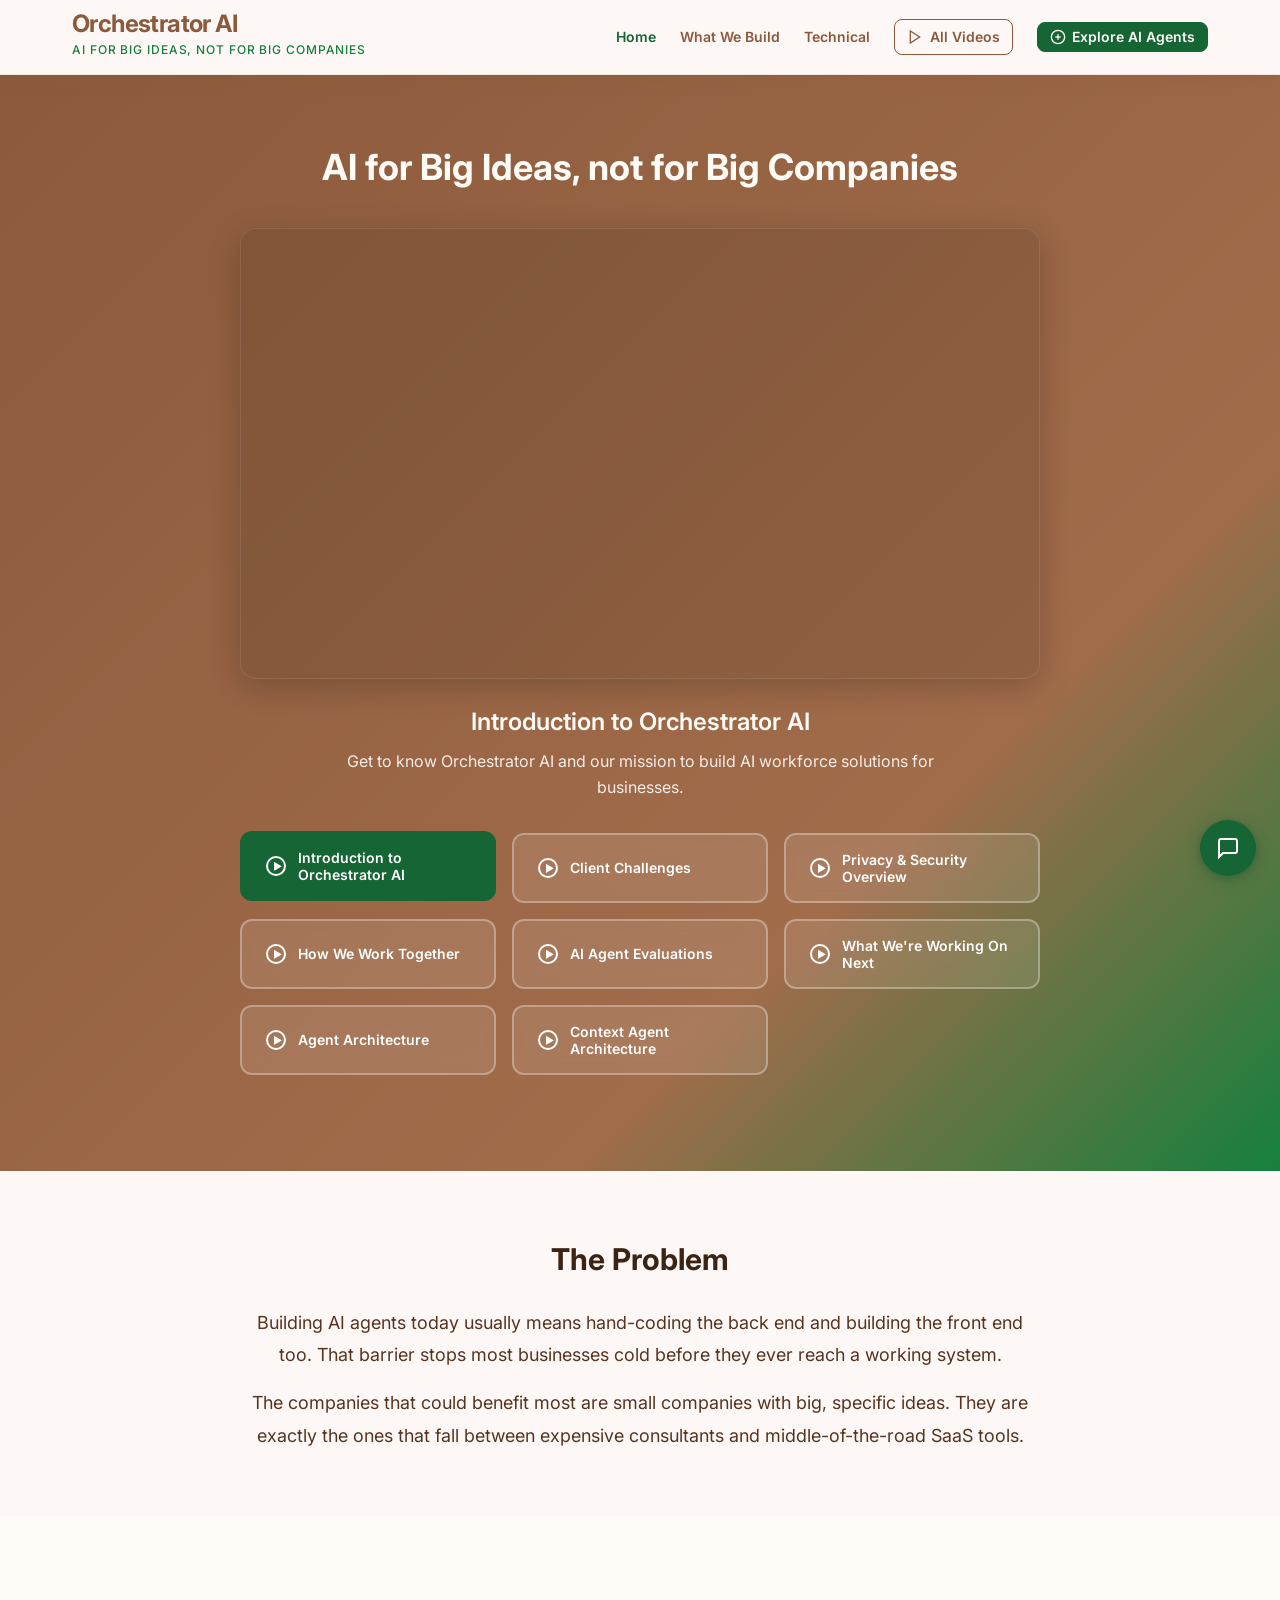
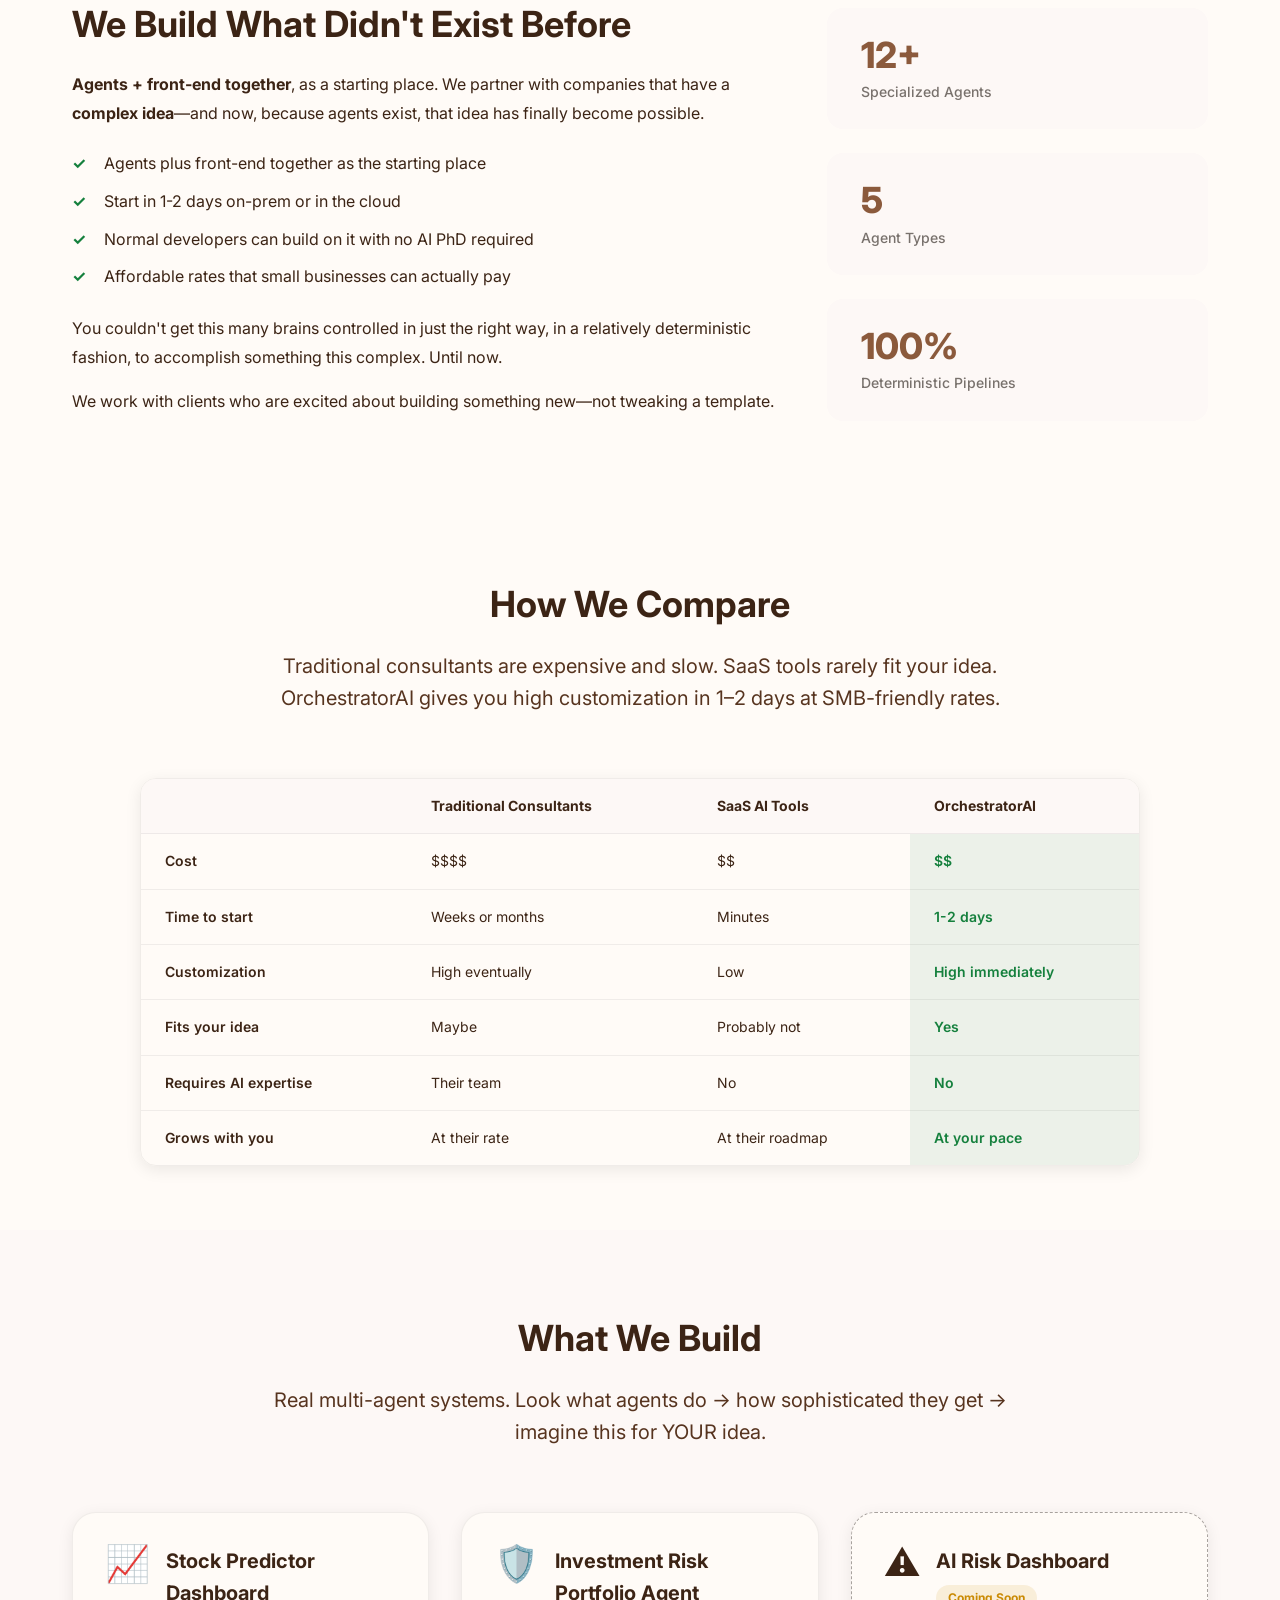
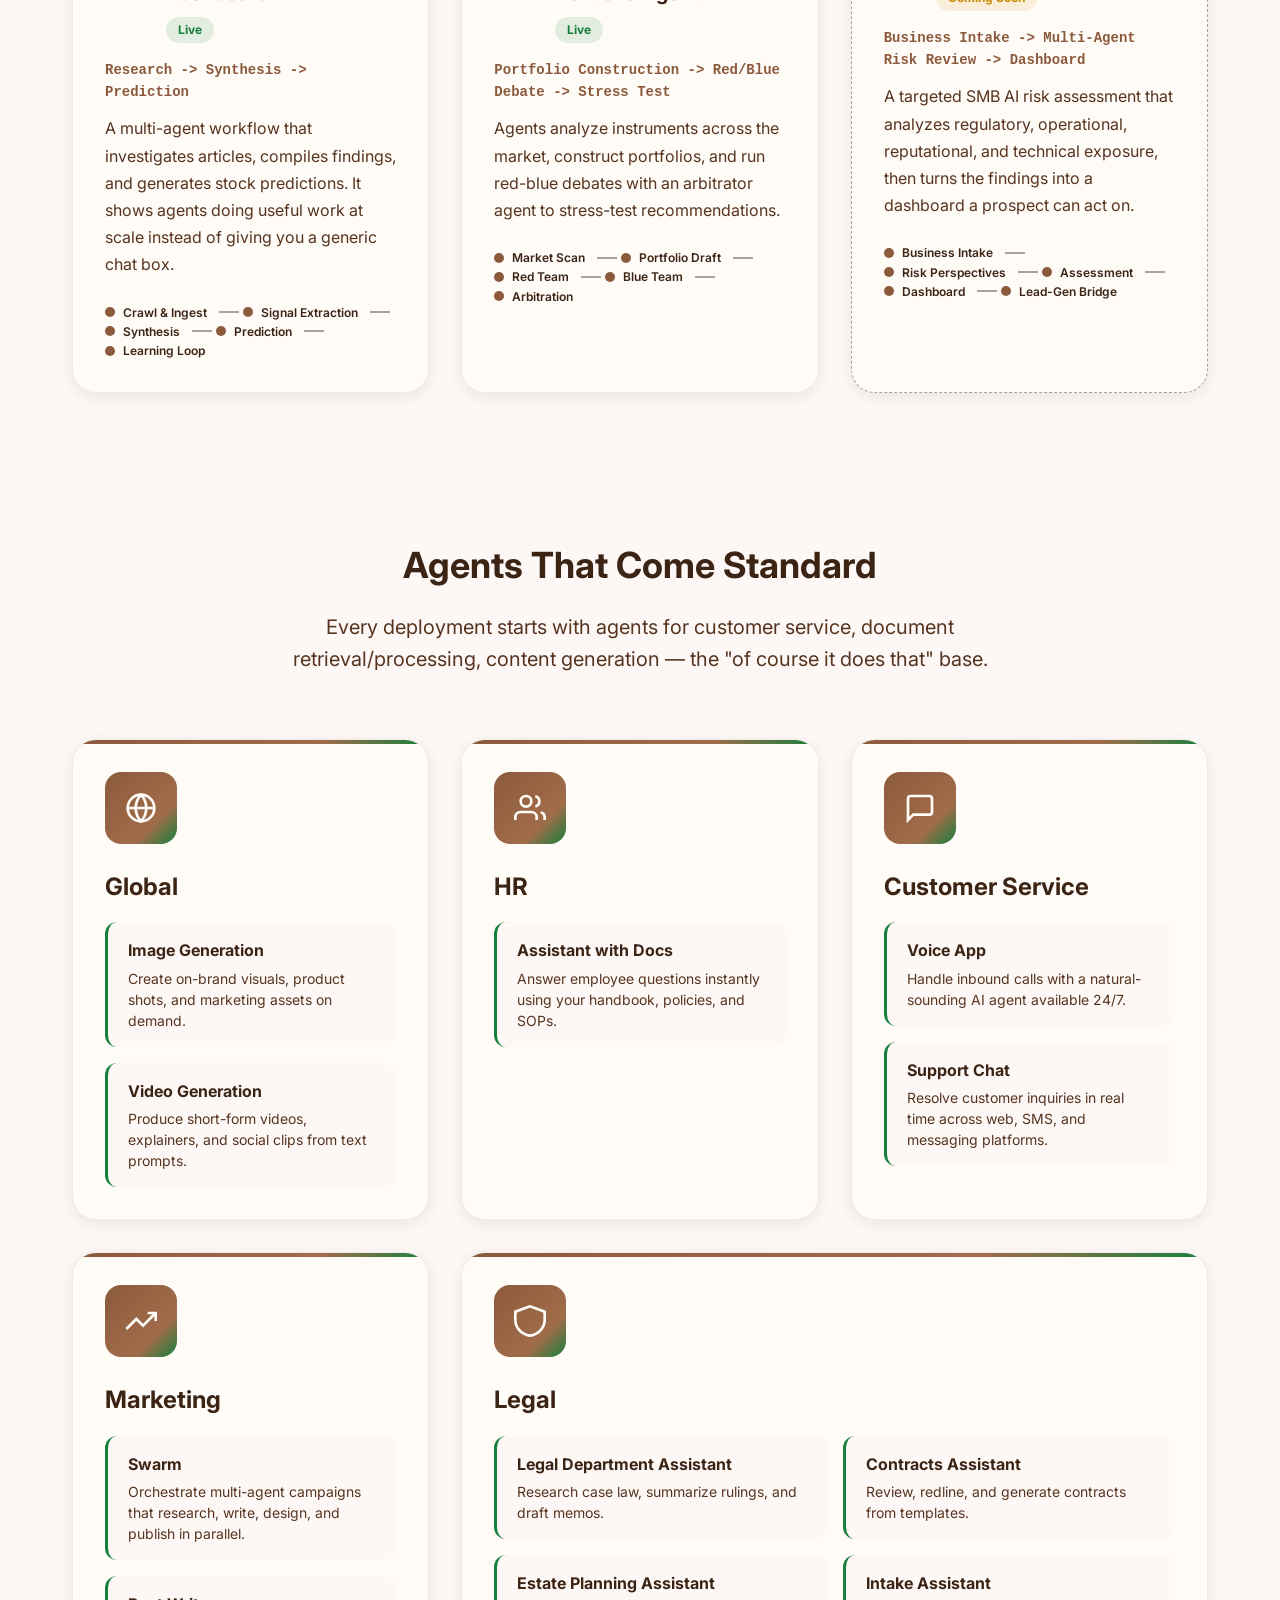
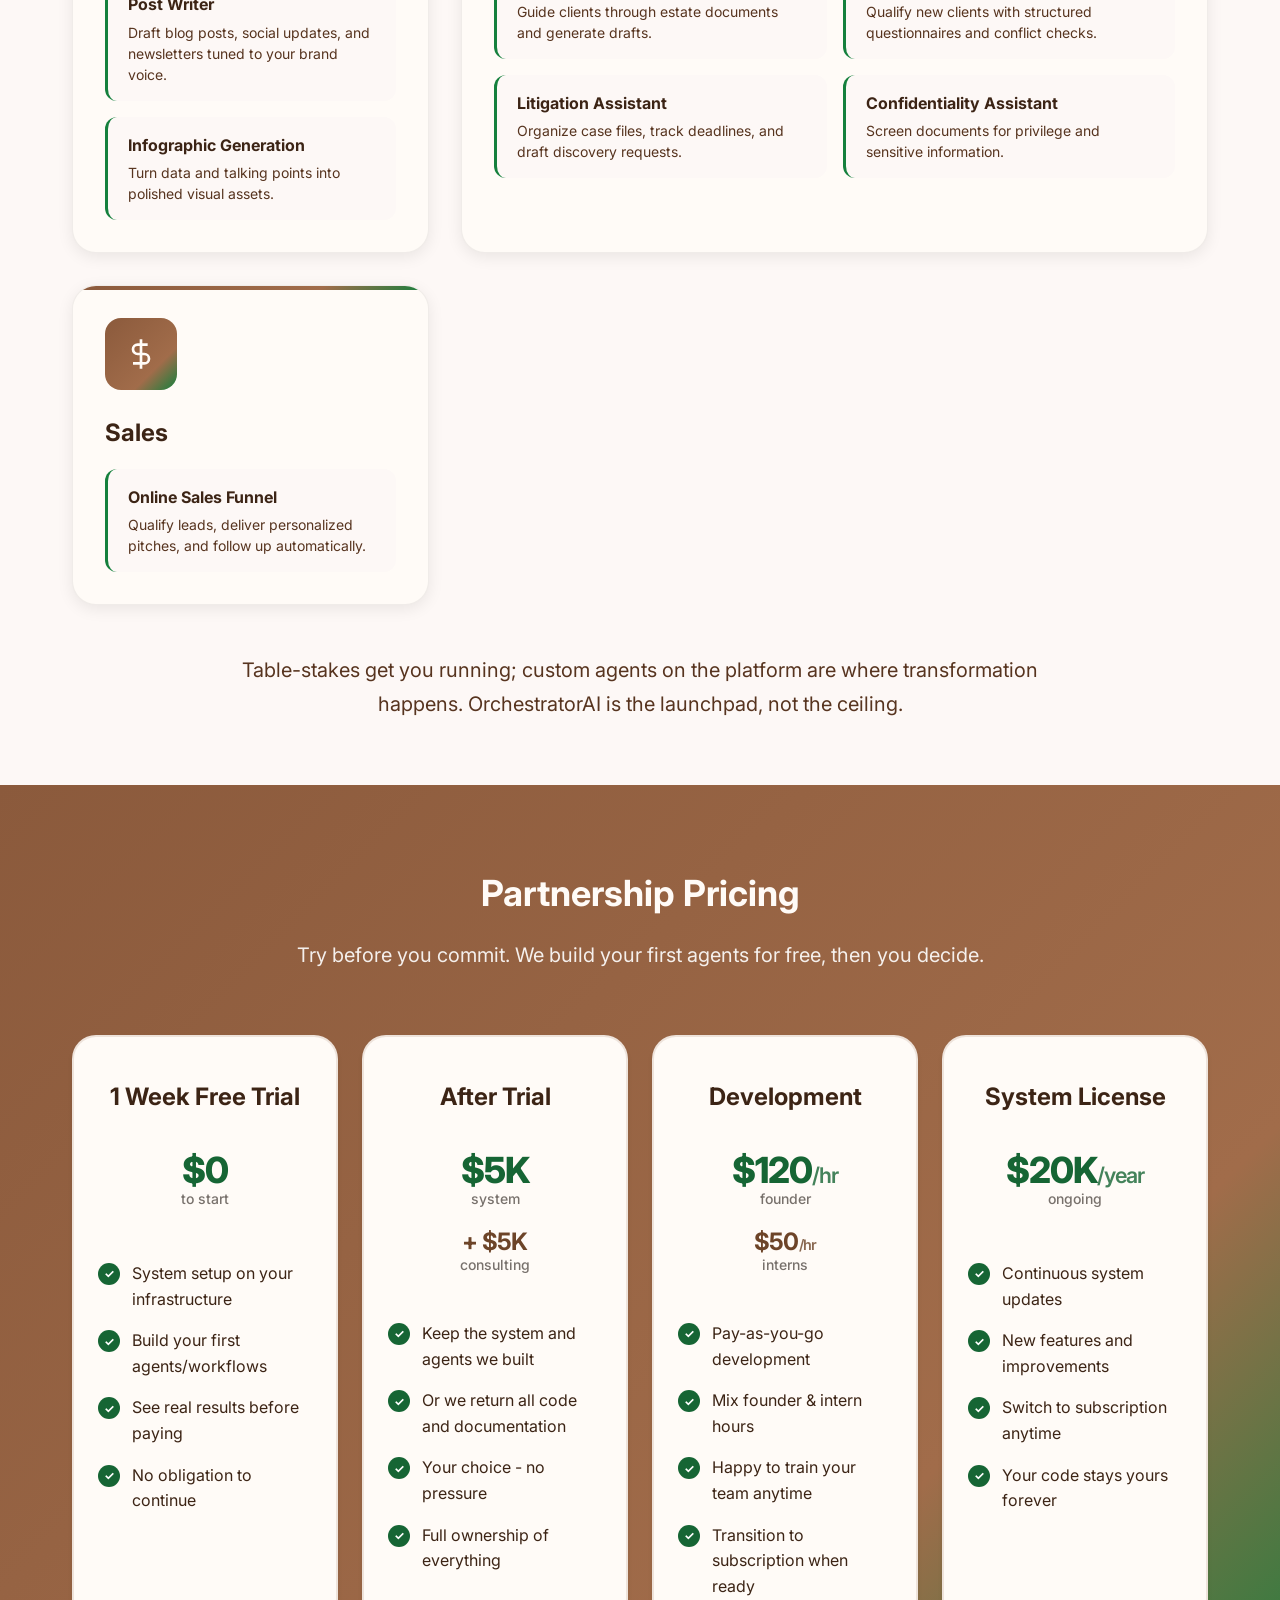
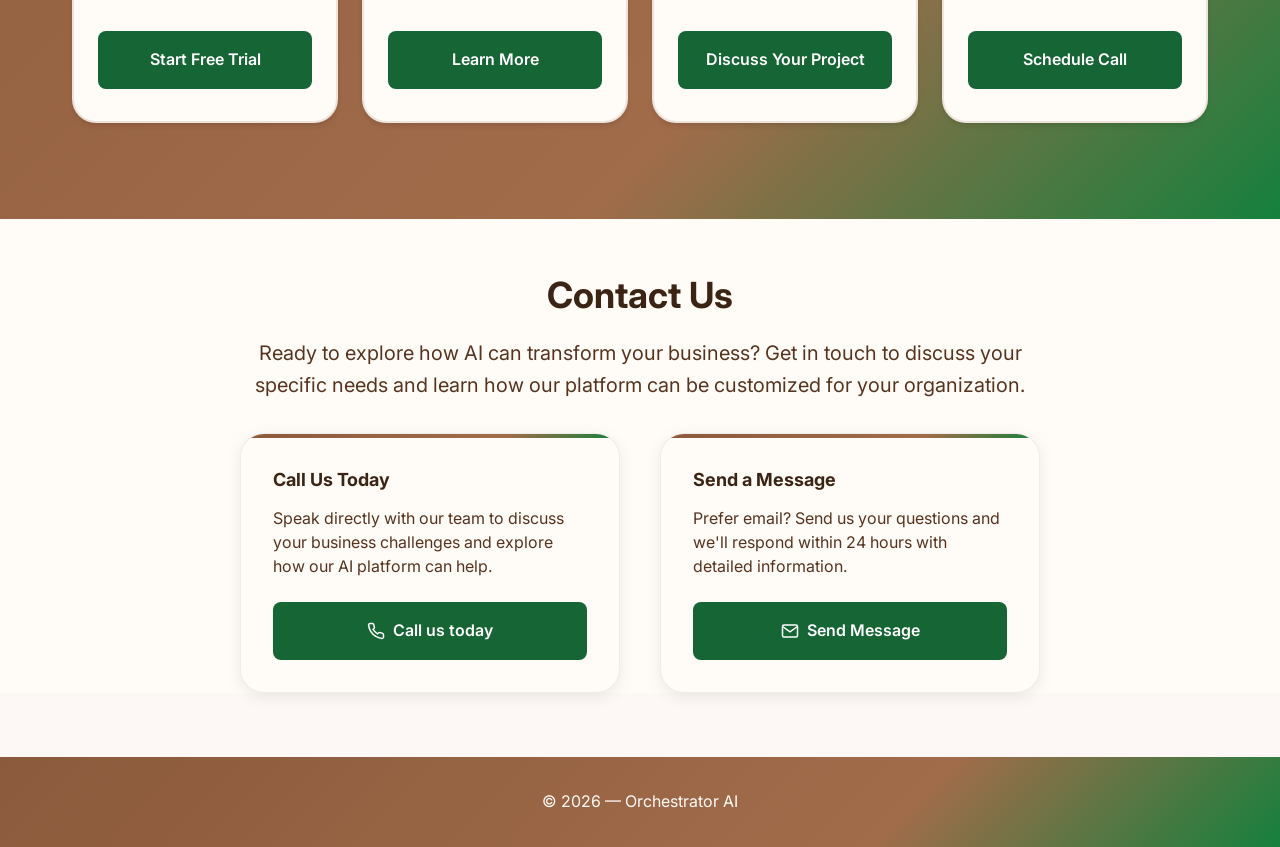
==== commit ee50a7c7: "deploy: landing page from beed3cb4" ====
--- a/index.html
+++ b/index.html
@@ -1,23 +1,16 @@
-<!DOCTYPE html><html lang="en"> <head><meta charset="UTF-8"><meta name="viewport" content="width=device-width, initial-scale=1.0"><meta name="description" content="Production-grade AI workforce platform for businesses. On-premise deployment, privacy-first, with intelligent agents that work for your team."><title>Orchestrator AI — AI for Your Business</title><link rel="icon" type="image/svg+xml" href="/favicon.svg"><link rel="stylesheet" href="/_astro/index.wTqC13aQ.css">
-<link rel="stylesheet" href="/_astro/index.CbZ9K6cF.css">
-<link rel="stylesheet" href="/_astro/index.CCbrye2i.css"></head> <body>  <header class="landing-header" data-astro-cid-3ef6ksr2> <div class="header-content" data-astro-cid-3ef6ksr2> <a href="/" class="logo" data-astro-cid-3ef6ksr2> <h1 data-astro-cid-3ef6ksr2>Orchestrator AI</h1> <span class="tagline" data-astro-cid-3ef6ksr2>AI for Your Business</span> </a> <nav class="header-nav" data-astro-cid-3ef6ksr2> <a href="/" class="nav-link active" data-astro-cid-3ef6ksr2>Home</a> <a href="/#showcase" class="nav-link" data-astro-cid-3ef6ksr2>What We Build</a> <a href="/technical" class="nav-link" data-astro-cid-3ef6ksr2>Technical</a> <a href="/videos" class="nav-link outline-btn" data-astro-cid-3ef6ksr2> <svg width="16" height="16" viewBox="0 0 24 24" fill="none" stroke="currentColor" stroke-width="2" data-astro-cid-3ef6ksr2><polygon points="5 3 19 12 5 21 5 3" data-astro-cid-3ef6ksr2></polygon></svg>
+<!DOCTYPE html><html lang="en"> <head><meta charset="UTF-8"><meta name="viewport" content="width=device-width, initial-scale=1.0"><meta name="description" content="OrchestratorAI helps small companies turn big ideas into working AI systems with agents plus front-end together, a 1-2 day start, and no AI PhD required."><title>Orchestrator AI — AI for Big Ideas, not for Big Companies</title><link rel="icon" type="image/svg+xml" href="/favicon.svg"><link rel="stylesheet" href="/_astro/index.wTqC13aQ.css">
+<link rel="stylesheet" href="/_astro/index.Com4gPW_.css">
+<link rel="stylesheet" href="/_astro/index.CCbrye2i.css"></head> <body>  <header class="landing-header" data-astro-cid-3ef6ksr2> <div class="header-content" data-astro-cid-3ef6ksr2> <a href="/" class="logo" data-astro-cid-3ef6ksr2> <h1 data-astro-cid-3ef6ksr2>Orchestrator AI</h1> <span class="tagline" data-astro-cid-3ef6ksr2>AI for Big Ideas, not for Big Companies</span> </a> <nav class="header-nav" data-astro-cid-3ef6ksr2> <a href="/" class="nav-link active" data-astro-cid-3ef6ksr2>Home</a> <a href="/#showcase" class="nav-link" data-astro-cid-3ef6ksr2>What We Build</a> <a href="/technical" class="nav-link" data-astro-cid-3ef6ksr2>Technical</a> <a href="/videos" class="nav-link outline-btn" data-astro-cid-3ef6ksr2> <svg width="16" height="16" viewBox="0 0 24 24" fill="none" stroke="currentColor" stroke-width="2" data-astro-cid-3ef6ksr2><polygon points="5 3 19 12 5 21 5 3" data-astro-cid-3ef6ksr2></polygon></svg>
 All Videos
 </a> <button class="nav-link outline-btn agent-ideas-btn" onclick="window.openAgentIdeas && window.openAgentIdeas()" data-astro-cid-3ef6ksr2> <svg width="16" height="16" viewBox="0 0 24 24" fill="none" stroke="currentColor" stroke-width="2" data-astro-cid-3ef6ksr2><circle cx="12" cy="12" r="10" data-astro-cid-3ef6ksr2></circle><line x1="12" y1="8" x2="12" y2="16" data-astro-cid-3ef6ksr2></line><line x1="8" y1="12" x2="16" y2="12" data-astro-cid-3ef6ksr2></line></svg>
 Explore AI Agents
-</button> </nav> </div> </header>   <section class="hero-section" data-astro-cid-j7pv25f6> <div class="hero-content landing-section" data-astro-cid-j7pv25f6> <div class="video-section" data-astro-cid-j7pv25f6> <h2 data-astro-cid-j7pv25f6>AI for Your Business</h2> <!-- Video Player --> <div class="video-container" id="video-player" data-astro-cid-j7pv25f6> <div class="video-wrapper" data-astro-cid-j7pv25f6> <iframe id="video-iframe" src="https://www.loom.com/embed/bcbb8a69a4cc4d3d8f85674958b5bfe2" frameborder="0" allowfullscreen title="Video Player" data-astro-cid-j7pv25f6></iframe> </div> </div> <!-- Video Info --> <div class="video-info" id="video-info" data-astro-cid-j7pv25f6>  <h3 id="video-title" data-astro-cid-j7pv25f6>Introduction to Orchestrator AI</h3> <p id="video-desc" data-astro-cid-j7pv25f6>Get to know Orchestrator AI and our mission to build AI workforce solutions for businesses.</p>  </div> <!-- Video Buttons --> <div class="video-buttons-grid" data-astro-cid-j7pv25f6> <button class="video-button active" data-url="https://www.loom.com/embed/bcbb8a69a4cc4d3d8f85674958b5bfe2" data-title="Introduction to Orchestrator AI" data-desc="Get to know Orchestrator AI and our mission to build AI workforce solutions for businesses." data-astro-cid-j7pv25f6> <span class="play-icon-wrapper" data-astro-cid-j7pv25f6>&#9654;</span> <span data-astro-cid-j7pv25f6>Introduction to Orchestrator AI</span> </button><button class="video-button" data-url="https://www.loom.com/embed/6c598a9a07454203b21ad3db3d0dfb3e" data-title="Client Challenges" data-desc="Understanding the challenges businesses face when adopting AI technology." data-astro-cid-j7pv25f6> <span class="play-icon-wrapper" data-astro-cid-j7pv25f6>&#9654;</span> <span data-astro-cid-j7pv25f6>Client Challenges</span> </button><button class="video-button" data-url="https://www.loom.com/embed/ff5bc018a69148dfa42ad733831bdb6c" data-title="Privacy &#38; Security Overview" data-desc="Learn about our on-premise deployment and privacy-first approach to AI workforce management." data-astro-cid-j7pv25f6> <span class="play-icon-wrapper" data-astro-cid-j7pv25f6>&#9654;</span> <span data-astro-cid-j7pv25f6>Privacy &amp; Security Overview</span> </button><button class="video-button" data-url="https://www.loom.com/embed/280a30c80a4c4533bc01ef8de2876424" data-title="How We Work Together" data-desc="Discover our collaborative approach and how we customize solutions for your specific business needs." data-astro-cid-j7pv25f6> <span class="play-icon-wrapper" data-astro-cid-j7pv25f6>&#9654;</span> <span data-astro-cid-j7pv25f6>How We Work Together</span> </button><button class="video-button" data-url="https://www.loom.com/embed/592bc517179247bd8e7a3c38e0a4413c" data-title="AI Agent Evaluations" data-desc="See how our AI agents evaluate and improve their performance through continuous learning." data-astro-cid-j7pv25f6> <span class="play-icon-wrapper" data-astro-cid-j7pv25f6>&#9654;</span> <span data-astro-cid-j7pv25f6>AI Agent Evaluations</span> </button><button class="video-button" data-url="https://www.loom.com/embed/b449f8d3a0f8470389facea3e30aaf87" data-title="What We're Working On Next" data-desc="See what exciting features and improvements we're building for the future." data-astro-cid-j7pv25f6> <span class="play-icon-wrapper" data-astro-cid-j7pv25f6>&#9654;</span> <span data-astro-cid-j7pv25f6>What We&#39;re Working On Next</span> </button><button class="video-button" data-url="https://www.loom.com/embed/f118083b1ec64233bfdaf872af7c46a6" data-title="Agent Architecture" data-desc="Explore our AI agent architecture and how we build intelligent workforce solutions." data-astro-cid-j7pv25f6> <span class="play-icon-wrapper" data-astro-cid-j7pv25f6>&#9654;</span> <span data-astro-cid-j7pv25f6>Agent Architecture</span> </button><button class="video-button" data-url="https://www.loom.com/embed/91342e23ec6544d4b59ed290b8a426b0" data-title="Context Agent Architecture" data-desc="Deep dive into our context agent architecture and how we manage intelligent context for AI workforce solutions." data-astro-cid-j7pv25f6> <span class="play-icon-wrapper" data-astro-cid-j7pv25f6>&#9654;</span> <span data-astro-cid-j7pv25f6>Context Agent Architecture</span> </button> </div> <!-- Demo Highlight Card --> </div> </div> </section>  <section id="mission" class="mission-section animate-on-scroll" data-astro-cid-j7pv25f6> <div class="landing-section" data-astro-cid-j7pv25f6> <div class="mission-layout" data-astro-cid-j7pv25f6> <div class="mission-text" data-astro-cid-j7pv25f6> <h2 data-astro-cid-j7pv25f6>We Build What Didn't Exist Before</h2> <p class="mission-lead" data-astro-cid-j7pv25f6>
-Chatbots and HR assistants are table stakes. We partner with companies that have a
+</button> </nav> </div> </header>   <section class="hero-section" data-astro-cid-j7pv25f6> <div class="hero-content landing-section" data-astro-cid-j7pv25f6> <div class="video-section" data-astro-cid-j7pv25f6> <h2 data-astro-cid-j7pv25f6>AI for Big Ideas, not for Big Companies</h2> <!-- Video Player --> <div class="video-container" id="video-player" data-astro-cid-j7pv25f6> <div class="video-wrapper" data-astro-cid-j7pv25f6> <iframe id="video-iframe" src="https://www.loom.com/embed/bcbb8a69a4cc4d3d8f85674958b5bfe2" frameborder="0" allowfullscreen title="Video Player" data-astro-cid-j7pv25f6></iframe> </div> </div> <!-- Video Info --> <div class="video-info" id="video-info" data-astro-cid-j7pv25f6>  <h3 id="video-title" data-astro-cid-j7pv25f6>Introduction to Orchestrator AI</h3> <p id="video-desc" data-astro-cid-j7pv25f6>Get to know Orchestrator AI and our mission to build AI workforce solutions for businesses.</p>  </div> <!-- Video Buttons --> <div class="video-buttons-grid" data-astro-cid-j7pv25f6> <button class="video-button active" data-url="https://www.loom.com/embed/bcbb8a69a4cc4d3d8f85674958b5bfe2" data-title="Introduction to Orchestrator AI" data-desc="Get to know Orchestrator AI and our mission to build AI workforce solutions for businesses." data-astro-cid-j7pv25f6> <span class="play-icon-wrapper" data-astro-cid-j7pv25f6>&#9654;</span> <span data-astro-cid-j7pv25f6>Introduction to Orchestrator AI</span> </button><button class="video-button" data-url="https://www.loom.com/embed/6c598a9a07454203b21ad3db3d0dfb3e" data-title="Client Challenges" data-desc="Understanding the challenges businesses face when adopting AI technology." data-astro-cid-j7pv25f6> <span class="play-icon-wrapper" data-astro-cid-j7pv25f6>&#9654;</span> <span data-astro-cid-j7pv25f6>Client Challenges</span> </button><button class="video-button" data-url="https://www.loom.com/embed/ff5bc018a69148dfa42ad733831bdb6c" data-title="Privacy &#38; Security Overview" data-desc="Learn about our on-premise deployment and privacy-first approach to AI workforce management." data-astro-cid-j7pv25f6> <span class="play-icon-wrapper" data-astro-cid-j7pv25f6>&#9654;</span> <span data-astro-cid-j7pv25f6>Privacy &amp; Security Overview</span> </button><button class="video-button" data-url="https://www.loom.com/embed/280a30c80a4c4533bc01ef8de2876424" data-title="How We Work Together" data-desc="Discover our collaborative approach and how we customize solutions for your specific business needs." data-astro-cid-j7pv25f6> <span class="play-icon-wrapper" data-astro-cid-j7pv25f6>&#9654;</span> <span data-astro-cid-j7pv25f6>How We Work Together</span> </button><button class="video-button" data-url="https://www.loom.com/embed/592bc517179247bd8e7a3c38e0a4413c" data-title="AI Agent Evaluations" data-desc="See how our AI agents evaluate and improve their performance through continuous learning." data-astro-cid-j7pv25f6> <span class="play-icon-wrapper" data-astro-cid-j7pv25f6>&#9654;</span> <span data-astro-cid-j7pv25f6>AI Agent Evaluations</span> </button><button class="video-button" data-url="https://www.loom.com/embed/b449f8d3a0f8470389facea3e30aaf87" data-title="What We're Working On Next" data-desc="See what exciting features and improvements we're building for the future." data-astro-cid-j7pv25f6> <span class="play-icon-wrapper" data-astro-cid-j7pv25f6>&#9654;</span> <span data-astro-cid-j7pv25f6>What We&#39;re Working On Next</span> </button><button class="video-button" data-url="https://www.loom.com/embed/f118083b1ec64233bfdaf872af7c46a6" data-title="Agent Architecture" data-desc="Explore our AI agent architecture and how we build intelligent workforce solutions." data-astro-cid-j7pv25f6> <span class="play-icon-wrapper" data-astro-cid-j7pv25f6>&#9654;</span> <span data-astro-cid-j7pv25f6>Agent Architecture</span> </button><button class="video-button" data-url="https://www.loom.com/embed/91342e23ec6544d4b59ed290b8a426b0" data-title="Context Agent Architecture" data-desc="Deep dive into our context agent architecture and how we manage intelligent context for AI workforce solutions." data-astro-cid-j7pv25f6> <span class="play-icon-wrapper" data-astro-cid-j7pv25f6>&#9654;</span> <span data-astro-cid-j7pv25f6>Context Agent Architecture</span> </button> </div> <!-- Demo Highlight Card --> </div> </div> </section>  <section id="problem" class="problem-section animate-on-scroll" data-astro-cid-j7pv25f6> <div class="landing-section" data-astro-cid-j7pv25f6> <div class="problem-content" data-astro-cid-j7pv25f6> <h2 data-astro-cid-j7pv25f6>The Problem</h2> <p data-astro-cid-j7pv25f6>Building AI agents today usually means hand-coding the back end and building the front end too. That barrier stops most businesses cold before they ever reach a working system.</p><p data-astro-cid-j7pv25f6>The companies that could benefit most are small companies with big, specific ideas. They are exactly the ones that fall between expensive consultants and middle-of-the-road SaaS tools.</p> </div> </div> </section>  <section id="mission" class="mission-section animate-on-scroll" data-astro-cid-j7pv25f6> <div class="landing-section" data-astro-cid-j7pv25f6> <div class="mission-layout" data-astro-cid-j7pv25f6> <div class="mission-text" data-astro-cid-j7pv25f6> <h2 data-astro-cid-j7pv25f6>We Build What Didn't Exist Before</h2> <p class="mission-lead" data-astro-cid-j7pv25f6> <strong data-astro-cid-j7pv25f6>Agents + front-end together</strong>, as a starting place. We partner with companies that have a
 <strong data-astro-cid-j7pv25f6>complex idea</strong>&mdash;and now, because agents exist, that idea has finally become possible.
-</p> <p data-astro-cid-j7pv25f6>You couldn't get this many brains controlled in just the right way, in a relatively deterministic fashion, to accomplish something this complex. Until now.</p> <p data-astro-cid-j7pv25f6>We work with clients who are excited about building something new&mdash;not tweaking a template.</p> </div> <div class="mission-stats" data-astro-cid-j7pv25f6> <div class="mission-stat-card" data-astro-cid-j7pv25f6> <span class="stat-value" data-astro-cid-j7pv25f6>12+</span> <span class="stat-label" data-astro-cid-j7pv25f6>Specialized Agents</span> </div> <div class="mission-stat-card" data-astro-cid-j7pv25f6> <span class="stat-value" data-astro-cid-j7pv25f6>5</span> <span class="stat-label" data-astro-cid-j7pv25f6>Agent Types</span> </div> <div class="mission-stat-card" data-astro-cid-j7pv25f6> <span class="stat-value" data-astro-cid-j7pv25f6>100%</span> <span class="stat-label" data-astro-cid-j7pv25f6>Deterministic Pipelines</span> </div> </div> </div> </div> </section>  <section id="showcase" class="showcase-section animate-on-scroll" data-astro-cid-j7pv25f6> <div class="landing-section" data-astro-cid-j7pv25f6> <div class="section-header" data-astro-cid-j7pv25f6> <h2 data-astro-cid-j7pv25f6>What We Build</h2> <p class="section-subtitle" data-astro-cid-j7pv25f6>
-Real multi-agent systems. Not templates&mdash;purpose-built pipelines that coordinate specialized AI agents from end to end.
-</p> </div> <div class="showcase-grid" data-astro-cid-j7pv25f6> <!-- Finance Pipeline --> <div class="showcase-card" data-astro-cid-j7pv25f6> <div class="showcase-card-header" data-astro-cid-j7pv25f6> <span class="showcase-icon" data-astro-cid-j7pv25f6>📈</span> <div data-astro-cid-j7pv25f6> <h3 data-astro-cid-j7pv25f6>Finance Intelligence Pipeline</h3> <span class="badge badge--live" data-astro-cid-j7pv25f6>Live</span> </div> </div> <p class="showcase-subtitle" data-astro-cid-j7pv25f6>Article → Analysis → Risk → Prediction → Learning</p> <p class="showcase-desc" data-astro-cid-j7pv25f6>
-A swarm of agents that crawls financial news, extracts signals, assesses risk, makes predictions,
-            settles trades, and learns from outcomes&mdash;end to end, every single day.
-</p> <div class="pipeline" data-astro-cid-j7pv25f6> <div class="pipeline-step" data-astro-cid-j7pv25f6><span class="pipeline-dot" data-astro-cid-j7pv25f6></span><span class="pipeline-label" data-astro-cid-j7pv25f6>Crawl &amp; Ingest</span><span class="pipeline-connector" data-astro-cid-j7pv25f6></span></div> <div class="pipeline-step" data-astro-cid-j7pv25f6><span class="pipeline-dot" data-astro-cid-j7pv25f6></span><span class="pipeline-label" data-astro-cid-j7pv25f6>Signal Extraction</span><span class="pipeline-connector" data-astro-cid-j7pv25f6></span></div> <div class="pipeline-step" data-astro-cid-j7pv25f6><span class="pipeline-dot" data-astro-cid-j7pv25f6></span><span class="pipeline-label" data-astro-cid-j7pv25f6>Risk Assessment</span><span class="pipeline-connector" data-astro-cid-j7pv25f6></span></div> <div class="pipeline-step" data-astro-cid-j7pv25f6><span class="pipeline-dot" data-astro-cid-j7pv25f6></span><span class="pipeline-label" data-astro-cid-j7pv25f6>Prediction</span><span class="pipeline-connector" data-astro-cid-j7pv25f6></span></div> <div class="pipeline-step" data-astro-cid-j7pv25f6><span class="pipeline-dot" data-astro-cid-j7pv25f6></span><span class="pipeline-label" data-astro-cid-j7pv25f6>Trade Execution</span><span class="pipeline-connector" data-astro-cid-j7pv25f6></span></div> <div class="pipeline-step" data-astro-cid-j7pv25f6><span class="pipeline-dot" data-astro-cid-j7pv25f6></span><span class="pipeline-label" data-astro-cid-j7pv25f6>Postmortem Learning</span></div> </div> </div> <!-- Sales Funnel --> <div class="showcase-card showcase-card--coming-soon" data-astro-cid-j7pv25f6> <div class="showcase-card-header" data-astro-cid-j7pv25f6> <span class="showcase-icon" data-astro-cid-j7pv25f6>🎯</span> <div data-astro-cid-j7pv25f6> <h3 data-astro-cid-j7pv25f6>LinkedIn &amp; Twitter Sales Funnel</h3> <span class="badge badge--coming-soon" data-astro-cid-j7pv25f6>Coming Soon</span> </div> </div> <p class="showcase-subtitle" data-astro-cid-j7pv25f6>Signal → Qualify → Engage → Convert</p> <p class="showcase-desc" data-astro-cid-j7pv25f6>
-An agent-driven sales pipeline for small businesses that monitors social signals, scores prospects,
-            crafts personalized outreach, and nurtures leads through the funnel automatically.
-</p> <div class="pipeline" data-astro-cid-j7pv25f6> <div class="pipeline-step" data-astro-cid-j7pv25f6><span class="pipeline-dot" data-astro-cid-j7pv25f6></span><span class="pipeline-label" data-astro-cid-j7pv25f6>Social Monitoring</span><span class="pipeline-connector" data-astro-cid-j7pv25f6></span></div> <div class="pipeline-step" data-astro-cid-j7pv25f6><span class="pipeline-dot" data-astro-cid-j7pv25f6></span><span class="pipeline-label" data-astro-cid-j7pv25f6>Lead Scoring</span><span class="pipeline-connector" data-astro-cid-j7pv25f6></span></div> <div class="pipeline-step" data-astro-cid-j7pv25f6><span class="pipeline-dot" data-astro-cid-j7pv25f6></span><span class="pipeline-label" data-astro-cid-j7pv25f6>Personalized Outreach</span><span class="pipeline-connector" data-astro-cid-j7pv25f6></span></div> <div class="pipeline-step" data-astro-cid-j7pv25f6><span class="pipeline-dot" data-astro-cid-j7pv25f6></span><span class="pipeline-label" data-astro-cid-j7pv25f6>Engagement Tracking</span><span class="pipeline-connector" data-astro-cid-j7pv25f6></span></div> <div class="pipeline-step" data-astro-cid-j7pv25f6><span class="pipeline-dot" data-astro-cid-j7pv25f6></span><span class="pipeline-label" data-astro-cid-j7pv25f6>Funnel Nurture</span><span class="pipeline-connector" data-astro-cid-j7pv25f6></span></div> <div class="pipeline-step" data-astro-cid-j7pv25f6><span class="pipeline-dot" data-astro-cid-j7pv25f6></span><span class="pipeline-label" data-astro-cid-j7pv25f6>Conversion</span></div> </div> </div> </div> </div> </section>  <section id="included-agents" class="agents-section animate-on-scroll" data-astro-cid-j7pv25f6> <div class="landing-section" data-astro-cid-j7pv25f6> <div class="section-header" data-astro-cid-j7pv25f6> <h2 data-astro-cid-j7pv25f6>Agents That Come Standard</h2> <p class="section-subtitle" data-astro-cid-j7pv25f6>
-Every Orchestrator AI deployment ships with a ready-to-use library of department-level agents.
-<strong data-astro-cid-j7pv25f6>Start getting value on day one.</strong> </p> </div> <div class="agents-grid" data-astro-cid-j7pv25f6> <!-- Global --> <div class="agent-dept-card" data-astro-cid-j7pv25f6> <div class="agent-dept-icon" data-astro-cid-j7pv25f6> <svg width="32" height="32" viewBox="0 0 24 24" fill="none" stroke="currentColor" stroke-width="2" data-astro-cid-j7pv25f6><circle cx="12" cy="12" r="10" data-astro-cid-j7pv25f6></circle><line x1="2" y1="12" x2="22" y2="12" data-astro-cid-j7pv25f6></line><path d="M12 2a15.3 15.3 0 0 1 4 10 15.3 15.3 0 0 1-4 10 15.3 15.3 0 0 1-4-10 15.3 15.3 0 0 1 4-10z" data-astro-cid-j7pv25f6></path></svg> </div> <h3 data-astro-cid-j7pv25f6>Global</h3> <ul class="agent-list" data-astro-cid-j7pv25f6> <li data-astro-cid-j7pv25f6> <span class="agent-name" data-astro-cid-j7pv25f6>Image Generation</span> <span class="agent-desc" data-astro-cid-j7pv25f6>Create on-brand visuals, product shots, and marketing assets on demand.</span> </li> <li data-astro-cid-j7pv25f6> <span class="agent-name" data-astro-cid-j7pv25f6>Video Generation</span> <span class="agent-desc" data-astro-cid-j7pv25f6>Produce short-form videos, explainers, and social clips from text prompts.</span> </li> </ul> </div> <!-- HR --> <div class="agent-dept-card" data-astro-cid-j7pv25f6> <div class="agent-dept-icon" data-astro-cid-j7pv25f6> <svg width="32" height="32" viewBox="0 0 24 24" fill="none" stroke="currentColor" stroke-width="2" data-astro-cid-j7pv25f6><path d="M17 21v-2a4 4 0 0 0-4-4H5a4 4 0 0 0-4 4v2" data-astro-cid-j7pv25f6></path><circle cx="9" cy="7" r="4" data-astro-cid-j7pv25f6></circle><path d="M23 21v-2a4 4 0 0 0-3-3.87" data-astro-cid-j7pv25f6></path><path d="M16 3.13a4 4 0 0 1 0 7.75" data-astro-cid-j7pv25f6></path></svg> </div> <h3 data-astro-cid-j7pv25f6>HR</h3> <ul class="agent-list" data-astro-cid-j7pv25f6> <li data-astro-cid-j7pv25f6> <span class="agent-name" data-astro-cid-j7pv25f6>Assistant with Docs</span> <span class="agent-desc" data-astro-cid-j7pv25f6>Answer employee questions instantly using your handbook, policies, and SOPs.</span> </li> </ul> </div> <!-- Customer Service --> <div class="agent-dept-card" data-astro-cid-j7pv25f6> <div class="agent-dept-icon" data-astro-cid-j7pv25f6> <svg width="32" height="32" viewBox="0 0 24 24" fill="none" stroke="currentColor" stroke-width="2" data-astro-cid-j7pv25f6><path d="M21 15a2 2 0 0 1-2 2H7l-4 4V5a2 2 0 0 1 2-2h14a2 2 0 0 1 2 2z" data-astro-cid-j7pv25f6></path></svg> </div> <h3 data-astro-cid-j7pv25f6>Customer Service</h3> <ul class="agent-list" data-astro-cid-j7pv25f6> <li data-astro-cid-j7pv25f6> <span class="agent-name" data-astro-cid-j7pv25f6>Voice App</span> <span class="agent-desc" data-astro-cid-j7pv25f6>Handle inbound calls with a natural-sounding AI agent available 24/7.</span> </li> <li data-astro-cid-j7pv25f6> <span class="agent-name" data-astro-cid-j7pv25f6>Support Chat</span> <span class="agent-desc" data-astro-cid-j7pv25f6>Resolve customer inquiries in real time across web, SMS, and messaging platforms.</span> </li> </ul> </div> <!-- Marketing --> <div class="agent-dept-card" data-astro-cid-j7pv25f6> <div class="agent-dept-icon" data-astro-cid-j7pv25f6> <svg width="32" height="32" viewBox="0 0 24 24" fill="none" stroke="currentColor" stroke-width="2" data-astro-cid-j7pv25f6><polyline points="23 6 13.5 15.5 8.5 10.5 1 18" data-astro-cid-j7pv25f6></polyline><polyline points="17 6 23 6 23 12" data-astro-cid-j7pv25f6></polyline></svg> </div> <h3 data-astro-cid-j7pv25f6>Marketing</h3> <ul class="agent-list" data-astro-cid-j7pv25f6> <li data-astro-cid-j7pv25f6> <span class="agent-name" data-astro-cid-j7pv25f6>Swarm</span> <span class="agent-desc" data-astro-cid-j7pv25f6>Orchestrate multi-agent campaigns that research, write, design, and publish in parallel.</span> </li> <li data-astro-cid-j7pv25f6> <span class="agent-name" data-astro-cid-j7pv25f6>Post Writer</span> <span class="agent-desc" data-astro-cid-j7pv25f6>Draft blog posts, social updates, and newsletters tuned to your brand voice.</span> </li> <li data-astro-cid-j7pv25f6> <span class="agent-name" data-astro-cid-j7pv25f6>Infographic Generation</span> <span class="agent-desc" data-astro-cid-j7pv25f6>Turn data and talking points into polished visual assets.</span> </li> </ul> </div> <!-- Legal --> <div class="agent-dept-card agent-dept-card--wide" data-astro-cid-j7pv25f6> <div class="agent-dept-icon" data-astro-cid-j7pv25f6> <svg width="32" height="32" viewBox="0 0 24 24" fill="none" stroke="currentColor" stroke-width="2" data-astro-cid-j7pv25f6><path d="M12 1L1 5v6c0 5.55 3.84 10.74 11 12 7.16-1.26 11-6.45 11-12V5L12 1z" data-astro-cid-j7pv25f6></path></svg> </div> <h3 data-astro-cid-j7pv25f6>Legal</h3> <ul class="agent-list agent-list--two-col" data-astro-cid-j7pv25f6> <li data-astro-cid-j7pv25f6> <span class="agent-name" data-astro-cid-j7pv25f6>Legal Department Assistant</span> <span class="agent-desc" data-astro-cid-j7pv25f6>Research case law, summarize rulings, and draft memos.</span> </li> <li data-astro-cid-j7pv25f6> <span class="agent-name" data-astro-cid-j7pv25f6>Contracts Assistant</span> <span class="agent-desc" data-astro-cid-j7pv25f6>Review, redline, and generate contracts from templates.</span> </li> <li data-astro-cid-j7pv25f6> <span class="agent-name" data-astro-cid-j7pv25f6>Estate Planning Assistant</span> <span class="agent-desc" data-astro-cid-j7pv25f6>Guide clients through estate documents and generate drafts.</span> </li> <li data-astro-cid-j7pv25f6> <span class="agent-name" data-astro-cid-j7pv25f6>Intake Assistant</span> <span class="agent-desc" data-astro-cid-j7pv25f6>Qualify new clients with structured questionnaires and conflict checks.</span> </li> <li data-astro-cid-j7pv25f6> <span class="agent-name" data-astro-cid-j7pv25f6>Litigation Assistant</span> <span class="agent-desc" data-astro-cid-j7pv25f6>Organize case files, track deadlines, and draft discovery requests.</span> </li> <li data-astro-cid-j7pv25f6> <span class="agent-name" data-astro-cid-j7pv25f6>Confidentiality Assistant</span> <span class="agent-desc" data-astro-cid-j7pv25f6>Screen documents for privilege and sensitive information.</span> </li> </ul> </div> <!-- Sales --> <div class="agent-dept-card" data-astro-cid-j7pv25f6> <div class="agent-dept-icon" data-astro-cid-j7pv25f6> <svg width="32" height="32" viewBox="0 0 24 24" fill="none" stroke="currentColor" stroke-width="2" data-astro-cid-j7pv25f6><line x1="12" y1="1" x2="12" y2="23" data-astro-cid-j7pv25f6></line><path d="M17 5H9.5a3.5 3.5 0 0 0 0 7h5a3.5 3.5 0 0 1 0 7H6" data-astro-cid-j7pv25f6></path></svg> </div> <h3 data-astro-cid-j7pv25f6>Sales</h3> <ul class="agent-list" data-astro-cid-j7pv25f6> <li data-astro-cid-j7pv25f6> <span class="agent-name" data-astro-cid-j7pv25f6>Online Sales Funnel</span> <span class="agent-desc" data-astro-cid-j7pv25f6>Qualify leads, deliver personalized pitches, and follow up automatically.</span> </li> </ul> </div> </div> </div> </section>  <section id="pricing" class="pricing-section animate-on-scroll" data-astro-cid-j7pv25f6> <div class="landing-section" data-astro-cid-j7pv25f6> <div class="section-header" data-astro-cid-j7pv25f6> <h2 data-astro-cid-j7pv25f6>Partnership Pricing</h2> <p class="section-subtitle" data-astro-cid-j7pv25f6>Try before you commit. We build your first agents for free, then you decide.</p> </div> <div class="pricing-grid" data-astro-cid-j7pv25f6> <div class="pricing-card" data-astro-cid-j7pv25f6> <h3 class="package-title" data-astro-cid-j7pv25f6>1 Week Free Trial</h3> <div class="price-container" data-astro-cid-j7pv25f6><span class="package-price" data-astro-cid-j7pv25f6>$0</span><span class="price-tag" data-astro-cid-j7pv25f6>to start</span></div> <ul class="package-features" data-astro-cid-j7pv25f6><li data-astro-cid-j7pv25f6><span class="check-icon" data-astro-cid-j7pv25f6>&#10003;</span><span data-astro-cid-j7pv25f6>System setup on your infrastructure</span></li><li data-astro-cid-j7pv25f6><span class="check-icon" data-astro-cid-j7pv25f6>&#10003;</span><span data-astro-cid-j7pv25f6>Build your first agents/workflows</span></li><li data-astro-cid-j7pv25f6><span class="check-icon" data-astro-cid-j7pv25f6>&#10003;</span><span data-astro-cid-j7pv25f6>See real results before paying</span></li><li data-astro-cid-j7pv25f6><span class="check-icon" data-astro-cid-j7pv25f6>&#10003;</span><span data-astro-cid-j7pv25f6>No obligation to continue</span></li></ul> <a href="https://calendly.com/orchestrator-ai/founding-partner-consultation" target="_blank" class="cta-button primary" data-astro-cid-j7pv25f6>Start Free Trial</a> </div> <div class="pricing-card" data-astro-cid-j7pv25f6> <h3 class="package-title" data-astro-cid-j7pv25f6>After Trial</h3> <div class="price-container" data-astro-cid-j7pv25f6><span class="package-price" data-astro-cid-j7pv25f6>$5K</span><span class="price-tag" data-astro-cid-j7pv25f6>system</span></div> <div class="price-container secondary" data-astro-cid-j7pv25f6><span class="package-price secondary" data-astro-cid-j7pv25f6>+ $5K</span><span class="price-tag" data-astro-cid-j7pv25f6>consulting</span></div> <ul class="package-features" data-astro-cid-j7pv25f6><li data-astro-cid-j7pv25f6><span class="check-icon" data-astro-cid-j7pv25f6>&#10003;</span><span data-astro-cid-j7pv25f6>Keep the system and agents we built</span></li><li data-astro-cid-j7pv25f6><span class="check-icon" data-astro-cid-j7pv25f6>&#10003;</span><span data-astro-cid-j7pv25f6>Or we return all code and documentation</span></li><li data-astro-cid-j7pv25f6><span class="check-icon" data-astro-cid-j7pv25f6>&#10003;</span><span data-astro-cid-j7pv25f6>Your choice - no pressure</span></li><li data-astro-cid-j7pv25f6><span class="check-icon" data-astro-cid-j7pv25f6>&#10003;</span><span data-astro-cid-j7pv25f6>Full ownership of everything</span></li></ul> <a href="https://calendly.com/orchestrator-ai/founding-partner-consultation" target="_blank" class="cta-button" data-astro-cid-j7pv25f6>Learn More</a> </div> <div class="pricing-card" data-astro-cid-j7pv25f6> <h3 class="package-title" data-astro-cid-j7pv25f6>Development</h3> <div class="price-container" data-astro-cid-j7pv25f6><span class="package-price" data-astro-cid-j7pv25f6>$120<span class="price-unit" data-astro-cid-j7pv25f6>/hr</span></span><span class="price-tag" data-astro-cid-j7pv25f6>Founder</span></div> <div class="price-container secondary" data-astro-cid-j7pv25f6><span class="package-price secondary" data-astro-cid-j7pv25f6>$50<span class="price-unit" data-astro-cid-j7pv25f6>/hr</span></span><span class="price-tag" data-astro-cid-j7pv25f6>Interns</span></div> <ul class="package-features" data-astro-cid-j7pv25f6><li data-astro-cid-j7pv25f6><span class="check-icon" data-astro-cid-j7pv25f6>&#10003;</span><span data-astro-cid-j7pv25f6>Pay-as-you-go development</span></li><li data-astro-cid-j7pv25f6><span class="check-icon" data-astro-cid-j7pv25f6>&#10003;</span><span data-astro-cid-j7pv25f6>Mix founder &amp; intern hours</span></li><li data-astro-cid-j7pv25f6><span class="check-icon" data-astro-cid-j7pv25f6>&#10003;</span><span data-astro-cid-j7pv25f6>Happy to train your team anytime</span></li><li data-astro-cid-j7pv25f6><span class="check-icon" data-astro-cid-j7pv25f6>&#10003;</span><span data-astro-cid-j7pv25f6>Transition to subscription when ready</span></li></ul> <a href="https://calendly.com/orchestrator-ai/founding-partner-consultation" target="_blank" class="cta-button" data-astro-cid-j7pv25f6>Discuss Your Project</a> </div> <div class="pricing-card" data-astro-cid-j7pv25f6> <h3 class="package-title" data-astro-cid-j7pv25f6>System License</h3> <div class="price-container" data-astro-cid-j7pv25f6><span class="package-price" data-astro-cid-j7pv25f6>$20K<span class="price-unit" data-astro-cid-j7pv25f6>/year</span></span><span class="price-tag" data-astro-cid-j7pv25f6>ongoing</span></div> <ul class="package-features" data-astro-cid-j7pv25f6><li data-astro-cid-j7pv25f6><span class="check-icon" data-astro-cid-j7pv25f6>&#10003;</span><span data-astro-cid-j7pv25f6>Continuous system updates</span></li><li data-astro-cid-j7pv25f6><span class="check-icon" data-astro-cid-j7pv25f6>&#10003;</span><span data-astro-cid-j7pv25f6>New features and improvements</span></li><li data-astro-cid-j7pv25f6><span class="check-icon" data-astro-cid-j7pv25f6>&#10003;</span><span data-astro-cid-j7pv25f6>Switch to subscription anytime</span></li><li data-astro-cid-j7pv25f6><span class="check-icon" data-astro-cid-j7pv25f6>&#10003;</span><span data-astro-cid-j7pv25f6>Your code stays yours forever</span></li></ul> <a href="https://calendly.com/orchestrator-ai/founding-partner-consultation" target="_blank" class="cta-button" data-astro-cid-j7pv25f6>Schedule Call</a> </div> </div> </div> </section>  <section id="cta-section" class="cta-section" data-astro-cid-j7pv25f6> <div class="landing-section" data-astro-cid-j7pv25f6> <div class="cta-content" data-astro-cid-j7pv25f6> <h2 data-astro-cid-j7pv25f6>Contact Us</h2> <p class="cta-subtitle" data-astro-cid-j7pv25f6>Ready to explore how AI can transform your business? Get in touch to discuss your specific needs and learn how our platform can be customized for your organization.</p> <div class="cta-options" data-astro-cid-j7pv25f6> <div class="cta-option" data-astro-cid-j7pv25f6> <h3 data-astro-cid-j7pv25f6>Call Us Today</h3> <p data-astro-cid-j7pv25f6>Speak directly with our team to discuss your business challenges and explore how our AI platform can help.</p> <a href="tel:+17632200146" class="cta-button primary" data-astro-cid-j7pv25f6> <svg width="18" height="18" viewBox="0 0 24 24" fill="none" stroke="currentColor" stroke-width="2" data-astro-cid-j7pv25f6><path d="M22 16.92v3a2 2 0 0 1-2.18 2 19.79 19.79 0 0 1-8.63-3.07 19.5 19.5 0 0 1-6-6 19.79 19.79 0 0 1-3.07-8.67A2 2 0 0 1 4.11 2h3a2 2 0 0 1 2 1.72 12.84 12.84 0 0 0 .7 2.81 2 2 0 0 1-.45 2.11L8.09 9.91a16 16 0 0 0 6 6l1.27-1.27a2 2 0 0 1 2.11-.45 12.84 12.84 0 0 0 2.81.7A2 2 0 0 1 22 16.92z" data-astro-cid-j7pv25f6></path></svg>
+</p> <ul class="mission-proof-list" data-astro-cid-j7pv25f6> <li data-astro-cid-j7pv25f6>Agents plus front-end together as the starting place</li><li data-astro-cid-j7pv25f6>Start in 1-2 days on-prem or in the cloud</li><li data-astro-cid-j7pv25f6>Normal developers can build on it with no AI PhD required</li><li data-astro-cid-j7pv25f6>Affordable rates that small businesses can actually pay</li> </ul> <p data-astro-cid-j7pv25f6>You couldn't get this many brains controlled in just the right way, in a relatively deterministic fashion, to accomplish something this complex. Until now.</p> <p data-astro-cid-j7pv25f6>We work with clients who are excited about building something new&mdash;not tweaking a template.</p> </div> <div class="mission-stats" data-astro-cid-j7pv25f6> <div class="mission-stat-card" data-astro-cid-j7pv25f6> <span class="stat-value" data-astro-cid-j7pv25f6>12+</span> <span class="stat-label" data-astro-cid-j7pv25f6>Specialized Agents</span> </div> <div class="mission-stat-card" data-astro-cid-j7pv25f6> <span class="stat-value" data-astro-cid-j7pv25f6>5</span> <span class="stat-label" data-astro-cid-j7pv25f6>Agent Types</span> </div> <div class="mission-stat-card" data-astro-cid-j7pv25f6> <span class="stat-value" data-astro-cid-j7pv25f6>100%</span> <span class="stat-label" data-astro-cid-j7pv25f6>Deterministic Pipelines</span> </div> </div> </div> </div> </section>  <section id="comparison" class="comparison-section animate-on-scroll" data-astro-cid-j7pv25f6> <div class="landing-section" data-astro-cid-j7pv25f6> <div class="section-header" data-astro-cid-j7pv25f6> <h2 data-astro-cid-j7pv25f6>How We Compare</h2> <p class="section-subtitle" data-astro-cid-j7pv25f6>
+Traditional consultants are expensive and slow. SaaS tools rarely fit your idea. OrchestratorAI gives you high customization in 1–2 days at SMB-friendly rates.
+</p> </div> <div class="comparison-table-wrapper" data-astro-cid-j7pv25f6> <table class="comparison-table" data-astro-cid-j7pv25f6> <thead data-astro-cid-j7pv25f6> <tr data-astro-cid-j7pv25f6> <th data-astro-cid-j7pv25f6></th> <th data-astro-cid-j7pv25f6>Traditional Consultants</th> <th data-astro-cid-j7pv25f6>SaaS AI Tools</th> <th data-astro-cid-j7pv25f6>OrchestratorAI</th> </tr> </thead> <tbody data-astro-cid-j7pv25f6> <tr data-astro-cid-j7pv25f6> <td class="comparison-label" data-astro-cid-j7pv25f6>Cost</td> <td data-astro-cid-j7pv25f6>$$$$</td> <td data-astro-cid-j7pv25f6>$$</td> <td class="comparison-highlight" data-astro-cid-j7pv25f6>$$</td> </tr><tr data-astro-cid-j7pv25f6> <td class="comparison-label" data-astro-cid-j7pv25f6>Time to start</td> <td data-astro-cid-j7pv25f6>Weeks or months</td> <td data-astro-cid-j7pv25f6>Minutes</td> <td class="comparison-highlight" data-astro-cid-j7pv25f6>1-2 days</td> </tr><tr data-astro-cid-j7pv25f6> <td class="comparison-label" data-astro-cid-j7pv25f6>Customization</td> <td data-astro-cid-j7pv25f6>High eventually</td> <td data-astro-cid-j7pv25f6>Low</td> <td class="comparison-highlight" data-astro-cid-j7pv25f6>High immediately</td> </tr><tr data-astro-cid-j7pv25f6> <td class="comparison-label" data-astro-cid-j7pv25f6>Fits your idea</td> <td data-astro-cid-j7pv25f6>Maybe</td> <td data-astro-cid-j7pv25f6>Probably not</td> <td class="comparison-highlight" data-astro-cid-j7pv25f6>Yes</td> </tr><tr data-astro-cid-j7pv25f6> <td class="comparison-label" data-astro-cid-j7pv25f6>Requires AI expertise</td> <td data-astro-cid-j7pv25f6>Their team</td> <td data-astro-cid-j7pv25f6>No</td> <td class="comparison-highlight" data-astro-cid-j7pv25f6>No</td> </tr><tr data-astro-cid-j7pv25f6> <td class="comparison-label" data-astro-cid-j7pv25f6>Grows with you</td> <td data-astro-cid-j7pv25f6>At their rate</td> <td data-astro-cid-j7pv25f6>At their roadmap</td> <td class="comparison-highlight" data-astro-cid-j7pv25f6>At your pace</td> </tr> </tbody> </table> </div> </div> </section>  <section id="showcase" class="showcase-section animate-on-scroll" data-astro-cid-j7pv25f6> <div class="landing-section" data-astro-cid-j7pv25f6> <div class="section-header" data-astro-cid-j7pv25f6> <h2 data-astro-cid-j7pv25f6>What We Build</h2> <p class="section-subtitle" data-astro-cid-j7pv25f6>
+Real multi-agent systems. Look what agents do → how sophisticated they get → imagine this for YOUR idea.
+</p> </div> <div class="showcase-grid showcase-grid--three" data-astro-cid-j7pv25f6> <div class="showcase-card " data-astro-cid-j7pv25f6> <div class="showcase-card-header" data-astro-cid-j7pv25f6> <span class="showcase-icon" data-astro-cid-j7pv25f6>📈</span> <div data-astro-cid-j7pv25f6> <h3 data-astro-cid-j7pv25f6>Stock Predictor Dashboard</h3> <span class="badge badge--live" data-astro-cid-j7pv25f6>Live</span> </div> </div> <p class="showcase-subtitle" data-astro-cid-j7pv25f6>Research -&gt; Synthesis -&gt; Prediction</p> <p class="showcase-desc" data-astro-cid-j7pv25f6>A multi-agent workflow that investigates articles, compiles findings, and generates stock predictions. It shows agents doing useful work at scale instead of giving you a generic chat box.</p> <div class="pipeline" data-astro-cid-j7pv25f6> <div class="pipeline-step" data-astro-cid-j7pv25f6> <span class="pipeline-dot" data-astro-cid-j7pv25f6></span> <span class="pipeline-label" data-astro-cid-j7pv25f6>Crawl &amp; Ingest</span> <span class="pipeline-connector" data-astro-cid-j7pv25f6></span> </div><div class="pipeline-step" data-astro-cid-j7pv25f6> <span class="pipeline-dot" data-astro-cid-j7pv25f6></span> <span class="pipeline-label" data-astro-cid-j7pv25f6>Signal Extraction</span> <span class="pipeline-connector" data-astro-cid-j7pv25f6></span> </div><div class="pipeline-step" data-astro-cid-j7pv25f6> <span class="pipeline-dot" data-astro-cid-j7pv25f6></span> <span class="pipeline-label" data-astro-cid-j7pv25f6>Synthesis</span> <span class="pipeline-connector" data-astro-cid-j7pv25f6></span> </div><div class="pipeline-step" data-astro-cid-j7pv25f6> <span class="pipeline-dot" data-astro-cid-j7pv25f6></span> <span class="pipeline-label" data-astro-cid-j7pv25f6>Prediction</span> <span class="pipeline-connector" data-astro-cid-j7pv25f6></span> </div><div class="pipeline-step" data-astro-cid-j7pv25f6> <span class="pipeline-dot" data-astro-cid-j7pv25f6></span> <span class="pipeline-label" data-astro-cid-j7pv25f6>Learning Loop</span>  </div> </div> </div><div class="showcase-card " data-astro-cid-j7pv25f6> <div class="showcase-card-header" data-astro-cid-j7pv25f6> <span class="showcase-icon" data-astro-cid-j7pv25f6>🛡️</span> <div data-astro-cid-j7pv25f6> <h3 data-astro-cid-j7pv25f6>Investment Risk Portfolio Agent</h3> <span class="badge badge--live" data-astro-cid-j7pv25f6>Live</span> </div> </div> <p class="showcase-subtitle" data-astro-cid-j7pv25f6>Portfolio Construction -&gt; Red/Blue Debate -&gt; Stress Test</p> <p class="showcase-desc" data-astro-cid-j7pv25f6>Agents analyze instruments across the market, construct portfolios, and run red-blue debates with an arbitrator agent to stress-test recommendations.</p> <div class="pipeline" data-astro-cid-j7pv25f6> <div class="pipeline-step" data-astro-cid-j7pv25f6> <span class="pipeline-dot" data-astro-cid-j7pv25f6></span> <span class="pipeline-label" data-astro-cid-j7pv25f6>Market Scan</span> <span class="pipeline-connector" data-astro-cid-j7pv25f6></span> </div><div class="pipeline-step" data-astro-cid-j7pv25f6> <span class="pipeline-dot" data-astro-cid-j7pv25f6></span> <span class="pipeline-label" data-astro-cid-j7pv25f6>Portfolio Draft</span> <span class="pipeline-connector" data-astro-cid-j7pv25f6></span> </div><div class="pipeline-step" data-astro-cid-j7pv25f6> <span class="pipeline-dot" data-astro-cid-j7pv25f6></span> <span class="pipeline-label" data-astro-cid-j7pv25f6>Red Team</span> <span class="pipeline-connector" data-astro-cid-j7pv25f6></span> </div><div class="pipeline-step" data-astro-cid-j7pv25f6> <span class="pipeline-dot" data-astro-cid-j7pv25f6></span> <span class="pipeline-label" data-astro-cid-j7pv25f6>Blue Team</span> <span class="pipeline-connector" data-astro-cid-j7pv25f6></span> </div><div class="pipeline-step" data-astro-cid-j7pv25f6> <span class="pipeline-dot" data-astro-cid-j7pv25f6></span> <span class="pipeline-label" data-astro-cid-j7pv25f6>Arbitration</span>  </div> </div> </div><div class="showcase-card showcase-card--coming-soon" data-astro-cid-j7pv25f6> <div class="showcase-card-header" data-astro-cid-j7pv25f6> <span class="showcase-icon" data-astro-cid-j7pv25f6>⚠️</span> <div data-astro-cid-j7pv25f6> <h3 data-astro-cid-j7pv25f6>AI Risk Dashboard</h3> <span class="badge badge--coming-soon" data-astro-cid-j7pv25f6>Coming Soon</span> </div> </div> <p class="showcase-subtitle" data-astro-cid-j7pv25f6>Business Intake -&gt; Multi-Agent Risk Review -&gt; Dashboard</p> <p class="showcase-desc" data-astro-cid-j7pv25f6>A targeted SMB AI risk assessment that analyzes regulatory, operational, reputational, and technical exposure, then turns the findings into a dashboard a prospect can act on.</p> <div class="pipeline" data-astro-cid-j7pv25f6> <div class="pipeline-step" data-astro-cid-j7pv25f6> <span class="pipeline-dot" data-astro-cid-j7pv25f6></span> <span class="pipeline-label" data-astro-cid-j7pv25f6>Business Intake</span> <span class="pipeline-connector" data-astro-cid-j7pv25f6></span> </div><div class="pipeline-step" data-astro-cid-j7pv25f6> <span class="pipeline-dot" data-astro-cid-j7pv25f6></span> <span class="pipeline-label" data-astro-cid-j7pv25f6>Risk Perspectives</span> <span class="pipeline-connector" data-astro-cid-j7pv25f6></span> </div><div class="pipeline-step" data-astro-cid-j7pv25f6> <span class="pipeline-dot" data-astro-cid-j7pv25f6></span> <span class="pipeline-label" data-astro-cid-j7pv25f6>Assessment</span> <span class="pipeline-connector" data-astro-cid-j7pv25f6></span> </div><div class="pipeline-step" data-astro-cid-j7pv25f6> <span class="pipeline-dot" data-astro-cid-j7pv25f6></span> <span class="pipeline-label" data-astro-cid-j7pv25f6>Dashboard</span> <span class="pipeline-connector" data-astro-cid-j7pv25f6></span> </div><div class="pipeline-step" data-astro-cid-j7pv25f6> <span class="pipeline-dot" data-astro-cid-j7pv25f6></span> <span class="pipeline-label" data-astro-cid-j7pv25f6>Lead-Gen Bridge</span>  </div> </div> </div> </div> </div> </section>  <section id="included-agents" class="agents-section animate-on-scroll" data-astro-cid-j7pv25f6> <div class="landing-section" data-astro-cid-j7pv25f6> <div class="section-header" data-astro-cid-j7pv25f6> <h2 data-astro-cid-j7pv25f6>Agents That Come Standard</h2> <p class="section-subtitle" data-astro-cid-j7pv25f6> Every deployment starts with agents for customer service, document retrieval/processing, content generation — the &quot;of course it does that&quot; base. </p> </div> <div class="agents-grid" data-astro-cid-j7pv25f6> <!-- Global --> <div class="agent-dept-card" data-astro-cid-j7pv25f6> <div class="agent-dept-icon" data-astro-cid-j7pv25f6> <svg width="32" height="32" viewBox="0 0 24 24" fill="none" stroke="currentColor" stroke-width="2" data-astro-cid-j7pv25f6><circle cx="12" cy="12" r="10" data-astro-cid-j7pv25f6></circle><line x1="2" y1="12" x2="22" y2="12" data-astro-cid-j7pv25f6></line><path d="M12 2a15.3 15.3 0 0 1 4 10 15.3 15.3 0 0 1-4 10 15.3 15.3 0 0 1-4-10 15.3 15.3 0 0 1 4-10z" data-astro-cid-j7pv25f6></path></svg> </div> <h3 data-astro-cid-j7pv25f6>Global</h3> <ul class="agent-list" data-astro-cid-j7pv25f6> <li data-astro-cid-j7pv25f6> <span class="agent-name" data-astro-cid-j7pv25f6>Image Generation</span> <span class="agent-desc" data-astro-cid-j7pv25f6>Create on-brand visuals, product shots, and marketing assets on demand.</span> </li> <li data-astro-cid-j7pv25f6> <span class="agent-name" data-astro-cid-j7pv25f6>Video Generation</span> <span class="agent-desc" data-astro-cid-j7pv25f6>Produce short-form videos, explainers, and social clips from text prompts.</span> </li> </ul> </div> <!-- HR --> <div class="agent-dept-card" data-astro-cid-j7pv25f6> <div class="agent-dept-icon" data-astro-cid-j7pv25f6> <svg width="32" height="32" viewBox="0 0 24 24" fill="none" stroke="currentColor" stroke-width="2" data-astro-cid-j7pv25f6><path d="M17 21v-2a4 4 0 0 0-4-4H5a4 4 0 0 0-4 4v2" data-astro-cid-j7pv25f6></path><circle cx="9" cy="7" r="4" data-astro-cid-j7pv25f6></circle><path d="M23 21v-2a4 4 0 0 0-3-3.87" data-astro-cid-j7pv25f6></path><path d="M16 3.13a4 4 0 0 1 0 7.75" data-astro-cid-j7pv25f6></path></svg> </div> <h3 data-astro-cid-j7pv25f6>HR</h3> <ul class="agent-list" data-astro-cid-j7pv25f6> <li data-astro-cid-j7pv25f6> <span class="agent-name" data-astro-cid-j7pv25f6>Assistant with Docs</span> <span class="agent-desc" data-astro-cid-j7pv25f6>Answer employee questions instantly using your handbook, policies, and SOPs.</span> </li> </ul> </div> <!-- Customer Service --> <div class="agent-dept-card" data-astro-cid-j7pv25f6> <div class="agent-dept-icon" data-astro-cid-j7pv25f6> <svg width="32" height="32" viewBox="0 0 24 24" fill="none" stroke="currentColor" stroke-width="2" data-astro-cid-j7pv25f6><path d="M21 15a2 2 0 0 1-2 2H7l-4 4V5a2 2 0 0 1 2-2h14a2 2 0 0 1 2 2z" data-astro-cid-j7pv25f6></path></svg> </div> <h3 data-astro-cid-j7pv25f6>Customer Service</h3> <ul class="agent-list" data-astro-cid-j7pv25f6> <li data-astro-cid-j7pv25f6> <span class="agent-name" data-astro-cid-j7pv25f6>Voice App</span> <span class="agent-desc" data-astro-cid-j7pv25f6>Handle inbound calls with a natural-sounding AI agent available 24/7.</span> </li> <li data-astro-cid-j7pv25f6> <span class="agent-name" data-astro-cid-j7pv25f6>Support Chat</span> <span class="agent-desc" data-astro-cid-j7pv25f6>Resolve customer inquiries in real time across web, SMS, and messaging platforms.</span> </li> </ul> </div> <!-- Marketing --> <div class="agent-dept-card" data-astro-cid-j7pv25f6> <div class="agent-dept-icon" data-astro-cid-j7pv25f6> <svg width="32" height="32" viewBox="0 0 24 24" fill="none" stroke="currentColor" stroke-width="2" data-astro-cid-j7pv25f6><polyline points="23 6 13.5 15.5 8.5 10.5 1 18" data-astro-cid-j7pv25f6></polyline><polyline points="17 6 23 6 23 12" data-astro-cid-j7pv25f6></polyline></svg> </div> <h3 data-astro-cid-j7pv25f6>Marketing</h3> <ul class="agent-list" data-astro-cid-j7pv25f6> <li data-astro-cid-j7pv25f6> <span class="agent-name" data-astro-cid-j7pv25f6>Swarm</span> <span class="agent-desc" data-astro-cid-j7pv25f6>Orchestrate multi-agent campaigns that research, write, design, and publish in parallel.</span> </li> <li data-astro-cid-j7pv25f6> <span class="agent-name" data-astro-cid-j7pv25f6>Post Writer</span> <span class="agent-desc" data-astro-cid-j7pv25f6>Draft blog posts, social updates, and newsletters tuned to your brand voice.</span> </li> <li data-astro-cid-j7pv25f6> <span class="agent-name" data-astro-cid-j7pv25f6>Infographic Generation</span> <span class="agent-desc" data-astro-cid-j7pv25f6>Turn data and talking points into polished visual assets.</span> </li> </ul> </div> <!-- Legal --> <div class="agent-dept-card agent-dept-card--wide" data-astro-cid-j7pv25f6> <div class="agent-dept-icon" data-astro-cid-j7pv25f6> <svg width="32" height="32" viewBox="0 0 24 24" fill="none" stroke="currentColor" stroke-width="2" data-astro-cid-j7pv25f6><path d="M12 1L1 5v6c0 5.55 3.84 10.74 11 12 7.16-1.26 11-6.45 11-12V5L12 1z" data-astro-cid-j7pv25f6></path></svg> </div> <h3 data-astro-cid-j7pv25f6>Legal</h3> <ul class="agent-list agent-list--two-col" data-astro-cid-j7pv25f6> <li data-astro-cid-j7pv25f6> <span class="agent-name" data-astro-cid-j7pv25f6>Legal Department Assistant</span> <span class="agent-desc" data-astro-cid-j7pv25f6>Research case law, summarize rulings, and draft memos.</span> </li> <li data-astro-cid-j7pv25f6> <span class="agent-name" data-astro-cid-j7pv25f6>Contracts Assistant</span> <span class="agent-desc" data-astro-cid-j7pv25f6>Review, redline, and generate contracts from templates.</span> </li> <li data-astro-cid-j7pv25f6> <span class="agent-name" data-astro-cid-j7pv25f6>Estate Planning Assistant</span> <span class="agent-desc" data-astro-cid-j7pv25f6>Guide clients through estate documents and generate drafts.</span> </li> <li data-astro-cid-j7pv25f6> <span class="agent-name" data-astro-cid-j7pv25f6>Intake Assistant</span> <span class="agent-desc" data-astro-cid-j7pv25f6>Qualify new clients with structured questionnaires and conflict checks.</span> </li> <li data-astro-cid-j7pv25f6> <span class="agent-name" data-astro-cid-j7pv25f6>Litigation Assistant</span> <span class="agent-desc" data-astro-cid-j7pv25f6>Organize case files, track deadlines, and draft discovery requests.</span> </li> <li data-astro-cid-j7pv25f6> <span class="agent-name" data-astro-cid-j7pv25f6>Confidentiality Assistant</span> <span class="agent-desc" data-astro-cid-j7pv25f6>Screen documents for privilege and sensitive information.</span> </li> </ul> </div> <!-- Sales --> <div class="agent-dept-card" data-astro-cid-j7pv25f6> <div class="agent-dept-icon" data-astro-cid-j7pv25f6> <svg width="32" height="32" viewBox="0 0 24 24" fill="none" stroke="currentColor" stroke-width="2" data-astro-cid-j7pv25f6><line x1="12" y1="1" x2="12" y2="23" data-astro-cid-j7pv25f6></line><path d="M17 5H9.5a3.5 3.5 0 0 0 0 7h5a3.5 3.5 0 0 1 0 7H6" data-astro-cid-j7pv25f6></path></svg> </div> <h3 data-astro-cid-j7pv25f6>Sales</h3> <ul class="agent-list" data-astro-cid-j7pv25f6> <li data-astro-cid-j7pv25f6> <span class="agent-name" data-astro-cid-j7pv25f6>Online Sales Funnel</span> <span class="agent-desc" data-astro-cid-j7pv25f6>Qualify leads, deliver personalized pitches, and follow up automatically.</span> </li> </ul> </div> </div> <p class="agents-outro" data-astro-cid-j7pv25f6>Table-stakes get you running; custom agents on the platform are where transformation happens. OrchestratorAI is the launchpad, not the ceiling.</p> </div> </section>  <section id="pricing" class="pricing-section animate-on-scroll" data-astro-cid-j7pv25f6> <div class="landing-section" data-astro-cid-j7pv25f6> <div class="section-header" data-astro-cid-j7pv25f6> <h2 data-astro-cid-j7pv25f6>Partnership Pricing</h2> <p class="section-subtitle" data-astro-cid-j7pv25f6>Try before you commit. We build your first agents for free, then you decide.</p> </div> <div class="pricing-grid" data-astro-cid-j7pv25f6> <div class="pricing-card" data-astro-cid-j7pv25f6> <h3 class="package-title" data-astro-cid-j7pv25f6>1 Week Free Trial</h3> <div class="price-container" data-astro-cid-j7pv25f6><span class="package-price" data-astro-cid-j7pv25f6>$0</span><span class="price-tag" data-astro-cid-j7pv25f6>to start</span></div> <ul class="package-features" data-astro-cid-j7pv25f6><li data-astro-cid-j7pv25f6><span class="check-icon" data-astro-cid-j7pv25f6>&#10003;</span><span data-astro-cid-j7pv25f6>System setup on your infrastructure</span></li><li data-astro-cid-j7pv25f6><span class="check-icon" data-astro-cid-j7pv25f6>&#10003;</span><span data-astro-cid-j7pv25f6>Build your first agents/workflows</span></li><li data-astro-cid-j7pv25f6><span class="check-icon" data-astro-cid-j7pv25f6>&#10003;</span><span data-astro-cid-j7pv25f6>See real results before paying</span></li><li data-astro-cid-j7pv25f6><span class="check-icon" data-astro-cid-j7pv25f6>&#10003;</span><span data-astro-cid-j7pv25f6>No obligation to continue</span></li></ul> <a href="https://calendly.com/orchestrator-ai/founding-partner-consultation" target="_blank" class="cta-button primary" data-astro-cid-j7pv25f6>Start Free Trial</a> </div> <div class="pricing-card" data-astro-cid-j7pv25f6> <h3 class="package-title" data-astro-cid-j7pv25f6>After Trial</h3> <div class="price-container" data-astro-cid-j7pv25f6><span class="package-price" data-astro-cid-j7pv25f6>$5K</span><span class="price-tag" data-astro-cid-j7pv25f6>system</span></div> <div class="price-container secondary" data-astro-cid-j7pv25f6><span class="package-price secondary" data-astro-cid-j7pv25f6>+ $5K</span><span class="price-tag" data-astro-cid-j7pv25f6>consulting</span></div> <ul class="package-features" data-astro-cid-j7pv25f6><li data-astro-cid-j7pv25f6><span class="check-icon" data-astro-cid-j7pv25f6>&#10003;</span><span data-astro-cid-j7pv25f6>Keep the system and agents we built</span></li><li data-astro-cid-j7pv25f6><span class="check-icon" data-astro-cid-j7pv25f6>&#10003;</span><span data-astro-cid-j7pv25f6>Or we return all code and documentation</span></li><li data-astro-cid-j7pv25f6><span class="check-icon" data-astro-cid-j7pv25f6>&#10003;</span><span data-astro-cid-j7pv25f6>Your choice - no pressure</span></li><li data-astro-cid-j7pv25f6><span class="check-icon" data-astro-cid-j7pv25f6>&#10003;</span><span data-astro-cid-j7pv25f6>Full ownership of everything</span></li></ul> <a href="https://calendly.com/orchestrator-ai/founding-partner-consultation" target="_blank" class="cta-button" data-astro-cid-j7pv25f6>Learn More</a> </div> <div class="pricing-card" data-astro-cid-j7pv25f6> <h3 class="package-title" data-astro-cid-j7pv25f6>Development</h3> <div class="price-container" data-astro-cid-j7pv25f6><span class="package-price" data-astro-cid-j7pv25f6>$120<span class="price-unit" data-astro-cid-j7pv25f6>/hr</span></span><span class="price-tag" data-astro-cid-j7pv25f6>Founder</span></div> <div class="price-container secondary" data-astro-cid-j7pv25f6><span class="package-price secondary" data-astro-cid-j7pv25f6>$50<span class="price-unit" data-astro-cid-j7pv25f6>/hr</span></span><span class="price-tag" data-astro-cid-j7pv25f6>Interns</span></div> <ul class="package-features" data-astro-cid-j7pv25f6><li data-astro-cid-j7pv25f6><span class="check-icon" data-astro-cid-j7pv25f6>&#10003;</span><span data-astro-cid-j7pv25f6>Pay-as-you-go development</span></li><li data-astro-cid-j7pv25f6><span class="check-icon" data-astro-cid-j7pv25f6>&#10003;</span><span data-astro-cid-j7pv25f6>Mix founder &amp; intern hours</span></li><li data-astro-cid-j7pv25f6><span class="check-icon" data-astro-cid-j7pv25f6>&#10003;</span><span data-astro-cid-j7pv25f6>Happy to train your team anytime</span></li><li data-astro-cid-j7pv25f6><span class="check-icon" data-astro-cid-j7pv25f6>&#10003;</span><span data-astro-cid-j7pv25f6>Transition to subscription when ready</span></li></ul> <a href="https://calendly.com/orchestrator-ai/founding-partner-consultation" target="_blank" class="cta-button" data-astro-cid-j7pv25f6>Discuss Your Project</a> </div> <div class="pricing-card" data-astro-cid-j7pv25f6> <h3 class="package-title" data-astro-cid-j7pv25f6>System License</h3> <div class="price-container" data-astro-cid-j7pv25f6><span class="package-price" data-astro-cid-j7pv25f6>$20K<span class="price-unit" data-astro-cid-j7pv25f6>/year</span></span><span class="price-tag" data-astro-cid-j7pv25f6>ongoing</span></div> <ul class="package-features" data-astro-cid-j7pv25f6><li data-astro-cid-j7pv25f6><span class="check-icon" data-astro-cid-j7pv25f6>&#10003;</span><span data-astro-cid-j7pv25f6>Continuous system updates</span></li><li data-astro-cid-j7pv25f6><span class="check-icon" data-astro-cid-j7pv25f6>&#10003;</span><span data-astro-cid-j7pv25f6>New features and improvements</span></li><li data-astro-cid-j7pv25f6><span class="check-icon" data-astro-cid-j7pv25f6>&#10003;</span><span data-astro-cid-j7pv25f6>Switch to subscription anytime</span></li><li data-astro-cid-j7pv25f6><span class="check-icon" data-astro-cid-j7pv25f6>&#10003;</span><span data-astro-cid-j7pv25f6>Your code stays yours forever</span></li></ul> <a href="https://calendly.com/orchestrator-ai/founding-partner-consultation" target="_blank" class="cta-button" data-astro-cid-j7pv25f6>Schedule Call</a> </div> </div> </div> </section>  <section id="cta-section" class="cta-section" data-astro-cid-j7pv25f6> <div class="landing-section" data-astro-cid-j7pv25f6> <div class="cta-content" data-astro-cid-j7pv25f6> <h2 data-astro-cid-j7pv25f6>Contact Us</h2> <p class="cta-subtitle" data-astro-cid-j7pv25f6>Ready to explore how AI can transform your business? Get in touch to discuss your specific needs and learn how our platform can be customized for your organization.</p> <div class="cta-options" data-astro-cid-j7pv25f6> <div class="cta-option" data-astro-cid-j7pv25f6> <h3 data-astro-cid-j7pv25f6>Call Us Today</h3> <p data-astro-cid-j7pv25f6>Speak directly with our team to discuss your business challenges and explore how our AI platform can help.</p> <a href="tel:+17632200146" class="cta-button primary" data-astro-cid-j7pv25f6> <svg width="18" height="18" viewBox="0 0 24 24" fill="none" stroke="currentColor" stroke-width="2" data-astro-cid-j7pv25f6><path d="M22 16.92v3a2 2 0 0 1-2.18 2 19.79 19.79 0 0 1-8.63-3.07 19.5 19.5 0 0 1-6-6 19.79 19.79 0 0 1-3.07-8.67A2 2 0 0 1 4.11 2h3a2 2 0 0 1 2 1.72 12.84 12.84 0 0 0 .7 2.81 2 2 0 0 1-.45 2.11L8.09 9.91a16 16 0 0 0 6 6l1.27-1.27a2 2 0 0 1 2.11-.45 12.84 12.84 0 0 0 2.81.7A2 2 0 0 1 22 16.92z" data-astro-cid-j7pv25f6></path></svg>
 Call us today
 </a> </div> <div class="cta-option" data-astro-cid-j7pv25f6> <h3 data-astro-cid-j7pv25f6>Send a Message</h3> <p data-astro-cid-j7pv25f6>Prefer email? Send us your questions and we'll respond within 24 hours with detailed information.</p> <a href="mailto:hello@orchestrator-ai.com?subject=AI%20Workforce%20Consultation&body=Hi%20there%2C%0D%0A%0D%0AI'm%20interested%20in%20learning%20more%20about%20your%20AI%20workforce%20platform.%0D%0A%0D%0AThanks!" class="cta-button secondary" data-astro-cid-j7pv25f6> <svg width="18" height="18" viewBox="0 0 24 24" fill="none" stroke="currentColor" stroke-width="2" data-astro-cid-j7pv25f6><path d="M4 4h16c1.1 0 2 .9 2 2v12c0 1.1-.9 2-2 2H4c-1.1 0-2-.9-2-2V6c0-1.1.9-2 2-2z" data-astro-cid-j7pv25f6></path><polyline points="22,6 12,13 2,6" data-astro-cid-j7pv25f6></polyline></svg>
 Send Message
--- a/_astro/index.Com4gPW_.css
+++ b/_astro/index.Com4gPW_.css
@@ -0,0 +1 @@
+.agent-ideas-dialog[data-astro-cid-26ej3dsh]{border:none;border-radius:var(--radius-3xl, 24px);padding:0;max-width:720px;width:90vw;max-height:85vh;overflow-y:auto;box-shadow:0 24px 64px #0003}.agent-ideas-dialog[data-astro-cid-26ej3dsh]::backdrop{background:#00000080;backdrop-filter:blur(4px)}.dialog-content[data-astro-cid-26ej3dsh]{padding:2.5rem;position:relative}.close-btn[data-astro-cid-26ej3dsh]{position:absolute;top:1rem;right:1rem;background:none;border:none;font-size:2rem;cursor:pointer;color:var(--landing-gray, #666);line-height:1;padding:.25rem}.close-btn[data-astro-cid-26ej3dsh]:hover{color:var(--landing-dark, #333)}.step[data-astro-cid-26ej3dsh] h2[data-astro-cid-26ej3dsh]{font-size:1.75rem;font-weight:700;color:var(--landing-dark, #1a1a1a);margin-bottom:.75rem}.step[data-astro-cid-26ej3dsh] p[data-astro-cid-26ej3dsh]{color:var(--landing-dark-light, #555);margin-bottom:1.5rem;line-height:1.6}.hidden[data-astro-cid-26ej3dsh]{display:none!important}.input-group[data-astro-cid-26ej3dsh]{margin-bottom:1rem}.input-group[data-astro-cid-26ej3dsh] label[data-astro-cid-26ej3dsh]{display:block;font-weight:600;margin-bottom:.4rem;color:var(--landing-dark, #1a1a1a);font-size:.9rem}.input-group[data-astro-cid-26ej3dsh] input[data-astro-cid-26ej3dsh]{width:100%;padding:.75rem 1rem;border:2px solid rgba(0,0,0,.1);border-radius:12px;font-size:1rem;font-family:inherit;transition:border-color .2s;box-sizing:border-box}.input-group[data-astro-cid-26ej3dsh] input[data-astro-cid-26ej3dsh]:focus{outline:none;border-color:var(--landing-accent, #c75b2a)}.primary-btn[data-astro-cid-26ej3dsh]{background:var(--landing-accent, #c75b2a);color:#fff;border:none;padding:.85rem 2rem;border-radius:12px;font-weight:600;font-size:1rem;cursor:pointer;font-family:inherit;transition:opacity .2s,transform .2s;width:100%;margin-top:.5rem}.primary-btn[data-astro-cid-26ej3dsh]:hover{opacity:.9;transform:translateY(-1px)}.primary-btn[data-astro-cid-26ej3dsh]:disabled{opacity:.5;cursor:not-allowed;transform:none}.spinner[data-astro-cid-26ej3dsh]{width:48px;height:48px;border:4px solid rgba(0,0,0,.1);border-top-color:var(--landing-accent, #c75b2a);border-radius:50%;animation:spin .8s linear infinite;margin:2rem auto}@keyframes spin{to{transform:rotate(360deg)}}.agents-grid[data-astro-cid-26ej3dsh]{display:grid;grid-template-columns:1fr 1fr;gap:.75rem;margin-bottom:1.5rem;max-height:400px;overflow-y:auto}.agent-card[data-astro-cid-26ej3dsh]{display:flex;align-items:flex-start;gap:.75rem;padding:1rem;border:2px solid rgba(0,0,0,.08);border-radius:12px;cursor:pointer;transition:border-color .2s,background .2s}.agent-card[data-astro-cid-26ej3dsh]:hover{border-color:#0003}.agent-card[data-astro-cid-26ej3dsh]:has(input:checked){border-color:var(--landing-accent, #c75b2a);background:#c75b2a0d}.agent-checkbox[data-astro-cid-26ej3dsh]{margin-top:.25rem;accent-color:var(--landing-accent, #c75b2a)}.agent-card-content[data-astro-cid-26ej3dsh] h3[data-astro-cid-26ej3dsh]{font-size:.95rem;font-weight:600;margin-bottom:.25rem;color:var(--landing-dark, #1a1a1a)}.agent-card-content[data-astro-cid-26ej3dsh] p[data-astro-cid-26ej3dsh]{font-size:.82rem;color:var(--landing-dark-light, #555);margin:0;line-height:1.4}.form-grid[data-astro-cid-26ej3dsh]{display:grid;grid-template-columns:1fr 1fr;gap:.75rem}.error-msg[data-astro-cid-26ej3dsh]{background:#fef2f2;color:#b91c1c;padding:.75rem 1rem;border-radius:8px;margin-top:1rem;font-size:.9rem}@media(max-width:640px){.dialog-content[data-astro-cid-26ej3dsh]{padding:1.5rem}.agents-grid[data-astro-cid-26ej3dsh],.form-grid[data-astro-cid-26ej3dsh]{grid-template-columns:1fr}}.chat-tab[data-v-fe887d11]{display:flex;flex-direction:column;height:100%;overflow:hidden}.chat-messages[data-v-fe887d11]{flex:1;overflow-y:auto;padding:16px;display:flex;flex-direction:column;gap:12px;scroll-behavior:smooth}.chat-message[data-v-fe887d11]{display:flex}.chat-message--user[data-v-fe887d11]{justify-content:flex-end}.chat-message--assistant[data-v-fe887d11]{justify-content:flex-start}.chat-bubble[data-v-fe887d11]{max-width:80%;padding:10px 14px;border-radius:16px;font-size:.9rem;line-height:1.5}.chat-message--user .chat-bubble[data-v-fe887d11]{background:#166534;color:#fff;border-bottom-right-radius:4px}.chat-message--assistant .chat-bubble[data-v-fe887d11]{background:#f3f4f6;color:#1f2937;border-bottom-left-radius:4px}.chat-bubble--loading[data-v-fe887d11]{display:flex;align-items:center;gap:4px;padding:12px 16px}.chat-dot[data-v-fe887d11]{width:6px;height:6px;background:#9ca3af;border-radius:50%;animation:chat-dot-bounce-fe887d11 1.2s ease-in-out infinite}.chat-dot[data-v-fe887d11]:nth-child(2){animation-delay:.2s}.chat-dot[data-v-fe887d11]:nth-child(3){animation-delay:.4s}@keyframes chat-dot-bounce-fe887d11{0%,80%,to{transform:translateY(0)}40%{transform:translateY(-6px)}}.chat-privacy[data-v-fe887d11]{padding:4px 16px;font-size:.7rem;color:#9ca3af;text-align:center;flex-shrink:0}.chat-input-bar[data-v-fe887d11]{display:flex;align-items:center;gap:8px;padding:12px 16px;border-top:1px solid rgba(0,0,0,.08);flex-shrink:0;background:#fffbf7}.chat-input[data-v-fe887d11]{flex:1;border:1px solid rgba(0,0,0,.12);border-radius:20px;padding:8px 14px;font-size:.9rem;outline:none;background:#fff;color:#1f2937;font-family:inherit;transition:border-color .15s ease}.chat-input[data-v-fe887d11]:focus{border-color:#166534}.chat-input[data-v-fe887d11]:disabled{opacity:.6}.chat-send-btn[data-v-fe887d11]{width:36px;height:36px;border-radius:50%;background:#166534;border:none;cursor:pointer;display:flex;align-items:center;justify-content:center;color:#fff;flex-shrink:0;transition:background .15s ease,transform .1s ease}.chat-send-btn[data-v-fe887d11]:hover:not(:disabled){background:#14532d;transform:scale(1.05)}.chat-send-btn[data-v-fe887d11]:disabled{opacity:.4;cursor:default}.chat-save-btn[data-v-fe887d11]{width:32px;height:32px;border-radius:8px;background:transparent;border:1px solid rgba(0,0,0,.12);cursor:pointer;display:flex;align-items:center;justify-content:center;color:#6b7280;flex-shrink:0;transition:background .15s ease,color .15s ease}.chat-save-btn[data-v-fe887d11]:hover{background:#0000000d;color:#1f2937}.voice-wave-container[data-v-850382d7]{display:flex;flex-direction:column;width:100%;height:100%;gap:12px}.wave-section[data-v-850382d7]{display:flex;align-items:center;justify-content:center;flex-shrink:0;padding:8px 0}.wave-canvas[data-v-850382d7]{width:100%;max-width:400px;height:80px;border-radius:8px;background:transparent}.transcript-section[data-v-850382d7]{flex:1;overflow-y:auto;padding:8px 12px;border:1px solid rgba(255,255,255,.1);border-radius:8px;background:#0000001a;display:flex;flex-direction:column;gap:8px;scroll-behavior:smooth}.transcript-message[data-v-850382d7]{display:flex;gap:6px;font-size:.875rem;line-height:1.5}.transcript-role[data-v-850382d7]{font-weight:600;flex-shrink:0;color:#fff9}.transcript-user .transcript-role[data-v-850382d7]{color:#22c55ecc}.transcript-assistant .transcript-role[data-v-850382d7]{color:#fffc}.transcript-content[data-v-850382d7]{color:#ffffffe6}.transcript-live .transcript-content[data-v-850382d7]{color:#22c55ee6}.transcript-cursor[data-v-850382d7]{animation:blink-850382d7 1s step-end infinite;font-weight:100}@keyframes blink-850382d7{0%,to{opacity:1}50%{opacity:0}}@media(prefers-reduced-motion:reduce){[data-v-850382d7]{animation-duration:.01ms!important;transition-duration:.01ms!important}}.voice-controls[data-v-592e3232]{display:flex;align-items:center;justify-content:center;gap:12px;padding:8px 0}.voice-btn[data-v-592e3232]{display:flex;flex-direction:column;align-items:center;gap:4px;padding:10px 16px;border:1px solid rgba(255,255,255,.2);border-radius:8px;background:#ffffff0d;color:#fffc;cursor:pointer;transition:background .15s ease,border-color .15s ease,color .15s ease;font-family:inherit;min-width:72px}.voice-btn[data-v-592e3232]:hover{background:#ffffff1f;border-color:#ffffff59;color:#fff}.voice-btn--muted[data-v-592e3232]{color:#ef4444e6;border-color:#ef444466;background:#ef444414}.voice-btn--muted[data-v-592e3232]:hover{background:#ef444426;border-color:#ef444499;color:#ef4444}.voice-btn--end[data-v-592e3232]{color:#ef4444e6;border-color:#ef444466;background:#ef444414}.voice-btn--end[data-v-592e3232]:hover{background:#ef444426;border-color:#ef444499;color:#ef4444}.voice-btn__icon[data-v-592e3232]{width:20px;height:20px;flex-shrink:0}.voice-btn__label[data-v-592e3232]{font-size:.75rem;font-weight:500;letter-spacing:.02em}.voice-tab[data-v-dd187b61]{display:flex;flex-direction:column;height:100%;overflow:hidden;background:#1a1a2e}.voice-idle[data-v-dd187b61]{flex:1;display:flex;flex-direction:column;align-items:center;justify-content:center;gap:16px}.voice-start-btn[data-v-dd187b61]{width:88px;height:88px;border-radius:50%;background:#166534;border:none;cursor:pointer;display:flex;align-items:center;justify-content:center;color:#fff;box-shadow:0 4px 20px #16653480;transition:transform .15s ease,box-shadow .15s ease}.voice-start-btn[data-v-dd187b61]:hover{transform:scale(1.06);box-shadow:0 6px 28px #16653499}.voice-idle-hint[data-v-dd187b61]{color:#fff9;font-size:.95rem;margin:0}.voice-active[data-v-dd187b61]{flex:1;display:flex;flex-direction:column;padding:16px;gap:12px;overflow:hidden}.voice-error[data-v-dd187b61]{padding:8px 16px;margin:0;font-size:.85rem;color:#fca5a5;text-align:center;flex-shrink:0}.voice-privacy[data-v-dd187b61]{padding:6px 16px;font-size:.7rem;color:#ffffff4d;text-align:center;flex-shrink:0;margin:0}.save-overlay[data-v-98eb80e7]{position:fixed;inset:0;z-index:10000;background:#0006;display:flex;align-items:center;justify-content:center;padding:24px}.save-modal[data-v-98eb80e7]{background:#fffbf7;border-radius:1rem;width:100%;max-width:360px;box-shadow:0 20px 60px #00000040;overflow:hidden}.save-modal__header[data-v-98eb80e7]{display:flex;align-items:center;justify-content:space-between;padding:16px 20px 12px;border-bottom:1px solid rgba(0,0,0,.08)}.save-modal__title[data-v-98eb80e7]{font-size:1rem;font-weight:600;color:#1f2937;margin:0}.save-modal__close[data-v-98eb80e7]{padding:4px;border:none;background:transparent;cursor:pointer;color:#6b7280;border-radius:4px;display:flex;align-items:center;justify-content:center;transition:background .15s ease}.save-modal__close[data-v-98eb80e7]:hover{background:#0000000f}.save-success[data-v-98eb80e7]{display:flex;flex-direction:column;align-items:center;justify-content:center;padding:32px 24px;gap:12px;text-align:center;color:#166534;font-weight:500}.save-success p[data-v-98eb80e7]{margin:0;font-size:.95rem}.save-form[data-v-98eb80e7]{padding:16px 20px 20px;display:flex;flex-direction:column;gap:12px}.save-form__desc[data-v-98eb80e7]{margin:0;font-size:.85rem;color:#6b7280;line-height:1.5}.save-error[data-v-98eb80e7]{margin:0 0 12px;font-size:.85rem;color:#dc2626;line-height:1.4}.save-field[data-v-98eb80e7]{display:flex;flex-direction:column;gap:4px}.save-label[data-v-98eb80e7]{font-size:.8rem;font-weight:500;color:#374151}.save-required[data-v-98eb80e7]{color:#dc2626;margin-left:2px}.save-optional[data-v-98eb80e7]{font-weight:400;color:#9ca3af}.save-input[data-v-98eb80e7]{border:1px solid rgba(0,0,0,.15);border-radius:8px;padding:8px 12px;font-size:.875rem;outline:none;background:#fff;color:#1f2937;font-family:inherit;transition:border-color .15s ease}.save-input[data-v-98eb80e7]:focus{border-color:#166534}.save-input[data-v-98eb80e7]:disabled{opacity:.6}.save-submit[data-v-98eb80e7]{display:flex;align-items:center;justify-content:center;gap:8px;margin-top:4px;padding:10px 16px;background:#166534;color:#fff;border:none;border-radius:8px;font-size:.9rem;font-weight:600;cursor:pointer;font-family:inherit;transition:background .15s ease}.save-submit[data-v-98eb80e7]:hover:not(:disabled){background:#14532d}.save-submit[data-v-98eb80e7]:disabled{opacity:.5;cursor:default}.save-spinner[data-v-98eb80e7]{width:16px;height:16px;border:2px solid rgba(255,255,255,.4);border-top-color:#fff;border-radius:50%;animation:save-spin-98eb80e7 .7s linear infinite}@keyframes save-spin-98eb80e7{to{transform:rotate(360deg)}}.engagement-bubble[data-v-1fc71996]{position:relative;background:#1f2937;color:#fff;border-radius:12px;padding:10px 32px 10px 14px;white-space:nowrap;box-shadow:0 4px 16px #0003;max-width:240px;white-space:normal}.bubble-text[data-v-1fc71996]{background:none;border:none;color:inherit;font-size:.875rem;font-weight:500;cursor:pointer;padding:0;text-align:left;line-height:1.4;font-family:inherit}.bubble-text[data-v-1fc71996]:hover{text-decoration:underline;text-underline-offset:2px}.bubble-dismiss[data-v-1fc71996]{position:absolute;top:6px;right:6px;width:18px;height:18px;border-radius:50%;background:#ffffff26;border:none;cursor:pointer;display:flex;align-items:center;justify-content:center;color:#ffffffb3;transition:background .15s ease;flex-shrink:0}.bubble-dismiss[data-v-1fc71996]:hover{background:#ffffff47;color:#fff}.bubble-tail[data-v-1fc71996]{position:absolute;bottom:-8px;right:20px;width:0;height:0;border-left:8px solid transparent;border-right:8px solid transparent;border-top:8px solid #1f2937}.bubble-enter-active[data-v-1fc71996],.bubble-leave-active[data-v-1fc71996]{transition:opacity .2s ease,transform .2s ease}.bubble-enter-from[data-v-1fc71996],.bubble-leave-to[data-v-1fc71996]{opacity:0;transform:translateY(8px)}.cs-widget[data-v-e4b0aaa0]{position:fixed;bottom:calc(24px + env(safe-area-inset-bottom,0px));right:calc(24px + env(safe-area-inset-right,0px));z-index:9999;display:flex;flex-direction:column;align-items:flex-end;gap:12px}.cs-fab[data-v-e4b0aaa0]{width:56px;height:56px;border-radius:50%;background:#166534;border:none;cursor:pointer;display:flex;align-items:center;justify-content:center;box-shadow:0 4px 16px #16653466,0 2px 8px #00000026;transition:transform .15s ease,box-shadow .15s ease,background .15s ease;animation:cs-pulse-e4b0aaa0 3s ease-in-out infinite;flex-shrink:0}.cs-fab[data-v-e4b0aaa0]:hover{transform:scale(1.08);box-shadow:0 6px 20px #16653480,0 4px 12px #0000002e;background:#14532d}.cs-fab--no-pulse[data-v-e4b0aaa0]{animation:none}.cs-fab__icon[data-v-e4b0aaa0]{width:24px;height:24px;color:#fff}@keyframes cs-pulse-e4b0aaa0{0%,to{box-shadow:0 4px 16px #16653466,0 2px 8px #00000026}50%{box-shadow:0 4px 16px #16653466,0 0 0 8px #16653426,0 2px 8px #00000026}}.cs-modal-overlay[data-v-e4b0aaa0]{position:fixed;inset:0;z-index:9998;display:flex;align-items:flex-end;justify-content:flex-end;padding:0 calc(24px + env(safe-area-inset-right,0px)) calc(96px + env(safe-area-inset-bottom,0px)) 0;pointer-events:none}.cs-modal[data-v-e4b0aaa0]{width:400px;height:550px;border-radius:1rem;background:#fffbf7;box-shadow:0 20px 60px #0003,0 8px 24px #0000001f;display:flex;flex-direction:column;overflow:hidden;pointer-events:all}@keyframes cs-slide-up-e4b0aaa0{0%{opacity:0;transform:translateY(32px) scale(.96)}70%{opacity:1;transform:translateY(-4px) scale(1.01)}to{opacity:1;transform:translateY(0) scale(1)}}.cs-modal-enter-active[data-v-e4b0aaa0]{animation:cs-slide-up-e4b0aaa0 .3s cubic-bezier(.34,1.56,.64,1) forwards}.cs-modal-leave-active[data-v-e4b0aaa0]{transition:opacity .18s ease,transform .18s ease}.cs-modal-leave-to[data-v-e4b0aaa0]{opacity:0;transform:translateY(16px) scale(.97)}.cs-tab-panel[data-v-e4b0aaa0]{display:none;height:100%;opacity:0;transform:translateY(4px);transition:opacity .18s ease,transform .18s ease}.cs-tab-panel--visible[data-v-e4b0aaa0]{display:flex;flex-direction:column;opacity:1;transform:translateY(0)}.cs-modal__header[data-v-e4b0aaa0]{display:flex;align-items:center;justify-content:space-between;padding:12px 16px 0;border-bottom:1px solid rgba(0,0,0,.08);flex-shrink:0}.cs-tabs[data-v-e4b0aaa0]{display:flex;gap:4px}.cs-tab[data-v-e4b0aaa0]{padding:8px 16px;border:none;background:transparent;cursor:pointer;font-size:.9rem;font-weight:500;color:#6b7280;border-bottom:2px solid transparent;margin-bottom:-1px;transition:color .15s ease,border-color .15s ease;font-family:inherit}.cs-tab[data-v-e4b0aaa0]:hover{color:#1f2937}.cs-tab--active[data-v-e4b0aaa0]{color:#166534;border-bottom-color:#166534}.cs-modal__close[data-v-e4b0aaa0]{padding:6px;border:none;background:transparent;cursor:pointer;color:#6b7280;border-radius:6px;display:flex;align-items:center;justify-content:center;transition:background .15s ease,color .15s ease}.cs-modal__close[data-v-e4b0aaa0]:hover{background:#0000000f;color:#1f2937}.cs-modal__body[data-v-e4b0aaa0]{flex:1;overflow:hidden;display:flex;flex-direction:column}.cs-session-error[data-v-e4b0aaa0]{flex:1;display:flex;align-items:center;justify-content:center;padding:24px;text-align:center;color:#dc2626;font-size:.9rem}.cs-session-loading[data-v-e4b0aaa0]{flex:1;display:flex;align-items:center;justify-content:center}.cs-spinner[data-v-e4b0aaa0]{width:32px;height:32px;border:3px solid rgba(22,101,52,.2);border-top-color:#166534;border-radius:50%;animation:cs-spin-e4b0aaa0 .7s linear infinite}@keyframes cs-spin-e4b0aaa0{to{transform:rotate(360deg)}}@media(max-width:767px){.cs-modal-overlay[data-v-e4b0aaa0]{padding:0;align-items:flex-start;justify-content:flex-start}.cs-modal[data-v-e4b0aaa0]{width:100%;height:100%;height:100dvh;border-radius:0}.cs-widget[data-v-e4b0aaa0]{bottom:calc(16px + env(safe-area-inset-bottom,0px));right:calc(16px + env(safe-area-inset-right,0px))}}@media(prefers-reduced-motion:reduce){[data-v-e4b0aaa0]{animation-duration:.01ms!important;transition-duration:.01ms!important}}.hero-section[data-astro-cid-j7pv25f6]{background:var(--landing-gradient);color:var(--landing-white);padding:var(--space-16) 0;min-height:60vh;display:flex;align-items:center;position:relative;overflow:hidden}.hero-content[data-astro-cid-j7pv25f6]{text-align:center;position:relative;z-index:1}.video-section[data-astro-cid-j7pv25f6] h2[data-astro-cid-j7pv25f6]{font-size:var(--text-4xl);margin-bottom:var(--space-8);font-weight:700;color:var(--landing-white)}.video-container[data-astro-cid-j7pv25f6]{position:relative;width:100%;max-width:800px;margin:0 auto;background:#0000001a;border-radius:16px;overflow:hidden;box-shadow:0 8px 32px #0003;border:1px solid rgba(255,255,255,.1)}.video-wrapper[data-astro-cid-j7pv25f6]{position:relative;width:100%;height:0;padding-bottom:56.25%}.video-wrapper[data-astro-cid-j7pv25f6] iframe[data-astro-cid-j7pv25f6]{position:absolute;top:0;left:0;width:100%;height:100%;border:none;border-radius:16px}.video-info[data-astro-cid-j7pv25f6]{text-align:center;margin-top:1.5rem;padding:0 1rem}.video-info[data-astro-cid-j7pv25f6] h3[data-astro-cid-j7pv25f6]{font-size:1.5rem;font-weight:600;margin-bottom:.5rem}.video-info[data-astro-cid-j7pv25f6] p[data-astro-cid-j7pv25f6]{font-size:1rem;opacity:.9;max-width:600px;margin:0 auto}.video-buttons-grid[data-astro-cid-j7pv25f6]{display:grid;grid-template-columns:repeat(auto-fit,minmax(200px,1fr));gap:var(--space-4);max-width:800px;margin:var(--space-8) auto}.video-button[data-astro-cid-j7pv25f6]{background:#ffffff1a;border:2px solid rgba(255,255,255,.3);color:#fff;padding:var(--space-4) var(--space-6);border-radius:var(--radius-xl);font-weight:600;cursor:pointer;transition:var(--transition-smooth);display:flex;align-items:center;text-align:left;gap:var(--space-3);font-size:var(--text-sm);backdrop-filter:blur(10px);font-family:inherit}.video-button[data-astro-cid-j7pv25f6]:hover{background:#fff3;border-color:#ffffff80;transform:translateY(-2px)}.video-button[data-astro-cid-j7pv25f6].active{background:var(--landing-accent);border-color:var(--landing-accent);transform:translateY(-2px)}.play-icon-wrapper[data-astro-cid-j7pv25f6]{width:20px;height:20px;min-width:20px;border:2px solid white;border-radius:50%;display:flex;align-items:center;justify-content:center;font-size:10px;padding-left:2px;flex-shrink:0}.demo-highlight-box[data-astro-cid-j7pv25f6]{margin:var(--space-8) auto;max-width:800px;background:#fffffff7;color:var(--landing-dark);border-radius:var(--radius-2xl);padding:var(--space-8);box-shadow:0 4px 16px #00000014;border:1px solid rgba(0,0,0,.06);text-align:left}.demo-highlight-title[data-astro-cid-j7pv25f6]{font-size:var(--text-2xl);font-weight:700;color:var(--landing-primary);text-align:center;margin-bottom:var(--space-4)}.demo-highlight-text[data-astro-cid-j7pv25f6]{font-size:1rem;line-height:1.5;margin:var(--space-4) 0}.demo-highlight-text[data-astro-cid-j7pv25f6] .highlight[data-astro-cid-j7pv25f6]{color:var(--landing-accent);font-weight:600}.demo-highlight-list[data-astro-cid-j7pv25f6]{list-style:none;padding:0;margin:var(--space-3) 0}.demo-highlight-list[data-astro-cid-j7pv25f6] li[data-astro-cid-j7pv25f6]{padding:var(--space-2) 0;padding-left:var(--space-6);position:relative;font-size:1rem;line-height:1.4}.demo-highlight-list[data-astro-cid-j7pv25f6] li[data-astro-cid-j7pv25f6]:before{content:"✓";position:absolute;left:0;top:var(--space-2);color:var(--landing-secondary);font-weight:700}.demo-actions[data-astro-cid-j7pv25f6]{display:flex;justify-content:center;margin-top:var(--space-6)}.btn-primary[data-astro-cid-j7pv25f6]{background:var(--landing-accent);color:#fff;padding:var(--space-4) var(--space-8);border-radius:var(--radius-lg);font-weight:600;font-size:var(--text-base);display:inline-block;transition:var(--transition-smooth)}.btn-primary[data-astro-cid-j7pv25f6]:hover{opacity:.9;transform:translateY(-1px)}.agents-section[data-astro-cid-j7pv25f6]{background:var(--landing-primary-50);padding:var(--space-20) 0 var(--space-16)}.section-header[data-astro-cid-j7pv25f6]{text-align:center;margin-bottom:var(--space-16)}.section-header[data-astro-cid-j7pv25f6] h2[data-astro-cid-j7pv25f6]{font-size:var(--text-4xl);color:var(--landing-dark);margin-bottom:var(--space-4);font-weight:700}.section-subtitle[data-astro-cid-j7pv25f6]{font-size:var(--text-xl);color:var(--landing-dark-light);max-width:800px;margin:0 auto;line-height:1.6}.agents-grid[data-astro-cid-j7pv25f6]{display:grid;grid-template-columns:repeat(3,1fr);gap:var(--space-8);max-width:1200px;margin:0 auto}.agent-dept-card[data-astro-cid-j7pv25f6]{background:var(--landing-white);border-radius:var(--radius-3xl);padding:var(--space-8);border:1px solid rgba(0,0,0,.06);box-shadow:0 4px 16px #00000014;position:relative;overflow:hidden;display:flex;flex-direction:column}.agent-dept-card[data-astro-cid-j7pv25f6]:before{content:"";position:absolute;top:0;left:0;right:0;height:4px;background:var(--landing-gradient)}.agent-dept-card--wide[data-astro-cid-j7pv25f6]{grid-column:span 2}.agent-dept-icon[data-astro-cid-j7pv25f6]{width:72px;height:72px;border-radius:var(--radius-2xl);display:flex;align-items:center;justify-content:center;color:var(--landing-white);margin-bottom:var(--space-6);background:var(--landing-gradient)}.agent-dept-card[data-astro-cid-j7pv25f6] h3[data-astro-cid-j7pv25f6]{font-size:var(--text-2xl);color:var(--landing-dark);margin-bottom:var(--space-4);font-weight:700}.agent-list[data-astro-cid-j7pv25f6]{list-style:none;padding:0;margin:0;display:flex;flex-direction:column;gap:var(--space-4)}.agent-list--two-col[data-astro-cid-j7pv25f6]{display:grid;grid-template-columns:repeat(2,1fr);gap:var(--space-4)}.agent-list[data-astro-cid-j7pv25f6] li[data-astro-cid-j7pv25f6]{background:var(--landing-primary-50);border-radius:var(--radius-xl);padding:var(--space-4) var(--space-5);border-left:3px solid var(--landing-secondary);display:flex;flex-direction:column;gap:var(--space-1)}.agent-name[data-astro-cid-j7pv25f6]{font-weight:700;color:var(--landing-dark);font-size:var(--text-base)}.agent-desc[data-astro-cid-j7pv25f6]{color:var(--landing-dark-light);line-height:1.5;font-size:var(--text-sm)}.pricing-section[data-astro-cid-j7pv25f6]{background:var(--landing-gradient);padding:var(--space-20) 0 var(--space-24)}.pricing-section[data-astro-cid-j7pv25f6] .section-header[data-astro-cid-j7pv25f6] h2[data-astro-cid-j7pv25f6]{color:var(--landing-white)}.pricing-section[data-astro-cid-j7pv25f6] .section-subtitle[data-astro-cid-j7pv25f6]{color:#ffffffe6}.pricing-grid[data-astro-cid-j7pv25f6]{display:grid;grid-template-columns:repeat(4,1fr);gap:var(--space-6);max-width:1400px;margin:0 auto}.pricing-card[data-astro-cid-j7pv25f6]{background:var(--landing-white);border-radius:var(--radius-3xl);padding:var(--space-8) var(--space-6);border:2px solid rgba(139,90,60,.15);box-shadow:var(--shadow-md);display:flex;flex-direction:column;text-align:left}.package-title[data-astro-cid-j7pv25f6]{font-size:var(--text-2xl);font-weight:700;color:var(--landing-dark);margin-bottom:var(--space-6);text-align:center;min-height:3.5rem;display:flex;align-items:center;justify-content:center}.price-container[data-astro-cid-j7pv25f6]{display:flex;flex-direction:column;align-items:center;margin-bottom:var(--space-4);min-height:4rem;justify-content:center}.price-container[data-astro-cid-j7pv25f6].secondary{margin-bottom:var(--space-3);min-height:3rem}.package-price[data-astro-cid-j7pv25f6]{font-size:var(--text-4xl);font-weight:800;color:var(--landing-accent);line-height:1;letter-spacing:-.03em}.package-price[data-astro-cid-j7pv25f6].secondary{font-size:var(--text-2xl);color:var(--landing-primary-dark);font-weight:700}.price-unit[data-astro-cid-j7pv25f6]{font-size:.6em;font-weight:600;opacity:.8}.price-tag[data-astro-cid-j7pv25f6]{font-size:var(--text-sm);color:var(--landing-gray);font-weight:500;text-transform:lowercase}.package-features[data-astro-cid-j7pv25f6]{list-style:none;padding:0;margin:var(--space-8) 0;flex-grow:1;display:flex;flex-direction:column;gap:var(--space-4)}.package-features[data-astro-cid-j7pv25f6] li[data-astro-cid-j7pv25f6]{display:flex;align-items:flex-start;gap:var(--space-3);color:var(--landing-dark);line-height:1.6}.check-icon[data-astro-cid-j7pv25f6]{flex-shrink:0;width:22px;height:22px;background:var(--landing-accent);color:#fff;border-radius:50%;display:inline-flex;align-items:center;justify-content:center;font-size:var(--text-xs);font-weight:700;margin-top:2px}.cta-button[data-astro-cid-j7pv25f6]{display:flex;justify-content:center;align-items:center;gap:var(--space-2);margin-top:auto;background:var(--landing-accent);color:#fff;border:none;border-radius:var(--radius-lg);padding:var(--space-4) var(--space-6);font-weight:600;font-size:var(--text-base);cursor:pointer;font-family:inherit;transition:var(--transition-smooth);width:100%;text-align:center}.cta-button[data-astro-cid-j7pv25f6]:hover{opacity:.9;transform:translateY(-1px)}.cta-section[data-astro-cid-j7pv25f6]{background:var(--landing-white);padding:var(--space-12) 0 0}.cta-content[data-astro-cid-j7pv25f6]{text-align:center;max-width:800px;margin:0 auto}.cta-content[data-astro-cid-j7pv25f6] h2[data-astro-cid-j7pv25f6]{font-size:var(--text-4xl);margin-bottom:var(--space-3);font-weight:700}.cta-subtitle[data-astro-cid-j7pv25f6]{font-size:var(--text-xl);margin-bottom:var(--space-8);color:var(--landing-dark-light);line-height:1.6}.cta-options[data-astro-cid-j7pv25f6]{display:grid;grid-template-columns:repeat(auto-fit,minmax(300px,1fr));gap:var(--space-10);margin-bottom:var(--space-8)}.cta-option[data-astro-cid-j7pv25f6]{background:var(--landing-white);border-radius:var(--radius-3xl);padding:var(--space-8);border:1px solid rgba(0,0,0,.06);box-shadow:0 4px 16px #00000014;position:relative;overflow:hidden;display:flex;flex-direction:column;text-align:left}.cta-option[data-astro-cid-j7pv25f6]:before{content:"";position:absolute;top:0;left:0;right:0;height:4px;background:var(--landing-gradient)}.cta-option[data-astro-cid-j7pv25f6] h3[data-astro-cid-j7pv25f6]{font-size:var(--text-lg);margin-bottom:var(--space-3);font-weight:700}.cta-option[data-astro-cid-j7pv25f6] p[data-astro-cid-j7pv25f6]{margin-bottom:var(--space-6);color:var(--landing-dark-light);line-height:1.5;flex-grow:1}.problem-section[data-astro-cid-j7pv25f6]{background:var(--landing-primary-50);padding:var(--space-16) 0}.problem-content[data-astro-cid-j7pv25f6]{max-width:800px;margin:0 auto;text-align:center}.problem-content[data-astro-cid-j7pv25f6] h2[data-astro-cid-j7pv25f6]{font-size:var(--text-3xl);font-weight:700;color:var(--landing-dark);margin-bottom:var(--space-6)}.problem-content[data-astro-cid-j7pv25f6] p[data-astro-cid-j7pv25f6]{font-size:var(--text-lg);line-height:1.8;color:var(--landing-dark-light);margin-bottom:var(--space-4)}.problem-content[data-astro-cid-j7pv25f6] p[data-astro-cid-j7pv25f6]:last-child{margin-bottom:0}.mission-section[data-astro-cid-j7pv25f6]{background:var(--landing-white);padding:var(--space-20) 0 var(--space-16)}.mission-proof-list[data-astro-cid-j7pv25f6]{list-style:none;padding:0;margin:var(--space-6) 0}.mission-proof-list[data-astro-cid-j7pv25f6] li[data-astro-cid-j7pv25f6]{position:relative;padding-left:var(--space-8);margin-bottom:var(--space-3);font-size:var(--text-base);line-height:1.6;color:var(--landing-dark)}.mission-proof-list[data-astro-cid-j7pv25f6] li[data-astro-cid-j7pv25f6]:before{content:"✓";position:absolute;left:0;color:var(--landing-secondary);font-weight:700}.comparison-section[data-astro-cid-j7pv25f6]{background:var(--landing-white);padding:var(--space-20) 0 var(--space-16)}.comparison-table-wrapper[data-astro-cid-j7pv25f6]{overflow-x:auto;max-width:1000px;margin:0 auto;border-radius:var(--radius-2xl);border:1px solid rgba(0,0,0,.06);box-shadow:0 4px 16px #00000014}.comparison-table[data-astro-cid-j7pv25f6]{width:100%;border-collapse:collapse;font-size:var(--text-sm)}.comparison-table[data-astro-cid-j7pv25f6] th[data-astro-cid-j7pv25f6],.comparison-table[data-astro-cid-j7pv25f6] td[data-astro-cid-j7pv25f6]{padding:var(--space-4) var(--space-6);text-align:left;border-bottom:1px solid rgba(0,0,0,.06)}.comparison-table[data-astro-cid-j7pv25f6] th[data-astro-cid-j7pv25f6]{background:var(--landing-primary-50);font-weight:700;color:var(--landing-dark)}.comparison-table[data-astro-cid-j7pv25f6] tbody[data-astro-cid-j7pv25f6] tr[data-astro-cid-j7pv25f6]:last-child td[data-astro-cid-j7pv25f6]{border-bottom:none}.comparison-label[data-astro-cid-j7pv25f6]{font-weight:600;color:var(--landing-dark)}.comparison-highlight[data-astro-cid-j7pv25f6]{background:#15803d14;color:var(--landing-secondary);font-weight:600}.agents-outro[data-astro-cid-j7pv25f6]{text-align:center;font-size:var(--text-xl);line-height:1.7;color:var(--landing-dark-light);max-width:800px;margin:var(--space-12) auto 0}.mission-layout[data-astro-cid-j7pv25f6]{display:grid;grid-template-columns:1.3fr .7fr;gap:var(--space-12);align-items:center}.mission-text[data-astro-cid-j7pv25f6] h2[data-astro-cid-j7pv25f6]{font-size:var(--text-4xl);font-weight:700;color:var(--landing-dark);margin-bottom:var(--space-4)}.mission-lead[data-astro-cid-j7pv25f6]{font-size:var(--text-xl);line-height:1.7;color:var(--landing-dark-light);margin-bottom:var(--space-6)}.mission-text[data-astro-cid-j7pv25f6] p[data-astro-cid-j7pv25f6]{font-size:var(--text-base);line-height:1.8;color:var(--landing-dark);margin-bottom:var(--space-4)}.mission-stats[data-astro-cid-j7pv25f6]{display:flex;flex-direction:column;gap:var(--space-6)}.mission-stat-card[data-astro-cid-j7pv25f6]{background:var(--landing-primary-50);border-radius:var(--radius-2xl);padding:var(--space-6) var(--space-8);display:flex;flex-direction:column;border:2px solid transparent;transition:var(--transition-smooth)}.mission-stat-card[data-astro-cid-j7pv25f6]:hover{border-color:var(--landing-primary);transform:translate(4px)}.stat-value[data-astro-cid-j7pv25f6]{font-size:var(--text-4xl);font-weight:800;color:var(--landing-primary);line-height:1.2}.stat-label[data-astro-cid-j7pv25f6]{font-size:var(--text-sm);color:var(--landing-gray);margin-top:var(--space-1);font-weight:500}.showcase-section[data-astro-cid-j7pv25f6]{background:var(--landing-primary-50);padding:var(--space-20) 0 var(--space-16)}.showcase-grid[data-astro-cid-j7pv25f6]{display:grid;grid-template-columns:repeat(2,1fr);gap:var(--space-8);max-width:1200px;margin:0 auto}.showcase-grid--three[data-astro-cid-j7pv25f6]{grid-template-columns:repeat(3,1fr)}.showcase-card[data-astro-cid-j7pv25f6]{background:var(--landing-white);border-radius:var(--radius-3xl);padding:var(--space-8);border:1px solid rgba(0,0,0,.06);box-shadow:0 4px 16px #00000014;transition:var(--transition-smooth)}.showcase-card[data-astro-cid-j7pv25f6]:hover{border-color:var(--landing-primary);box-shadow:0 12px 40px #0000001a;transform:translateY(-4px)}.showcase-card--coming-soon[data-astro-cid-j7pv25f6]{border-style:dashed;border-color:var(--landing-gray-light)}.showcase-card-header[data-astro-cid-j7pv25f6]{display:flex;align-items:flex-start;gap:var(--space-4);margin-bottom:var(--space-4)}.showcase-icon[data-astro-cid-j7pv25f6]{font-size:var(--text-4xl);line-height:1;flex-shrink:0}.showcase-card-header[data-astro-cid-j7pv25f6] h3[data-astro-cid-j7pv25f6]{font-size:var(--text-xl);font-weight:700;color:var(--landing-dark);margin:0}.badge[data-astro-cid-j7pv25f6]{display:inline-block;padding:.2rem .75rem;font-size:var(--text-xs);font-weight:700;border-radius:var(--radius-full);margin-top:var(--space-2)}.badge--live[data-astro-cid-j7pv25f6]{background:#15803d1f;color:var(--landing-secondary)}.badge--coming-soon[data-astro-cid-j7pv25f6]{background:#ca8a041f;color:var(--landing-warning);animation:pulse-glow 2s infinite}@keyframes pulse-glow{0%,to{box-shadow:0 0 5px #ca8a044d}50%{box-shadow:0 0 14px #ca8a0480}}.showcase-subtitle[data-astro-cid-j7pv25f6]{font-size:var(--text-sm);font-weight:600;color:var(--landing-primary);margin:0 0 var(--space-3);font-family:Courier New,Courier,monospace}.showcase-desc[data-astro-cid-j7pv25f6]{font-size:var(--text-base);line-height:1.7;color:var(--landing-dark-light);margin:0 0 var(--space-6)}.pipeline[data-astro-cid-j7pv25f6]{display:flex;flex-wrap:wrap;align-items:center}.pipeline-step[data-astro-cid-j7pv25f6]{display:flex;align-items:center;gap:var(--space-2)}.pipeline-dot[data-astro-cid-j7pv25f6]{width:10px;height:10px;border-radius:50%;background:var(--landing-primary);flex-shrink:0}.pipeline-label[data-astro-cid-j7pv25f6]{font-size:var(--text-xs);font-weight:600;color:var(--landing-dark);white-space:nowrap}.pipeline-connector[data-astro-cid-j7pv25f6]{width:20px;height:2px;background:var(--landing-gray-light);margin:0 var(--space-1);flex-shrink:0}@media(max-width:1200px){.pricing-grid[data-astro-cid-j7pv25f6],.agents-grid[data-astro-cid-j7pv25f6]{grid-template-columns:repeat(2,1fr)}.agent-dept-card--wide[data-astro-cid-j7pv25f6]{grid-column:span 2}}@media(max-width:1024px){.agents-grid[data-astro-cid-j7pv25f6]{grid-template-columns:1fr;max-width:800px}.agent-dept-card--wide[data-astro-cid-j7pv25f6]{grid-column:span 1}.agent-list--two-col[data-astro-cid-j7pv25f6]{grid-template-columns:1fr}.mission-layout[data-astro-cid-j7pv25f6]{grid-template-columns:1fr;gap:var(--space-8)}.mission-stats[data-astro-cid-j7pv25f6]{flex-direction:row;flex-wrap:wrap}.mission-stat-card[data-astro-cid-j7pv25f6]{flex:1;min-width:140px}.showcase-grid[data-astro-cid-j7pv25f6],.showcase-grid--three[data-astro-cid-j7pv25f6]{grid-template-columns:1fr;max-width:700px}.comparison-table[data-astro-cid-j7pv25f6]{font-size:var(--text-xs)}.comparison-table[data-astro-cid-j7pv25f6] th[data-astro-cid-j7pv25f6],.comparison-table[data-astro-cid-j7pv25f6] td[data-astro-cid-j7pv25f6]{padding:var(--space-3) var(--space-4)}}@media(max-width:768px){.hero-section[data-astro-cid-j7pv25f6]{padding:var(--space-8) 0;min-height:50vh}.video-section[data-astro-cid-j7pv25f6] h2[data-astro-cid-j7pv25f6]{font-size:var(--text-3xl)}.video-buttons-grid[data-astro-cid-j7pv25f6]{grid-template-columns:1fr}.section-header[data-astro-cid-j7pv25f6] h2[data-astro-cid-j7pv25f6]{font-size:var(--text-3xl)}.pricing-grid[data-astro-cid-j7pv25f6],.cta-options[data-astro-cid-j7pv25f6]{grid-template-columns:1fr}.cta-content[data-astro-cid-j7pv25f6] h2[data-astro-cid-j7pv25f6],.mission-text[data-astro-cid-j7pv25f6] h2[data-astro-cid-j7pv25f6]{font-size:var(--text-3xl)}.mission-section[data-astro-cid-j7pv25f6],.showcase-section[data-astro-cid-j7pv25f6]{padding:var(--space-12) 0}.problem-content[data-astro-cid-j7pv25f6] h2[data-astro-cid-j7pv25f6]{font-size:var(--text-2xl)}.problem-content[data-astro-cid-j7pv25f6] p[data-astro-cid-j7pv25f6],.agents-outro[data-astro-cid-j7pv25f6]{font-size:var(--text-base)}.pipeline[data-astro-cid-j7pv25f6]{flex-direction:column;align-items:flex-start;gap:var(--space-2)}.pipeline-connector[data-astro-cid-j7pv25f6]{width:2px;height:14px;margin:0 0 0 4px}.pipeline-step[data-astro-cid-j7pv25f6]{flex-direction:row}}
